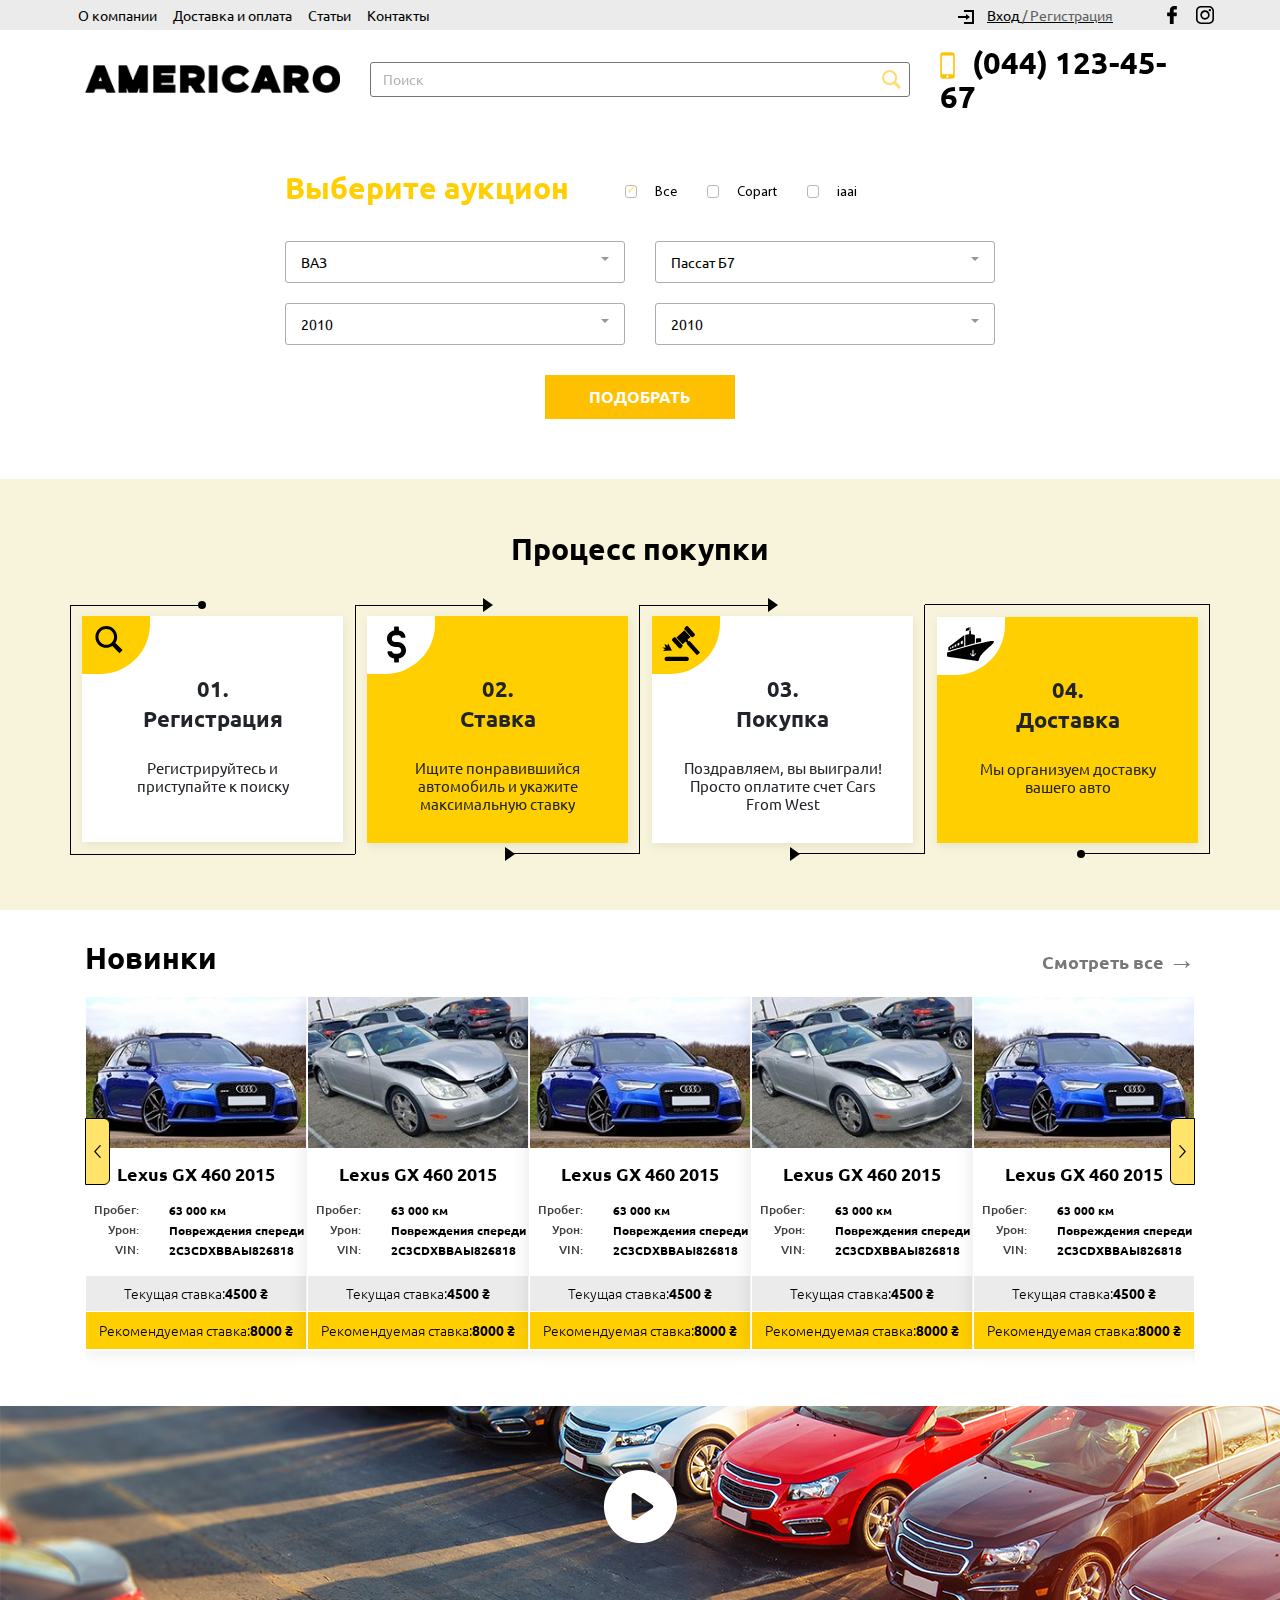
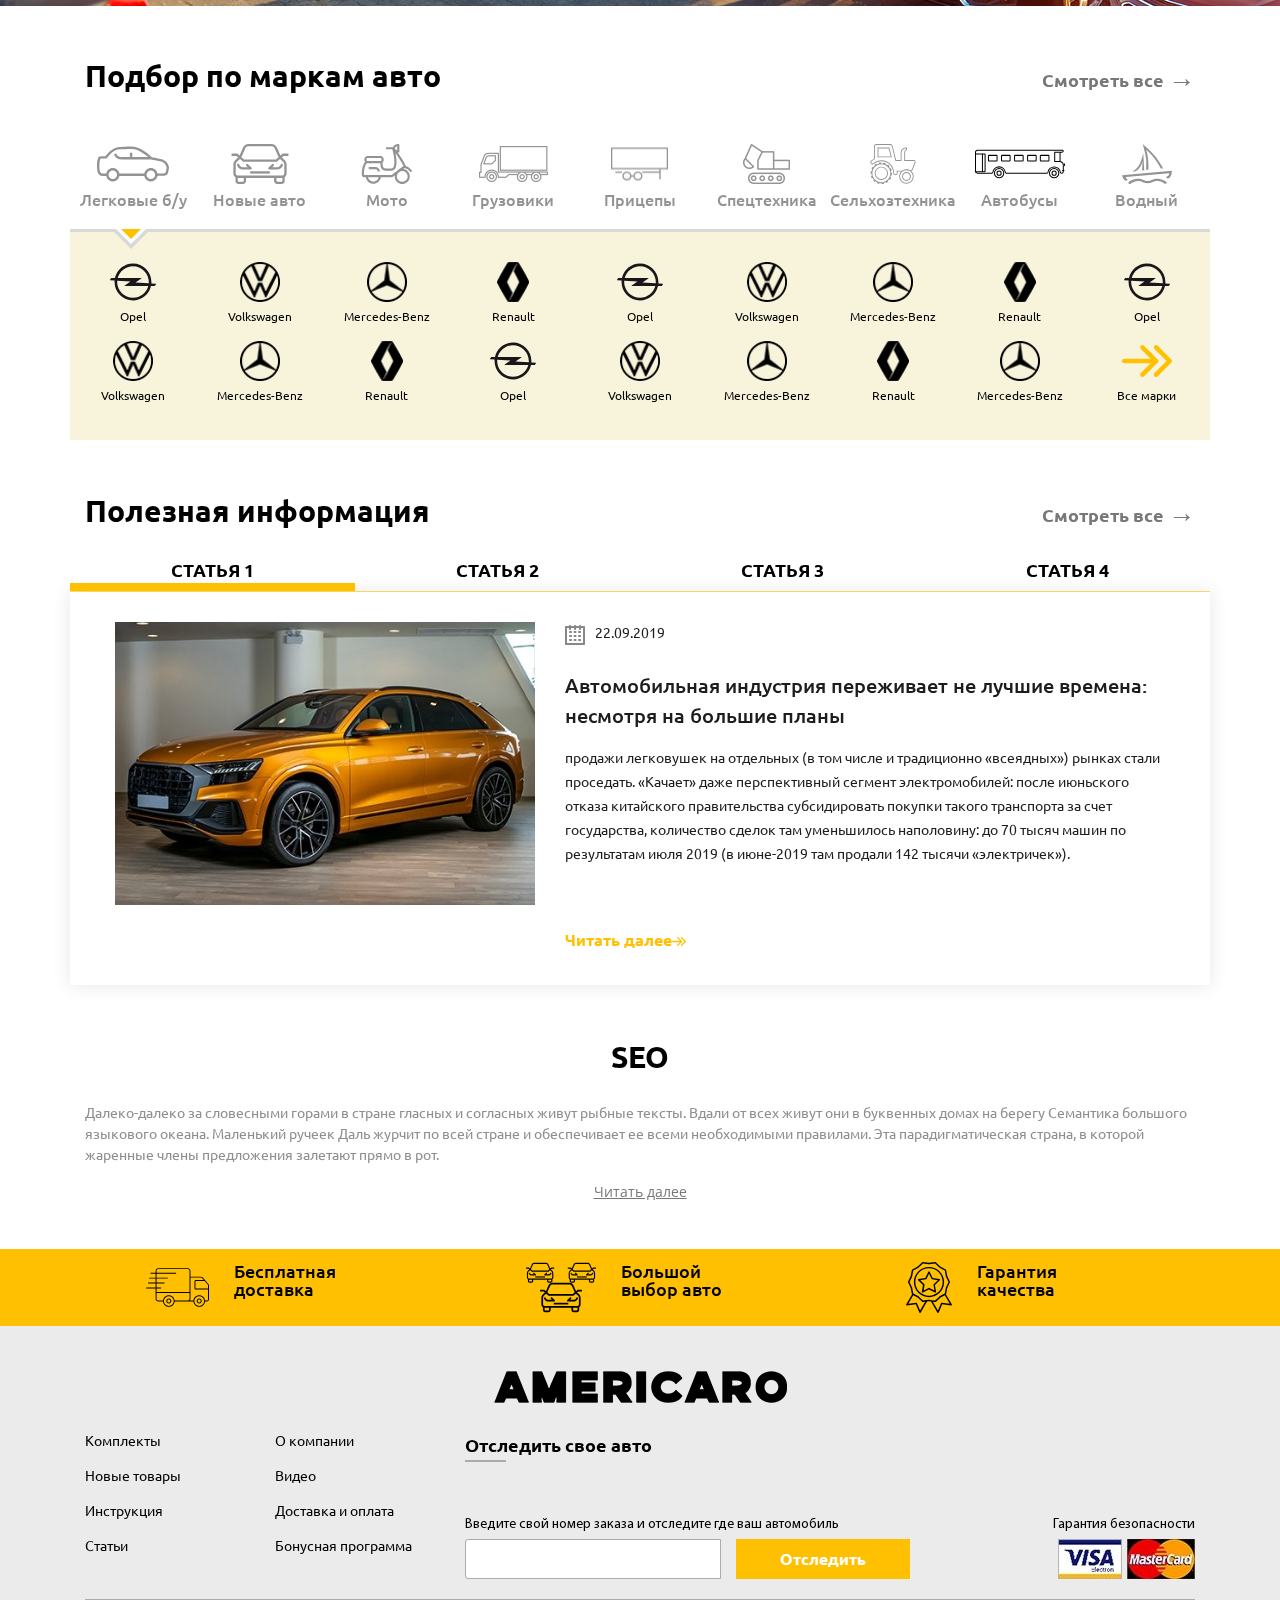
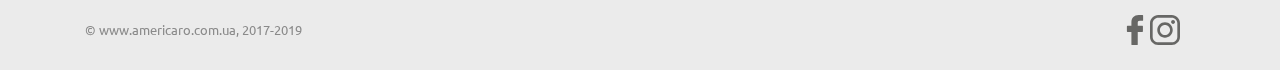
==== src/index.html @ e2faa333 "add page product and editing home" ====
<!DOCTYPE html>
<html lang="ru">
<head>
    <meta charset="UTF-8">
    <meta name="viewport" content="width=device-width,initial-scale=1"/>
    <title>Americaro</title>
    <link rel="stylesheet" href="style/css/reset.css">
    <link href="style/css/bootstrap.min.css" rel="stylesheet">
    <link href="https://fonts.googleapis.com/css?family=Ubuntu&display=swap" rel="stylesheet">
    <link href="https://fonts.googleapis.com/css?family=Open+Sans:600&display=swap" rel="stylesheet">
    <link rel="stylesheet" href="style/css/style.css">
</head>
<body>
<header class="header">
    <div class="header__background">
        <div class="container ">
            <div class="row header__heading">
                <nav class="p-0 navbar navbar-expand-lg navbar-light bg-ligh col-7 col-lg-6   ">
                    <button class="navbar-toggler" type="button" data-toggle="collapse"
                            data-target="#navbarSupportedContent"
                            aria-controls="navbarSupportedContent" aria-expanded="false" aria-label="Toggle navigation">
                        <span class="navbar-toggler-icon"></span>
                    </button>
                    <div class="collapse navbar-collapse header__collapse" id="navbarSupportedContent">
                        <ul class="header__menu  navbar-nav mr-auto">
                            <li class="header__item nav-item ">
                                <a href="#" class="header__link nav-link">О компании</a>
                            </li>
                            <li class="header__item nav-item">
                                <a href="#" class="header__link nav-link">Доставка и оплата</a>
                            </li>
                            <li class="header__item nav-item">
                                <a href="#" class="header__link nav-link">Статьи</a>
                            </li>
                            <li class="header__item nav-item">
                                <a href="#" class="header__link nav-link">Контакты</a>
                            </li>
                        </ul>
                    </div>
                </nav>
                <div class="row">
                    <a href="#" class="header__authorization"><img src="img/home/authorization.svg" alt="authorization"
                                                                   class="header__authorization--image"><span
                            class="header__authorization--entrance">Вход</span>
                        <span class="header__authorization--registry">/ Регистрация</span>
                    </a>
                    <div class="header__social content-row">
                        <a href="#"><img src="img/home/facebook_logo.svg" alt="facebook" class="header__icon"></a>
                        <a href="#"><img src="img/home/instagram_logo.svg" alt="instagram" class="header__icon"></a>
                    </div>
                </div>
            </div>
        </div>
    </div>
    <div class="container">
        <div class="row header__content">
            <a href="#" class=" col-4 col-lg-3"><img src="img/home/logo.png" alt="logo" class="image"></a>
            <form class="form-inline my-2 my-lg-0 col-6 col-md-3  col-lg-6 ">
                <input class="form-control mr-sm-2 header__input col-12 " type="search" placeholder="Поиск"
                       aria-label="Search">
                <!--<button class="btn btn-outline-success my-2 my-sm-0" type="submit">Search</button>-->
            </form>
            <a href="tel:0441234567" class="header__phone col-2 col-md-5  col-lg-3">
                <img src="img/home/phone.png" alt="phone" class="header__phone--image">
                <span class="header__phone--text">(044) 123-45-67</span>
            </a>
        </div>
    </div>
</header>
<section class="auction">
    <div class="container">
        <div class="col-12 col-xs-8 col-md-8 col-lg-8 offset-2 auction__wrap">
            <div class="row auction__heading">
                <h2 class="title auction__title col-12 col-lg-6">Выберите аукцион</h2>
                <div class="row">
                    <div class="form-check auction__form">
                        <input class="form-check-input auction__check" type="checkbox" value="" id="all" checked>
                        <label class="form-check-label auction__label" for="all">
                            Все
                        </label>
                    </div>
                    <div class="form-check auction__form">
                        <input class="form-check-input auction__check" type="checkbox" value="" id="Copart">
                        <label class="form-check-label auction__label" for="Copart">
                            Copart
                        </label>
                    </div>
                    <div class="form-check auction__form">
                        <input class="form-check-input auction__check" type="checkbox" value="" id="iaai">
                        <label class="form-check-label auction__label" for="iaai">
                            iaai
                        </label>
                    </div>
                </div>
            </div>
        </div>
        <div class="col-12 col-xs-8 col-md-8 col-lg-8 offset-2 auction__wrap">
            <div class="row ">
                <div class="dropdown col-12 col-lg-6 auction__list">
                    <button class="btn  dropdown-toggle auction__button col-12" type="button" id="auction-mark"
                            data-toggle="dropdown" aria-haspopup="true" aria-expanded="false">
                        ВАЗ
                    </button>
                    <div class="auction__menu dropdown-menu " aria-labelledby="auction-mark">
                        <a class="dropdown-item auction__link" href="#">ВАЗ</a>
                        <a class="dropdown-item auction__link" href="#">Volkswagen</a>
                        <a class="dropdown-item auction__link" href="#">Mercedes-Benz</a>
                        <a class="dropdown-item auction__link" href="#">Opel</a>
                        <a class="dropdown-item auction__link" href="#">Renault</a>
                        <a class="dropdown-item auction__link" href="#">BMW</a>
                        <a class="dropdown-item auction__link" href="#">Ford</a>
                        <a class="dropdown-item auction__link" href="#">Audi</a>
                        <a class="dropdown-item auction__link" href="#">Skoda</a>
                        <a class="dropdown-item auction__link" href="#">Nissan</a>
                        <a class="dropdown-item auction__link" href="#">Honda</a>
                        <a class="dropdown-item auction__link" href="#">Hyundai</a>
                        <a class="dropdown-item auction__link" href="#">Mitsubishi</a>
                        <a class="dropdown-item auction__link" href="#">Chevrolet</a>
                        <a class="dropdown-item auction__link" href="#">Peugeot</a>
                    </div>
                </div>
                <div class="dropdown col-12 col-lg-6 auction__list">
                    <button class="btn  dropdown-toggle auction__button col-12" type="button" id="auction-model"
                            data-toggle="dropdown" aria-haspopup="true" aria-expanded="false">
                        Пассат Б7
                    </button>
                    <div class="dropdown-menu auction__menu" aria-labelledby="auction-model">
                        <a class="dropdown-item auction__link" href="#">Пассат Б7</a>
                        <a class="dropdown-item auction__link" href="#">Пассат Б5</a>
                        <a class="dropdown-item auction__link" href="#">Пассат Б6</a>
                        <a class="dropdown-item auction__link" href="#">Кадди пассажирский</a>
                        <a class="dropdown-item auction__link" href="#">Джетта</a>
                        <a class="dropdown-item auction__link" href="#">Гольф 4</a>
                        <a class="dropdown-item auction__link" href="#">Туарег T5 (Транспортер) пассажирский</a>
                        <a class="dropdown-item auction__link" href="#"> Туран Т4 (Транспортер) пассажирский</a>
                        <a class="dropdown-item auction__link" href="#">Тигуан</a>
                        <a class="dropdown-item auction__link" href="#">Гольф 6</a>
                        <a class="dropdown-item auction__link" href="#">Пассат Б8</a>
                        <a class="dropdown-item auction__link" href="#"> Пассат Б3</a>
                    </div>
                </div>
            </div>
        </div>
        <div class="col-12 col-xs-8 col-md-8 col-lg-8 offset-2 auction__wrap auction__inner">
            <div class="row ">
                <div class="dropdown col-12 col-lg-6 auction__list">
                    <button class="btn  dropdown-toggle auction__button col-12" type="button" id="auction-data"
                            data-toggle="dropdown" aria-haspopup="true" aria-expanded="false">
                        2010
                    </button>
                    <div class="dropdown-menu auction__menu" aria-labelledby="auction-data">
                        <a class="dropdown-item auction__link" href="#">2019</a>
                        <a class="dropdown-item auction__link" href="#">2018</a>
                        <a class="dropdown-item auction__link" href="#">2017</a>
                        <a class="dropdown-item auction__link" href="#">2016</a>
                        <a class="dropdown-item auction__link" href="#">2015</a>
                        <a class="dropdown-item auction__link" href="#">2014</a>
                        <a class="dropdown-item auction__link" href="#">2013</a>
                        <a class="dropdown-item auction__link" href="#">2012</a>
                        <a class="dropdown-item auction__link" href="#">2011</a>
                        <a class="dropdown-item auction__link" href="#">2010</a>
                        <a class="dropdown-item auction__link" href="#">2009</a>
                        <a class="dropdown-item auction__link" href="#">2008</a>
                        <a class="dropdown-item auction__link" href="#">2007</a>
                        <a class="dropdown-item auction__link" href="#">2006</a>
                        <a class="dropdown-item auction__link" href="#">2005</a>

                    </div>
                </div>
                <div class="dropdown col-12 col-lg-6 auction__list">
                    <button class="btn  dropdown-toggle auction__button col-12" type="button" id="auction-year"
                            data-toggle="dropdown" aria-haspopup="true" aria-expanded="false">
                        2010
                    </button>
                    <div class="dropdown-menu auction__menu" aria-labelledby="auction-year">
                        <a class="dropdown-item auction__link" href="#">2019</a>
                        <a class="dropdown-item auction__link" href="#">2018</a>
                        <a class="dropdown-item auction__link" href="#">2017</a>
                        <a class="dropdown-item auction__link" href="#">2016</a>
                        <a class="dropdown-item auction__link" href="#">2015</a>
                        <a class="dropdown-item auction__link" href="#">2014</a>
                        <a class="dropdown-item auction__link" href="#">2013</a>
                        <a class="dropdown-item auction__link" href="#">2012</a>
                        <a class="dropdown-item auction__link" href="#">2011</a>
                        <a class="dropdown-item auction__link" href="#">2010</a>
                        <a class="dropdown-item auction__link" href="#">2009</a>
                        <a class="dropdown-item auction__link" href="#">2008</a>
                        <a class="dropdown-item auction__link" href="#">2007</a>
                        <a class="dropdown-item auction__link" href="#">2006</a>
                        <a class="dropdown-item auction__link" href="#">2005</a>
                    </div>
                </div>
            </div>
        </div>
        <div class="row  justify-content-center">
            <button class="btn button col-5 col-md-4 col-lg-2">ПОДОБРАТЬ</button>
        </div>
    </div>
</section>
<section class="purchase">
    <div class="container">
        <div class="row justify-content-center">
            <h2 class="title purchase__title">Процесс покупки</h2>
        </div>
        <div class="row justify-content-between">
            <div class="purchase__element purchase__element--one">
                <div class=" purchase__item purchase__item--white purchase__line">
                    <div class="purchase__picture purchase__picture--yellow">
                        <img src="img/home/registration.svg" alt="registration">
                    </div>
                    <div class="purchase__info">
                        <span class="purchase__name">01.
                            Регистрация</span>
                        <span class="purchase__text">Регистрируйтесь и приступайте к поиску</span>
                    </div>
                </div>
            </div>
            <div class="purchase__element purchase__element--two ">
                <div class=" purchase__item purchase__item--yellow purchase__element--center">
                    <div class="purchase__picture purchase__picture--white purchase__picture--inner">
                        <img src="img/home/rate.svg" alt="rate">
                    </div>
                    <div class="purchase__info">
                        <span class="purchase__name">02.
                            Ставка</span>
                        <span class="purchase__text">Ищите понравившийся автомобиль и укажите максимальную ставку</span>
                    </div>
                </div>
            </div>
            <div class="purchase__element purchase__element--three">
                <div class=" purchase__item purchase__item--white purchase__element--center">
                    <div class="purchase__picture purchase__picture--yellow">
                        <img src="img/home/purchase.svg" alt="purchase">
                    </div>
                    <div class="purchase__info">
                        <span class="purchase__name">03.
                            Покупка</span>
                        <span class="purchase__text">Поздравляем, вы выиграли! Просто оплатите счет  Cars From West</span>
                    </div>
                </div>
            </div>
            <div class="purchase__element purchase__element--fo">
                <div class=" purchase__item purchase__item--yellow">
                    <div class="purchase__picture purchase__picture--white">
                        <img src="img/home/delivery.svg" alt="delivery">
                    </div>
                    <div class="purchase__info">
                        <span class="purchase__name">04.
                            Доставка</span>
                        <span class="purchase__text">Мы организуем доставку вашего авто</span>
                    </div>
                </div>
            </div>


        </div>
    </div>
</section>
<section class="new">
    <div class="container">
        <div class="row justify-content-between new__heading">
            <h2 class="title col-6 col-md-3 col-lg-2">Новинки</h2>
            <a href="#" class="all-link col-6 col-md-3 col-lg-3">Смотреть все <span
                    class="all-link__arrow">&#8594;</span></a>
        </div>
        <div id="carousel-example" class="carousel slide new__slider" data-ride="carousel">
            <div class="carousel-inner row w-100 mx-auto new__slider" role="listbox">
                <div class="carousel-item new__element active">
                    <img src="img/home/Cars/car1.jpg" alt="Lexus" class="image new__image">
                    <span class="new__name">Lexus GX 460 2015</span>
                    <div class="row ">
                        <ul class="new__list col-4">
                            <li>Пробег:</li>
                            <li>Урон:</li>
                            <li>VIN:</li>
                        </ul>
                        <ul class="new__values col-8">
                            <li>63 000 км</li>
                            <li>Повреждения спереди</li>
                            <li>2C3CDXBВАЫ826818</li>
                        </ul>
                    </div>
                    <p class=" new__rate new__rate--current">Текущая ставка:<span
                            class="new__rate--price">4500 ₴</span>
                    </p>
                    <button class="btn new__rate new__rate--recommended">Рекомендуемая ставка:<span
                            class="new__rate--price">8000 ₴</span></button>

                    <a href="#" class="new__more">Подробнее &#62;</a>
                </div>
                <div class="carousel-item new__element">
                    <img src="img/home/Cars/car2.jpg" alt="Lexus" class="image new__image">
                    <span class="new__name">Lexus GX 460 2015</span>
                    <div class="row ">
                        <ul class="new__list col-4">
                            <li>Пробег:</li>
                            <li>Урон:</li>
                            <li>VIN:</li>
                        </ul>
                        <ul class="new__values col-8">
                            <li>63 000 км</li>
                            <li>Повреждения спереди</li>
                            <li>2C3CDXBВАЫ826818</li>
                        </ul>
                    </div>
                    <p class=" new__rate new__rate--current">Текущая ставка:<span
                            class="new__rate--price">4500 ₴</span>
                    </p>
                    <button class="btn new__rate new__rate--recommended">Рекомендуемая ставка:<span
                            class="new__rate--price">8000 ₴</span></button>
                    <a href="#" class="new__more">Подробнее &#62;</a>
                </div>
                <div class="carousel-item new__element">
                    <img src="img/home/Cars/car1.jpg" alt="Lexus" class="image new__image">
                    <span class="new__name">Lexus GX 460 2015</span>
                    <div class="row ">
                        <ul class="new__list col-4">
                            <li>Пробег:</li>
                            <li>Урон:</li>
                            <li>VIN:</li>
                        </ul>
                        <ul class="new__values col-8">
                            <li>63 000 км</li>
                            <li>Повреждения спереди</li>
                            <li>2C3CDXBВАЫ826818</li>
                        </ul>
                    </div>
                    <p class=" new__rate new__rate--current">Текущая ставка:<span
                            class="new__rate--price">4500 ₴</span>
                    </p>
                    <button class="btn new__rate new__rate--recommended">Рекомендуемая ставка:<span
                            class="new__rate--price">8000 ₴</span></button>
                    <a href="#" class="new__more">Подробнее &#62;</a>
                </div>
                <div class="carousel-item new__element">
                    <img src="img/home/Cars/car2.jpg" alt="Lexus" class="image new__image">
                    <span class="new__name">Lexus GX 460 2015</span>
                    <div class="row ">
                        <ul class="new__list col-4">
                            <li>Пробег:</li>
                            <li>Урон:</li>
                            <li>VIN:</li>
                        </ul>
                        <ul class="new__values col-8">
                            <li>63 000 км</li>
                            <li>Повреждения спереди</li>
                            <li>2C3CDXBВАЫ826818</li>
                        </ul>
                    </div>
                    <p class=" new__rate new__rate--current">Текущая ставка:<span
                            class="new__rate--price">4500 ₴</span>
                    </p>
                    <button class="btn new__rate new__rate--recommended">Рекомендуемая ставка:<span
                            class="new__rate--price">8000 ₴</span></button>
                    <a href="#" class="new__more">Подробнее &#62;</a>
                </div>
                <div class="carousel-item new__element">
                    <img src="img/home/Cars/car1.jpg" alt="Lexus" class="image new__image">
                    <span class="new__name">Lexus GX 460 2015</span>
                    <div class="row ">
                        <ul class="new__list col-4">
                            <li>Пробег:</li>
                            <li>Урон:</li>
                            <li>VIN:</li>
                        </ul>
                        <ul class="new__values col-8">
                            <li>63 000 км</li>
                            <li>Повреждения спереди</li>
                            <li>2C3CDXBВАЫ826818</li>
                        </ul>
                    </div>
                    <p class=" new__rate new__rate--current">Текущая ставка:<span
                            class="new__rate--price">4500 ₴</span>
                    </p>
                    <button class="btn new__rate new__rate--recommended">Рекомендуемая ставка:<span
                            class="new__rate--price">8000 ₴</span></button>
                    <a href="#" class="new__more">Подробнее &#62;</a>
                </div>
                <div class="carousel-item new__element">
                    <img src="img/home/Cars/car2.jpg" alt="Lexus" class="image new__image">
                    <span class="new__name">Lexus GX 460 2015</span>
                    <div class="row ">
                        <ul class="new__list col-4">
                            <li>Пробег:</li>
                            <li>Урон:</li>
                            <li>VIN:</li>
                        </ul>
                        <ul class="new__values col-8">
                            <li>63 000 км</li>
                            <li>Повреждения спереди</li>
                            <li>2C3CDXBВАЫ826818</li>
                        </ul>
                    </div>
                    <p class=" new__rate new__rate--current">Текущая ставка:<span
                            class="new__rate--price">4500 ₴</span>
                    </p>
                    <button class="btn new__rate new__rate--recommended">Рекомендуемая ставка:<span
                            class="new__rate--price">8000 ₴</span></button>
                    <a href="#" class="new__more">Подробнее &#62;</a>
                </div>
                <div class="carousel-item new__element">
                    <img src="img/home/Cars/car1.jpg" alt="Lexus" class="image new__image">
                    <span class="new__name">Lexus GX 460 2015</span>
                    <div class="row ">
                        <ul class="new__list col-4">
                            <li>Пробег:</li>
                            <li>Урон:</li>
                            <li>VIN:</li>
                        </ul>
                        <ul class="new__values col-8">
                            <li>63 000 км</li>
                            <li>Повреждения спереди</li>
                            <li>2C3CDXBВАЫ826818</li>
                        </ul>
                    </div>
                    <p class=" new__rate new__rate--current">Текущая ставка:<span
                            class="new__rate--price">4500 ₴</span>
                    </p>
                    <button class="btn new__rate new__rate--recommended">Рекомендуемая ставка:<span
                            class="new__rate--price">8000 ₴</span></button>
                    <a href="#" class="new__more">Подробнее &#62;</a>
                </div>
                <div class="carousel-item new__element">
                    <img src="img/home/Cars/car2.jpg" alt="Lexus" class="image new__image">
                    <span class="new__name">Lexus GX 460 2015</span>
                    <div class="row ">
                        <ul class="new__list col-4">
                            <li>Пробег:</li>
                            <li>Урон:</li>
                            <li>VIN:</li>
                        </ul>
                        <ul class="new__values col-8">
                            <li>63 000 км</li>
                            <li>Повреждения спереди</li>
                            <li>2C3CDXBВАЫ826818</li>
                        </ul>
                    </div>
                    <p class=" new__rate new__rate--current">Текущая ставка:<span
                            class="new__rate--price">4500 ₴</span>
                    </p>
                    <button class="btn new__rate new__rate--recommended">Рекомендуемая ставка:<span
                            class="new__rate--price">8000 ₴</span></button>
                    <a href="#" class="new__more">Подробнее &#62;</a>
                </div>
                <div class="carousel-item new__element">
                    <img src="img/home/Cars/car1.jpg" alt="Lexus" class="image new__image">
                    <span class="new__name">Lexus GX 460 2015</span>
                    <div class="row ">
                        <ul class="new__list col-4">
                            <li>Пробег:</li>
                            <li>Урон:</li>
                            <li>VIN:</li>
                        </ul>
                        <ul class="new__values col-8">
                            <li>63 000 км</li>
                            <li>Повреждения спереди</li>
                            <li>2C3CDXBВАЫ826818</li>
                        </ul>
                    </div>
                    <p class=" new__rate new__rate--current">Текущая ставка:<span
                            class="new__rate--price">4500 ₴</span>
                    </p>
                    <button class="btn new__rate new__rate--recommended">Рекомендуемая ставка:<span
                            class="new__rate--price">8000 ₴</span></button>
                    <a href="#" class="new__more">Подробнее &#62;</a>
                </div>
                <div class="carousel-item new__element">
                    <img src="img/home/Cars/car2.jpg" alt="Lexus" class="image new__image">
                    <span class="new__name">Lexus GX 460 2015</span>
                    <div class="row ">
                        <ul class="new__list col-4">
                            <li>Пробег:</li>
                            <li>Урон:</li>
                            <li>VIN:</li>
                        </ul>
                        <ul class="new__values col-8">
                            <li>63 000 км</li>
                            <li>Повреждения спереди</li>
                            <li>2C3CDXBВАЫ826818</li>
                        </ul>
                    </div>
                    <p class=" new__rate new__rate--current">Текущая ставка:<span
                            class="new__rate--price">4500 ₴</span>
                    </p>
                    <button class="btn new__rate new__rate--recommended">Рекомендуемая ставка:<span
                            class="new__rate--price">8000 ₴</span></button>
                    <a href="#" class="new__more">Подробнее &#62;</a>
                </div>

            </div>
            <a class="carousel-control-prev new__prev" href="#carousel-example" role="button" data-slide="prev">
                <span class="carousel-control-prev-icon new__prev--icon" aria-hidden="true"></span>
                <span class="sr-only">Previous</span>
            </a>
            <a class="carousel-control-next new__next" href="#carousel-example" role="button" data-slide="next">
                <span class="carousel-control-next-icon new__next--icon" aria-hidden="true"></span>
                <span class="sr-only">Next</span>
            </a>
        </div>

    </div>
</section>
<section class="video">
    <div class="container-fluid">
        <div class="video__image row align-items-center justify-content-center">
            <a href="#" class=" video__play">
                <img src="img/home/play.png" alt="play">
            </a>
        </div>
        <div class="video__modal video__modal--hide">
            <div class="video__element">
                <button class="video__close">x</button>
                <div class="video__item">

                </div>
            </div>
        </div>
    </div>
</section>
<section class="brands">
    <div class="container">
        <div class="row justify-content-between brands__heading">
            <h2 class="title col-6 col-md-6 col-lg-5">Подбор по маркам авто</h2>
            <a href="#" class="all-link col-6 col-md-3 col-lg-3">Смотреть все <span
                    class="all-link__arrow">&#8594;</span></a>
        </div>
        <div class="row">
            <div class="col-12">
                <select class="select-tabs form-control brands__select">
                    <option value="0">Легковые б/у</option>
                    <option value="1"> Новые авто</option>
                    <option value="2"> Мото</option>
                    <option value="3">Грузовики</option>
                    <option value="4"> Прицепы</option>
                    <option value="5">Спецтехника</option>
                    <option value="6">Сельхозтехника</option>
                    <option value="7">Автобусы</option>
                    <option value="8">Водный</option>
                </select>
                <ul class="nav nav-tabs  brands__list row flex-wrap justify-content-around">
                    <li class="brands__item brands__item--active">
                        <a data-toggle="tab" href="#PassengerCar" class="brands__item--link brands__active">
                            <img src="img/home/passengerCar.svg" alt="Passenger Car" class="brands__icon svg">
                            Легковые б/у
                        </a>
                    </li>
                    <li class="brands__item">
                        <a data-toggle="tab" href="#NewCar" class="brands__item--link">
                            <img src="img/home/new-car.svg" alt="New Car" class="brands__icon svg">
                            Новые авто
                        </a></li>
                    <li class="brands__item">
                        <a data-toggle="tab" href="#Moto" class="brands__item--link">
                            <img src="img/home/moto.svg" alt="Moto" class="brands__icon svg">
                            Мото
                        </a></li>
                    <li class="brands__item">
                        <a data-toggle="tab" href="#Trucks" class="brands__item--link">
                            <img src="img/home/trucks.svg" alt="Trucks" class="brands__icon svg">
                            Грузовики
                        </a></li>

                    <li class="brands__item">
                        <a data-toggle="tab" href="#Trailers" class="brands__item--link">
                            <img src="img/home/trailers.svg" alt="Trailers" class="brands__icon  svg">
                            Прицепы
                        </a></li>
                    <li class="brands__item">
                        <a data-toggle="tab" href="#SpecialMachinery" class="brands__item--link">
                            <img src="img/home/special-machinery.svg" alt="Special machinery" class="brands__icon  svg">
                            Спецтехника
                        </a></li>

                    <li class="brands__item">
                        <a data-toggle="tab" href="#AgriculturalMachinery" class="brands__item--link">
                            <img src="img/home/agricultural-machinery.svg" alt="Agricultural machinery"
                                 class="brands__icon svg">
                            Сельхозтехника
                        </a></li>
                    <li class="brands__item">
                        <a data-toggle="tab" href="#Bus" class="brands__item--link">
                            <img src="img/home/bus.svg" alt="Bus" class="brands__icon ">
                            Автобусы
                        </a></li>

                    <li class="brands__item">
                        <a data-toggle="tab" href="#WaterCar" class="brands__item--link">
                            <img src="img/home/water-car.svg" alt="Water Car" class="brands__icon svg">
                            Водный
                        </a></li>
                </ul>
                <div class="tab-content clearfix">
                    <div id="PassengerCar" class="tab-pane active">
                        <ul class=" row brands__dropdown row flex-wrap justify-content-around">
                            <li class="brands__element">
                                <a href="#" class="brands__element--link">
                                    <img src="img/home/Brands/opel.svg" alt="Opel" class="brands__logo">
                                    Opel
                                </a>
                            </li>
                            <li class="brands__element">
                                <a href="#" class="brands__element--link">
                                    <img src="img/home/Brands/volkswagen.png" alt="Volkswagen" class="brands__logo">
                                    Volkswagen
                                </a>
                            </li>
                            <li class="brands__element">
                                <a href="#" class="brands__element--link">
                                    <img src="img/home/Brands/mercedes_benz.png" alt="Mercedes-Benz"
                                         class="brands__logo">
                                    Mercedes-Benz
                                </a>
                            </li>
                            <li class="brands__element">
                                <a href="#" class="brands__element--link">
                                    <img src="img/home/Brands/renault.png" alt="Renault" class="brands__logo">
                                    Renault
                                </a>
                            </li>
                            <li class="brands__element">
                                <a href="#" class="brands__element--link">
                                    <img src="img/home/Brands/opel.svg" alt="Opel" class="brands__logo">
                                    Opel
                                </a>
                            </li>
                            <li class="brands__element">
                                <a href="#" class="brands__element--link">
                                    <img src="img/home/Brands/volkswagen.png" alt="Volkswagen" class="brands__logo">
                                    Volkswagen
                                </a>
                            </li>
                            <li class="brands__element">
                                <a href="#" class="brands__element--link">
                                    <img src="img/home/Brands/mercedes_benz.png" alt="Mercedes-Benz"
                                         class="brands__logo">
                                    Mercedes-Benz
                                </a>
                            </li>
                            <li class="brands__element">
                                <a href="#" class="brands__element--link">
                                    <img src="img/home/Brands/renault.png" alt="Renault" class="brands__logo">
                                    Renault
                                </a>
                            </li>
                            <li class="brands__element">
                                <a href="#" class="brands__element--link">
                                    <img src="img/home/Brands/opel.svg" alt="Opel" class="brands__logo">
                                    Opel
                                </a>
                            </li>
                            <li class="brands__element">
                                <a href="#" class="brands__element--link">
                                    <img src="img/home/Brands/volkswagen.png" alt="Volkswagen" class="brands__logo">
                                    Volkswagen
                                </a>
                            </li>
                            <li class="brands__element">
                                <a href="#" class="brands__element--link">
                                    <img src="img/home/Brands/mercedes_benz.png" alt="Mercedes-Benz"
                                         class="brands__logo">
                                    Mercedes-Benz
                                </a>
                            </li>
                            <li class="brands__element">
                                <a href="#" class="brands__element--link">
                                    <img src="img/home/Brands/renault.png" alt="Renault" class="brands__logo">
                                    Renault
                                </a>
                            </li>
                            <li class="brands__element">
                                <a href="#" class="brands__element--link">
                                    <img src="img/home/Brands/opel.svg" alt="Opel" class="brands__logo">
                                    Opel
                                </a>
                            </li>
                            <li class="brands__element">
                                <a href="#" class="brands__element--link">
                                    <img src="img/home/Brands/volkswagen.png" alt="Volkswagen" class="brands__logo">
                                    Volkswagen
                                </a>
                            </li>
                            <li class="brands__element">
                                <a href="#" class="brands__element--link">
                                    <img src="img/home/Brands/mercedes_benz.png" alt="Mercedes-Benz"
                                         class="brands__logo">
                                    Mercedes-Benz
                                </a>
                            </li>
                            <li class="brands__element">
                                <a href="#" class="brands__element--link">
                                    <img src="img/home/Brands/renault.png" alt="Renault" class="brands__logo">
                                    Renault
                                </a>
                            </li>
                            <li class="brands__element">
                                <a href="#" class="brands__element--link">
                                    <img src="img/home/Brands/mercedes_benz.png" alt="Mercedes-Benz"
                                         class="brands__logo">
                                    Mercedes-Benz
                                </a>
                            </li>
                            <li class="brands__element">
                                <a href="#" class="brands__element--link">
                                    <img src="img/home/all-brands.svg" alt="All Brands" class="brands__logo">Все марки
                                </a>
                            </li>
                        </ul>
                    </div>
                    <div id="NewCar" class="tab-pane ">
                        <ul class="row brands__dropdown flex-wrap justify-content-around">
                            <li class="brands__element">
                                <a href="#" class="brands__element--link">
                                    <img src="img/home/Brands/opel.svg" alt="Opel" class="brands__logo">
                                    Opel
                                </a>
                            </li>
                            <li class="brands__element">
                                <a href="#" class="brands__element--link">
                                    <img src="img/home/Brands/volkswagen.png" alt="Volkswagen" class="brands__logo">
                                    Volkswagen
                                </a>
                            </li>
                            <li class="brands__element">
                                <a href="#" class="brands__element--link">
                                    <img src="img/home/Brands/mercedes_benz.png" alt="Mercedes-Benz"
                                         class="brands__logo">
                                    Mercedes-Benz
                                </a>
                            </li>
                            <li class="brands__element">
                                <a href="#" class="brands__element--link">
                                    <img src="img/home/Brands/renault.png" alt="Renault" class="brands__logo">
                                    Renault
                                </a>
                            </li>
                            <li class="brands__element">
                                <a href="#" class="brands__element--link">
                                    <img src="img/home/Brands/opel.svg" alt="Opel" class="brands__logo">
                                    Opel
                                </a>
                            </li>
                            <li class="brands__element">
                                <a href="#" class="brands__element--link">
                                    <img src="img/home/Brands/volkswagen.png" alt="Volkswagen" class="brands__logo">
                                    Volkswagen
                                </a>
                            </li>
                            <li class="brands__element">
                                <a href="#" class="brands__element--link">
                                    <img src="img/home/Brands/mercedes_benz.png" alt="Mercedes-Benz"
                                         class="brands__logo">
                                    Mercedes-Benz
                                </a>
                            </li>
                            <li class="brands__element">
                                <a href="#" class="brands__element--link">
                                    <img src="img/home/Brands/renault.png" alt="Renault" class="brands__logo">
                                    Renault
                                </a>
                            </li>
                            <li class="brands__element">
                                <a href="#" class="brands__element--link">
                                    <img src="img/home/Brands/opel.svg" alt="Opel" class="brands__logo">
                                    Opel
                                </a>
                            </li>
                            <li class="brands__element">
                                <a href="#" class="brands__element--link">
                                    <img src="img/home/Brands/volkswagen.png" alt="Volkswagen" class="brands__logo">
                                    Volkswagen
                                </a>
                            </li>
                            <li class="brands__element">
                                <a href="#" class="brands__element--link">
                                    <img src="img/home/Brands/mercedes_benz.png" alt="Mercedes-Benz"
                                         class="brands__logo">
                                    Mercedes-Benz
                                </a>
                            </li>
                            <li class="brands__element">
                                <a href="#" class="brands__element--link">
                                    <img src="img/home/Brands/renault.png" alt="Renault" class="brands__logo">
                                    Renault
                                </a>
                            </li>
                            <li class="brands__element">
                                <a href="#" class="brands__element--link">
                                    <img src="img/home/Brands/opel.svg" alt="Opel" class="brands__logo">
                                    Opel
                                </a>
                            </li>
                            <li class="brands__element">
                                <a href="#" class="brands__element--link">
                                    <img src="img/home/Brands/volkswagen.png" alt="Volkswagen" class="brands__logo">
                                    Volkswagen
                                </a>
                            </li>
                            <li class="brands__element">
                                <a href="#" class="brands__element--link">
                                    <img src="img/home/Brands/mercedes_benz.png" alt="Mercedes-Benz"
                                         class="brands__logo">
                                    Mercedes-Benz
                                </a>
                            </li>
                            <li class="brands__element">
                                <a href="#" class="brands__element--link">
                                    <img src="img/home/Brands/renault.png" alt="Renault" class="brands__logo">
                                    Renault
                                </a>
                            </li>
                            <li class="brands__element">
                                <a href="#" class="brands__element--link">
                                    <img src="img/home/Brands/mercedes_benz.png" alt="Mercedes-Benz"
                                         class="brands__logo">
                                    Mercedes-Benz
                                </a>
                            </li>
                            <li class="brands__element">
                                <a href="#" class="brands__element--link">
                                    <img src="img/home/all-brands.svg" alt="All Brands" class="brands__logo">Все марки
                                </a>
                            </li>
                        </ul>
                    </div>
                    <div id="Moto" class="tab-pane ">
                        <ul class="row brands__dropdown flex-wrap justify-content-around">
                            <li class="brands__element">
                                <a href="#" class="brands__element--link">
                                    <img src="img/home/Brands/opel.svg" alt="Opel" class="brands__logo">
                                    Jawa
                                </a>
                            </li>
                            <li class="brands__element">
                                <a href="#" class="brands__element--link">
                                    <img src="img/home/Brands/volkswagen.png" alt="Volkswagen" class="brands__logo">
                                    BWM
                                </a>
                            </li>
                            <li class="brands__element">
                                <a href="#" class="brands__element--link">
                                    <img src="img/home/Brands/mercedes_benz.png" alt="Mercedes-Benz"
                                         class="brands__logo">
                                    Mercedes-Benz
                                </a>
                            </li>
                            <li class="brands__element">
                                <a href="#" class="brands__element--link">
                                    <img src="img/home/Brands/renault.png" alt="Renault" class="brands__logo">
                                    Renault
                                </a>
                            </li>
                            <li class="brands__element">
                                <a href="#" class="brands__element--link">
                                    <img src="img/home/Brands/opel.svg" alt="Opel" class="brands__logo">
                                    Opel
                                </a>
                            </li>
                            <li class="brands__element">
                                <a href="#" class="brands__element--link">
                                    <img src="img/home/Brands/volkswagen.png" alt="Volkswagen" class="brands__logo">
                                    Volkswagen
                                </a>
                            </li>
                            <li class="brands__element">
                                <a href="#" class="brands__element--link">
                                    <img src="img/home/Brands/mercedes_benz.png" alt="Mercedes-Benz"
                                         class="brands__logo">
                                    Mercedes-Benz
                                </a>
                            </li>
                            <li class="brands__element">
                                <a href="#" class="brands__element--link">
                                    <img src="img/home/Brands/renault.png" alt="Renault" class="brands__logo">
                                    Renault
                                </a>
                            </li>
                            <li class="brands__element">
                                <a href="#" class="brands__element--link">
                                    <img src="img/home/Brands/opel.svg" alt="Opel" class="brands__logo">
                                    Opel
                                </a>
                            </li>
                            <li class="brands__element">
                                <a href="#" class="brands__element--link">
                                    <img src="img/home/Brands/volkswagen.png" alt="Volkswagen" class="brands__logo">
                                    Volkswagen
                                </a>
                            </li>
                            <li class="brands__element">
                                <a href="#" class="brands__element--link">
                                    <img src="img/home/Brands/mercedes_benz.png" alt="Mercedes-Benz"
                                         class="brands__logo">
                                    Mercedes-Benz
                                </a>
                            </li>
                            <li class="brands__element">
                                <a href="#" class="brands__element--link">
                                    <img src="img/home/Brands/renault.png" alt="Renault" class="brands__logo">
                                    Renault
                                </a>
                            </li>
                            <li class="brands__element">
                                <a href="#" class="brands__element--link">
                                    <img src="img/home/Brands/opel.svg" alt="Opel" class="brands__logo">
                                    Opel
                                </a>
                            </li>
                            <li class="brands__element">
                                <a href="#" class="brands__element--link">
                                    <img src="img/home/Brands/volkswagen.png" alt="Volkswagen" class="brands__logo">
                                    Volkswagen
                                </a>
                            </li>
                            <li class="brands__element">
                                <a href="#" class="brands__element--link">
                                    <img src="img/home/Brands/mercedes_benz.png" alt="Mercedes-Benz"
                                         class="brands__logo">
                                    Mercedes-Benz
                                </a>
                            </li>
                            <li class="brands__element">
                                <a href="#" class="brands__element--link">
                                    <img src="img/home/Brands/renault.png" alt="Renault" class="brands__logo">
                                    Renault
                                </a>
                            </li>
                            <li class="brands__element">
                                <a href="#" class="brands__element--link">
                                    <img src="img/home/Brands/mercedes_benz.png" alt="Mercedes-Benz"
                                         class="brands__logo">
                                    Mercedes-Benz
                                </a>
                            </li>
                            <li class="brands__element">
                                <a href="#" class="brands__element--link">
                                    <img src="img/home/all-brands.svg" alt="All Brands" class="brands__logo">Все марки
                                </a>
                            </li>
                        </ul>
                    </div>
                    <div id="Trucks" class="tab-pane ">
                        <ul class="row brands__dropdown flex-wrap justify-content-around">
                            <li class="brands__element">
                                <a href="#" class="brands__element--link">
                                    <img src="img/home/Brands/opel.svg" alt="Opel" class="brands__logo">
                                    Opel
                                </a>
                            </li>
                            <li class="brands__element">
                                <a href="#" class="brands__element--link">
                                    <img src="img/home/Brands/volkswagen.png" alt="Volkswagen" class="brands__logo">
                                    Volkswagen
                                </a>
                            </li>
                            <li class="brands__element">
                                <a href="#" class="brands__element--link">
                                    <img src="img/home/Brands/mercedes_benz.png" alt="Mercedes-Benz"
                                         class="brands__logo">
                                    Mercedes-Benz
                                </a>
                            </li>
                            <li class="brands__element">
                                <a href="#" class="brands__element--link">
                                    <img src="img/home/Brands/renault.png" alt="Renault" class="brands__logo">
                                    Renault
                                </a>
                            </li>
                            <li class="brands__element">
                                <a href="#" class="brands__element--link">
                                    <img src="img/home/Brands/opel.svg" alt="Opel" class="brands__logo">
                                    Opel
                                </a>
                            </li>
                            <li class="brands__element">
                                <a href="#" class="brands__element--link">
                                    <img src="img/home/Brands/volkswagen.png" alt="Volkswagen" class="brands__logo">
                                    Volkswagen
                                </a>
                            </li>
                            <li class="brands__element">
                                <a href="#" class="brands__element--link">
                                    <img src="img/home/Brands/mercedes_benz.png" alt="Mercedes-Benz"
                                         class="brands__logo">
                                    Mercedes-Benz
                                </a>
                            </li>
                            <li class="brands__element">
                                <a href="#" class="brands__element--link">
                                    <img src="img/home/Brands/renault.png" alt="Renault" class="brands__logo">
                                    Renault
                                </a>
                            </li>
                            <li class="brands__element">
                                <a href="#" class="brands__element--link">
                                    <img src="img/home/Brands/opel.svg" alt="Opel" class="brands__logo">
                                    Opel
                                </a>
                            </li>
                            <li class="brands__element">
                                <a href="#" class="brands__element--link">
                                    <img src="img/home/Brands/volkswagen.png" alt="Volkswagen" class="brands__logo">
                                    Volkswagen
                                </a>
                            </li>
                            <li class="brands__element">
                                <a href="#" class="brands__element--link">
                                    <img src="img/home/Brands/mercedes_benz.png" alt="Mercedes-Benz"
                                         class="brands__logo">
                                    Mercedes-Benz
                                </a>
                            </li>
                            <li class="brands__element">
                                <a href="#" class="brands__element--link">
                                    <img src="img/home/Brands/renault.png" alt="Renault" class="brands__logo">
                                    Renault
                                </a>
                            </li>
                            <li class="brands__element">
                                <a href="#" class="brands__element--link">
                                    <img src="img/home/Brands/opel.svg" alt="Opel" class="brands__logo">
                                    Opel
                                </a>
                            </li>
                            <li class="brands__element">
                                <a href="#" class="brands__element--link">
                                    <img src="img/home/Brands/volkswagen.png" alt="Volkswagen" class="brands__logo">
                                    Volkswagen
                                </a>
                            </li>
                            <li class="brands__element">
                                <a href="#" class="brands__element--link">
                                    <img src="img/home/Brands/mercedes_benz.png" alt="Mercedes-Benz"
                                         class="brands__logo">
                                    Mercedes-Benz
                                </a>
                            </li>
                            <li class="brands__element">
                                <a href="#" class="brands__element--link">
                                    <img src="img/home/Brands/renault.png" alt="Renault" class="brands__logo">
                                    Renault
                                </a>
                            </li>
                            <li class="brands__element">
                                <a href="#" class="brands__element--link">
                                    <img src="img/home/Brands/mercedes_benz.png" alt="Mercedes-Benz"
                                         class="brands__logo">
                                    Mercedes-Benz
                                </a>
                            </li>
                            <li class="brands__element">
                                <a href="#" class="brands__element--link">
                                    <img src="img/home/all-brands.svg" alt="All Brands" class="brands__logo">Все марки
                                </a>
                            </li>
                        </ul>
                    </div>
                    <div id="Trailers" class="tab-pane ">
                        <ul class="row brands__dropdown flex-wrap justify-content-around">
                            <li class="brands__element">
                                <a href="#" class="brands__element--link">
                                    <img src="img/home/Brands/opel.svg" alt="Opel" class="brands__logo">
                                    Opel
                                </a>
                            </li>
                            <li class="brands__element">
                                <a href="#" class="brands__element--link">
                                    <img src="img/home/Brands/volkswagen.png" alt="Volkswagen" class="brands__logo">
                                    Volkswagen
                                </a>
                            </li>
                            <li class="brands__element">
                                <a href="#" class="brands__element--link">
                                    <img src="img/home/Brands/mercedes_benz.png" alt="Mercedes-Benz"
                                         class="brands__logo">
                                    Mercedes-Benz
                                </a>
                            </li>
                            <li class="brands__element">
                                <a href="#" class="brands__element--link">
                                    <img src="img/home/Brands/renault.png" alt="Renault" class="brands__logo">
                                    Renault
                                </a>
                            </li>
                            <li class="brands__element">
                                <a href="#" class="brands__element--link">
                                    <img src="img/home/Brands/opel.svg" alt="Opel" class="brands__logo">
                                    Opel
                                </a>
                            </li>
                            <li class="brands__element">
                                <a href="#" class="brands__element--link">
                                    <img src="img/home/Brands/volkswagen.png" alt="Volkswagen" class="brands__logo">
                                    Volkswagen
                                </a>
                            </li>
                            <li class="brands__element">
                                <a href="#" class="brands__element--link">
                                    <img src="img/home/Brands/mercedes_benz.png" alt="Mercedes-Benz"
                                         class="brands__logo">
                                    Mercedes-Benz
                                </a>
                            </li>
                            <li class="brands__element">
                                <a href="#" class="brands__element--link">
                                    <img src="img/home/Brands/renault.png" alt="Renault" class="brands__logo">
                                    Renault
                                </a>
                            </li>
                            <li class="brands__element">
                                <a href="#" class="brands__element--link">
                                    <img src="img/home/Brands/opel.svg" alt="Opel" class="brands__logo">
                                    Opel
                                </a>
                            </li>
                            <li class="brands__element">
                                <a href="#" class="brands__element--link">
                                    <img src="img/home/Brands/volkswagen.png" alt="Volkswagen" class="brands__logo">
                                    Volkswagen
                                </a>
                            </li>
                            <li class="brands__element">
                                <a href="#" class="brands__element--link">
                                    <img src="img/home/Brands/mercedes_benz.png" alt="Mercedes-Benz"
                                         class="brands__logo">
                                    Mercedes-Benz
                                </a>
                            </li>
                            <li class="brands__element">
                                <a href="#" class="brands__element--link">
                                    <img src="img/home/Brands/renault.png" alt="Renault" class="brands__logo">
                                    Renault
                                </a>
                            </li>
                            <li class="brands__element">
                                <a href="#" class="brands__element--link">
                                    <img src="img/home/Brands/opel.svg" alt="Opel" class="brands__logo">
                                    Opel
                                </a>
                            </li>
                            <li class="brands__element">
                                <a href="#" class="brands__element--link">
                                    <img src="img/home/Brands/volkswagen.png" alt="Volkswagen" class="brands__logo">
                                    Volkswagen
                                </a>
                            </li>
                            <li class="brands__element">
                                <a href="#" class="brands__element--link">
                                    <img src="img/home/Brands/mercedes_benz.png" alt="Mercedes-Benz"
                                         class="brands__logo">
                                    Mercedes-Benz
                                </a>
                            </li>
                            <li class="brands__element">
                                <a href="#" class="brands__element--link">
                                    <img src="img/home/Brands/renault.png" alt="Renault" class="brands__logo">
                                    Renault
                                </a>
                            </li>
                            <li class="brands__element">
                                <a href="#" class="brands__element--link">
                                    <img src="img/home/Brands/mercedes_benz.png" alt="Mercedes-Benz"
                                         class="brands__logo">
                                    Mercedes-Benz
                                </a>
                            </li>
                            <li class="brands__element">
                                <a href="#" class="brands__element--link">
                                    <img src="img/home/all-brands.svg" alt="All Brands" class="brands__logo">Все марки
                                </a>
                            </li>
                        </ul>
                    </div>
                    <div id="SpecialMachinery" class="tab-pane ">
                        <ul class="row brands__dropdown flex-wrap justify-content-around">
                            <li class="brands__element">
                                <a href="#" class="brands__element--link">
                                    <img src="img/home/Brands/opel.svg" alt="Opel" class="brands__logo">
                                    Opel
                                </a>
                            </li>
                            <li class="brands__element">
                                <a href="#" class="brands__element--link">
                                    <img src="img/home/Brands/volkswagen.png" alt="Volkswagen" class="brands__logo">
                                    Volkswagen
                                </a>
                            </li>
                            <li class="brands__element">
                                <a href="#" class="brands__element--link">
                                    <img src="img/home/Brands/mercedes_benz.png" alt="Mercedes-Benz"
                                         class="brands__logo">
                                    Mercedes-Benz
                                </a>
                            </li>
                            <li class="brands__element">
                                <a href="#" class="brands__element--link">
                                    <img src="img/home/Brands/renault.png" alt="Renault" class="brands__logo">
                                    Renault
                                </a>
                            </li>
                            <li class="brands__element">
                                <a href="#" class="brands__element--link">
                                    <img src="img/home/Brands/opel.svg" alt="Opel" class="brands__logo">
                                    Opel
                                </a>
                            </li>
                            <li class="brands__element">
                                <a href="#" class="brands__element--link">
                                    <img src="img/home/Brands/volkswagen.png" alt="Volkswagen" class="brands__logo">
                                    Volkswagen
                                </a>
                            </li>
                            <li class="brands__element">
                                <a href="#" class="brands__element--link">
                                    <img src="img/home/Brands/mercedes_benz.png" alt="Mercedes-Benz"
                                         class="brands__logo">
                                    Mercedes-Benz
                                </a>
                            </li>
                            <li class="brands__element">
                                <a href="#" class="brands__element--link">
                                    <img src="img/home/Brands/renault.png" alt="Renault" class="brands__logo">
                                    Renault
                                </a>
                            </li>
                            <li class="brands__element">
                                <a href="#" class="brands__element--link">
                                    <img src="img/home/Brands/opel.svg" alt="Opel" class="brands__logo">
                                    Opel
                                </a>
                            </li>
                            <li class="brands__element">
                                <a href="#" class="brands__element--link">
                                    <img src="img/home/Brands/volkswagen.png" alt="Volkswagen" class="brands__logo">
                                    Volkswagen
                                </a>
                            </li>
                            <li class="brands__element">
                                <a href="#" class="brands__element--link">
                                    <img src="img/home/Brands/mercedes_benz.png" alt="Mercedes-Benz"
                                         class="brands__logo">
                                    Mercedes-Benz
                                </a>
                            </li>
                            <li class="brands__element">
                                <a href="#" class="brands__element--link">
                                    <img src="img/home/Brands/renault.png" alt="Renault" class="brands__logo">
                                    Renault
                                </a>
                            </li>
                            <li class="brands__element">
                                <a href="#" class="brands__element--link">
                                    <img src="img/home/Brands/opel.svg" alt="Opel" class="brands__logo">
                                    Opel
                                </a>
                            </li>
                            <li class="brands__element">
                                <a href="#" class="brands__element--link">
                                    <img src="img/home/Brands/volkswagen.png" alt="Volkswagen" class="brands__logo">
                                    Volkswagen
                                </a>
                            </li>
                            <li class="brands__element">
                                <a href="#" class="brands__element--link">
                                    <img src="img/home/Brands/mercedes_benz.png" alt="Mercedes-Benz"
                                         class="brands__logo">
                                    Mercedes-Benz
                                </a>
                            </li>
                            <li class="brands__element">
                                <a href="#" class="brands__element--link">
                                    <img src="img/home/Brands/renault.png" alt="Renault" class="brands__logo">
                                    Renault
                                </a>
                            </li>
                            <li class="brands__element">
                                <a href="#" class="brands__element--link">
                                    <img src="img/home/Brands/mercedes_benz.png" alt="Mercedes-Benz"
                                         class="brands__logo">
                                    Mercedes-Benz
                                </a>
                            </li>
                            <li class="brands__element">
                                <a href="#" class="brands__element--link">
                                    <img src="img/home/all-brands.svg" alt="All Brands" class="brands__logo">Все марки
                                </a>
                            </li>
                        </ul>
                    </div>
                    <div id="AgriculturalMachinery" class="tab-pane ">
                        <ul class="row brands__dropdown flex-wrap justify-content-around">
                            <li class="brands__element">
                                <a href="#" class="brands__element--link">
                                    <img src="img/home/Brands/opel.svg" alt="Opel" class="brands__logo">
                                    Opel
                                </a>
                            </li>
                            <li class="brands__element">
                                <a href="#" class="brands__element--link">
                                    <img src="img/home/Brands/volkswagen.png" alt="Volkswagen" class="brands__logo">
                                    Volkswagen
                                </a>
                            </li>
                            <li class="brands__element">
                                <a href="#" class="brands__element--link">
                                    <img src="img/home/Brands/mercedes_benz.png" alt="Mercedes-Benz"
                                         class="brands__logo">
                                    Mercedes-Benz
                                </a>
                            </li>
                            <li class="brands__element">
                                <a href="#" class="brands__element--link">
                                    <img src="img/home/Brands/renault.png" alt="Renault" class="brands__logo">
                                    Renault
                                </a>
                            </li>
                            <li class="brands__element">
                                <a href="#" class="brands__element--link">
                                    <img src="img/home/Brands/opel.svg" alt="Opel" class="brands__logo">
                                    Opel
                                </a>
                            </li>
                            <li class="brands__element">
                                <a href="#" class="brands__element--link">
                                    <img src="img/home/Brands/volkswagen.png" alt="Volkswagen" class="brands__logo">
                                    Volkswagen
                                </a>
                            </li>
                            <li class="brands__element">
                                <a href="#" class="brands__element--link">
                                    <img src="img/home/Brands/mercedes_benz.png" alt="Mercedes-Benz"
                                         class="brands__logo">
                                    Mercedes-Benz
                                </a>
                            </li>
                            <li class="brands__element">
                                <a href="#" class="brands__element--link">
                                    <img src="img/home/Brands/renault.png" alt="Renault" class="brands__logo">
                                    Renault
                                </a>
                            </li>
                            <li class="brands__element">
                                <a href="#" class="brands__element--link">
                                    <img src="img/home/Brands/opel.svg" alt="Opel" class="brands__logo">
                                    Opel
                                </a>
                            </li>
                            <li class="brands__element">
                                <a href="#" class="brands__element--link">
                                    <img src="img/home/Brands/volkswagen.png" alt="Volkswagen" class="brands__logo">
                                    Volkswagen
                                </a>
                            </li>
                            <li class="brands__element">
                                <a href="#" class="brands__element--link">
                                    <img src="img/home/Brands/mercedes_benz.png" alt="Mercedes-Benz"
                                         class="brands__logo">
                                    Mercedes-Benz
                                </a>
                            </li>
                            <li class="brands__element">
                                <a href="#" class="brands__element--link">
                                    <img src="img/home/Brands/renault.png" alt="Renault" class="brands__logo">
                                    Renault
                                </a>
                            </li>
                            <li class="brands__element">
                                <a href="#" class="brands__element--link">
                                    <img src="img/home/Brands/opel.svg" alt="Opel" class="brands__logo">
                                    Opel
                                </a>
                            </li>
                            <li class="brands__element">
                                <a href="#" class="brands__element--link">
                                    <img src="img/home/Brands/volkswagen.png" alt="Volkswagen" class="brands__logo">
                                    Volkswagen
                                </a>
                            </li>
                            <li class="brands__element">
                                <a href="#" class="brands__element--link">
                                    <img src="img/home/Brands/mercedes_benz.png" alt="Mercedes-Benz"
                                         class="brands__logo">
                                    Mercedes-Benz
                                </a>
                            </li>
                            <li class="brands__element">
                                <a href="#" class="brands__element--link">
                                    <img src="img/home/Brands/renault.png" alt="Renault" class="brands__logo">
                                    Renault
                                </a>
                            </li>
                            <li class="brands__element">
                                <a href="#" class="brands__element--link">
                                    <img src="img/home/Brands/mercedes_benz.png" alt="Mercedes-Benz"
                                         class="brands__logo">
                                    Mercedes-Benz
                                </a>
                            </li>
                            <li class="brands__element">
                                <a href="#" class="brands__element--link">
                                    <img src="img/home/all-brands.svg" alt="All Brands" class="brands__logo">Все марки
                                </a>
                            </li>
                        </ul>
                    </div>
                    <div id="Bus" class="tab-pane ">
                        <ul class="row brands__dropdown flex-wrap justify-content-around">
                            <li class="brands__element">
                                <a href="#" class="brands__element--link">
                                    <img src="img/home/Brands/opel.svg" alt="Opel" class="brands__logo">
                                    Opel
                                </a>
                            </li>
                            <li class="brands__element">
                                <a href="#" class="brands__element--link">
                                    <img src="img/home/Brands/volkswagen.png" alt="Volkswagen" class="brands__logo">
                                    Volkswagen
                                </a>
                            </li>
                            <li class="brands__element">
                                <a href="#" class="brands__element--link">
                                    <img src="img/home/Brands/mercedes_benz.png" alt="Mercedes-Benz"
                                         class="brands__logo">
                                    Mercedes-Benz
                                </a>
                            </li>
                            <li class="brands__element">
                                <a href="#" class="brands__element--link">
                                    <img src="img/home/Brands/renault.png" alt="Renault" class="brands__logo">
                                    Renault
                                </a>
                            </li>
                            <li class="brands__element">
                                <a href="#" class="brands__element--link">
                                    <img src="img/home/Brands/opel.svg" alt="Opel" class="brands__logo">
                                    Opel
                                </a>
                            </li>
                            <li class="brands__element">
                                <a href="#" class="brands__element--link">
                                    <img src="img/home/Brands/volkswagen.png" alt="Volkswagen" class="brands__logo">
                                    Volkswagen
                                </a>
                            </li>
                            <li class="brands__element">
                                <a href="#" class="brands__element--link">
                                    <img src="img/home/Brands/mercedes_benz.png" alt="Mercedes-Benz"
                                         class="brands__logo">
                                    Mercedes-Benz
                                </a>
                            </li>
                            <li class="brands__element">
                                <a href="#" class="brands__element--link">
                                    <img src="img/home/Brands/renault.png" alt="Renault" class="brands__logo">
                                    Renault
                                </a>
                            </li>
                            <li class="brands__element">
                                <a href="#" class="brands__element--link">
                                    <img src="img/home/Brands/opel.svg" alt="Opel" class="brands__logo">
                                    Opel
                                </a>
                            </li>
                            <li class="brands__element">
                                <a href="#" class="brands__element--link">
                                    <img src="img/home/Brands/volkswagen.png" alt="Volkswagen" class="brands__logo">
                                    Volkswagen
                                </a>
                            </li>
                            <li class="brands__element">
                                <a href="#" class="brands__element--link">
                                    <img src="img/home/Brands/mercedes_benz.png" alt="Mercedes-Benz"
                                         class="brands__logo">
                                    Mercedes-Benz
                                </a>
                            </li>
                            <li class="brands__element">
                                <a href="#" class="brands__element--link">
                                    <img src="img/home/Brands/renault.png" alt="Renault" class="brands__logo">
                                    Renault
                                </a>
                            </li>
                            <li class="brands__element">
                                <a href="#" class="brands__element--link">
                                    <img src="img/home/Brands/opel.svg" alt="Opel" class="brands__logo">
                                    Opel
                                </a>
                            </li>
                            <li class="brands__element">
                                <a href="#" class="brands__element--link">
                                    <img src="img/home/Brands/volkswagen.png" alt="Volkswagen" class="brands__logo">
                                    Volkswagen
                                </a>
                            </li>
                            <li class="brands__element">
                                <a href="#" class="brands__element--link">
                                    <img src="img/home/Brands/mercedes_benz.png" alt="Mercedes-Benz"
                                         class="brands__logo">
                                    Mercedes-Benz
                                </a>
                            </li>
                            <li class="brands__element">
                                <a href="#" class="brands__element--link">
                                    <img src="img/home/Brands/renault.png" alt="Renault" class="brands__logo">
                                    Renault
                                </a>
                            </li>
                            <li class="brands__element">
                                <a href="#" class="brands__element--link">
                                    <img src="img/home/Brands/mercedes_benz.png" alt="Mercedes-Benz"
                                         class="brands__logo">
                                    Mercedes-Benz
                                </a>
                            </li>
                            <li class="brands__element">
                                <a href="#" class="brands__element--link">
                                    <img src="img/home/all-brands.svg" alt="All Brands" class="brands__logo">Все марки
                                </a>
                            </li>
                        </ul>
                    </div>
                    <div id="WaterCar" class="tab-pane ">
                        <ul class="row brands__dropdown flex-wrap justify-content-around">
                            <li class="brands__element">
                                <a href="#" class="brands__element--link">
                                    <img src="img/home/Brands/opel.svg" alt="Opel" class="brands__logo">
                                    Opel
                                </a>
                            </li>
                            <li class="brands__element">
                                <a href="#" class="brands__element--link">
                                    <img src="img/home/Brands/volkswagen.png" alt="Volkswagen" class="brands__logo">
                                    Volkswagen
                                </a>
                            </li>
                            <li class="brands__element">
                                <a href="#" class="brands__element--link">
                                    <img src="img/home/Brands/mercedes_benz.png" alt="Mercedes-Benz"
                                         class="brands__logo">
                                    Mercedes-Benz
                                </a>
                            </li>
                            <li class="brands__element">
                                <a href="#" class="brands__element--link">
                                    <img src="img/home/Brands/renault.png" alt="Renault" class="brands__logo">
                                    Renault
                                </a>
                            </li>
                            <li class="brands__element">
                                <a href="#" class="brands__element--link">
                                    <img src="img/home/Brands/opel.svg" alt="Opel" class="brands__logo">
                                    Opel
                                </a>
                            </li>
                            <li class="brands__element">
                                <a href="#" class="brands__element--link">
                                    <img src="img/home/Brands/volkswagen.png" alt="Volkswagen" class="brands__logo">
                                    Volkswagen
                                </a>
                            </li>
                            <li class="brands__element">
                                <a href="#" class="brands__element--link">
                                    <img src="img/home/Brands/mercedes_benz.png" alt="Mercedes-Benz"
                                         class="brands__logo">
                                    Mercedes-Benz
                                </a>
                            </li>
                            <li class="brands__element">
                                <a href="#" class="brands__element--link">
                                    <img src="img/home/Brands/renault.png" alt="Renault" class="brands__logo">
                                    Renault
                                </a>
                            </li>
                            <li class="brands__element">
                                <a href="#" class="brands__element--link">
                                    <img src="img/home/Brands/opel.svg" alt="Opel" class="brands__logo">
                                    Opel
                                </a>
                            </li>
                            <li class="brands__element">
                                <a href="#" class="brands__element--link">
                                    <img src="img/home/Brands/volkswagen.png" alt="Volkswagen" class="brands__logo">
                                    Volkswagen
                                </a>
                            </li>
                            <li class="brands__element">
                                <a href="#" class="brands__element--link">
                                    <img src="img/home/Brands/mercedes_benz.png" alt="Mercedes-Benz"
                                         class="brands__logo">
                                    Mercedes-Benz
                                </a>
                            </li>
                            <li class="brands__element">
                                <a href="#" class="brands__element--link">
                                    <img src="img/home/Brands/renault.png" alt="Renault" class="brands__logo">
                                    Renault
                                </a>
                            </li>
                            <li class="brands__element">
                                <a href="#" class="brands__element--link">
                                    <img src="img/home/Brands/opel.svg" alt="Opel" class="brands__logo">
                                    Opel
                                </a>
                            </li>
                            <li class="brands__element">
                                <a href="#" class="brands__element--link">
                                    <img src="img/home/Brands/volkswagen.png" alt="Volkswagen" class="brands__logo">
                                    Volkswagen
                                </a>
                            </li>
                            <li class="brands__element">
                                <a href="#" class="brands__element--link">
                                    <img src="img/home/Brands/mercedes_benz.png" alt="Mercedes-Benz"
                                         class="brands__logo">
                                    Mercedes-Benz
                                </a>
                            </li>
                            <li class="brands__element">
                                <a href="#" class="brands__element--link">
                                    <img src="img/home/Brands/renault.png" alt="Renault" class="brands__logo">
                                    Renault
                                </a>
                            </li>
                            <li class="brands__element">
                                <a href="#" class="brands__element--link">
                                    <img src="img/home/Brands/mercedes_benz.png" alt="Mercedes-Benz"
                                         class="brands__logo">
                                    Mercedes-Benz
                                </a>
                            </li>
                            <li class="brands__element">
                                <a href="#" class="brands__element--link">
                                    <img src="img/home/all-brands.svg" alt="All Brands" class="brands__logo">Все марки
                                </a>
                            </li>
                        </ul>
                    </div>
                </div>
            </div>
        </div>
    </div>

</section>
<section class="info">
    <div class="container">
        <div class="row justify-content-between info__heading">
            <h2 class="title col-6 col-md-6 col-lg-5">Полезная информация</h2>
            <a href="#" class="all-link col-6 col-md-3 col-lg-3">Смотреть все <span
                    class="all-link__arrow">&#8594;</span></a>
        </div>
        <div class="row">
            <div class="col-12">
                <ul class="nav nav-tabs row  info__nav">
                    <li class="info__item col-3"><a data-toggle="tab" href="#article1" class="active info__tabs">Статья
                        1</a></li>
                    <li class="info__item col-3"><a data-toggle="tab" href="#article2" class="info__tabs">Статья 2</a>
                    </li>
                    <li class="info__item col-3"><a data-toggle="tab" href="#article3" class="info__tabs">Статья 3</a>
                    </li>
                    <li class="info__item col-3"><a data-toggle="tab" href="#article4" class="info__tabs">Статья 4</a>
                    </li>
                </ul>
                <div class="tab-content clearfix">
                    <div class="tab-pane active" id="article1">
                        <div class="row info__element">
                            <div class="col-12 col-lg-5 info__inner">
                                <img src="img/home/car.jpg" alt="Car" class="image">
                            </div>

                            <div class="col-12 col-lg-7">
                                <span class="info__data"><img src="img/home/calendar.svg" alt="Calendar"
                                                              class="info__calendar">22.09.2019</span>
                                <span class="info__name">Автомобильная индустрия переживает не лучшие времена: несмотря на большие планы</span>
                                <p class="info__text">продажи легковушек на отдельных (в том числе и традиционно
                                    «всеядных») рынках стали проседать. «Качает» даже перспективный сегмент
                                    электромобилей: после июньского отказа китайского правительства субсидировать
                                    покупки такого транспорта за счет государства, количество сделок там уменьшилось
                                    наполовину: до 70 тысяч машин по результатам июля 2019 (в июне-2019 там продали 142
                                    тысячи «электричек»).</p>
                                <a href="#" class="info__link">Читать далее<img src="img/home/all-brands.svg"
                                                                                alt="All Brands"
                                                                                class="info__arrow"></a>
                            </div>
                        </div>
                    </div>
                    <div class="tab-pane" id="article2">
                        <div class="row info__element">
                            <div class="col-12 col-lg-7 info__inner">
                                <span class="info__data"><img src="img/home/calendar.svg" alt="Calendar"
                                                              class="info__calendar">22.09.2019</span>
                                <span class="info__name">Автомобильная индустрия переживает не лучшие времена: несмотря на большие планы</span>
                                <p class="info__text">продажи легковушек на отдельных (в том числе и традиционно
                                    «всеядных») рынках стали проседать. «Качает» даже перспективный сегмент
                                    электромобилей: после июньского отказа китайского правительства субсидировать
                                    покупки такого транспорта за счет государства, количество сделок там уменьшилось
                                    наполовину: до 70 тысяч машин по результатам июля 2019 (в июне-2019 там продали 142
                                    тысячи «электричек»).</p>
                                <a href="#" class="info__link">Читать далее<img src="img/home/all-brands.svg"
                                                                                alt="All Brands"
                                                                                class="info__arrow"></a>
                            </div>
                            <div class="col-12 col-lg-5">
                                <img src="img/home/car.jpg" alt="Car" class=" image">
                            </div>
                        </div>
                    </div>
                    <div class="tab-pane" id="article3">
                        <div class="row info__element">
                            <div class="col-12 col-lg-5 info__inner">
                                <img src="img/home/car.jpg" alt="Car" class="  image">
                            </div>
                            <div class="col-12 col-lg-7">
                                <span class="info__data"><img src="img/home/calendar.svg" alt="Calendar"
                                                              class="info__calendar">22.09.2019</span>
                                <span class="info__name">Автомобильная индустрия переживает не лучшие времена: несмотря на большие планы</span>
                                <p class="info__text">продажи легковушек на отдельных (в том числе и традиционно
                                    «всеядных») рынках стали проседать. «Качает» даже перспективный сегмент
                                    электромобилей: после июньского отказа китайского правительства субсидировать
                                    покупки такого транспорта за счет государства, количество сделок там уменьшилось
                                    наполовину: до 70 тысяч машин по результатам июля 2019 (в июне-2019 там продали 142
                                    тысячи «электричек»).</p>
                                <a href="#" class="info__link">Читать далее<img src="img/home/all-brands.svg"
                                                                                alt="All Brands"
                                                                                class="info__arrow"></a>
                            </div>
                        </div>
                    </div>
                    <div class="tab-pane" id="article4">
                        <div class="row info__element">
                            <div class=" col-12 col-lg-7 info__inner">
                                <span class="info__data"><img src="img/home/calendar.svg" alt="Calendar"
                                                              class="info__calendar">22.09.2019</span>
                                <span class="info__name">Автомобильная индустрия переживает не лучшие времена: несмотря на большие планы</span>
                                <p class="info__text">продажи легковушек на отдельных (в том числе и традиционно
                                    «всеядных») рынках стали проседать. «Качает» даже перспективный сегмент
                                    электромобилей: после июньского отказа китайского правительства субсидировать
                                    покупки такого транспорта за счет государства, количество сделок там уменьшилось
                                    наполовину: до 70 тысяч машин по результатам июля 2019 (в июне-2019 там продали 142
                                    тысячи «электричек»).</p>
                                <a href="#" class="info__link">Читать далее<img src="img/home/all-brands.svg"
                                                                                alt="All Brands"
                                                                                class="info__arrow"></a>
                            </div>
                            <div class="col-12 col-lg-5 ">
                                <img src="img/home/car.jpg" alt="Car" class="  image">
                            </div>
                        </div>
                    </div>
                </div>
            </div>
        </div>
    </div>
</section>
<section class="seo">
    <div class="container">
        <div class="row justify-content-center">
            <h2 class="title seo__title">SEO</h2>
        </div>
        <div class="row">
            <p class="seo__text col-12">Далеко-далеко за словесными горами в стране гласных и согласных живут рыбные
                тексты.
                Вдали от всех живут они в буквенных домах на берегу Семантика большого языкового океана. Маленький
                ручеек Даль журчит по всей стране и обеспечивает ее всеми необходимыми правилами. Эта парадигматическая
                страна, в которой жаренные члены предложения залетают прямо в рот.</p>
        </div>
        <div class="row justify-content-center">
            <a href="#" class="seo__link">Читать далее</a>
        </div>
    </div>
</section>
<section class="advantages">
    <div class="container">
        <div class="row justify-content-around">
            <div class="advantages__element row">
                <img src="img/home/delivery-car.svg" alt="Delivery" class="advantages__image">
                <h3 class="advantages__name">Беcплатная доставка</h3>
            </div>
            <div class="advantages__element row">
                <img src="img/home/choice-car.svg" alt="Choice Car" class="advantages__image">
                <h3 class="advantages__name">Большой выбор авто</h3>
            </div>
            <div class="advantages__element row">
                <img src="img/home/guarantee.svg" alt="Guarantee" class="advantages__image">
                <h3 class="advantages__name">Гарантия качества</h3>
            </div>
        </div>
    </div>
</section>
<footer class="footer">
    <div class="container">
        <div class="row justify-content-center footer__logo">
            <a href="#"><img src="img/home/logo.png" alt="Logo"></a>
        </div>

        <div class="row align-items-end justify-content-between footer__inner">
            <div class="col-12 col-md-6 col-lg-2">
                <ul class="footer__list">
                    <li class="footer__item">
                        <a href="#" class="footer__link">Комплекты</a>
                    </li>
                    <li class="footer__item">
                        <a href="#" class="footer__link">Новые товары</a>
                    </li>
                    <li class="footer__item">
                        <a href="#" class="footer__link">Инструкция</a>
                    </li>
                    <li class="footer__item">
                        <a href="#" class="footer__link">Статьи</a>
                    </li>
                </ul>
            </div>
            <div class="col-12 col-md-6 col-lg-2">
                <ul class="footer__list">
                    <li class="footer__item">
                        <a href="#" class="footer__link">О компании</a>
                    </li>
                    <li class="footer__item">
                        <a href="#" class="footer__link"> Видео</a>
                    </li>
                    <li class="footer__item">
                        <a href="#" class="footer__link">Доставка и оплата</a>
                    </li>
                    <li class="footer__item">
                        <a href="#" class="footer__link"> Бонусная программа</a>
                    </li>
                </ul>
            </div>
            <div class="col-12 col-md-8 col-lg-5">
                <span class="footer__name">Отследить свое авто</span>
                <span class="footer__text">Введите свой номер заказа и отследите где ваш автомобиль</span>
                <div class="input-group">
                    <input type="number" class="form-control footer__input" aria-describedby="button-addon4">
                    <div id="button-addon4">
                        <button class="btn  button footer__button" type="button">Отследить</button>
                    </div>
                </div>
            </div>
            <div class="col-12 col-md-4 col-lg-3 footer__guarantee">
                <span class="footer__text">Гарантия безопасности</span>
                <div class="row footer__card">
                    <a href="#" class="footer__visa"><img src="img/home/visa.jpg" alt="visa"></a>
                    <a href="#"><img src="img/home/mastercard.jpg" alt="mastercard"></a>
                </div>
            </div>
        </div>
        <div class="footer__line col-12"></div>
        <div class="row justify-content-between col-12">
            <a href="#" class="footer__address">© www.americaro.com.ua, 2017-2019</a>
            <div class="row">
                <a href="#"><img src="img/home/facebook_logo.svg" alt="Facebook" class="footer__facebook svg"></a>
                <a href="#"><img src="img/home/instagram_logo.svg" alt="Instagram" class="footer__instagram svg"></a>
            </div>
        </div>
    </div>
</footer>
<script src="https://cdnjs.cloudflare.com/ajax/libs/jquery/3.3.1/jquery.js"></script>
<script src="https://cdnjs.cloudflare.com/ajax/libs/popper.js/1.14.7/umd/popper.min.js"
        integrity="sha384-UO2eT0CpHqdSJQ6hJty5KVphtPhzWj9WO1clHTMGa3JDZwrnQq4sF86dIHNDz0W1"
        crossorigin="anonymous"></script>
<script src="js/bootstrap.min.js"></script>
<script src="js/main.js"></script>
</body>
</html>
---- src/style/css/style.css ----
.title{font-family:'Ubuntu', sans-serif;font-size:30px;line-height:30px;font-weight:bold;color:#000000}.button{background-color:#ffc001;font-family:'Ubuntu', sans-serif;font-size:16px;line-height:30px;font-weight:700;color:#ffffff;border-radius:0}.all-link{font-size:18px;line-height:30px;font-weight:700;color:#787878;text-align:right}.all-link__arrow{font-size:27px;font-weight:900}.all-link:hover{text-decoration:none;color:#ffc001}.image{max-width:100%;display:block;margin:0 auto}.header{font-family:'Ubuntu', sans-serif;position:relative}.header__background{background:#ebebeb;margin-bottom:15px;padding:0 10px}.header__heading{-webkit-box-pack:justify;-ms-flex-pack:justify;justify-content:space-between;-webkit-box-align:center;-ms-flex-align:center;align-items:center}.header__menu{padding:0;list-style-type:none;margin:0}.header__link{text-decoration:none;font-size:14px;line-height:30px;font-weight:400;color:#000000;padding:0}.header__icon{width:18px;height:18px;margin-right:11px}.header__authorization{font-size:14px;line-height:30px;font-weight:400;text-decoration:underline;-webkit-text-decoration-color:#000000;text-decoration-color:#000000;margin-right:50px}.header__authorization:hover{text-decoration:none}.header__authorization--entrance{color:#000000}.header__authorization--registry{color:#5f5f5f}.header__authorization--image{width:16px;height:14px;margin-right:13px}.header__social{-webkit-box-align:center;-ms-flex-align:center;align-items:center}.header__phone{font-family:'Ubuntu', sans-serif;font-size:30.6px;line-height:34px;font-weight:700;color:#000000;text-decoration:none}.header__phone--image{margin-right:10px}.header__phone:hover{text-decoration:none;color:#ffcf01}.header__phone--text{font-family:'Ubuntu', sans-serif}.header__content{-webkit-box-pack:justify;-ms-flex-pack:justify;justify-content:space-between;-webkit-box-align:center;-ms-flex-align:center;align-items:center}.header__input{opacity:0.54;border:1px solid #000000;border-radius:3px;font-size:14px;line-height:30px;font-weight:400;color:#000000;background:url("../../img/home/magnifier.svg") no-repeat;background-position:right}.header__menu .header__item .header__link{color:#000000}.auction{padding:60px 0;font-family:'Ubuntu', sans-serif}.auction__heading{-webkit-box-align:center;-ms-flex-align:center;align-items:center;margin-bottom:30px}.auction__title{color:#ffcf01}.auction__button{background-color:#ffffff;border:1px solid #acacac;border-radius:3px;font-size:14px;line-height:30px;font-weight:400;color:#000000;text-align:left;padding:5px 15px}.auction__button:after{margin:0;position:absolute;right:15px;top:15px;color:#969696}.auction__list{margin-bottom:20px}.auction__menu{width:95%;overflow-y:scroll;height:250px;left:-1px!important}.auction__menu::-webkit-scrollbar{width:12px;background-color:#e1e1e1}.auction__menu::-webkit-scrollbar-thumb{background-color:#b7b7b7;border-radius:4px;height:31px}.auction__label{font-family:'Myriad Pro Regular';font-size:14.2px;line-height:30px;font-weight:400;color:#000000;padding:0 0 0 30px;margin:0 30px 0 0;position:relative;cursor:pointer}.auction__label:before{content:"";border-radius:3px;opacity:0.5;border:1px solid #707070;background:#ffffff;width:12px;height:13px;position:absolute;top:7px;left:0}.auction__check[type=checkbox]{display:none}.auction__link{font-family:'Ubuntu', sans-serif;font-size:14px;line-height:30px;font-weight:400;color:#000000}.auction__form{padding:0}.auction__inner{margin-bottom:10px}.auction__check[type=checkbox]:checked+.auction__label:before{content:"\2713";display:-webkit-box;display:-ms-flexbox;display:flex;-webkit-box-align:center;-ms-flex-align:center;align-items:center;color:#ffcf01}.purchase{background:#f8f4db;padding:55px 0;font-family:'Ubuntu', sans-serif}.purchase__title{margin-bottom:40px}.purchase__element{padding:12px;width:25%;z-index:99;position:relative}.purchase__element--one{border-bottom:1px solid #000000}.purchase__element--one:after{content:"";position:absolute;top:1px;left:0;border:1px solid #000000;width:100%;height:100%;z-index:-1;clip:rect(auto, 128px, 249px, auto)}.purchase__element--one:before{content:"";width:8px;height:8px;background-color:#000000;border-radius:50%;position:absolute;top:-3px;left:45%}.purchase__element--two:after{content:"";position:absolute;top:1px;left:0;border:1px solid #000000;width:100%;height:100%;z-index:-1;clip:rect(auto, 128px, 249px, auto)}.purchase__element--two:before{content:"";position:absolute;bottom:1px;right:0;border:1px solid #000000;width:100%;height:100%;z-index:-1;clip:rect(auto, 128px, 249px, auto);-webkit-transform:rotate(180deg);-ms-transform:rotate(180deg);transform:rotate(180deg)}.purchase__element--three:after{content:"";position:absolute;top:1px;left:0;border:1px solid #000000;width:100%;height:100%;z-index:-1;clip:rect(auto, 128px, 1px, auto)}.purchase__element--three:before{content:"";position:absolute;bottom:1px;right:0;border:1px solid #000000;width:100%;height:100%;z-index:-1;clip:rect(auto, 128px, 249px, auto);-webkit-transform:rotate(180deg);-ms-transform:rotate(180deg);transform:rotate(180deg)}.purchase__element--fo{border-top:1px solid #000000}.purchase__element--fo:after{content:"";width:8px;height:8px;background-color:#000000;border-radius:50%;position:absolute;bottom:-3px;right:44%}.purchase__element--fo:before{content:"";position:absolute;bottom:1px;right:0;border:1px solid #000000;width:100%;height:100%;z-index:-1;clip:rect(auto, 128px, 267px, auto);-webkit-transform:rotate(180deg);-ms-transform:rotate(180deg);transform:rotate(180deg)}.purchase__element--center:after{content:"";position:absolute;top:-6px;left:45%;width:0;height:0;border-top:7px solid transparent;border-left:10px solid #000000;border-bottom:7px solid transparent}.purchase__element--center:before{content:"";position:absolute;bottom:-6px;right:44%;width:0;height:0;border-top:7px solid transparent;border-left:10px solid #000000;border-bottom:7px solid transparent}.purchase__item{-webkit-box-shadow:1px 3px 10px 0 rgba(0, 0, 0, 0.07);box-shadow:1px 3px 10px 0 rgba(0, 0, 0, 0.07);padding:0;width:100%;z-index:99;height:100%}.purchase__item--white{background-color:#ffffff}.purchase__item--yellow{background-color:#ffcf01}.purchase__name{font-size:22px;line-height:30px;font-weight:700;display:block;margin-bottom:25px;text-align:center;white-space:pre-line;font-family:'Ubuntu', sans-serif}.purchase__text{font-size:15px;line-height:1.2;font-weight:400;text-align:center;display:block}.purchase__info{padding:0 10% 30px}.purchase__picture{border-radius:0px 0px 50px 0px;width:68px;height:58px;padding-top:10px;padding-left:10px}.purchase__picture--inner{padding-left:20px}.purchase__picture--white{background-color:#ffffff}.purchase__picture--yellow{background-color:#ffcf01}.new{padding:33px 0 0;font-family:'Ubuntu', sans-serif}.new__heading{margin-bottom:15px}.new__slider{min-height:410px}.new__element{background-color:#ffffff;-webkit-box-shadow:0 0 17px 1px rgba(0, 0, 0, 0.09);box-shadow:0 0 17px 1px rgba(0, 0, 0, 0.09);width:20%;border:1px solid transparent;text-align:center;height:calc(100% - 14%)}.new__element:hover{border-color:#ffe36a}.new__name{font-size:18px;line-height:1.2;font-weight:bold;color:#000000;display:block;margin-bottom:15px}.new__list{font-size:12px;line-height:20px;font-weight:500;color:#414141;list-style-type:none;text-align:right}.new__values{font-size:12px;line-height:20px;font-weight:bold;color:#000000;list-style-type:none;text-align:left}.new__rate{font-size:14px;line-height:1.2;font-weight:300;color:#000000;width:100%;border-radius:0;padding:9px 0;margin:0 0 1px}.new__rate--price{font-weight:bold}.new__rate--current{background-color:#ebebeb}.new__rate--recommended{background-color:#ffcf01}.new__more{display:none;font-family:'Open Sans', sans-serif;margin:20px 0 10px;font-size:12px;text-decoration:underline;color:#4e4e4e}.new__more:hover{color:#ffcf01}.new__image{margin-bottom:15px}.new__prev{width:25px;height:67px;border:1px solid #000000;background-color:#ffe36a;border-radius:0 6px 6px 0;top:122px;opacity:1}.new__prev--icon{background:url("../../img/home/arrow-slider.svg") no-repeat;-webkit-transform:rotate(180deg);-ms-transform:rotate(180deg);transform:rotate(180deg);width:7px;height:13px}.new__next{opacity:1;width:25px;height:67px;border:1px solid #000000;background-color:#ffe36a;border-radius:6px 0 0 6px;top:122px}.new__next--icon{background:url("../../img/home/arrow-slider.svg") no-repeat;width:7px;height:13px}@media (min-width:991px) and (max-width:2560px){#carousel-example .carousel-inner .active.new__element.carousel-item+.carousel-item+.carousel-item+.carousel-item+.carousel-item+.carousel-item{position:absolute;top:0;right:-20%;z-index:-1;display:block;visibility:visible;height:auto}}@media (min-width:768px) and (max-width:991px){#carousel-example .carousel-inner .active.new__element.carousel-item+.carousel-item+.carousel-item+.carousel-item{position:absolute;top:0;right:-33.3333%;z-index:-1;display:block;visibility:visible;height:auto}}@media (min-width:576px) and (max-width:768px){#carousel-example .carousel-inner .active.new__element.carousel-item+.carousel-item+.carousel-item{position:absolute;top:0;right:-50%;z-index:-1;display:block;visibility:visible;height:auto}}@media (min-width:576px){#carousel-example .carousel-item{margin-right:0}#carousel-example .carousel-inner .active+.carousel-item{display:block}#carousel-example .carousel-inner .carousel-item.active:not(.carousel-item-right):not(.carousel-item-left),#carousel-example .carousel-inner .carousel-item.active:not(.carousel-item-right):not(.carousel-item-left)+.carousel-item{-webkit-transition:none;-o-transition:none;transition:none}#carousel-example .carousel-inner .carousel-item-next{position:relative;-webkit-transform:translate3d(0, 0, 0);transform:translate3d(0, 0, 0)}#carousel-example .active.carousel-item-left+.carousel-item-next.carousel-item-left,#carousel-example .carousel-item-next.carousel-item-left+.carousel-item,#carousel-example .carousel-item-next.carousel-item-left+.carousel-item+.carousel-item{position:relative;-webkit-transform:translate3d(-100%, 0, 0);transform:translate3d(-100%, 0, 0);visibility:visible}#carousel-example .carousel-inner .carousel-item-prev.carousel-item-right{position:absolute;top:0;left:0;z-index:-1;display:block;visibility:visible}#carousel-example .active.carousel-item-right+.carousel-item-prev.carousel-item-right,#carousel-example .carousel-item-prev.carousel-item-right+.carousel-item,#carousel-example .carousel-item-prev.carousel-item-right+.carousel-item+.carousel-item{position:relative;-webkit-transform:translate3d(100%, 0, 0);transform:translate3d(100%, 0, 0);visibility:visible;display:block}}@media (min-width:768px){#carousel-example .carousel-inner .active+.carousel-item+.carousel-item{display:block}#carousel-example .carousel-inner .carousel-item.active:not(.carousel-item-right):not(.carousel-item-left)+.carousel-item+.carousel-item{-webkit-transition:none;-o-transition:none;transition:none}#carousel-example .carousel-inner .carousel-item-next{position:relative;-webkit-transform:translate3d(0, 0, 0);transform:translate3d(0, 0, 0)}#carousel-example .carousel-item-next.carousel-item-left+.carousel-item+.carousel-item+.carousel-item{position:relative;-webkit-transform:translate3d(-100%, 0, 0);transform:translate3d(-100%, 0, 0);visibility:visible}#carousel-example .carousel-item-prev.carousel-item-right+.carousel-item+.carousel-item+.carousel-item{position:relative;-webkit-transform:translate3d(100%, 0, 0);transform:translate3d(100%, 0, 0);visibility:visible;display:block}}@media (min-width:991px){#carousel-example .carousel-inner .active+.carousel-item+.carousel-item+.carousel-item{display:block}#carousel-example .carousel-inner .carousel-item.active:not(.carousel-item-right):not(.carousel-item-left)+.carousel-item+.carousel-item+.carousel-item{-webkit-transition:none;-o-transition:none;transition:none}#carousel-example .carousel-inner .active.carousel-item+.carousel-item+.carousel-item+.carousel-item+.carousel-item+.carousel-item{position:absolute;top:0;right:-25%;z-index:-1;display:block;visibility:visible}#carousel-example .carousel-item-next.carousel-item-left+.carousel-item+.carousel-item+.carousel-item+.carousel-item{position:relative;-webkit-transform:translate3d(-100%, 0, 0);transform:translate3d(-100%, 0, 0);visibility:visible}#carousel-example .carousel-item-prev.carousel-item-right+.carousel-item+.carousel-item+.carousel-item+.carousel-item{position:relative;-webkit-transform:translate3d(100%, 0, 0);transform:translate3d(100%, 0, 0);visibility:visible;display:block}}@media (min-width:1200px){#carousel-example .carousel-inner .active+.carousel-item+.carousel-item+.carousel-item+.carousel-item{display:block}#carousel-example .carousel-inner .carousel-item.active:not(.carousel-item-right):not(.carousel-item-left)+.carousel-item+.carousel-item+.carousel-item+.carousel-item{-webkit-transition:none;-o-transition:none;transition:none}#carousel-example .carousel-inner .active.carousel-item+.carousel-item+.carousel-item+.carousel-item+.carousel-item+.carousel-item{position:absolute;top:0;right:-20%;z-index:-1;display:block;visibility:visible}#carousel-example .carousel-item-next.carousel-item-left+.carousel-item+.carousel-item+.carousel-item+.carousel-item+.carousel-item{position:relative;-webkit-transform:translate3d(-100%, 0, 0);transform:translate3d(-100%, 0, 0);visibility:visible}#carousel-example .carousel-item-prev.carousel-item-right+.carousel-item+.carousel-item+.carousel-item+.carousel-item+.carousel-item{position:relative;-webkit-transform:translate3d(100%, 0, 0);transform:translate3d(100%, 0, 0);visibility:visible;display:block}}.new__element:hover .new__more{display:block}.video{padding:0 0 15px}.video__image{background:url("../../img/home/video-bg.png") no-repeat;background-size:cover;height:200px}.video__modal{position:fixed;z-index:100000;left:0;top:0;width:100%;height:100%;overflow:auto;background-color:#000;background-color:rgba(0, 0, 0, 0.8);padding-top:60px}.video__modal--hide{display:none}.video__element{width:60%;height:50%;background-color:hsla(0, 0%, 100%, 0.15);margin:5% auto;padding:40px;border-radius:5px;position:relative}.video__close{width:24px;height:24px;position:absolute;display:block;right:12px;top:12px;cursor:pointer;border:none;outline:0}.video__item{position:relative;width:100%;height:calc(100% - 40px);padding-top:40px;overflow:hidden}.video__item--wrap{position:absolute;top:0;left:0;width:100%;height:100%}.brands{font-family:'Ubuntu', sans-serif;padding:40px 0}.brands__select{display:none;margin-bottom:15px}.brands__heading{margin-bottom:45px}.brands__list{padding:0;list-style-type:none;border:none;margin-bottom:15px}.brands__item{font-size:16px;line-height:30px;font-weight:500;width:125px}.brands__item--link{color:#939393;text-decoration:none;display:-webkit-box;display:-ms-flexbox;display:flex;-webkit-box-orient:vertical;-webkit-box-direction:normal;-ms-flex-direction:column;flex-direction:column;-webkit-box-align:center;-ms-flex-align:center;align-items:center}.brands__item--link:hover{color:#ffc001;text-decoration:none}.brands__item--active{position:relative}.brands__item--active:after{content:"";position:absolute;bottom:-25px;left:50px;width:0;height:0;border-left:10px solid transparent;border-right:10px solid transparent;border-top:10px solid #ffc001;z-index:99}.brands__item--active:before{content:"";position:absolute;bottom:-30px;left:45px;width:0;height:0;border-left:15px solid transparent;border-right:15px solid transparent;border-top:15px solid #ffffff;z-index:9}.brands__active{position:relative}.brands__active:after{content:"";position:absolute;bottom:-35px;left:40px;width:0;height:0;border-left:20px solid transparent;border-right:20px solid transparent;border-top:20px solid #d9d9d9}.brands__icon{max-width:90px;height:40px}.brands__icon path{fill:#939393}.brands__icon:hover path{fill:#000000}.brands__dropdown{background-color:#f8f4db;border-top:3px solid #d9d9d9;padding:30px 0 20px}.brands__element{font-size:12px;line-height:29px;font-weight:400;width:125px;margin-bottom:10px}.brands__element--link{color:#000000;text-decoration:none;display:-webkit-box;display:-ms-flexbox;display:flex;-webkit-box-orient:vertical;-webkit-box-direction:normal;-ms-flex-direction:column;flex-direction:column;-webkit-box-align:center;-ms-flex-align:center;align-items:center}.brands__element--link:hover{color:#ffc001;text-decoration:none}.brands__logo{max-width:50px;height:40px}.info{font-family:'Ubuntu', sans-serif;margin-bottom:57px}.info__heading{margin-bottom:22px}.info__element{background-color:#ffffff;-webkit-box-shadow:0 0 17px 1px rgba(0, 0, 0, 0.09);box-shadow:0 0 17px 1px rgba(0, 0, 0, 0.09);padding:30px}.info__calendar{margin-right:10px}.info__data{font-size:14px;line-height:21px;font-weight:400;color:#1d1d1d;display:block;margin-bottom:25px}.info__name{font-size:20px;line-height:30px;font-weight:500;color:#1d1d1d;display:block;margin-bottom:15px}.info__text{font-size:14px;line-height:24px;font-weight:400;color:#1d1d1d;margin-bottom:60px}.info__link{font-size:16px;line-height:30px;font-weight:700;color:#ffc001}.info__link:hover{text-decoration:none;color:#000000}.info__arrow{width:14px;height:9px}.info__tabs{font-size:18px;line-height:27px;font-weight:900;text-transform:uppercase;color:#000000;display:block}.info__tabs:hover{text-decoration:none;color:#ffc001}.info__nav{border-color:#ffe36a;text-align:center}.info__item{padding:0}.info__nav .active{border-bottom:8px solid #ffc001}.seo{font-family:'Ubuntu', sans-serif;margin-bottom:43px}.seo__title{margin-bottom:30px}.seo__text{font-size:14.1px;line-height:21px;font-weight:400;color:#908e8e;margin-bottom:12px}.seo__link{font-family:'Open Sans', sans-serif;font-size:14px;line-height:29px;font-weight:400;color:#787878;text-decoration:underline}.seo__link:hover{text-decoration:none;color:#ffc001}.advantages{background-color:#ffc001;padding:13px 0;font-family:'Ubuntu', sans-serif}.advantages__name{font-size:18px;line-height:18px;font-weight:500;color:#000000;width:50%}.advantages__element{width:20%}.advantages__image{margin-right:25px}.footer{background:#ebebeb;padding:45px 0 25px;font-family:'Ubuntu', sans-serif}.footer__logo{margin-bottom:20px}.footer__link{font-size:14px;line-height:35px;font-weight:400;color:#000000}.footer__link:hover{text-decoration:none;color:#ffc001}.footer__name{font-size:18px;line-height:29px;font-weight:700;color:#000000;position:relative;margin-bottom:50px;display:block}.footer__name:after{content:"";position:absolute;top:30px;left:0;width:41px;height:1px;border:1px solid #acacac}.footer__text{font-family:"Myriad Pro Regular";font-size:14px;line-height:29px;font-weight:400;color:#000000}.footer__input{background-color:#ffffff;border:1px solid #acacac;border-radius:3px;height:40px;margin-right:15px}.footer__button{padding:4px 43px}.footer__guarantee{text-align:right}.footer__visa{margin-right:5px}.footer__card{margin:0;-webkit-box-pack:end;-ms-flex-pack:end;justify-content:flex-end}.footer__line{border-bottom:1px solid #acacac;margin-bottom:15px}.footer__inner{margin-bottom:20px}.footer__address{font-size:13px;line-height:30px;font-weight:400;color:#8a8a8a}.footer__address:hover{text-decoration:none;color:#ffc001}.footer__facebook{width:30px;height:30px;fill:#676765}.footer__instagram{width:30px;height:30px;fill:#676765}.footer__input::-webkit-inner-spin-button,.footer__input::-webkit-outer-spin-button{-webkit-appearance:none;margin:0}.profile{background:#f4f4f4;padding:40px 0}.profile__innerIcon{margin-right:5px}.profile__label{font-size:17.5px;line-height:37px}.profile__remove{font-family:'Myriad Pro Regular';font-size:17.1px;line-height:36px;font-weight:400;color:#000000;text-align:right}.profile__remove:hover{color:#f0b500;text-decoration:none}.profile__mark{font-family:'Myriad Pro Regular';font-size:17.5px;line-height:37px;font-weight:400;text-decoration:none;color:#000000;width:55%}.profile__mark--button{padding:0;border:none;text-decoration:underline}.profile__mark--button:hover{color:#f0b500;text-decoration:underline}.profile__item{background:#ffffff;border:1px solid #e1e1e1;padding:30px 0;margin-bottom:10px}.profile__picture{font-family:'Ubuntu', sans-serif;font-size:13px;font-weight:300;text-decoration:underline;color:#4e4e4e;display:block}.profile__picture--image path{fill:#7e7e7e}.profile__picture:hover{color:#f0b500}.profile__image{margin-bottom:25px}.profile__title{font-family:'Ubuntu', sans-serif;font-size:18px;line-height:1.2;font-weight:700;color:#000000}.profile__priceDolar{font-family:'Ubuntu', sans-serif;font-size:24px;line-height:1.2;font-weight:700;color:#000000}.profile__circle{color:#b7b7b7;margin:0 10px}.profile__priceUan{font-family:'Ubuntu', sans-serif;font-size:18px;line-height:1.2;font-weight:300;color:#4e4e4e}.profile__data{font-family:'Ubuntu', sans-serif;font-size:13px;font-weight:300;color:#4e4e4e}.profile__data--image path{fill:#7e7e7e}.profile__delete{border:1px solid #e1e1e1;border-radius:3px;font-family:'Ubuntu', sans-serif;font-size:12px;font-weight:300;color:#4e4e4e;padding:5px}.profile__delete:hover{border-color:#ffcf01;text-decoration:none;color:#4e4e4e}.profile__delete--image path{fill:#7e7e7e}.profile__name{font-family:'Ubuntu', sans-serif;font-size:24px;line-height:1.2;font-weight:700;color:#000000}.profile__text{font-family:'Ubuntu', sans-serif;font-size:18px;line-height:24px;font-weight:300;color:#7e7e7e;display:block}.profile__text--bold{font-weight:bold}.profile__show{text-decoration:underline}.profile__number{font-family:'Ubuntu', sans-serif;font-size:20px;line-height:19px;font-weight:500;color:#000000}.profile__button{padding:8px;border:none;text-align:center;width:100%}.profile__button:hover{color:#000000}.profile__button--icon path{fill:#ffffff}.profile__list{padding:0 5px;font-family:'Ubuntu', sans-serif;font-size:18px;font-weight:400;color:#4e4e4e;margin:0}.profile__icon{max-width:20px;max-height:28px}.profile__icon path{fill:#f0b500}.profile__element{margin-bottom:5px;width:50%}.profile__wrap{margin-bottom:20px}.profile__info{border-left:1px solid #e1e1e1}.profile__form{padding:0}.profile__delete:hover .profile__delete--image path{fill:#f0b500}.profile__picture:hover .profile__picture--image path{fill:#f0b500}.profile__remove:hover .profile__remove--icon path{fill:#f0b500}.profile__mark--button:hover .profile__mark--icon path{fill:#f0b500}.profile__button:hover .profile__button--icon path{fill:#000000}.catalog{border-top:4px solid #f4f4f4;border-bottom:4px solid #f4f4f4;padding:20px 0}.catalog__heading{margin-bottom:35px}.catalog__title{color:#4e4e4e;font-size:24px;margin:0}.catalog__time{font-family:'Ubuntu', sans-serif;font-size:18px;line-height:30px;font-weight:400;color:#4e4e4e}.catalog__time--quantity{font-family:'Ubuntu', sans-serif;font-size:20px;line-height:30px;font-weight:700;color:#f0b500}.catalog__item{margin-bottom:40px}.catalog__item:after{content:"";position:absolute;width:92%;left:4%;bottom:-10px;border-bottom:1px solid #ebebeb}.catalog__text{font-family:'Ubuntu', sans-serif;font-size:13px;line-height:1.2;font-weight:300;color:#000000;margin:0}.catalog__more{font-family:'Ubuntu', sans-serif;font-size:33px;line-height:28px;font-weight:300;color:#f0b500}.catalog__more:hover{text-decoration:none;color:#000000}.catalog__icon{width:21px;height:20px}.catalog__icon path{fill:#7e7e7e}.catalog__subtitle{margin:0}.catalog__inner{padding:7px 15px}.catalog__info{display:-webkit-box;display:-ms-flexbox;display:flex;-webkit-box-orient:vertical;-webkit-box-direction:normal;-ms-flex-direction:column;flex-direction:column;-webkit-box-pack:justify;-ms-flex-pack:justify;justify-content:space-between}.catalog__link{font-family:'Ubuntu', sans-serif;font-size:16px;line-height:23px;font-weight:400;color:#000000;border:none;margin:0 1px;padding:0 7px}.catalog__link:hover{text-decoration:none;color:#ffc001}.catalog__link--active{font-weight:700;border:1px solid #ffcf01;border-radius:3px}.catalog__link--button{font-size:13.9px;font-weight:400;text-decoration:underline}.catalog__link--pre{position:relative}.catalog__link--pre:before{content:"\003C";position:absolute;top:0;left:-5px}.catalog__link--next{position:relative}.catalog__link--next:before{content:"\003E";position:absolute;top:0;right:-5px}.catalog__page{margin-right:23%}.catalog__model{font-family:'Ubuntu', sans-serif;font-size:20px;line-height:30px;font-weight:500;color:#4e4e4e;margin-bottom:35px;display:block}.catalog__box--item{background-color:#ffffff;border:2px solid #ebebeb;border-radius:2px;width:184px;text-align:center;margin-bottom:10px}.catalog__box--link{font-family:'Ubuntu', sans-serif;font-size:14px;line-height:30px;font-weight:400;color:#4e4e4e}.catalog__box--link:hover{text-decoration:none;color:#ffc001}.catalog__hide{position:relative}.catalog__hide:after{content:"\003E";position:absolute;top:-3px;right:-5px;-webkit-transform:rotate(-90deg);-ms-transform:rotate(-90deg);transform:rotate(-90deg)}.product{padding:35px 0}.product__item{width:716px;max-height:407px}.product__slider{position:relative;margin-bottom:20px}.product__image{width:100%}.product__example{width:11%;cursor:pointer}.product__inner{margin-bottom:10px}.product__heading{margin-bottom:20px}.product__navigation{margin-right:20px}.product__navigation--link{font-family:'Ubuntu', sans-serif;font-size:12px;line-height:1.2;font-weight:300;color:#4e4e4e}.product__navigation--marker{position:relative}.product__navigation--marker:after{content:"";position:absolute;top:12px;right:-11px;width:4px;height:4px;background-color:#ffcf01;border-radius:50%}.product__current-rate{font-family:'Ubuntu', sans-serif;font-size:18px;line-height:1.2;font-weight:300;color:#4e4e4e}.product__current-rate--bold{font-family:'Ubuntu', sans-serif;font-size:24px;line-height:1.2;font-weight:700;color:#000000}.product__table{border:1px solid #e1e1e1;border-radius:3px;margin-bottom:20px}.product__table--heading{background-color:#ffcf01;font-family:'Ubuntu', sans-serif;font-size:18px;font-weight:bold;color:#000000}.product__table--name{font-family:'Ubuntu', sans-serif;font-size:16px;line-height:20px;font-weight:400;color:#7e7e7e;width:50%}.product__table--value{font-family:'Ubuntu', sans-serif;font-size:16px;line-height:20px;font-weight:400;color:#000000;width:50%}.product__table--red{color:#fd3f3f}.product__table--total{background-color:#e1e1e1;border-radius:0px 0px 3px 3px;color:#000000}.product__table--total td{color:#000000}.product__input{border:1px solid #e1e1e1;border-radius:3px;width:100%;text-align:center}.product__payment{width:65%}.product__payment--value{width:35%}.product__button{font-family:'Ubuntu', sans-serif;font-size:16.1px;line-height:20px;font-weight:400;color:#000000;padding:5px 5px;border:1px solid #e1e1e1;border-radius:3px;background:transparent}.product__title{font-family:'Ubuntu', sans-serif;font-size:16px;line-height:21px;font-weight:700;color:#000000}.product__subtitle{font-family:'Ubuntu', sans-serif;font-size:14px;line-height:21px;font-weight:500;color:#000000}.product__text{font-family:'Ubuntu', sans-serif;font-size:14px;line-height:21px;font-weight:300;color:#000000}.product__wrap{background-color:#f8f4db;padding:20px}.product__table .product__calculator--input{padding:0}.product__table thead th{border-bottom:none}.product__border tbody td{border:none}.product__border tbody tr{border-bottom:1px solid #e1e1e1}.product__table td,.product__table th{padding:9px 20px}.product__slider #thumbcarousel .carousel-inner .product__flex{display:-webkit-box;display:-ms-flexbox;display:flex;-webkit-box-orient:horizontal;-webkit-box-direction:normal;-ms-flex-direction:row;flex-direction:row;width:100%}.product__input::-webkit-inner-spin-button,.product__input::-webkit-outer-spin-button{-webkit-appearance:none;margin:0}@font-face{font-family:'Myriad Pro Regular';src:url('../../fonts/MyriadPro-Regular.eot');src:url('../../fonts/MyriadPro-Regular.eot?#iefix') format('embedded-opentype'), url('../../fonts/MyriadPro-Regular.woff') format('woff'), url('../../fonts/MyriadPro-Regular.ttf') format('truetype');font-weight:normal;font-style:normal}body{overflow-x:hidden}@media screen and (max-width:1200px){.header__phone{font-size:24.6px}.auction__link{font-size:13px}.new__element{width:25%}.purchase__element--center:after{left:51%}.purchase__element--center:before{right:52%}.purchase__element--one:before{left:51%}.purchase__element--fo:after{right:51%}.purchase__element--one:after{clip:rect(auto, 128px, 267px, auto)}.purchase__element--two:after{clip:rect(auto, 128px, 267px, auto)}.purchase__element--two:before{clip:rect(auto, 128px, 266px, auto)}.purchase__element--three:before{clip:rect(auto, 128px, 266px, auto)}.profile__element{width:100%}.catalog__box--item{width:155px}.brands__item{font-size:14px;width:106px}}@media screen and (max-width:992px){.auction__heading{-webkit-box-orient:vertical;-webkit-box-direction:normal;-ms-flex-direction:column;flex-direction:column;-webkit-box-align:center;-ms-flex-align:center;align-items:center}.title{text-align:center}.auction__title{margin-bottom:30px}.new__element{width:33%}.advantages__element{width:35%}.footer__name{margin-bottom:15px}.header__heading{-webkit-box-align:start;-ms-flex-align:start;align-items:start}.info__inner{margin-bottom:20px}.purchase__element{width:50%}.purchase__element--one:before{display:none}.purchase__element--one:after{display:none}.purchase__element--center:after{display:none}.purchase__element--center:before{display:none}.purchase__element--one:before{display:none}.purchase__element--fo:after{display:none}.purchase__element--two:after{display:none}.purchase__element--two:before{display:none}.purchase__element--three:before{display:none}.purchase__element--fo:before{display:none}.purchase__element--three:after{display:none}.purchase__element--one{border:none}.purchase__element--fo{border:none}.profile__button{width:50%}.profile__wrapper{margin-bottom:10px}.profile__mark{width:30%}.catalog__page{margin-right:13%}.catalog__box--item{margin:0 auto 10px}.brands__select{display:block}.brands__list{display:none}}@media screen and (max-width:768px){.header__authorization--entrance,.header__authorization--registry{display:none}.header__authorization{margin-right:11px}.header__phone--text{display:none}.auction__wrap{margin:0}.new__element{width:50%}.advantages__element{width:70%;margin-bottom:20px;-webkit-box-align:center;-ms-flex-align:center;align-items:center;-ms-flex-pack:distribute;justify-content:space-around}.footer__list{text-align:center}.footer__guarantee{text-align:center}.footer__card{-webkit-box-pack:center;-ms-flex-pack:center;justify-content:center}.input-group{margin-bottom:10px}.info__element{padding:20px}.new__slider{min-height:423px}.profile__remove{text-align:center;width:100%}.profile__form{text-align:center;width:100%}.profile__mark{text-align:center;width:100%}.catalog__box{padding:0 15px}}@media screen and (max-width:576px){.auction__link{font-size:12px}.title{font-size:22px}.new__element{width:100%}.footer__button{padding:4px 10px}.all-link{font-size:15px}.all-link__arrow{font-size:20px}.info__tabs{font-size:14px}.new__slider{min-height:460px}.purchase__element{width:85%;margin:0 auto}.advantages__name{text-align:center}.brands__dropdown{width:100%;margin:0 auto}.brands__list{width:100%;margin:0 auto}.profile__button{width:95%}.catalog__link--visible{display:none}.pagination{-ms-flex-pack:distribute;justify-content:space-around}.catalog__page{margin-right:0}.product__heading{padding:0 10px}.product__wrapper{padding:0 10px}}
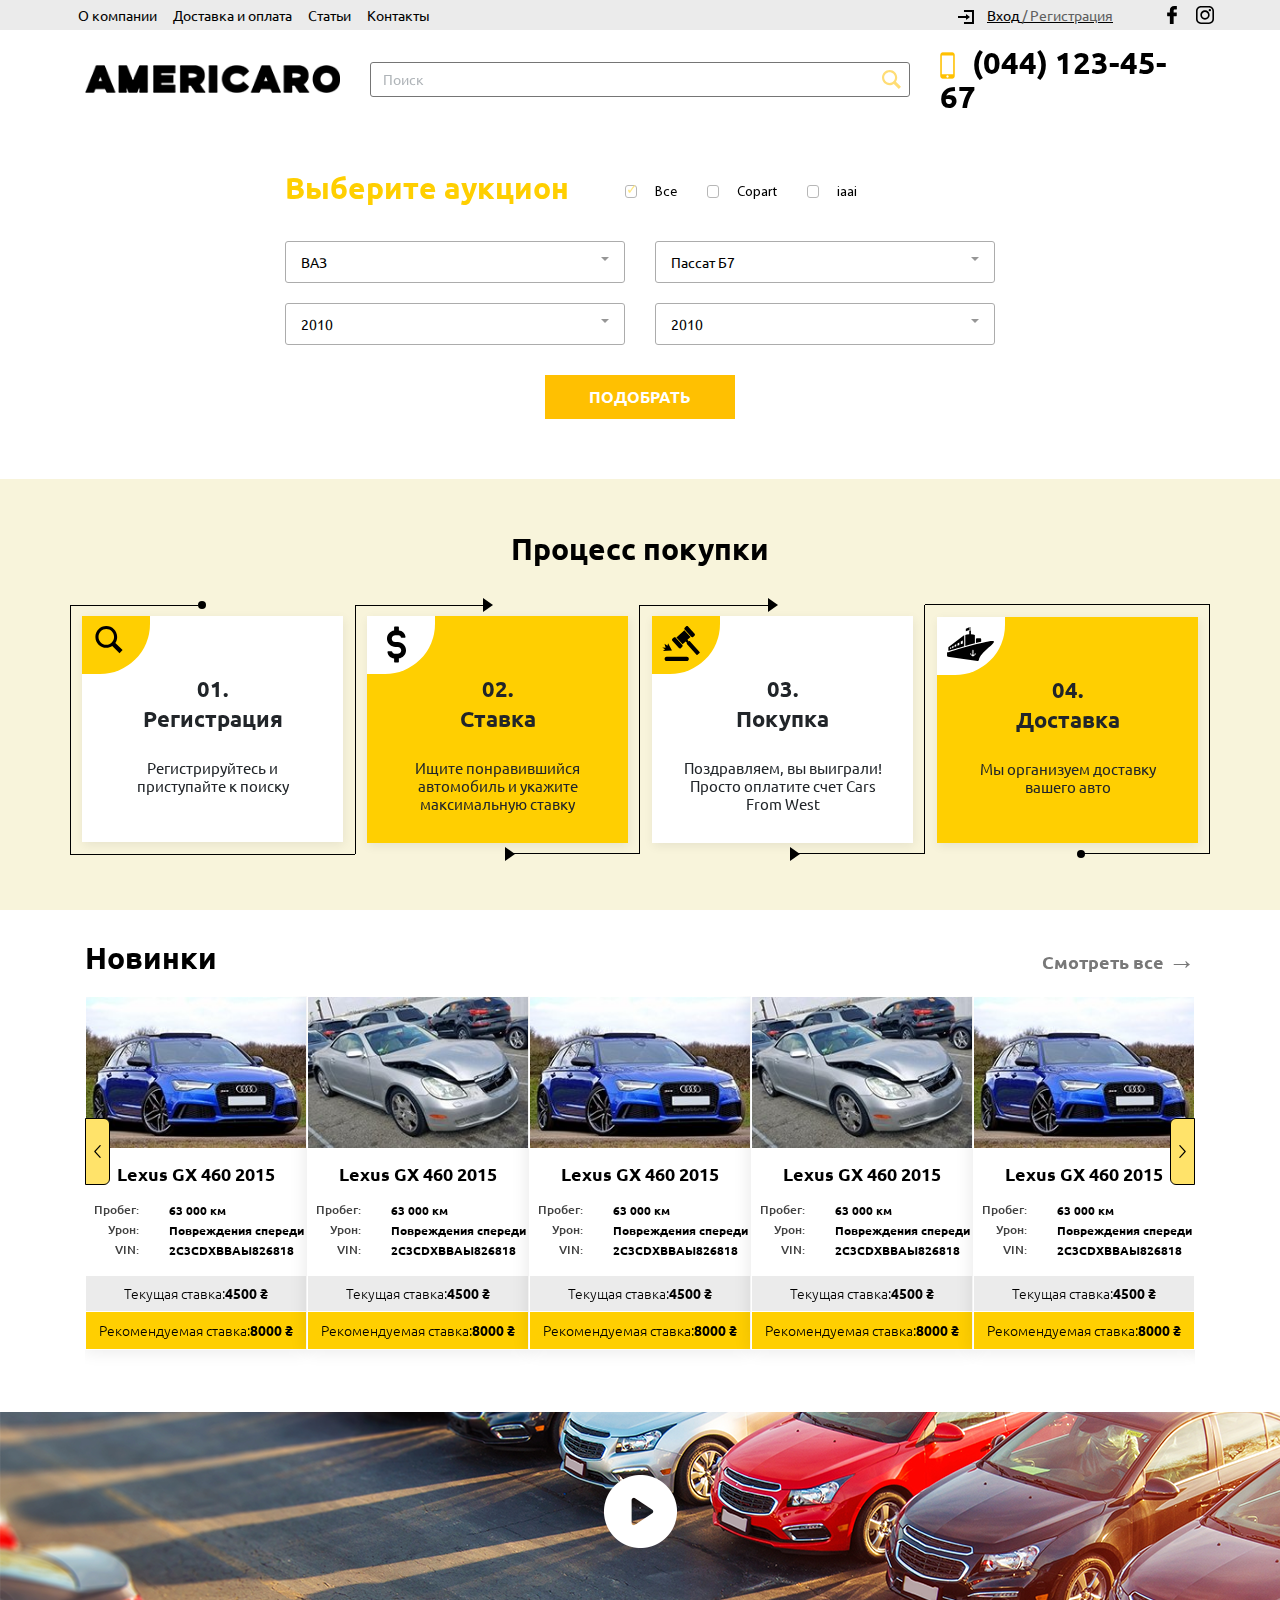
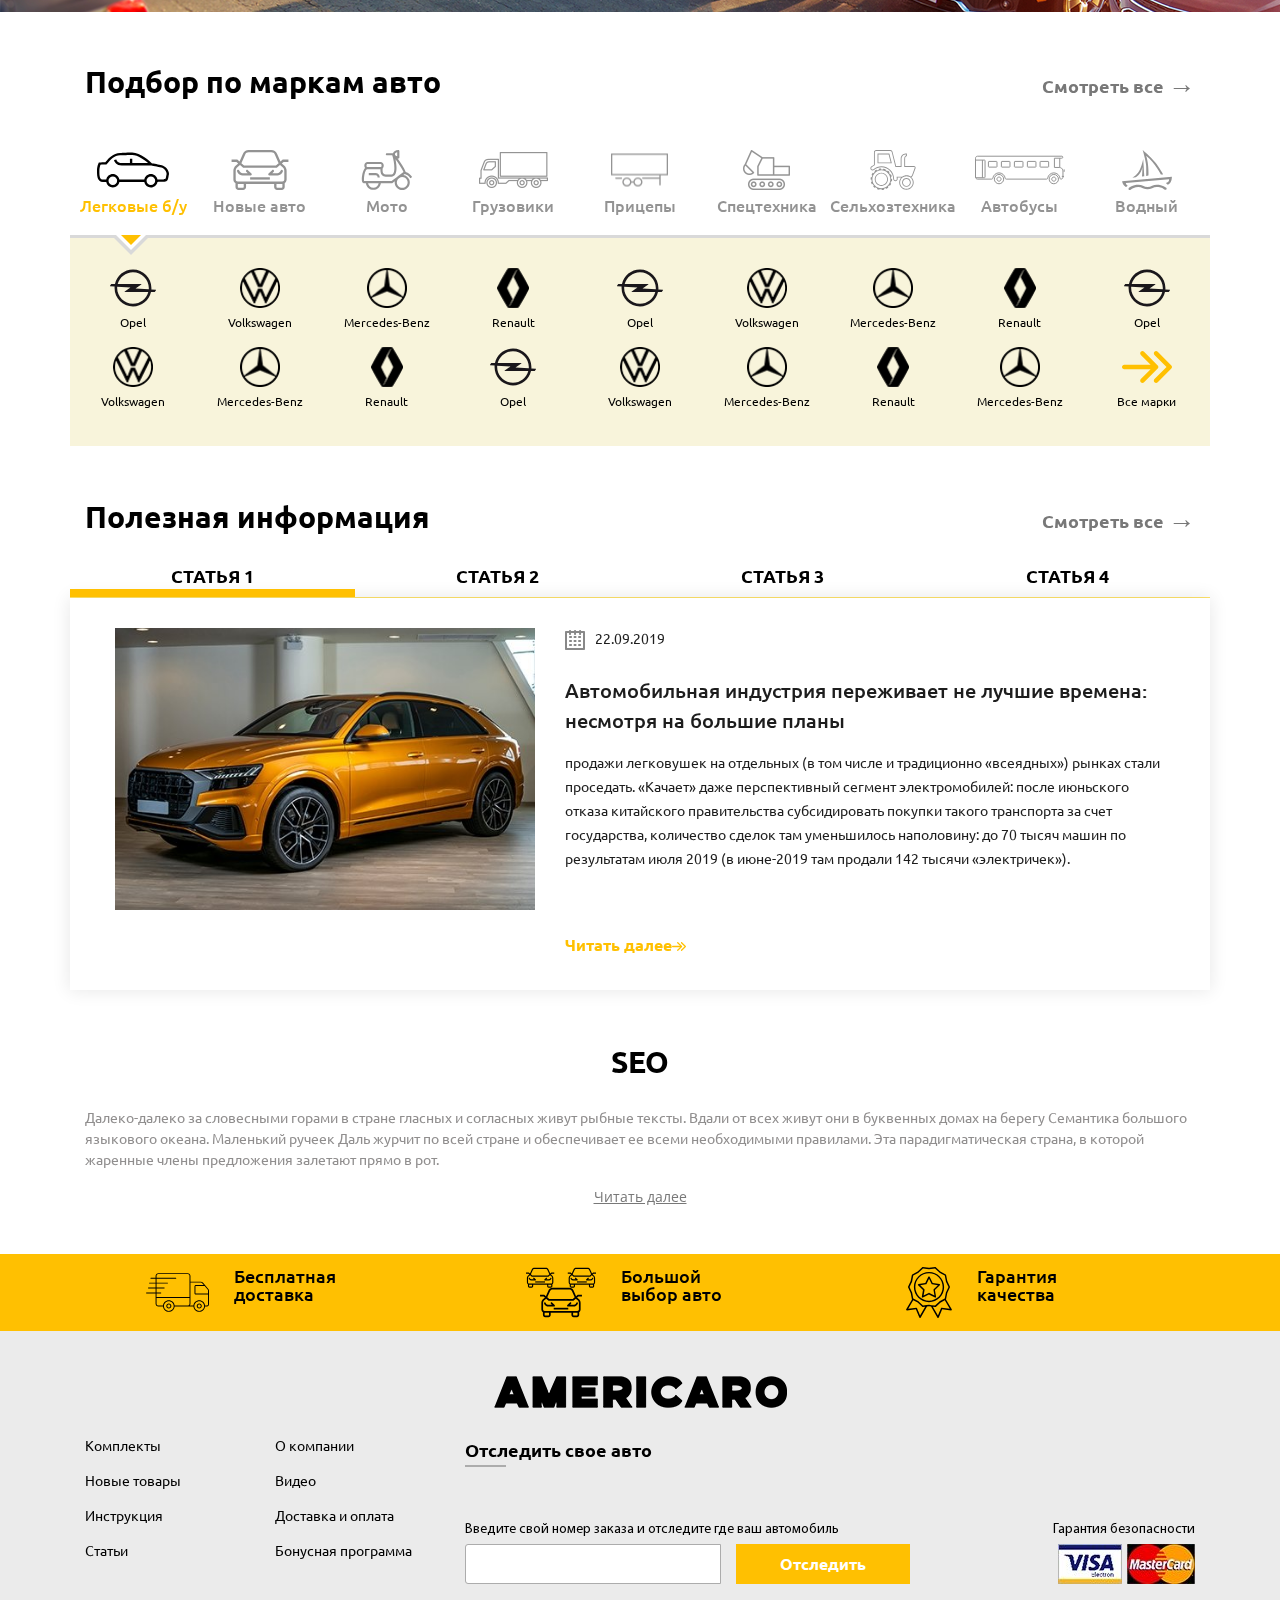
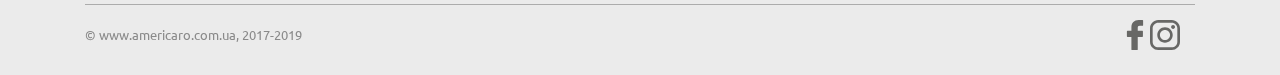
==== commit b78e4ff6: "add pages  and editing home" ====
--- a/src/index.html
+++ b/src/index.html
@@ -9,6 +9,7 @@
     <link href="https://fonts.googleapis.com/css?family=Ubuntu&display=swap" rel="stylesheet">
     <link href="https://fonts.googleapis.com/css?family=Open+Sans:600&display=swap" rel="stylesheet">
     <link rel="stylesheet" href="style/css/style.css">
+    <link rel="icon" href="img/home/favicon.png">
 </head>
 <body>
 <header class="header">
@@ -263,7 +264,7 @@
             <a href="#" class="all-link col-6 col-md-3 col-lg-3">Смотреть все <span
                     class="all-link__arrow">&#8594;</span></a>
         </div>
-        <div id="carousel-example" class="carousel slide new__slider" data-ride="carousel">
+        <div id="carousel-example" class="carousel slide " data-ride="carousel">
             <div class="carousel-inner row w-100 mx-auto new__slider" role="listbox">
                 <div class="carousel-item new__element active">
                     <img src="img/home/Cars/car1.jpg" alt="Lexus" class="image new__image">
@@ -546,12 +547,12 @@
                     </li>
                     <li class="brands__item">
                         <a data-toggle="tab" href="#NewCar" class="brands__item--link">
-                            <img src="img/home/new-car.svg" alt="New Car" class="brands__icon svg">
+                            <img src="img/home/new-car.svg" alt="New Car" class="brands__icon svg brands__icon--color">
                             Новые авто
                         </a></li>
                     <li class="brands__item">
                         <a data-toggle="tab" href="#Moto" class="brands__item--link">
-                            <img src="img/home/moto.svg" alt="Moto" class="brands__icon svg">
+                            <img src="img/home/moto.svg" alt="Moto" class="brands__icon svg brands__icon--color">
                             Мото
                         </a></li>
                     <li class="brands__item">
@@ -574,18 +575,18 @@
                     <li class="brands__item">
                         <a data-toggle="tab" href="#AgriculturalMachinery" class="brands__item--link">
                             <img src="img/home/agricultural-machinery.svg" alt="Agricultural machinery"
-                                 class="brands__icon svg">
+                                 class="brands__icon svg brands__icon--color">
                             Сельхозтехника
                         </a></li>
                     <li class="brands__item">
                         <a data-toggle="tab" href="#Bus" class="brands__item--link">
-                            <img src="img/home/bus.svg" alt="Bus" class="brands__icon ">
+                            <img src="img/home/bus.svg" alt="Bus" class="brands__icon svg brands__icon--bus">
                             Автобусы
                         </a></li>
 
                     <li class="brands__item">
                         <a data-toggle="tab" href="#WaterCar" class="brands__item--link">
-                            <img src="img/home/water-car.svg" alt="Water Car" class="brands__icon svg">
+                            <img src="img/home/water-car.svg" alt="Water Car" class="brands__icon svg brands__icon--color">
                             Водный
                         </a></li>
                 </ul>
--- a/src/style/css/style.css
+++ b/src/style/css/style.css
@@ -1 +1 @@
-.title{font-family:'Ubuntu', sans-serif;font-size:30px;line-height:30px;font-weight:bold;color:#000000}.button{background-color:#ffc001;font-family:'Ubuntu', sans-serif;font-size:16px;line-height:30px;font-weight:700;color:#ffffff;border-radius:0}.all-link{font-size:18px;line-height:30px;font-weight:700;color:#787878;text-align:right}.all-link__arrow{font-size:27px;font-weight:900}.all-link:hover{text-decoration:none;color:#ffc001}.image{max-width:100%;display:block;margin:0 auto}.header{font-family:'Ubuntu', sans-serif;position:relative}.header__background{background:#ebebeb;margin-bottom:15px;padding:0 10px}.header__heading{-webkit-box-pack:justify;-ms-flex-pack:justify;justify-content:space-between;-webkit-box-align:center;-ms-flex-align:center;align-items:center}.header__menu{padding:0;list-style-type:none;margin:0}.header__link{text-decoration:none;font-size:14px;line-height:30px;font-weight:400;color:#000000;padding:0}.header__icon{width:18px;height:18px;margin-right:11px}.header__authorization{font-size:14px;line-height:30px;font-weight:400;text-decoration:underline;-webkit-text-decoration-color:#000000;text-decoration-color:#000000;margin-right:50px}.header__authorization:hover{text-decoration:none}.header__authorization--entrance{color:#000000}.header__authorization--registry{color:#5f5f5f}.header__authorization--image{width:16px;height:14px;margin-right:13px}.header__social{-webkit-box-align:center;-ms-flex-align:center;align-items:center}.header__phone{font-family:'Ubuntu', sans-serif;font-size:30.6px;line-height:34px;font-weight:700;color:#000000;text-decoration:none}.header__phone--image{margin-right:10px}.header__phone:hover{text-decoration:none;color:#ffcf01}.header__phone--text{font-family:'Ubuntu', sans-serif}.header__content{-webkit-box-pack:justify;-ms-flex-pack:justify;justify-content:space-between;-webkit-box-align:center;-ms-flex-align:center;align-items:center}.header__input{opacity:0.54;border:1px solid #000000;border-radius:3px;font-size:14px;line-height:30px;font-weight:400;color:#000000;background:url("../../img/home/magnifier.svg") no-repeat;background-position:right}.header__menu .header__item .header__link{color:#000000}.auction{padding:60px 0;font-family:'Ubuntu', sans-serif}.auction__heading{-webkit-box-align:center;-ms-flex-align:center;align-items:center;margin-bottom:30px}.auction__title{color:#ffcf01}.auction__button{background-color:#ffffff;border:1px solid #acacac;border-radius:3px;font-size:14px;line-height:30px;font-weight:400;color:#000000;text-align:left;padding:5px 15px}.auction__button:after{margin:0;position:absolute;right:15px;top:15px;color:#969696}.auction__list{margin-bottom:20px}.auction__menu{width:95%;overflow-y:scroll;height:250px;left:-1px!important}.auction__menu::-webkit-scrollbar{width:12px;background-color:#e1e1e1}.auction__menu::-webkit-scrollbar-thumb{background-color:#b7b7b7;border-radius:4px;height:31px}.auction__label{font-family:'Myriad Pro Regular';font-size:14.2px;line-height:30px;font-weight:400;color:#000000;padding:0 0 0 30px;margin:0 30px 0 0;position:relative;cursor:pointer}.auction__label:before{content:"";border-radius:3px;opacity:0.5;border:1px solid #707070;background:#ffffff;width:12px;height:13px;position:absolute;top:7px;left:0}.auction__check[type=checkbox]{display:none}.auction__link{font-family:'Ubuntu', sans-serif;font-size:14px;line-height:30px;font-weight:400;color:#000000}.auction__form{padding:0}.auction__inner{margin-bottom:10px}.auction__check[type=checkbox]:checked+.auction__label:before{content:"\2713";display:-webkit-box;display:-ms-flexbox;display:flex;-webkit-box-align:center;-ms-flex-align:center;align-items:center;color:#ffcf01}.purchase{background:#f8f4db;padding:55px 0;font-family:'Ubuntu', sans-serif}.purchase__title{margin-bottom:40px}.purchase__element{padding:12px;width:25%;z-index:99;position:relative}.purchase__element--one{border-bottom:1px solid #000000}.purchase__element--one:after{content:"";position:absolute;top:1px;left:0;border:1px solid #000000;width:100%;height:100%;z-index:-1;clip:rect(auto, 128px, 249px, auto)}.purchase__element--one:before{content:"";width:8px;height:8px;background-color:#000000;border-radius:50%;position:absolute;top:-3px;left:45%}.purchase__element--two:after{content:"";position:absolute;top:1px;left:0;border:1px solid #000000;width:100%;height:100%;z-index:-1;clip:rect(auto, 128px, 249px, auto)}.purchase__element--two:before{content:"";position:absolute;bottom:1px;right:0;border:1px solid #000000;width:100%;height:100%;z-index:-1;clip:rect(auto, 128px, 249px, auto);-webkit-transform:rotate(180deg);-ms-transform:rotate(180deg);transform:rotate(180deg)}.purchase__element--three:after{content:"";position:absolute;top:1px;left:0;border:1px solid #000000;width:100%;height:100%;z-index:-1;clip:rect(auto, 128px, 1px, auto)}.purchase__element--three:before{content:"";position:absolute;bottom:1px;right:0;border:1px solid #000000;width:100%;height:100%;z-index:-1;clip:rect(auto, 128px, 249px, auto);-webkit-transform:rotate(180deg);-ms-transform:rotate(180deg);transform:rotate(180deg)}.purchase__element--fo{border-top:1px solid #000000}.purchase__element--fo:after{content:"";width:8px;height:8px;background-color:#000000;border-radius:50%;position:absolute;bottom:-3px;right:44%}.purchase__element--fo:before{content:"";position:absolute;bottom:1px;right:0;border:1px solid #000000;width:100%;height:100%;z-index:-1;clip:rect(auto, 128px, 267px, auto);-webkit-transform:rotate(180deg);-ms-transform:rotate(180deg);transform:rotate(180deg)}.purchase__element--center:after{content:"";position:absolute;top:-6px;left:45%;width:0;height:0;border-top:7px solid transparent;border-left:10px solid #000000;border-bottom:7px solid transparent}.purchase__element--center:before{content:"";position:absolute;bottom:-6px;right:44%;width:0;height:0;border-top:7px solid transparent;border-left:10px solid #000000;border-bottom:7px solid transparent}.purchase__item{-webkit-box-shadow:1px 3px 10px 0 rgba(0, 0, 0, 0.07);box-shadow:1px 3px 10px 0 rgba(0, 0, 0, 0.07);padding:0;width:100%;z-index:99;height:100%}.purchase__item--white{background-color:#ffffff}.purchase__item--yellow{background-color:#ffcf01}.purchase__name{font-size:22px;line-height:30px;font-weight:700;display:block;margin-bottom:25px;text-align:center;white-space:pre-line;font-family:'Ubuntu', sans-serif}.purchase__text{font-size:15px;line-height:1.2;font-weight:400;text-align:center;display:block}.purchase__info{padding:0 10% 30px}.purchase__picture{border-radius:0px 0px 50px 0px;width:68px;height:58px;padding-top:10px;padding-left:10px}.purchase__picture--inner{padding-left:20px}.purchase__picture--white{background-color:#ffffff}.purchase__picture--yellow{background-color:#ffcf01}.new{padding:33px 0 0;font-family:'Ubuntu', sans-serif}.new__heading{margin-bottom:15px}.new__slider{min-height:410px}.new__element{background-color:#ffffff;-webkit-box-shadow:0 0 17px 1px rgba(0, 0, 0, 0.09);box-shadow:0 0 17px 1px rgba(0, 0, 0, 0.09);width:20%;border:1px solid transparent;text-align:center;height:calc(100% - 14%)}.new__element:hover{border-color:#ffe36a}.new__name{font-size:18px;line-height:1.2;font-weight:bold;color:#000000;display:block;margin-bottom:15px}.new__list{font-size:12px;line-height:20px;font-weight:500;color:#414141;list-style-type:none;text-align:right}.new__values{font-size:12px;line-height:20px;font-weight:bold;color:#000000;list-style-type:none;text-align:left}.new__rate{font-size:14px;line-height:1.2;font-weight:300;color:#000000;width:100%;border-radius:0;padding:9px 0;margin:0 0 1px}.new__rate--price{font-weight:bold}.new__rate--current{background-color:#ebebeb}.new__rate--recommended{background-color:#ffcf01}.new__more{display:none;font-family:'Open Sans', sans-serif;margin:20px 0 10px;font-size:12px;text-decoration:underline;color:#4e4e4e}.new__more:hover{color:#ffcf01}.new__image{margin-bottom:15px}.new__prev{width:25px;height:67px;border:1px solid #000000;background-color:#ffe36a;border-radius:0 6px 6px 0;top:122px;opacity:1}.new__prev--icon{background:url("../../img/home/arrow-slider.svg") no-repeat;-webkit-transform:rotate(180deg);-ms-transform:rotate(180deg);transform:rotate(180deg);width:7px;height:13px}.new__next{opacity:1;width:25px;height:67px;border:1px solid #000000;background-color:#ffe36a;border-radius:6px 0 0 6px;top:122px}.new__next--icon{background:url("../../img/home/arrow-slider.svg") no-repeat;width:7px;height:13px}@media (min-width:991px) and (max-width:2560px){#carousel-example .carousel-inner .active.new__element.carousel-item+.carousel-item+.carousel-item+.carousel-item+.carousel-item+.carousel-item{position:absolute;top:0;right:-20%;z-index:-1;display:block;visibility:visible;height:auto}}@media (min-width:768px) and (max-width:991px){#carousel-example .carousel-inner .active.new__element.carousel-item+.carousel-item+.carousel-item+.carousel-item{position:absolute;top:0;right:-33.3333%;z-index:-1;display:block;visibility:visible;height:auto}}@media (min-width:576px) and (max-width:768px){#carousel-example .carousel-inner .active.new__element.carousel-item+.carousel-item+.carousel-item{position:absolute;top:0;right:-50%;z-index:-1;display:block;visibility:visible;height:auto}}@media (min-width:576px){#carousel-example .carousel-item{margin-right:0}#carousel-example .carousel-inner .active+.carousel-item{display:block}#carousel-example .carousel-inner .carousel-item.active:not(.carousel-item-right):not(.carousel-item-left),#carousel-example .carousel-inner .carousel-item.active:not(.carousel-item-right):not(.carousel-item-left)+.carousel-item{-webkit-transition:none;-o-transition:none;transition:none}#carousel-example .carousel-inner .carousel-item-next{position:relative;-webkit-transform:translate3d(0, 0, 0);transform:translate3d(0, 0, 0)}#carousel-example .active.carousel-item-left+.carousel-item-next.carousel-item-left,#carousel-example .carousel-item-next.carousel-item-left+.carousel-item,#carousel-example .carousel-item-next.carousel-item-left+.carousel-item+.carousel-item{position:relative;-webkit-transform:translate3d(-100%, 0, 0);transform:translate3d(-100%, 0, 0);visibility:visible}#carousel-example .carousel-inner .carousel-item-prev.carousel-item-right{position:absolute;top:0;left:0;z-index:-1;display:block;visibility:visible}#carousel-example .active.carousel-item-right+.carousel-item-prev.carousel-item-right,#carousel-example .carousel-item-prev.carousel-item-right+.carousel-item,#carousel-example .carousel-item-prev.carousel-item-right+.carousel-item+.carousel-item{position:relative;-webkit-transform:translate3d(100%, 0, 0);transform:translate3d(100%, 0, 0);visibility:visible;display:block}}@media (min-width:768px){#carousel-example .carousel-inner .active+.carousel-item+.carousel-item{display:block}#carousel-example .carousel-inner .carousel-item.active:not(.carousel-item-right):not(.carousel-item-left)+.carousel-item+.carousel-item{-webkit-transition:none;-o-transition:none;transition:none}#carousel-example .carousel-inner .carousel-item-next{position:relative;-webkit-transform:translate3d(0, 0, 0);transform:translate3d(0, 0, 0)}#carousel-example .carousel-item-next.carousel-item-left+.carousel-item+.carousel-item+.carousel-item{position:relative;-webkit-transform:translate3d(-100%, 0, 0);transform:translate3d(-100%, 0, 0);visibility:visible}#carousel-example .carousel-item-prev.carousel-item-right+.carousel-item+.carousel-item+.carousel-item{position:relative;-webkit-transform:translate3d(100%, 0, 0);transform:translate3d(100%, 0, 0);visibility:visible;display:block}}@media (min-width:991px){#carousel-example .carousel-inner .active+.carousel-item+.carousel-item+.carousel-item{display:block}#carousel-example .carousel-inner .carousel-item.active:not(.carousel-item-right):not(.carousel-item-left)+.carousel-item+.carousel-item+.carousel-item{-webkit-transition:none;-o-transition:none;transition:none}#carousel-example .carousel-inner .active.carousel-item+.carousel-item+.carousel-item+.carousel-item+.carousel-item+.carousel-item{position:absolute;top:0;right:-25%;z-index:-1;display:block;visibility:visible}#carousel-example .carousel-item-next.carousel-item-left+.carousel-item+.carousel-item+.carousel-item+.carousel-item{position:relative;-webkit-transform:translate3d(-100%, 0, 0);transform:translate3d(-100%, 0, 0);visibility:visible}#carousel-example .carousel-item-prev.carousel-item-right+.carousel-item+.carousel-item+.carousel-item+.carousel-item{position:relative;-webkit-transform:translate3d(100%, 0, 0);transform:translate3d(100%, 0, 0);visibility:visible;display:block}}@media (min-width:1200px){#carousel-example .carousel-inner .active+.carousel-item+.carousel-item+.carousel-item+.carousel-item{display:block}#carousel-example .carousel-inner .carousel-item.active:not(.carousel-item-right):not(.carousel-item-left)+.carousel-item+.carousel-item+.carousel-item+.carousel-item{-webkit-transition:none;-o-transition:none;transition:none}#carousel-example .carousel-inner .active.carousel-item+.carousel-item+.carousel-item+.carousel-item+.carousel-item+.carousel-item{position:absolute;top:0;right:-20%;z-index:-1;display:block;visibility:visible}#carousel-example .carousel-item-next.carousel-item-left+.carousel-item+.carousel-item+.carousel-item+.carousel-item+.carousel-item{position:relative;-webkit-transform:translate3d(-100%, 0, 0);transform:translate3d(-100%, 0, 0);visibility:visible}#carousel-example .carousel-item-prev.carousel-item-right+.carousel-item+.carousel-item+.carousel-item+.carousel-item+.carousel-item{position:relative;-webkit-transform:translate3d(100%, 0, 0);transform:translate3d(100%, 0, 0);visibility:visible;display:block}}.new__element:hover .new__more{display:block}.video{padding:0 0 15px}.video__image{background:url("../../img/home/video-bg.png") no-repeat;background-size:cover;height:200px}.video__modal{position:fixed;z-index:100000;left:0;top:0;width:100%;height:100%;overflow:auto;background-color:#000;background-color:rgba(0, 0, 0, 0.8);padding-top:60px}.video__modal--hide{display:none}.video__element{width:60%;height:50%;background-color:hsla(0, 0%, 100%, 0.15);margin:5% auto;padding:40px;border-radius:5px;position:relative}.video__close{width:24px;height:24px;position:absolute;display:block;right:12px;top:12px;cursor:pointer;border:none;outline:0}.video__item{position:relative;width:100%;height:calc(100% - 40px);padding-top:40px;overflow:hidden}.video__item--wrap{position:absolute;top:0;left:0;width:100%;height:100%}.brands{font-family:'Ubuntu', sans-serif;padding:40px 0}.brands__select{display:none;margin-bottom:15px}.brands__heading{margin-bottom:45px}.brands__list{padding:0;list-style-type:none;border:none;margin-bottom:15px}.brands__item{font-size:16px;line-height:30px;font-weight:500;width:125px}.brands__item--link{color:#939393;text-decoration:none;display:-webkit-box;display:-ms-flexbox;display:flex;-webkit-box-orient:vertical;-webkit-box-direction:normal;-ms-flex-direction:column;flex-direction:column;-webkit-box-align:center;-ms-flex-align:center;align-items:center}.brands__item--link:hover{color:#ffc001;text-decoration:none}.brands__item--active{position:relative}.brands__item--active:after{content:"";position:absolute;bottom:-25px;left:50px;width:0;height:0;border-left:10px solid transparent;border-right:10px solid transparent;border-top:10px solid #ffc001;z-index:99}.brands__item--active:before{content:"";position:absolute;bottom:-30px;left:45px;width:0;height:0;border-left:15px solid transparent;border-right:15px solid transparent;border-top:15px solid #ffffff;z-index:9}.brands__active{position:relative}.brands__active:after{content:"";position:absolute;bottom:-35px;left:40px;width:0;height:0;border-left:20px solid transparent;border-right:20px solid transparent;border-top:20px solid #d9d9d9}.brands__icon{max-width:90px;height:40px}.brands__icon path{fill:#939393}.brands__icon:hover path{fill:#000000}.brands__dropdown{background-color:#f8f4db;border-top:3px solid #d9d9d9;padding:30px 0 20px}.brands__element{font-size:12px;line-height:29px;font-weight:400;width:125px;margin-bottom:10px}.brands__element--link{color:#000000;text-decoration:none;display:-webkit-box;display:-ms-flexbox;display:flex;-webkit-box-orient:vertical;-webkit-box-direction:normal;-ms-flex-direction:column;flex-direction:column;-webkit-box-align:center;-ms-flex-align:center;align-items:center}.brands__element--link:hover{color:#ffc001;text-decoration:none}.brands__logo{max-width:50px;height:40px}.info{font-family:'Ubuntu', sans-serif;margin-bottom:57px}.info__heading{margin-bottom:22px}.info__element{background-color:#ffffff;-webkit-box-shadow:0 0 17px 1px rgba(0, 0, 0, 0.09);box-shadow:0 0 17px 1px rgba(0, 0, 0, 0.09);padding:30px}.info__calendar{margin-right:10px}.info__data{font-size:14px;line-height:21px;font-weight:400;color:#1d1d1d;display:block;margin-bottom:25px}.info__name{font-size:20px;line-height:30px;font-weight:500;color:#1d1d1d;display:block;margin-bottom:15px}.info__text{font-size:14px;line-height:24px;font-weight:400;color:#1d1d1d;margin-bottom:60px}.info__link{font-size:16px;line-height:30px;font-weight:700;color:#ffc001}.info__link:hover{text-decoration:none;color:#000000}.info__arrow{width:14px;height:9px}.info__tabs{font-size:18px;line-height:27px;font-weight:900;text-transform:uppercase;color:#000000;display:block}.info__tabs:hover{text-decoration:none;color:#ffc001}.info__nav{border-color:#ffe36a;text-align:center}.info__item{padding:0}.info__nav .active{border-bottom:8px solid #ffc001}.seo{font-family:'Ubuntu', sans-serif;margin-bottom:43px}.seo__title{margin-bottom:30px}.seo__text{font-size:14.1px;line-height:21px;font-weight:400;color:#908e8e;margin-bottom:12px}.seo__link{font-family:'Open Sans', sans-serif;font-size:14px;line-height:29px;font-weight:400;color:#787878;text-decoration:underline}.seo__link:hover{text-decoration:none;color:#ffc001}.advantages{background-color:#ffc001;padding:13px 0;font-family:'Ubuntu', sans-serif}.advantages__name{font-size:18px;line-height:18px;font-weight:500;color:#000000;width:50%}.advantages__element{width:20%}.advantages__image{margin-right:25px}.footer{background:#ebebeb;padding:45px 0 25px;font-family:'Ubuntu', sans-serif}.footer__logo{margin-bottom:20px}.footer__link{font-size:14px;line-height:35px;font-weight:400;color:#000000}.footer__link:hover{text-decoration:none;color:#ffc001}.footer__name{font-size:18px;line-height:29px;font-weight:700;color:#000000;position:relative;margin-bottom:50px;display:block}.footer__name:after{content:"";position:absolute;top:30px;left:0;width:41px;height:1px;border:1px solid #acacac}.footer__text{font-family:"Myriad Pro Regular";font-size:14px;line-height:29px;font-weight:400;color:#000000}.footer__input{background-color:#ffffff;border:1px solid #acacac;border-radius:3px;height:40px;margin-right:15px}.footer__button{padding:4px 43px}.footer__guarantee{text-align:right}.footer__visa{margin-right:5px}.footer__card{margin:0;-webkit-box-pack:end;-ms-flex-pack:end;justify-content:flex-end}.footer__line{border-bottom:1px solid #acacac;margin-bottom:15px}.footer__inner{margin-bottom:20px}.footer__address{font-size:13px;line-height:30px;font-weight:400;color:#8a8a8a}.footer__address:hover{text-decoration:none;color:#ffc001}.footer__facebook{width:30px;height:30px;fill:#676765}.footer__instagram{width:30px;height:30px;fill:#676765}.footer__input::-webkit-inner-spin-button,.footer__input::-webkit-outer-spin-button{-webkit-appearance:none;margin:0}.profile{background:#f4f4f4;padding:40px 0}.profile__innerIcon{margin-right:5px}.profile__label{font-size:17.5px;line-height:37px}.profile__remove{font-family:'Myriad Pro Regular';font-size:17.1px;line-height:36px;font-weight:400;color:#000000;text-align:right}.profile__remove:hover{color:#f0b500;text-decoration:none}.profile__mark{font-family:'Myriad Pro Regular';font-size:17.5px;line-height:37px;font-weight:400;text-decoration:none;color:#000000;width:55%}.profile__mark--button{padding:0;border:none;text-decoration:underline}.profile__mark--button:hover{color:#f0b500;text-decoration:underline}.profile__item{background:#ffffff;border:1px solid #e1e1e1;padding:30px 0;margin-bottom:10px}.profile__picture{font-family:'Ubuntu', sans-serif;font-size:13px;font-weight:300;text-decoration:underline;color:#4e4e4e;display:block}.profile__picture--image path{fill:#7e7e7e}.profile__picture:hover{color:#f0b500}.profile__image{margin-bottom:25px}.profile__title{font-family:'Ubuntu', sans-serif;font-size:18px;line-height:1.2;font-weight:700;color:#000000}.profile__priceDolar{font-family:'Ubuntu', sans-serif;font-size:24px;line-height:1.2;font-weight:700;color:#000000}.profile__circle{color:#b7b7b7;margin:0 10px}.profile__priceUan{font-family:'Ubuntu', sans-serif;font-size:18px;line-height:1.2;font-weight:300;color:#4e4e4e}.profile__data{font-family:'Ubuntu', sans-serif;font-size:13px;font-weight:300;color:#4e4e4e}.profile__data--image path{fill:#7e7e7e}.profile__delete{border:1px solid #e1e1e1;border-radius:3px;font-family:'Ubuntu', sans-serif;font-size:12px;font-weight:300;color:#4e4e4e;padding:5px}.profile__delete:hover{border-color:#ffcf01;text-decoration:none;color:#4e4e4e}.profile__delete--image path{fill:#7e7e7e}.profile__name{font-family:'Ubuntu', sans-serif;font-size:24px;line-height:1.2;font-weight:700;color:#000000}.profile__text{font-family:'Ubuntu', sans-serif;font-size:18px;line-height:24px;font-weight:300;color:#7e7e7e;display:block}.profile__text--bold{font-weight:bold}.profile__show{text-decoration:underline}.profile__number{font-family:'Ubuntu', sans-serif;font-size:20px;line-height:19px;font-weight:500;color:#000000}.profile__button{padding:8px;border:none;text-align:center;width:100%}.profile__button:hover{color:#000000}.profile__button--icon path{fill:#ffffff}.profile__list{padding:0 5px;font-family:'Ubuntu', sans-serif;font-size:18px;font-weight:400;color:#4e4e4e;margin:0}.profile__icon{max-width:20px;max-height:28px}.profile__icon path{fill:#f0b500}.profile__element{margin-bottom:5px;width:50%}.profile__wrap{margin-bottom:20px}.profile__info{border-left:1px solid #e1e1e1}.profile__form{padding:0}.profile__delete:hover .profile__delete--image path{fill:#f0b500}.profile__picture:hover .profile__picture--image path{fill:#f0b500}.profile__remove:hover .profile__remove--icon path{fill:#f0b500}.profile__mark--button:hover .profile__mark--icon path{fill:#f0b500}.profile__button:hover .profile__button--icon path{fill:#000000}.catalog{border-top:4px solid #f4f4f4;border-bottom:4px solid #f4f4f4;padding:20px 0}.catalog__heading{margin-bottom:35px}.catalog__title{color:#4e4e4e;font-size:24px;margin:0}.catalog__time{font-family:'Ubuntu', sans-serif;font-size:18px;line-height:30px;font-weight:400;color:#4e4e4e}.catalog__time--quantity{font-family:'Ubuntu', sans-serif;font-size:20px;line-height:30px;font-weight:700;color:#f0b500}.catalog__item{margin-bottom:40px}.catalog__item:after{content:"";position:absolute;width:92%;left:4%;bottom:-10px;border-bottom:1px solid #ebebeb}.catalog__text{font-family:'Ubuntu', sans-serif;font-size:13px;line-height:1.2;font-weight:300;color:#000000;margin:0}.catalog__more{font-family:'Ubuntu', sans-serif;font-size:33px;line-height:28px;font-weight:300;color:#f0b500}.catalog__more:hover{text-decoration:none;color:#000000}.catalog__icon{width:21px;height:20px}.catalog__icon path{fill:#7e7e7e}.catalog__subtitle{margin:0}.catalog__inner{padding:7px 15px}.catalog__info{display:-webkit-box;display:-ms-flexbox;display:flex;-webkit-box-orient:vertical;-webkit-box-direction:normal;-ms-flex-direction:column;flex-direction:column;-webkit-box-pack:justify;-ms-flex-pack:justify;justify-content:space-between}.catalog__link{font-family:'Ubuntu', sans-serif;font-size:16px;line-height:23px;font-weight:400;color:#000000;border:none;margin:0 1px;padding:0 7px}.catalog__link:hover{text-decoration:none;color:#ffc001}.catalog__link--active{font-weight:700;border:1px solid #ffcf01;border-radius:3px}.catalog__link--button{font-size:13.9px;font-weight:400;text-decoration:underline}.catalog__link--pre{position:relative}.catalog__link--pre:before{content:"\003C";position:absolute;top:0;left:-5px}.catalog__link--next{position:relative}.catalog__link--next:before{content:"\003E";position:absolute;top:0;right:-5px}.catalog__page{margin-right:23%}.catalog__model{font-family:'Ubuntu', sans-serif;font-size:20px;line-height:30px;font-weight:500;color:#4e4e4e;margin-bottom:35px;display:block}.catalog__box--item{background-color:#ffffff;border:2px solid #ebebeb;border-radius:2px;width:184px;text-align:center;margin-bottom:10px}.catalog__box--link{font-family:'Ubuntu', sans-serif;font-size:14px;line-height:30px;font-weight:400;color:#4e4e4e}.catalog__box--link:hover{text-decoration:none;color:#ffc001}.catalog__hide{position:relative}.catalog__hide:after{content:"\003E";position:absolute;top:-3px;right:-5px;-webkit-transform:rotate(-90deg);-ms-transform:rotate(-90deg);transform:rotate(-90deg)}.product{padding:35px 0}.product__item{width:716px;max-height:407px}.product__slider{position:relative;margin-bottom:20px}.product__image{width:100%}.product__example{width:11%;cursor:pointer}.product__inner{margin-bottom:10px}.product__heading{margin-bottom:20px}.product__navigation{margin-right:20px}.product__navigation--link{font-family:'Ubuntu', sans-serif;font-size:12px;line-height:1.2;font-weight:300;color:#4e4e4e}.product__navigation--marker{position:relative}.product__navigation--marker:after{content:"";position:absolute;top:12px;right:-11px;width:4px;height:4px;background-color:#ffcf01;border-radius:50%}.product__current-rate{font-family:'Ubuntu', sans-serif;font-size:18px;line-height:1.2;font-weight:300;color:#4e4e4e}.product__current-rate--bold{font-family:'Ubuntu', sans-serif;font-size:24px;line-height:1.2;font-weight:700;color:#000000}.product__table{border:1px solid #e1e1e1;border-radius:3px;margin-bottom:20px}.product__table--heading{background-color:#ffcf01;font-family:'Ubuntu', sans-serif;font-size:18px;font-weight:bold;color:#000000}.product__table--name{font-family:'Ubuntu', sans-serif;font-size:16px;line-height:20px;font-weight:400;color:#7e7e7e;width:50%}.product__table--value{font-family:'Ubuntu', sans-serif;font-size:16px;line-height:20px;font-weight:400;color:#000000;width:50%}.product__table--red{color:#fd3f3f}.product__table--total{background-color:#e1e1e1;border-radius:0px 0px 3px 3px;color:#000000}.product__table--total td{color:#000000}.product__input{border:1px solid #e1e1e1;border-radius:3px;width:100%;text-align:center}.product__payment{width:65%}.product__payment--value{width:35%}.product__button{font-family:'Ubuntu', sans-serif;font-size:16.1px;line-height:20px;font-weight:400;color:#000000;padding:5px 5px;border:1px solid #e1e1e1;border-radius:3px;background:transparent}.product__title{font-family:'Ubuntu', sans-serif;font-size:16px;line-height:21px;font-weight:700;color:#000000}.product__subtitle{font-family:'Ubuntu', sans-serif;font-size:14px;line-height:21px;font-weight:500;color:#000000}.product__text{font-family:'Ubuntu', sans-serif;font-size:14px;line-height:21px;font-weight:300;color:#000000}.product__wrap{background-color:#f8f4db;padding:20px}.product__table .product__calculator--input{padding:0}.product__table thead th{border-bottom:none}.product__border tbody td{border:none}.product__border tbody tr{border-bottom:1px solid #e1e1e1}.product__table td,.product__table th{padding:9px 20px}.product__slider #thumbcarousel .carousel-inner .product__flex{display:-webkit-box;display:-ms-flexbox;display:flex;-webkit-box-orient:horizontal;-webkit-box-direction:normal;-ms-flex-direction:row;flex-direction:row;width:100%}.product__input::-webkit-inner-spin-button,.product__input::-webkit-outer-spin-button{-webkit-appearance:none;margin:0}@font-face{font-family:'Myriad Pro Regular';src:url('../../fonts/MyriadPro-Regular.eot');src:url('../../fonts/MyriadPro-Regular.eot?#iefix') format('embedded-opentype'), url('../../fonts/MyriadPro-Regular.woff') format('woff'), url('../../fonts/MyriadPro-Regular.ttf') format('truetype');font-weight:normal;font-style:normal}body{overflow-x:hidden}@media screen and (max-width:1200px){.header__phone{font-size:24.6px}.auction__link{font-size:13px}.new__element{width:25%}.purchase__element--center:after{left:51%}.purchase__element--center:before{right:52%}.purchase__element--one:before{left:51%}.purchase__element--fo:after{right:51%}.purchase__element--one:after{clip:rect(auto, 128px, 267px, auto)}.purchase__element--two:after{clip:rect(auto, 128px, 267px, auto)}.purchase__element--two:before{clip:rect(auto, 128px, 266px, auto)}.purchase__element--three:before{clip:rect(auto, 128px, 266px, auto)}.profile__element{width:100%}.catalog__box--item{width:155px}.brands__item{font-size:14px;width:106px}}@media screen and (max-width:992px){.auction__heading{-webkit-box-orient:vertical;-webkit-box-direction:normal;-ms-flex-direction:column;flex-direction:column;-webkit-box-align:center;-ms-flex-align:center;align-items:center}.title{text-align:center}.auction__title{margin-bottom:30px}.new__element{width:33%}.advantages__element{width:35%}.footer__name{margin-bottom:15px}.header__heading{-webkit-box-align:start;-ms-flex-align:start;align-items:start}.info__inner{margin-bottom:20px}.purchase__element{width:50%}.purchase__element--one:before{display:none}.purchase__element--one:after{display:none}.purchase__element--center:after{display:none}.purchase__element--center:before{display:none}.purchase__element--one:before{display:none}.purchase__element--fo:after{display:none}.purchase__element--two:after{display:none}.purchase__element--two:before{display:none}.purchase__element--three:before{display:none}.purchase__element--fo:before{display:none}.purchase__element--three:after{display:none}.purchase__element--one{border:none}.purchase__element--fo{border:none}.profile__button{width:50%}.profile__wrapper{margin-bottom:10px}.profile__mark{width:30%}.catalog__page{margin-right:13%}.catalog__box--item{margin:0 auto 10px}.brands__select{display:block}.brands__list{display:none}}@media screen and (max-width:768px){.header__authorization--entrance,.header__authorization--registry{display:none}.header__authorization{margin-right:11px}.header__phone--text{display:none}.auction__wrap{margin:0}.new__element{width:50%}.advantages__element{width:70%;margin-bottom:20px;-webkit-box-align:center;-ms-flex-align:center;align-items:center;-ms-flex-pack:distribute;justify-content:space-around}.footer__list{text-align:center}.footer__guarantee{text-align:center}.footer__card{-webkit-box-pack:center;-ms-flex-pack:center;justify-content:center}.input-group{margin-bottom:10px}.info__element{padding:20px}.new__slider{min-height:423px}.profile__remove{text-align:center;width:100%}.profile__form{text-align:center;width:100%}.profile__mark{text-align:center;width:100%}.catalog__box{padding:0 15px}}@media screen and (max-width:576px){.auction__link{font-size:12px}.title{font-size:22px}.new__element{width:100%}.footer__button{padding:4px 10px}.all-link{font-size:15px}.all-link__arrow{font-size:20px}.info__tabs{font-size:14px}.new__slider{min-height:460px}.purchase__element{width:85%;margin:0 auto}.advantages__name{text-align:center}.brands__dropdown{width:100%;margin:0 auto}.brands__list{width:100%;margin:0 auto}.profile__button{width:95%}.catalog__link--visible{display:none}.pagination{-ms-flex-pack:distribute;justify-content:space-around}.catalog__page{margin-right:0}.product__heading{padding:0 10px}.product__wrapper{padding:0 10px}}+.title{font-family:'Ubuntu', sans-serif;font-size:30px;line-height:30px;font-weight:bold;color:#000000}.button{background-color:#ffc001;font-family:'Ubuntu', sans-serif;font-size:16px;line-height:30px;font-weight:700;color:#ffffff;border-radius:0}.all-link{font-size:18px;line-height:30px;font-weight:700;color:#787878;text-align:right}.all-link__arrow{font-size:27px;font-weight:900}.all-link:hover{text-decoration:none;color:#ffc001}.image{max-width:100%;display:block;margin:0 auto}.header{font-family:'Ubuntu', sans-serif;position:relative}.header__background{background:#ebebeb;margin-bottom:15px;padding:0 10px}.header__heading{-webkit-box-pack:justify;-ms-flex-pack:justify;justify-content:space-between;-webkit-box-align:center;-ms-flex-align:center;align-items:center}.header__menu{padding:0;list-style-type:none;margin:0}.header__link{text-decoration:none;font-size:14px;line-height:30px;font-weight:400;color:#000000;padding:0}.header__icon{width:18px;height:18px;margin-right:11px}.header__authorization{font-size:14px;line-height:30px;font-weight:400;text-decoration:underline;-webkit-text-decoration-color:#000000;text-decoration-color:#000000;margin-right:50px}.header__authorization:hover{text-decoration:none}.header__authorization--entrance{color:#000000}.header__authorization--registry{color:#5f5f5f}.header__authorization--image{width:16px;height:14px;margin-right:13px}.header__social{-webkit-box-align:center;-ms-flex-align:center;align-items:center}.header__phone{font-family:'Ubuntu', sans-serif;font-size:30.6px;line-height:34px;font-weight:700;color:#000000;text-decoration:none}.header__phone--image{margin-right:10px}.header__phone:hover{text-decoration:none;color:#ffcf01}.header__phone--text{font-family:'Ubuntu', sans-serif}.header__content{-webkit-box-pack:justify;-ms-flex-pack:justify;justify-content:space-between;-webkit-box-align:center;-ms-flex-align:center;align-items:center}.header__input{opacity:0.54;border:1px solid #000000;border-radius:3px;font-size:14px;line-height:30px;font-weight:400;color:#000000;background:url("../../img/home/magnifier.svg") no-repeat;background-position:right}.header__menu .header__item .header__link{color:#000000}.auction{padding:60px 0;font-family:'Ubuntu', sans-serif}.auction__heading{-webkit-box-align:center;-ms-flex-align:center;align-items:center;margin-bottom:30px}.auction__title{color:#ffcf01}.auction__button{background-color:#ffffff;border:1px solid #acacac;border-radius:3px;font-size:14px;line-height:30px;font-weight:400;color:#000000;text-align:left;padding:5px 15px}.auction__button:after{margin:0;position:absolute;right:15px;top:15px;color:#969696}.auction__list{margin-bottom:20px}.auction__menu{width:95%;overflow-y:scroll;height:250px;left:-1px!important}.auction__menu::-webkit-scrollbar{width:12px;background-color:#e1e1e1}.auction__menu::-webkit-scrollbar-thumb{background-color:#b7b7b7;border-radius:4px;height:31px}.auction__label{font-family:'Myriad Pro Regular';font-size:14.2px;line-height:30px;font-weight:400;color:#000000;padding:0 0 0 30px;margin:0 30px 0 0;position:relative;cursor:pointer}.auction__label:before{content:"";border-radius:3px;opacity:0.5;border:1px solid #707070;background:#ffffff;width:12px;height:13px;position:absolute;top:7px;left:0}.auction__check[type=checkbox]{display:none}.auction__link{font-family:'Ubuntu', sans-serif;font-size:14px;line-height:30px;font-weight:400;color:#000000}.auction__form{padding:0}.auction__inner{margin-bottom:10px}.auction__check[type=checkbox]:checked+.auction__label:before{content:"\2713";display:-webkit-box;display:-ms-flexbox;display:flex;-webkit-box-align:center;-ms-flex-align:center;align-items:center;color:#ffcf01}.purchase{background:#f8f4db;padding:55px 0;font-family:'Ubuntu', sans-serif}.purchase__title{margin-bottom:40px}.purchase__element{padding:12px;width:25%;z-index:99;position:relative}.purchase__element--one{border-bottom:1px solid #000000}.purchase__element--one:after{content:"";position:absolute;top:1px;left:0;border:1px solid #000000;width:100%;height:100%;z-index:-1;clip:rect(auto, 128px, 249px, auto)}.purchase__element--one:before{content:"";width:8px;height:8px;background-color:#000000;border-radius:50%;position:absolute;top:-3px;left:45%}.purchase__element--two:after{content:"";position:absolute;top:1px;left:0;border:1px solid #000000;width:100%;height:100%;z-index:-1;clip:rect(auto, 128px, 249px, auto)}.purchase__element--two:before{content:"";position:absolute;bottom:1px;right:0;border:1px solid #000000;width:100%;height:100%;z-index:-1;clip:rect(auto, 128px, 249px, auto);-webkit-transform:rotate(180deg);-ms-transform:rotate(180deg);transform:rotate(180deg)}.purchase__element--three:after{content:"";position:absolute;top:1px;left:0;border:1px solid #000000;width:100%;height:100%;z-index:-1;clip:rect(auto, 128px, 1px, auto)}.purchase__element--three:before{content:"";position:absolute;bottom:1px;right:0;border:1px solid #000000;width:100%;height:100%;z-index:-1;clip:rect(auto, 128px, 249px, auto);-webkit-transform:rotate(180deg);-ms-transform:rotate(180deg);transform:rotate(180deg)}.purchase__element--fo{border-top:1px solid #000000}.purchase__element--fo:after{content:"";width:8px;height:8px;background-color:#000000;border-radius:50%;position:absolute;bottom:-3px;right:44%}.purchase__element--fo:before{content:"";position:absolute;bottom:1px;right:0;border:1px solid #000000;width:100%;height:100%;z-index:-1;clip:rect(auto, 128px, 267px, auto);-webkit-transform:rotate(180deg);-ms-transform:rotate(180deg);transform:rotate(180deg)}.purchase__element--center:after{content:"";position:absolute;top:-6px;left:45%;width:0;height:0;border-top:7px solid transparent;border-left:10px solid #000000;border-bottom:7px solid transparent}.purchase__element--center:before{content:"";position:absolute;bottom:-6px;right:44%;width:0;height:0;border-top:7px solid transparent;border-left:10px solid #000000;border-bottom:7px solid transparent}.purchase__item{-webkit-box-shadow:1px 3px 10px 0 rgba(0, 0, 0, 0.07);box-shadow:1px 3px 10px 0 rgba(0, 0, 0, 0.07);padding:0;width:100%;z-index:99;height:100%}.purchase__item--white{background-color:#ffffff}.purchase__item--yellow{background-color:#ffcf01}.purchase__name{font-size:22px;line-height:30px;font-weight:700;display:block;margin-bottom:25px;text-align:center;white-space:pre-line;font-family:'Ubuntu', sans-serif}.purchase__text{font-size:15px;line-height:1.2;font-weight:400;text-align:center;display:block}.purchase__info{padding:0 10% 30px}.purchase__picture{border-radius:0px 0px 50px 0px;width:68px;height:58px;padding-top:10px;padding-left:10px}.purchase__picture--inner{padding-left:20px}.purchase__picture--white{background-color:#ffffff}.purchase__picture--yellow{background-color:#ffcf01}.new{padding:33px 0 12px;font-family:'Ubuntu', sans-serif}.new__heading{margin-bottom:15px}.new__slider{padding-bottom:50px}.new__element{background-color:#ffffff;-webkit-box-shadow:0 0 17px 1px rgba(0, 0, 0, 0.09);box-shadow:0 0 17px 1px rgba(0, 0, 0, 0.09);width:20%;border-top:1px solid transparent;border-left:1px solid transparent;border-right:1px solid transparent;text-align:center;height:calc(100% - 14%)}.new__element:hover{border-color:#ffe36a}.new__name{font-size:18px;line-height:1.2;font-weight:bold;color:#000000;display:block;margin-bottom:15px}.new__list{font-size:12px;line-height:20px;font-weight:500;color:#414141;list-style-type:none;text-align:right}.new__values{font-size:12px;line-height:20px;font-weight:bold;color:#000000;list-style-type:none;text-align:left}.new__rate{font-size:14px;line-height:1.2;font-weight:300;color:#000000;width:100%;border-radius:0;padding:9px 0;margin:0 0 1px}.new__rate--price{font-weight:bold}.new__rate--current{background-color:#ebebeb}.new__rate--recommended{background-color:#ffcf01}.new__more{position:absolute;bottom:-50px;left:0;height:50px;width:100%;background:white;-webkit-box-shadow:0 0 17px 1px rgba(0, 0, 0, 0.09);box-shadow:0 0 17px 1px rgba(0, 0, 0, 0.09);border-bottom:1px solid #ffe36a;border-left:1px solid #ffe36a;border-right:1px solid #ffe36a;display:none;font-family:'Open Sans', sans-serif;padding:20px 0 10px;font-size:12px;text-decoration:underline;color:#4e4e4e}.new__more:hover{color:#ffcf01}.new__image{margin-bottom:15px}.new__prev{width:25px;height:67px;border:1px solid #000000;background-color:#ffe36a;border-radius:0 6px 6px 0;top:122px;opacity:1}.new__prev--icon{background:url("../../img/home/arrow-slider.svg") no-repeat;-webkit-transform:rotate(180deg);-ms-transform:rotate(180deg);transform:rotate(180deg);width:7px;height:13px}.new__next{opacity:1;width:25px;height:67px;border:1px solid #000000;background-color:#ffe36a;border-radius:6px 0 0 6px;top:122px}.new__next--icon{background:url("../../img/home/arrow-slider.svg") no-repeat;width:7px;height:13px}@media (min-width:991px) and (max-width:2560px){#carousel-example .carousel-inner .active.new__element.carousel-item+.carousel-item+.carousel-item+.carousel-item+.carousel-item+.carousel-item{position:absolute;top:0;right:-20%;z-index:-1;display:block;visibility:visible;height:auto}}@media (min-width:768px) and (max-width:991px){#carousel-example .carousel-inner .active.new__element.carousel-item+.carousel-item+.carousel-item+.carousel-item{position:absolute;top:0;right:-33.3333%;z-index:-1;display:block;visibility:visible;height:auto}}@media (min-width:576px) and (max-width:768px){#carousel-example .carousel-inner .active.new__element.carousel-item+.carousel-item+.carousel-item{position:absolute;top:0;right:-50%;z-index:-1;display:block;visibility:visible;height:auto}}@media (min-width:576px){#carousel-example .carousel-item{margin-right:0}#carousel-example .carousel-inner .active+.carousel-item{display:block}#carousel-example .carousel-inner .carousel-item.active:not(.carousel-item-right):not(.carousel-item-left),#carousel-example .carousel-inner .carousel-item.active:not(.carousel-item-right):not(.carousel-item-left)+.carousel-item{-webkit-transition:none;-o-transition:none;transition:none}#carousel-example .carousel-inner .carousel-item-next{position:relative;-webkit-transform:translate3d(0, 0, 0);transform:translate3d(0, 0, 0)}#carousel-example .active.carousel-item-left+.carousel-item-next.carousel-item-left,#carousel-example .carousel-item-next.carousel-item-left+.carousel-item,#carousel-example .carousel-item-next.carousel-item-left+.carousel-item+.carousel-item{position:relative;-webkit-transform:translate3d(-100%, 0, 0);transform:translate3d(-100%, 0, 0);visibility:visible}#carousel-example .carousel-inner .carousel-item-prev.carousel-item-right{position:absolute;top:0;left:0;z-index:-1;display:block;visibility:visible}#carousel-example .active.carousel-item-right+.carousel-item-prev.carousel-item-right,#carousel-example .carousel-item-prev.carousel-item-right+.carousel-item,#carousel-example .carousel-item-prev.carousel-item-right+.carousel-item+.carousel-item{position:relative;-webkit-transform:translate3d(100%, 0, 0);transform:translate3d(100%, 0, 0);visibility:visible;display:block}}@media (min-width:768px){#carousel-example .carousel-inner .active+.carousel-item+.carousel-item{display:block}#carousel-example .carousel-inner .carousel-item.active:not(.carousel-item-right):not(.carousel-item-left)+.carousel-item+.carousel-item{-webkit-transition:none;-o-transition:none;transition:none}#carousel-example .carousel-inner .carousel-item-next{position:relative;-webkit-transform:translate3d(0, 0, 0);transform:translate3d(0, 0, 0)}#carousel-example .carousel-item-next.carousel-item-left+.carousel-item+.carousel-item+.carousel-item{position:relative;-webkit-transform:translate3d(-100%, 0, 0);transform:translate3d(-100%, 0, 0);visibility:visible}#carousel-example .carousel-item-prev.carousel-item-right+.carousel-item+.carousel-item+.carousel-item{position:relative;-webkit-transform:translate3d(100%, 0, 0);transform:translate3d(100%, 0, 0);visibility:visible;display:block}}@media (min-width:991px){#carousel-example .carousel-inner .active+.carousel-item+.carousel-item+.carousel-item{display:block}#carousel-example .carousel-inner .carousel-item.active:not(.carousel-item-right):not(.carousel-item-left)+.carousel-item+.carousel-item+.carousel-item{-webkit-transition:none;-o-transition:none;transition:none}#carousel-example .carousel-inner .active.carousel-item+.carousel-item+.carousel-item+.carousel-item+.carousel-item+.carousel-item{position:absolute;top:0;right:-25%;z-index:-1;display:block;visibility:visible}#carousel-example .carousel-item-next.carousel-item-left+.carousel-item+.carousel-item+.carousel-item+.carousel-item{position:relative;-webkit-transform:translate3d(-100%, 0, 0);transform:translate3d(-100%, 0, 0);visibility:visible}#carousel-example .carousel-item-prev.carousel-item-right+.carousel-item+.carousel-item+.carousel-item+.carousel-item{position:relative;-webkit-transform:translate3d(100%, 0, 0);transform:translate3d(100%, 0, 0);visibility:visible;display:block}}@media (min-width:1200px){#carousel-example .carousel-inner .active+.carousel-item+.carousel-item+.carousel-item+.carousel-item{display:block}#carousel-example .carousel-inner .carousel-item.active:not(.carousel-item-right):not(.carousel-item-left)+.carousel-item+.carousel-item+.carousel-item+.carousel-item{-webkit-transition:none;-o-transition:none;transition:none}#carousel-example .carousel-inner .active.carousel-item+.carousel-item+.carousel-item+.carousel-item+.carousel-item+.carousel-item{position:absolute;top:0;right:-20%;z-index:-1;display:block;visibility:visible}#carousel-example .carousel-item-next.carousel-item-left+.carousel-item+.carousel-item+.carousel-item+.carousel-item+.carousel-item{position:relative;-webkit-transform:translate3d(-100%, 0, 0);transform:translate3d(-100%, 0, 0);visibility:visible}#carousel-example .carousel-item-prev.carousel-item-right+.carousel-item+.carousel-item+.carousel-item+.carousel-item+.carousel-item{position:relative;-webkit-transform:translate3d(100%, 0, 0);transform:translate3d(100%, 0, 0);visibility:visible;display:block}}.new__element:hover .new__more{display:block}.video{padding:0 0 15px}.video__image{background:url("../../img/home/video-bg.png") no-repeat;background-size:cover;height:200px}.video__modal{position:fixed;z-index:100000;left:0;top:0;width:100%;height:100%;overflow:auto;background-color:#000;background-color:rgba(0, 0, 0, 0.8);padding-top:60px}.video__modal--hide{display:none}.video__element{width:60%;height:50%;background-color:hsla(0, 0%, 100%, 0.15);margin:5% auto;padding:40px;border-radius:5px;position:relative}.video__close{width:24px;height:24px;position:absolute;display:block;right:12px;top:12px;cursor:pointer;border:none;outline:0}.video__item{position:relative;width:100%;height:calc(100% - 40px);padding-top:40px;overflow:hidden}.video__item--wrap{position:absolute;top:0;left:0;width:100%;height:100%}.brands{font-family:'Ubuntu', sans-serif;padding:40px 0}.brands__select{display:none;margin-bottom:15px}.brands__heading{margin-bottom:45px}.brands__list{padding:0;list-style-type:none;border:none;margin-bottom:15px}.brands__item{font-size:16px;line-height:30px;font-weight:500;width:125px}.brands__item--link{color:#939393;text-decoration:none;display:-webkit-box;display:-ms-flexbox;display:flex;-webkit-box-orient:vertical;-webkit-box-direction:normal;-ms-flex-direction:column;flex-direction:column;-webkit-box-align:center;-ms-flex-align:center;align-items:center}.brands__item--link:hover{color:#ffc001;text-decoration:none}.brands__item--active{position:relative}.brands__item--active:after{content:"";position:absolute;bottom:-25px;left:50px;width:0;height:0;border-left:10px solid transparent;border-right:10px solid transparent;border-top:10px solid #ffc001;z-index:99}.brands__item--active:before{content:"";position:absolute;bottom:-30px;left:45px;width:0;height:0;border-left:15px solid transparent;border-right:15px solid transparent;border-top:15px solid #ffffff;z-index:9}.brands__active{position:relative;color:#ffc001}.brands__active:after{content:"";position:absolute;bottom:-35px;left:40px;width:0;height:0;border-left:20px solid transparent;border-right:20px solid transparent;border-top:20px solid #d9d9d9}.brands__icon{max-width:90px;height:40px}.brands__icon path{fill:#939393}.brands__icon:hover path{fill:#000000}.brands__icon--bus path{stroke:#939393;fill:none}.brands__icon--bus path{stroke:#939393;fill:none}.brands__icon--color path{stroke:none}.brands__dropdown{background-color:#f8f4db;border-top:3px solid #d9d9d9;padding:30px 0 20px}.brands__element{font-size:12px;line-height:29px;font-weight:400;width:125px;margin-bottom:10px}.brands__element--link{color:#000000;text-decoration:none;display:-webkit-box;display:-ms-flexbox;display:flex;-webkit-box-orient:vertical;-webkit-box-direction:normal;-ms-flex-direction:column;flex-direction:column;-webkit-box-align:center;-ms-flex-align:center;align-items:center}.brands__element--link:hover{color:#ffc001;text-decoration:none}.brands__logo{max-width:50px;height:40px}.brands__active .brands__icon path{fill:#000000}.brands__item:hover .brands__item--link .brands__icon--bus path{stroke:#000000;fill:none}.info{font-family:'Ubuntu', sans-serif;margin-bottom:57px}.info__heading{margin-bottom:22px}.info__element{background-color:#ffffff;-webkit-box-shadow:0 0 17px 1px rgba(0, 0, 0, 0.09);box-shadow:0 0 17px 1px rgba(0, 0, 0, 0.09);padding:30px}.info__calendar{margin-right:10px}.info__data{font-size:14px;line-height:21px;font-weight:400;color:#1d1d1d;display:block;margin-bottom:25px}.info__name{font-size:20px;line-height:30px;font-weight:500;color:#1d1d1d;display:block;margin-bottom:15px}.info__text{font-size:14px;line-height:24px;font-weight:400;color:#1d1d1d;margin-bottom:60px}.info__link{font-size:16px;line-height:30px;font-weight:700;color:#ffc001}.info__link:hover{text-decoration:none;color:#000000}.info__arrow{width:14px;height:9px}.info__tabs{font-size:18px;line-height:27px;font-weight:900;text-transform:uppercase;color:#000000;display:block}.info__tabs:hover{text-decoration:none;color:#ffc001}.info__nav{border-color:#ffe36a;text-align:center}.info__item{padding:0}.info__nav .active{border-bottom:8px solid #ffc001}.seo{font-family:'Ubuntu', sans-serif;margin-bottom:43px}.seo__title{margin-bottom:30px}.seo__text{font-size:14.1px;line-height:21px;font-weight:400;color:#908e8e;margin-bottom:12px}.seo__link{font-family:'Open Sans', sans-serif;font-size:14px;line-height:29px;font-weight:400;color:#787878;text-decoration:underline}.seo__link:hover{text-decoration:none;color:#ffc001}.advantages{background-color:#ffc001;padding:13px 0;font-family:'Ubuntu', sans-serif}.advantages__name{font-size:18px;line-height:18px;font-weight:500;color:#000000;width:50%}.advantages__element{width:20%}.advantages__image{margin-right:25px}.footer{background:#ebebeb;padding:45px 0 25px;font-family:'Ubuntu', sans-serif}.footer__logo{margin-bottom:20px}.footer__link{font-size:14px;line-height:35px;font-weight:400;color:#000000}.footer__link:hover{text-decoration:none;color:#ffc001}.footer__name{font-size:18px;line-height:29px;font-weight:700;color:#000000;position:relative;margin-bottom:50px;display:block}.footer__name:after{content:"";position:absolute;top:30px;left:0;width:41px;height:1px;border:1px solid #acacac}.footer__text{font-family:"Myriad Pro Regular";font-size:14px;line-height:29px;font-weight:400;color:#000000}.footer__input{background-color:#ffffff;border:1px solid #acacac;border-radius:3px;height:40px;margin-right:15px}.footer__button{padding:4px 43px}.footer__guarantee{text-align:right}.footer__visa{margin-right:5px}.footer__card{margin:0;-webkit-box-pack:end;-ms-flex-pack:end;justify-content:flex-end}.footer__line{border-bottom:1px solid #acacac;margin-bottom:15px}.footer__inner{margin-bottom:20px}.footer__address{font-size:13px;line-height:30px;font-weight:400;color:#8a8a8a}.footer__address:hover{text-decoration:none;color:#ffc001}.footer__facebook{width:30px;height:30px;fill:#676765}.footer__instagram{width:30px;height:30px;fill:#676765}.footer__input::-webkit-inner-spin-button,.footer__input::-webkit-outer-spin-button{-webkit-appearance:none;margin:0}.profile{background:#f4f4f4;padding:40px 0}.profile__innerIcon{margin-right:5px}.profile__label{font-size:17.5px;line-height:37px}.profile__label:before{top:12px}.profile__detail{height:20px}.profile__detail:before{top:0;left:10px}.profile__remove{font-family:'Myriad Pro Regular';font-size:17.1px;line-height:36px;font-weight:400;color:#000000;text-align:right}.profile__remove:hover{color:#f0b500;text-decoration:none}.profile__mark{font-family:'Myriad Pro Regular';font-size:17.5px;line-height:37px;font-weight:400;text-decoration:none;color:#000000;width:55%}.profile__mark--button{padding:0;border:none;text-decoration:underline}.profile__mark--button:hover{color:#f0b500;text-decoration:underline}.profile__item{background:#ffffff;border:1px solid #e1e1e1;padding:30px 0;margin-bottom:10px}.profile__picture{font-family:'Ubuntu', sans-serif;font-size:13px;font-weight:300;text-decoration:underline;color:#4e4e4e;display:block}.profile__picture--image path{fill:#7e7e7e}.profile__picture:hover{color:#f0b500}.profile__image{margin-bottom:25px}.profile__title{font-family:'Ubuntu', sans-serif;font-size:18px;line-height:1.2;font-weight:700;color:#000000}.profile__priceDolar{font-family:'Ubuntu', sans-serif;font-size:24px;line-height:1.2;font-weight:700;color:#000000}.profile__circle{color:#b7b7b7;margin:0 10px}.profile__priceUan{font-family:'Ubuntu', sans-serif;font-size:18px;line-height:1.2;font-weight:300;color:#4e4e4e}.profile__data{font-family:'Ubuntu', sans-serif;font-size:13px;font-weight:300;color:#4e4e4e}.profile__data--image path{fill:#7e7e7e}.profile__delete{border:1px solid #e1e1e1;border-radius:3px;font-family:'Ubuntu', sans-serif;font-size:12px;font-weight:300;color:#4e4e4e;padding:5px}.profile__delete:hover{border-color:#ffcf01;text-decoration:none;color:#4e4e4e}.profile__delete--image path{fill:#7e7e7e}.profile__name{font-family:'Ubuntu', sans-serif;font-size:24px;line-height:1.2;font-weight:700;color:#000000}.profile__text{font-family:'Ubuntu', sans-serif;font-size:18px;line-height:24px;font-weight:300;color:#7e7e7e;display:block}.profile__text--bold{font-weight:bold}.profile__show{text-decoration:underline}.profile__number{font-family:'Ubuntu', sans-serif;font-size:20px;line-height:19px;font-weight:500;color:#000000}.profile__button{padding:8px;border:none;text-align:center;width:100%}.profile__button:hover{color:#000000}.profile__button--icon path{fill:#ffffff}.profile__list{padding:0 5px;font-family:'Ubuntu', sans-serif;font-size:18px;font-weight:400;color:#4e4e4e;margin:0}.profile__icon{max-width:20px;max-height:28px}.profile__icon path{fill:#f0b500}.profile__element{margin-bottom:5px;width:50%}.profile__wrap{margin-bottom:20px}.profile__info{border-left:1px solid #e1e1e1}.profile__form{padding:0}.profile__delete:hover .profile__delete--image path{fill:#f0b500}.profile__picture:hover .profile__picture--image path{fill:#f0b500}.profile__remove:hover .profile__remove--icon path{fill:#f0b500}.profile__mark--button:hover .profile__mark--icon path{fill:#f0b500}.profile__button:hover .profile__button--icon path{fill:#000000}.catalog{border-top:4px solid #f4f4f4;border-bottom:4px solid #f4f4f4;padding:20px 0}.catalog__auction{padding-bottom:45px}.catalog__heading{margin-bottom:35px}.catalog__title{color:#4e4e4e;font-size:24px;margin:0}.catalog__time{font-family:'Ubuntu', sans-serif;font-size:18px;line-height:30px;font-weight:400;color:#4e4e4e}.catalog__time--quantity{font-family:'Ubuntu', sans-serif;font-size:20px;line-height:30px;font-weight:700;color:#f0b500}.catalog__item{margin-bottom:40px}.catalog__item:after{content:"";position:absolute;width:92%;left:4%;bottom:-10px;border-bottom:1px solid #ebebeb}.catalog__text{font-family:'Ubuntu', sans-serif;font-size:13px;line-height:1.2;font-weight:300;color:#000000;margin:0}.catalog__more{font-family:'Ubuntu', sans-serif;font-size:33px;line-height:28px;font-weight:300;color:#f0b500}.catalog__more:hover{text-decoration:none;color:#000000}.catalog__icon{width:21px;height:20px}.catalog__icon path{fill:#7e7e7e}.catalog__subtitle{margin:0}.catalog__inner{padding:7px 15px}.catalog__info{display:-webkit-box;display:-ms-flexbox;display:flex;-webkit-box-orient:vertical;-webkit-box-direction:normal;-ms-flex-direction:column;flex-direction:column;-webkit-box-pack:justify;-ms-flex-pack:justify;justify-content:space-between}.catalog__link{font-family:'Ubuntu', sans-serif;font-size:16px;line-height:23px;font-weight:400;color:#000000;border:none;margin:0 1px;padding:0 7px}.catalog__link:hover{text-decoration:none;color:#ffc001}.catalog__link--active{font-weight:700;border:1px solid #ffcf01;border-radius:3px}.catalog__link--button{font-size:13.9px;font-weight:400;text-decoration:underline}.catalog__link--pre{position:relative}.catalog__link--pre:before{content:"\003C";position:absolute;top:0;left:-5px}.catalog__link--next{position:relative}.catalog__link--next:before{content:"\003E";position:absolute;top:0;right:-5px}.catalog__page{margin-right:23%}.catalog__model{font-family:'Ubuntu', sans-serif;font-size:20px;line-height:30px;font-weight:500;color:#4e4e4e;margin-bottom:35px;display:block}.catalog__box--item{background-color:#ffffff;border:2px solid #ebebeb;border-radius:2px;width:184px;text-align:center;margin-bottom:10px}.catalog__box--link{font-family:'Ubuntu', sans-serif;font-size:14px;line-height:30px;font-weight:400;color:#4e4e4e}.catalog__box--link:hover{text-decoration:none;color:#ffc001}.catalog__hide{position:relative}.catalog__hide:after{content:"\003E";position:absolute;top:-3px;right:-5px;-webkit-transform:rotate(-90deg);-ms-transform:rotate(-90deg);transform:rotate(-90deg)}.product{padding:35px 0}.product__item{width:716px;max-height:407px}.product__slider{position:relative;margin-bottom:20px}.product__image{width:100%}.product__example{width:11%;cursor:pointer}.product__inner{margin-bottom:10px}.product__heading{margin-bottom:20px}.product__navigation{margin-right:20px}.product__navigation--link{font-family:'Ubuntu', sans-serif;font-size:12px;line-height:1.2;font-weight:300;color:#4e4e4e}.product__navigation--marker{position:relative}.product__navigation--marker:after{content:"";position:absolute;top:12px;right:-11px;width:4px;height:4px;background-color:#ffcf01;border-radius:50%}.product__current-rate{font-family:'Ubuntu', sans-serif;font-size:18px;line-height:1.2;font-weight:300;color:#4e4e4e}.product__current-rate--bold{font-family:'Ubuntu', sans-serif;font-size:24px;line-height:1.2;font-weight:700;color:#000000}.product__table{border:1px solid #e1e1e1;border-radius:3px;margin-bottom:20px}.product__table--heading{background-color:#ffcf01;font-family:'Ubuntu', sans-serif;font-size:18px;font-weight:bold;color:#000000}.product__table--name{font-family:'Ubuntu', sans-serif;font-size:16px;line-height:20px;font-weight:400;color:#7e7e7e;width:50%}.product__table--value{font-family:'Ubuntu', sans-serif;font-size:16px;line-height:20px;font-weight:400;color:#000000;width:50%}.product__table--red{color:#fd3f3f}.product__table--total{background-color:#e1e1e1;border-radius:0px 0px 3px 3px;color:#000000}.product__table--total td{color:#000000}.product__input{border:1px solid #e1e1e1;border-radius:3px;width:100%;text-align:center}.product__payment{width:65%}.product__payment--value{width:35%}.product__button{font-family:'Ubuntu', sans-serif;font-size:16.1px;line-height:20px;font-weight:400;color:#000000;padding:5px 5px;border:1px solid #e1e1e1;border-radius:3px;background:transparent}.product__title{font-family:'Ubuntu', sans-serif;font-size:16px;line-height:21px;font-weight:700;color:#000000}.product__subtitle{font-family:'Ubuntu', sans-serif;font-size:14px;line-height:21px;font-weight:500;color:#000000}.product__text{font-family:'Ubuntu', sans-serif;font-size:14px;line-height:21px;font-weight:300;color:#000000}.product__wrap{background-color:#f8f4db;padding:20px}.product__table .product__calculator--input{padding:0}.product__table thead th{border-bottom:none}.product__border tbody td{border:none}.product__border tbody tr{border-bottom:1px solid #e1e1e1}.product__table td,.product__table th{padding:9px 20px}.product__slider #thumbcarousel .carousel-inner .product__flex{display:-webkit-box;display:-ms-flexbox;display:flex;-webkit-box-orient:horizontal;-webkit-box-direction:normal;-ms-flex-direction:row;flex-direction:row;width:100%}.product__input::-webkit-inner-spin-button,.product__input::-webkit-outer-spin-button{-webkit-appearance:none;margin:0}@font-face{font-family:'Myriad Pro Regular';src:url('../../fonts/MyriadPro-Regular.eot');src:url('../../fonts/MyriadPro-Regular.eot?#iefix') format('embedded-opentype'), url('../../fonts/MyriadPro-Regular.woff') format('woff'), url('../../fonts/MyriadPro-Regular.ttf') format('truetype');font-weight:normal;font-style:normal}body{overflow-x:hidden}@media screen and (max-width:1200px){.header__phone{font-size:24.6px}.auction__link{font-size:13px}.new__element{width:25%}.purchase__element--center:after{left:51%}.purchase__element--center:before{right:52%}.purchase__element--one:before{left:51%}.purchase__element--fo:after{right:51%}.purchase__element--one:after{clip:rect(auto, 128px, 267px, auto)}.purchase__element--two:after{clip:rect(auto, 128px, 267px, auto)}.purchase__element--two:before{clip:rect(auto, 128px, 266px, auto)}.purchase__element--three:before{clip:rect(auto, 128px, 266px, auto)}.profile__element{width:100%}.catalog__box--item{width:155px}.brands__item{font-size:14px;width:106px}}@media screen and (max-width:992px){.auction__heading{-webkit-box-orient:vertical;-webkit-box-direction:normal;-ms-flex-direction:column;flex-direction:column;-webkit-box-align:center;-ms-flex-align:center;align-items:center}.title{text-align:center}.auction__title{margin-bottom:30px}.new__element{width:33%}.advantages__element{width:35%}.footer__name{margin-bottom:15px}.header__heading{-webkit-box-align:start;-ms-flex-align:start;align-items:start}.info__inner{margin-bottom:20px}.purchase__element{width:50%}.purchase__element--one:before{display:none}.purchase__element--one:after{display:none}.purchase__element--center:after{display:none}.purchase__element--center:before{display:none}.purchase__element--one:before{display:none}.purchase__element--fo:after{display:none}.purchase__element--two:after{display:none}.purchase__element--two:before{display:none}.purchase__element--three:before{display:none}.purchase__element--fo:before{display:none}.purchase__element--three:after{display:none}.purchase__element--one{border:none}.purchase__element--fo{border:none}.profile__button{width:50%}.profile__wrapper{margin-bottom:10px}.profile__mark{width:30%}.catalog__page{margin-right:13%}.catalog__box--item{margin:0 auto 10px}.brands__select{display:block}.brands__list{display:none}}@media screen and (max-width:768px){.header__authorization--entrance,.header__authorization--registry{display:none}.header__authorization{margin-right:11px}.header__phone--text{display:none}.auction__wrap{margin:0}.new__element{width:50%}.advantages__element{width:70%;margin-bottom:20px;-webkit-box-align:center;-ms-flex-align:center;align-items:center;-ms-flex-pack:distribute;justify-content:space-around}.footer__list{text-align:center}.footer__guarantee{text-align:center}.footer__card{-webkit-box-pack:center;-ms-flex-pack:center;justify-content:center}.input-group{margin-bottom:10px}.info__element{padding:20px}.profile__remove{text-align:center;width:100%}.profile__form{text-align:center;width:100%}.profile__mark{text-align:center;width:100%}.catalog__box{padding:0 15px}}@media screen and (max-width:576px){.auction__link{font-size:12px}.title{font-size:22px}.new__element{width:100%}.footer__button{padding:4px 10px}.all-link{font-size:15px}.all-link__arrow{font-size:20px}.info__tabs{font-size:14px}.purchase__element{width:85%;margin:0 auto}.advantages__name{text-align:center}.brands__dropdown{width:100%;margin:0 auto}.brands__list{width:100%;margin:0 auto}.profile__button{width:95%}.catalog__link--visible{display:none}.pagination{-ms-flex-pack:distribute;justify-content:space-around}.catalog__page{margin-right:0}.product__heading{padding:0 10px}.product__wrapper{padding:0 10px}}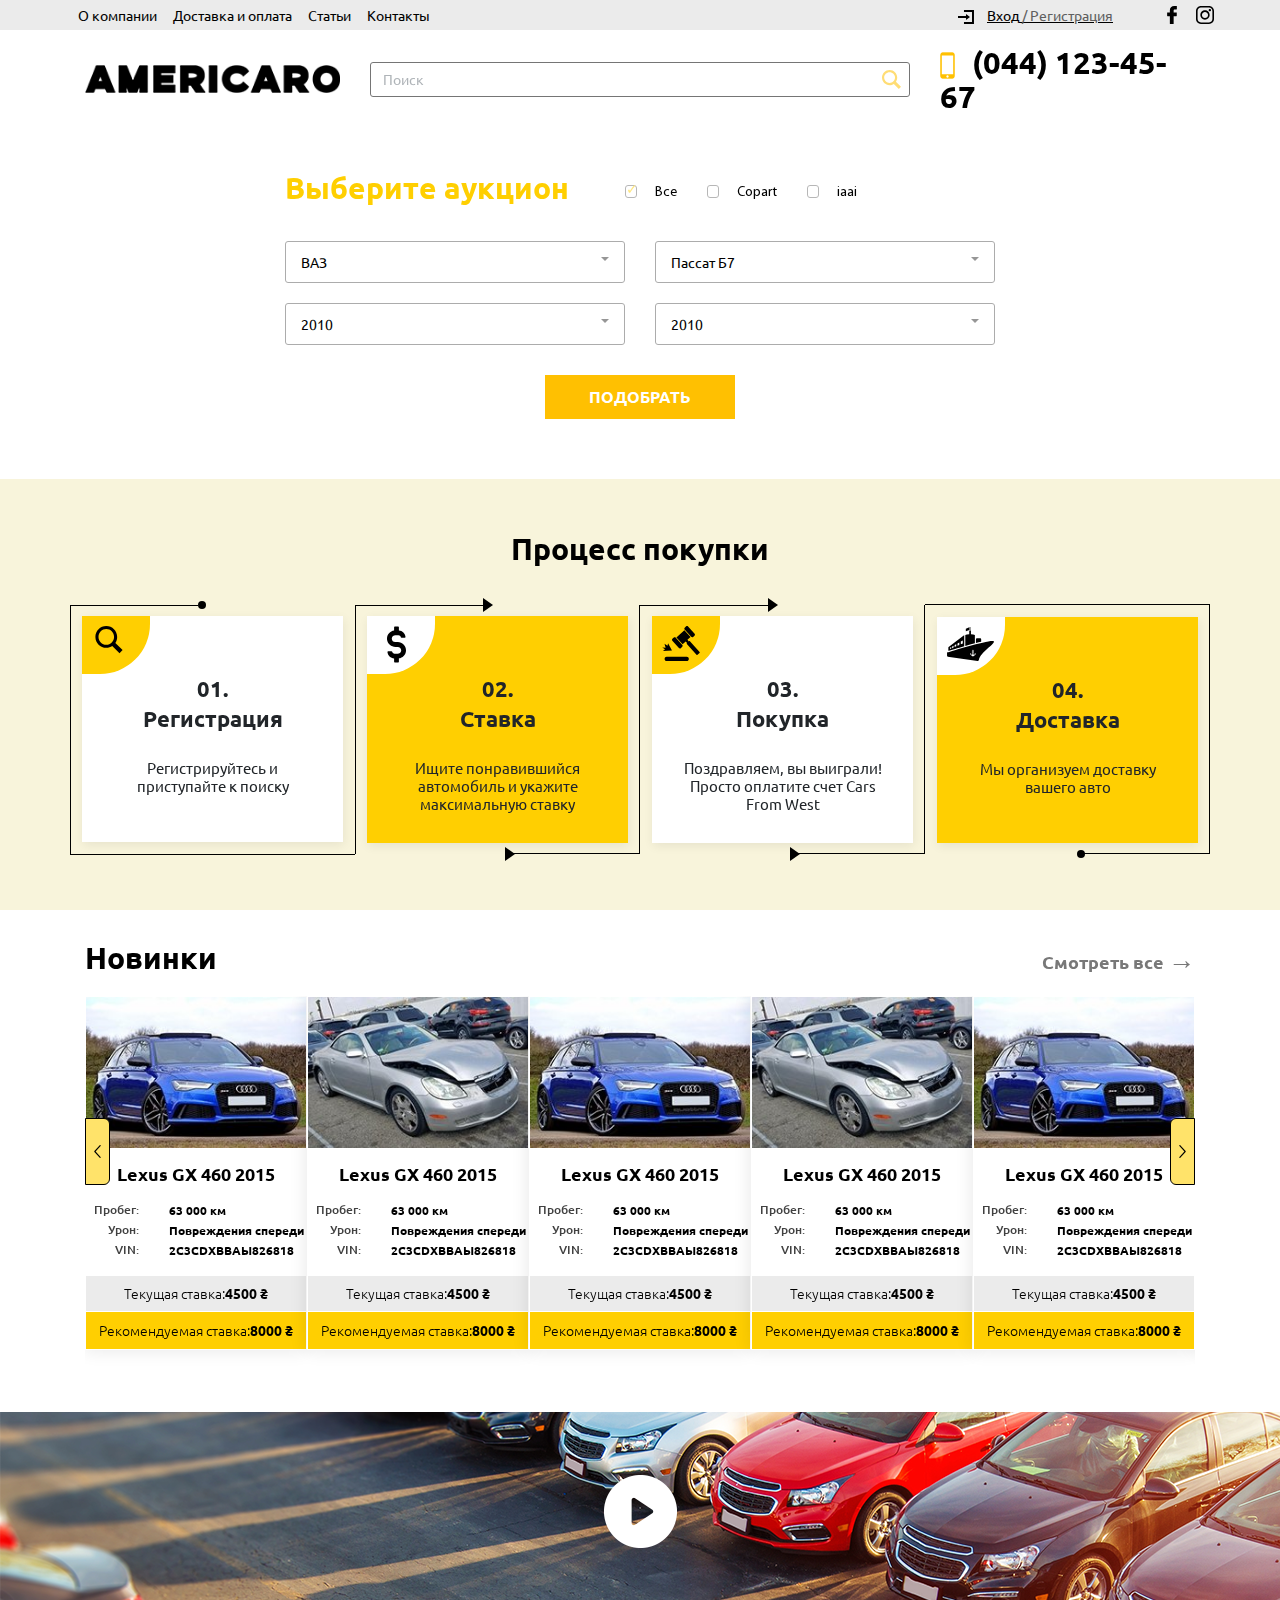
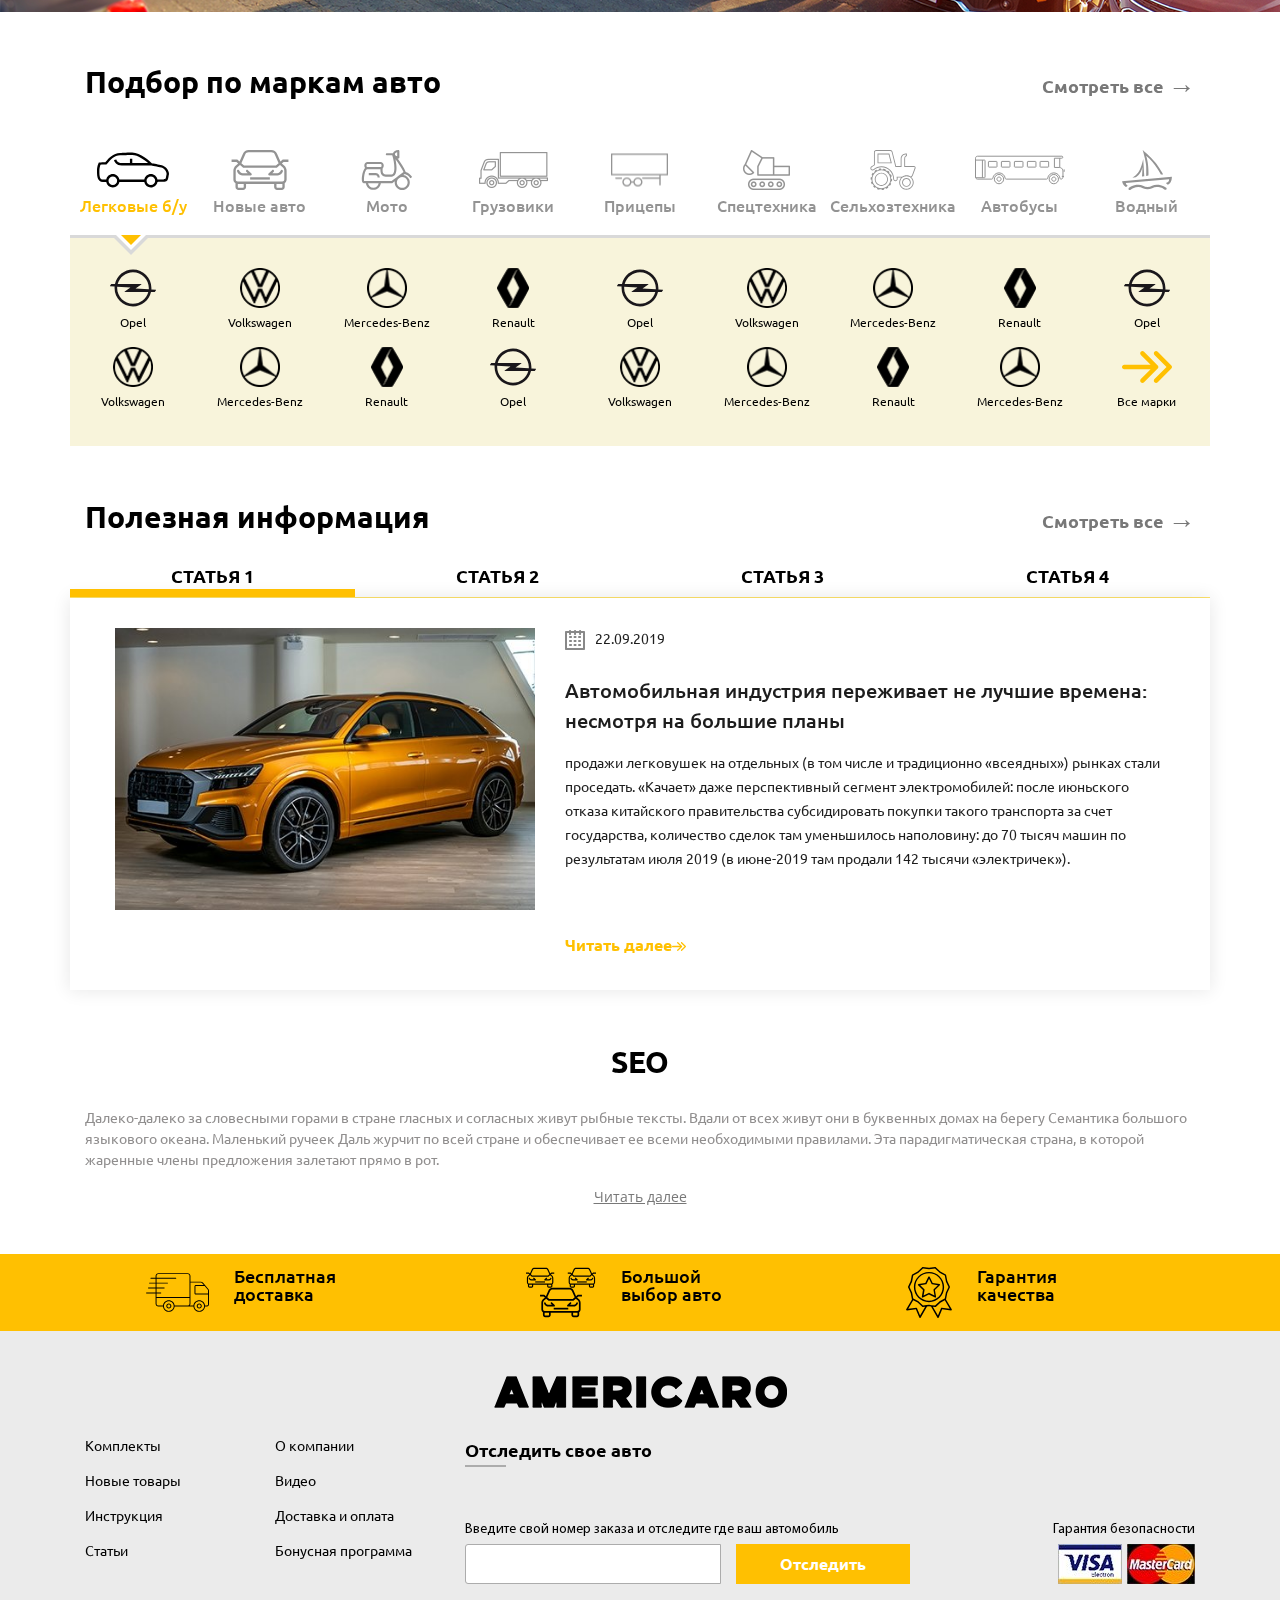
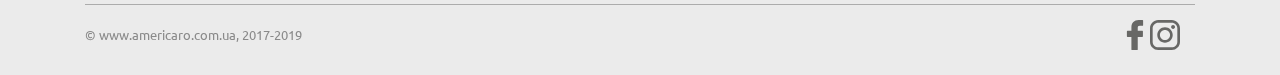
==== commit 2aa07baa: "editing  pages" ====
--- a/src/index.html
+++ b/src/index.html
@@ -557,18 +557,18 @@
                         </a></li>
                     <li class="brands__item">
                         <a data-toggle="tab" href="#Trucks" class="brands__item--link">
-                            <img src="img/home/trucks.svg" alt="Trucks" class="brands__icon svg">
+                            <img src="img/home/trucks.svg" alt="Trucks" class="brands__icon svg brands__icon--filter">
                             Грузовики
                         </a></li>
 
                     <li class="brands__item">
                         <a data-toggle="tab" href="#Trailers" class="brands__item--link">
-                            <img src="img/home/trailers.svg" alt="Trailers" class="brands__icon  svg">
+                            <img src="img/home/trailers.svg" alt="Trailers" class="brands__icon  svg brands__icon--filter">
                             Прицепы
                         </a></li>
                     <li class="brands__item">
                         <a data-toggle="tab" href="#SpecialMachinery" class="brands__item--link">
-                            <img src="img/home/special-machinery.svg" alt="Special machinery" class="brands__icon  svg">
+                            <img src="img/home/special-machinery.svg" alt="Special machinery" class="brands__icon  svg brands__icon--filter">
                             Спецтехника
                         </a></li>
 
--- a/src/style/css/style.css
+++ b/src/style/css/style.css
@@ -1 +1 @@
-.title{font-family:'Ubuntu', sans-serif;font-size:30px;line-height:30px;font-weight:bold;color:#000000}.button{background-color:#ffc001;font-family:'Ubuntu', sans-serif;font-size:16px;line-height:30px;font-weight:700;color:#ffffff;border-radius:0}.all-link{font-size:18px;line-height:30px;font-weight:700;color:#787878;text-align:right}.all-link__arrow{font-size:27px;font-weight:900}.all-link:hover{text-decoration:none;color:#ffc001}.image{max-width:100%;display:block;margin:0 auto}.header{font-family:'Ubuntu', sans-serif;position:relative}.header__background{background:#ebebeb;margin-bottom:15px;padding:0 10px}.header__heading{-webkit-box-pack:justify;-ms-flex-pack:justify;justify-content:space-between;-webkit-box-align:center;-ms-flex-align:center;align-items:center}.header__menu{padding:0;list-style-type:none;margin:0}.header__link{text-decoration:none;font-size:14px;line-height:30px;font-weight:400;color:#000000;padding:0}.header__icon{width:18px;height:18px;margin-right:11px}.header__authorization{font-size:14px;line-height:30px;font-weight:400;text-decoration:underline;-webkit-text-decoration-color:#000000;text-decoration-color:#000000;margin-right:50px}.header__authorization:hover{text-decoration:none}.header__authorization--entrance{color:#000000}.header__authorization--registry{color:#5f5f5f}.header__authorization--image{width:16px;height:14px;margin-right:13px}.header__social{-webkit-box-align:center;-ms-flex-align:center;align-items:center}.header__phone{font-family:'Ubuntu', sans-serif;font-size:30.6px;line-height:34px;font-weight:700;color:#000000;text-decoration:none}.header__phone--image{margin-right:10px}.header__phone:hover{text-decoration:none;color:#ffcf01}.header__phone--text{font-family:'Ubuntu', sans-serif}.header__content{-webkit-box-pack:justify;-ms-flex-pack:justify;justify-content:space-between;-webkit-box-align:center;-ms-flex-align:center;align-items:center}.header__input{opacity:0.54;border:1px solid #000000;border-radius:3px;font-size:14px;line-height:30px;font-weight:400;color:#000000;background:url("../../img/home/magnifier.svg") no-repeat;background-position:right}.header__menu .header__item .header__link{color:#000000}.auction{padding:60px 0;font-family:'Ubuntu', sans-serif}.auction__heading{-webkit-box-align:center;-ms-flex-align:center;align-items:center;margin-bottom:30px}.auction__title{color:#ffcf01}.auction__button{background-color:#ffffff;border:1px solid #acacac;border-radius:3px;font-size:14px;line-height:30px;font-weight:400;color:#000000;text-align:left;padding:5px 15px}.auction__button:after{margin:0;position:absolute;right:15px;top:15px;color:#969696}.auction__list{margin-bottom:20px}.auction__menu{width:95%;overflow-y:scroll;height:250px;left:-1px!important}.auction__menu::-webkit-scrollbar{width:12px;background-color:#e1e1e1}.auction__menu::-webkit-scrollbar-thumb{background-color:#b7b7b7;border-radius:4px;height:31px}.auction__label{font-family:'Myriad Pro Regular';font-size:14.2px;line-height:30px;font-weight:400;color:#000000;padding:0 0 0 30px;margin:0 30px 0 0;position:relative;cursor:pointer}.auction__label:before{content:"";border-radius:3px;opacity:0.5;border:1px solid #707070;background:#ffffff;width:12px;height:13px;position:absolute;top:7px;left:0}.auction__check[type=checkbox]{display:none}.auction__link{font-family:'Ubuntu', sans-serif;font-size:14px;line-height:30px;font-weight:400;color:#000000}.auction__form{padding:0}.auction__inner{margin-bottom:10px}.auction__check[type=checkbox]:checked+.auction__label:before{content:"\2713";display:-webkit-box;display:-ms-flexbox;display:flex;-webkit-box-align:center;-ms-flex-align:center;align-items:center;color:#ffcf01}.purchase{background:#f8f4db;padding:55px 0;font-family:'Ubuntu', sans-serif}.purchase__title{margin-bottom:40px}.purchase__element{padding:12px;width:25%;z-index:99;position:relative}.purchase__element--one{border-bottom:1px solid #000000}.purchase__element--one:after{content:"";position:absolute;top:1px;left:0;border:1px solid #000000;width:100%;height:100%;z-index:-1;clip:rect(auto, 128px, 249px, auto)}.purchase__element--one:before{content:"";width:8px;height:8px;background-color:#000000;border-radius:50%;position:absolute;top:-3px;left:45%}.purchase__element--two:after{content:"";position:absolute;top:1px;left:0;border:1px solid #000000;width:100%;height:100%;z-index:-1;clip:rect(auto, 128px, 249px, auto)}.purchase__element--two:before{content:"";position:absolute;bottom:1px;right:0;border:1px solid #000000;width:100%;height:100%;z-index:-1;clip:rect(auto, 128px, 249px, auto);-webkit-transform:rotate(180deg);-ms-transform:rotate(180deg);transform:rotate(180deg)}.purchase__element--three:after{content:"";position:absolute;top:1px;left:0;border:1px solid #000000;width:100%;height:100%;z-index:-1;clip:rect(auto, 128px, 1px, auto)}.purchase__element--three:before{content:"";position:absolute;bottom:1px;right:0;border:1px solid #000000;width:100%;height:100%;z-index:-1;clip:rect(auto, 128px, 249px, auto);-webkit-transform:rotate(180deg);-ms-transform:rotate(180deg);transform:rotate(180deg)}.purchase__element--fo{border-top:1px solid #000000}.purchase__element--fo:after{content:"";width:8px;height:8px;background-color:#000000;border-radius:50%;position:absolute;bottom:-3px;right:44%}.purchase__element--fo:before{content:"";position:absolute;bottom:1px;right:0;border:1px solid #000000;width:100%;height:100%;z-index:-1;clip:rect(auto, 128px, 267px, auto);-webkit-transform:rotate(180deg);-ms-transform:rotate(180deg);transform:rotate(180deg)}.purchase__element--center:after{content:"";position:absolute;top:-6px;left:45%;width:0;height:0;border-top:7px solid transparent;border-left:10px solid #000000;border-bottom:7px solid transparent}.purchase__element--center:before{content:"";position:absolute;bottom:-6px;right:44%;width:0;height:0;border-top:7px solid transparent;border-left:10px solid #000000;border-bottom:7px solid transparent}.purchase__item{-webkit-box-shadow:1px 3px 10px 0 rgba(0, 0, 0, 0.07);box-shadow:1px 3px 10px 0 rgba(0, 0, 0, 0.07);padding:0;width:100%;z-index:99;height:100%}.purchase__item--white{background-color:#ffffff}.purchase__item--yellow{background-color:#ffcf01}.purchase__name{font-size:22px;line-height:30px;font-weight:700;display:block;margin-bottom:25px;text-align:center;white-space:pre-line;font-family:'Ubuntu', sans-serif}.purchase__text{font-size:15px;line-height:1.2;font-weight:400;text-align:center;display:block}.purchase__info{padding:0 10% 30px}.purchase__picture{border-radius:0px 0px 50px 0px;width:68px;height:58px;padding-top:10px;padding-left:10px}.purchase__picture--inner{padding-left:20px}.purchase__picture--white{background-color:#ffffff}.purchase__picture--yellow{background-color:#ffcf01}.new{padding:33px 0 12px;font-family:'Ubuntu', sans-serif}.new__heading{margin-bottom:15px}.new__slider{padding-bottom:50px}.new__element{background-color:#ffffff;-webkit-box-shadow:0 0 17px 1px rgba(0, 0, 0, 0.09);box-shadow:0 0 17px 1px rgba(0, 0, 0, 0.09);width:20%;border-top:1px solid transparent;border-left:1px solid transparent;border-right:1px solid transparent;text-align:center;height:calc(100% - 14%)}.new__element:hover{border-color:#ffe36a}.new__name{font-size:18px;line-height:1.2;font-weight:bold;color:#000000;display:block;margin-bottom:15px}.new__list{font-size:12px;line-height:20px;font-weight:500;color:#414141;list-style-type:none;text-align:right}.new__values{font-size:12px;line-height:20px;font-weight:bold;color:#000000;list-style-type:none;text-align:left}.new__rate{font-size:14px;line-height:1.2;font-weight:300;color:#000000;width:100%;border-radius:0;padding:9px 0;margin:0 0 1px}.new__rate--price{font-weight:bold}.new__rate--current{background-color:#ebebeb}.new__rate--recommended{background-color:#ffcf01}.new__more{position:absolute;bottom:-50px;left:0;height:50px;width:100%;background:white;-webkit-box-shadow:0 0 17px 1px rgba(0, 0, 0, 0.09);box-shadow:0 0 17px 1px rgba(0, 0, 0, 0.09);border-bottom:1px solid #ffe36a;border-left:1px solid #ffe36a;border-right:1px solid #ffe36a;display:none;font-family:'Open Sans', sans-serif;padding:20px 0 10px;font-size:12px;text-decoration:underline;color:#4e4e4e}.new__more:hover{color:#ffcf01}.new__image{margin-bottom:15px}.new__prev{width:25px;height:67px;border:1px solid #000000;background-color:#ffe36a;border-radius:0 6px 6px 0;top:122px;opacity:1}.new__prev--icon{background:url("../../img/home/arrow-slider.svg") no-repeat;-webkit-transform:rotate(180deg);-ms-transform:rotate(180deg);transform:rotate(180deg);width:7px;height:13px}.new__next{opacity:1;width:25px;height:67px;border:1px solid #000000;background-color:#ffe36a;border-radius:6px 0 0 6px;top:122px}.new__next--icon{background:url("../../img/home/arrow-slider.svg") no-repeat;width:7px;height:13px}@media (min-width:991px) and (max-width:2560px){#carousel-example .carousel-inner .active.new__element.carousel-item+.carousel-item+.carousel-item+.carousel-item+.carousel-item+.carousel-item{position:absolute;top:0;right:-20%;z-index:-1;display:block;visibility:visible;height:auto}}@media (min-width:768px) and (max-width:991px){#carousel-example .carousel-inner .active.new__element.carousel-item+.carousel-item+.carousel-item+.carousel-item{position:absolute;top:0;right:-33.3333%;z-index:-1;display:block;visibility:visible;height:auto}}@media (min-width:576px) and (max-width:768px){#carousel-example .carousel-inner .active.new__element.carousel-item+.carousel-item+.carousel-item{position:absolute;top:0;right:-50%;z-index:-1;display:block;visibility:visible;height:auto}}@media (min-width:576px){#carousel-example .carousel-item{margin-right:0}#carousel-example .carousel-inner .active+.carousel-item{display:block}#carousel-example .carousel-inner .carousel-item.active:not(.carousel-item-right):not(.carousel-item-left),#carousel-example .carousel-inner .carousel-item.active:not(.carousel-item-right):not(.carousel-item-left)+.carousel-item{-webkit-transition:none;-o-transition:none;transition:none}#carousel-example .carousel-inner .carousel-item-next{position:relative;-webkit-transform:translate3d(0, 0, 0);transform:translate3d(0, 0, 0)}#carousel-example .active.carousel-item-left+.carousel-item-next.carousel-item-left,#carousel-example .carousel-item-next.carousel-item-left+.carousel-item,#carousel-example .carousel-item-next.carousel-item-left+.carousel-item+.carousel-item{position:relative;-webkit-transform:translate3d(-100%, 0, 0);transform:translate3d(-100%, 0, 0);visibility:visible}#carousel-example .carousel-inner .carousel-item-prev.carousel-item-right{position:absolute;top:0;left:0;z-index:-1;display:block;visibility:visible}#carousel-example .active.carousel-item-right+.carousel-item-prev.carousel-item-right,#carousel-example .carousel-item-prev.carousel-item-right+.carousel-item,#carousel-example .carousel-item-prev.carousel-item-right+.carousel-item+.carousel-item{position:relative;-webkit-transform:translate3d(100%, 0, 0);transform:translate3d(100%, 0, 0);visibility:visible;display:block}}@media (min-width:768px){#carousel-example .carousel-inner .active+.carousel-item+.carousel-item{display:block}#carousel-example .carousel-inner .carousel-item.active:not(.carousel-item-right):not(.carousel-item-left)+.carousel-item+.carousel-item{-webkit-transition:none;-o-transition:none;transition:none}#carousel-example .carousel-inner .carousel-item-next{position:relative;-webkit-transform:translate3d(0, 0, 0);transform:translate3d(0, 0, 0)}#carousel-example .carousel-item-next.carousel-item-left+.carousel-item+.carousel-item+.carousel-item{position:relative;-webkit-transform:translate3d(-100%, 0, 0);transform:translate3d(-100%, 0, 0);visibility:visible}#carousel-example .carousel-item-prev.carousel-item-right+.carousel-item+.carousel-item+.carousel-item{position:relative;-webkit-transform:translate3d(100%, 0, 0);transform:translate3d(100%, 0, 0);visibility:visible;display:block}}@media (min-width:991px){#carousel-example .carousel-inner .active+.carousel-item+.carousel-item+.carousel-item{display:block}#carousel-example .carousel-inner .carousel-item.active:not(.carousel-item-right):not(.carousel-item-left)+.carousel-item+.carousel-item+.carousel-item{-webkit-transition:none;-o-transition:none;transition:none}#carousel-example .carousel-inner .active.carousel-item+.carousel-item+.carousel-item+.carousel-item+.carousel-item+.carousel-item{position:absolute;top:0;right:-25%;z-index:-1;display:block;visibility:visible}#carousel-example .carousel-item-next.carousel-item-left+.carousel-item+.carousel-item+.carousel-item+.carousel-item{position:relative;-webkit-transform:translate3d(-100%, 0, 0);transform:translate3d(-100%, 0, 0);visibility:visible}#carousel-example .carousel-item-prev.carousel-item-right+.carousel-item+.carousel-item+.carousel-item+.carousel-item{position:relative;-webkit-transform:translate3d(100%, 0, 0);transform:translate3d(100%, 0, 0);visibility:visible;display:block}}@media (min-width:1200px){#carousel-example .carousel-inner .active+.carousel-item+.carousel-item+.carousel-item+.carousel-item{display:block}#carousel-example .carousel-inner .carousel-item.active:not(.carousel-item-right):not(.carousel-item-left)+.carousel-item+.carousel-item+.carousel-item+.carousel-item{-webkit-transition:none;-o-transition:none;transition:none}#carousel-example .carousel-inner .active.carousel-item+.carousel-item+.carousel-item+.carousel-item+.carousel-item+.carousel-item{position:absolute;top:0;right:-20%;z-index:-1;display:block;visibility:visible}#carousel-example .carousel-item-next.carousel-item-left+.carousel-item+.carousel-item+.carousel-item+.carousel-item+.carousel-item{position:relative;-webkit-transform:translate3d(-100%, 0, 0);transform:translate3d(-100%, 0, 0);visibility:visible}#carousel-example .carousel-item-prev.carousel-item-right+.carousel-item+.carousel-item+.carousel-item+.carousel-item+.carousel-item{position:relative;-webkit-transform:translate3d(100%, 0, 0);transform:translate3d(100%, 0, 0);visibility:visible;display:block}}.new__element:hover .new__more{display:block}.video{padding:0 0 15px}.video__image{background:url("../../img/home/video-bg.png") no-repeat;background-size:cover;height:200px}.video__modal{position:fixed;z-index:100000;left:0;top:0;width:100%;height:100%;overflow:auto;background-color:#000;background-color:rgba(0, 0, 0, 0.8);padding-top:60px}.video__modal--hide{display:none}.video__element{width:60%;height:50%;background-color:hsla(0, 0%, 100%, 0.15);margin:5% auto;padding:40px;border-radius:5px;position:relative}.video__close{width:24px;height:24px;position:absolute;display:block;right:12px;top:12px;cursor:pointer;border:none;outline:0}.video__item{position:relative;width:100%;height:calc(100% - 40px);padding-top:40px;overflow:hidden}.video__item--wrap{position:absolute;top:0;left:0;width:100%;height:100%}.brands{font-family:'Ubuntu', sans-serif;padding:40px 0}.brands__select{display:none;margin-bottom:15px}.brands__heading{margin-bottom:45px}.brands__list{padding:0;list-style-type:none;border:none;margin-bottom:15px}.brands__item{font-size:16px;line-height:30px;font-weight:500;width:125px}.brands__item--link{color:#939393;text-decoration:none;display:-webkit-box;display:-ms-flexbox;display:flex;-webkit-box-orient:vertical;-webkit-box-direction:normal;-ms-flex-direction:column;flex-direction:column;-webkit-box-align:center;-ms-flex-align:center;align-items:center}.brands__item--link:hover{color:#ffc001;text-decoration:none}.brands__item--active{position:relative}.brands__item--active:after{content:"";position:absolute;bottom:-25px;left:50px;width:0;height:0;border-left:10px solid transparent;border-right:10px solid transparent;border-top:10px solid #ffc001;z-index:99}.brands__item--active:before{content:"";position:absolute;bottom:-30px;left:45px;width:0;height:0;border-left:15px solid transparent;border-right:15px solid transparent;border-top:15px solid #ffffff;z-index:9}.brands__active{position:relative;color:#ffc001}.brands__active:after{content:"";position:absolute;bottom:-35px;left:40px;width:0;height:0;border-left:20px solid transparent;border-right:20px solid transparent;border-top:20px solid #d9d9d9}.brands__icon{max-width:90px;height:40px}.brands__icon path{fill:#939393}.brands__icon:hover path{fill:#000000}.brands__icon--bus path{stroke:#939393;fill:none}.brands__icon--bus path{stroke:#939393;fill:none}.brands__icon--color path{stroke:none}.brands__dropdown{background-color:#f8f4db;border-top:3px solid #d9d9d9;padding:30px 0 20px}.brands__element{font-size:12px;line-height:29px;font-weight:400;width:125px;margin-bottom:10px}.brands__element--link{color:#000000;text-decoration:none;display:-webkit-box;display:-ms-flexbox;display:flex;-webkit-box-orient:vertical;-webkit-box-direction:normal;-ms-flex-direction:column;flex-direction:column;-webkit-box-align:center;-ms-flex-align:center;align-items:center}.brands__element--link:hover{color:#ffc001;text-decoration:none}.brands__logo{max-width:50px;height:40px}.brands__active .brands__icon path{fill:#000000}.brands__item:hover .brands__item--link .brands__icon--bus path{stroke:#000000;fill:none}.info{font-family:'Ubuntu', sans-serif;margin-bottom:57px}.info__heading{margin-bottom:22px}.info__element{background-color:#ffffff;-webkit-box-shadow:0 0 17px 1px rgba(0, 0, 0, 0.09);box-shadow:0 0 17px 1px rgba(0, 0, 0, 0.09);padding:30px}.info__calendar{margin-right:10px}.info__data{font-size:14px;line-height:21px;font-weight:400;color:#1d1d1d;display:block;margin-bottom:25px}.info__name{font-size:20px;line-height:30px;font-weight:500;color:#1d1d1d;display:block;margin-bottom:15px}.info__text{font-size:14px;line-height:24px;font-weight:400;color:#1d1d1d;margin-bottom:60px}.info__link{font-size:16px;line-height:30px;font-weight:700;color:#ffc001}.info__link:hover{text-decoration:none;color:#000000}.info__arrow{width:14px;height:9px}.info__tabs{font-size:18px;line-height:27px;font-weight:900;text-transform:uppercase;color:#000000;display:block}.info__tabs:hover{text-decoration:none;color:#ffc001}.info__nav{border-color:#ffe36a;text-align:center}.info__item{padding:0}.info__nav .active{border-bottom:8px solid #ffc001}.seo{font-family:'Ubuntu', sans-serif;margin-bottom:43px}.seo__title{margin-bottom:30px}.seo__text{font-size:14.1px;line-height:21px;font-weight:400;color:#908e8e;margin-bottom:12px}.seo__link{font-family:'Open Sans', sans-serif;font-size:14px;line-height:29px;font-weight:400;color:#787878;text-decoration:underline}.seo__link:hover{text-decoration:none;color:#ffc001}.advantages{background-color:#ffc001;padding:13px 0;font-family:'Ubuntu', sans-serif}.advantages__name{font-size:18px;line-height:18px;font-weight:500;color:#000000;width:50%}.advantages__element{width:20%}.advantages__image{margin-right:25px}.footer{background:#ebebeb;padding:45px 0 25px;font-family:'Ubuntu', sans-serif}.footer__logo{margin-bottom:20px}.footer__link{font-size:14px;line-height:35px;font-weight:400;color:#000000}.footer__link:hover{text-decoration:none;color:#ffc001}.footer__name{font-size:18px;line-height:29px;font-weight:700;color:#000000;position:relative;margin-bottom:50px;display:block}.footer__name:after{content:"";position:absolute;top:30px;left:0;width:41px;height:1px;border:1px solid #acacac}.footer__text{font-family:"Myriad Pro Regular";font-size:14px;line-height:29px;font-weight:400;color:#000000}.footer__input{background-color:#ffffff;border:1px solid #acacac;border-radius:3px;height:40px;margin-right:15px}.footer__button{padding:4px 43px}.footer__guarantee{text-align:right}.footer__visa{margin-right:5px}.footer__card{margin:0;-webkit-box-pack:end;-ms-flex-pack:end;justify-content:flex-end}.footer__line{border-bottom:1px solid #acacac;margin-bottom:15px}.footer__inner{margin-bottom:20px}.footer__address{font-size:13px;line-height:30px;font-weight:400;color:#8a8a8a}.footer__address:hover{text-decoration:none;color:#ffc001}.footer__facebook{width:30px;height:30px;fill:#676765}.footer__instagram{width:30px;height:30px;fill:#676765}.footer__input::-webkit-inner-spin-button,.footer__input::-webkit-outer-spin-button{-webkit-appearance:none;margin:0}.profile{background:#f4f4f4;padding:40px 0}.profile__innerIcon{margin-right:5px}.profile__label{font-size:17.5px;line-height:37px}.profile__label:before{top:12px}.profile__detail{height:20px}.profile__detail:before{top:0;left:10px}.profile__remove{font-family:'Myriad Pro Regular';font-size:17.1px;line-height:36px;font-weight:400;color:#000000;text-align:right}.profile__remove:hover{color:#f0b500;text-decoration:none}.profile__mark{font-family:'Myriad Pro Regular';font-size:17.5px;line-height:37px;font-weight:400;text-decoration:none;color:#000000;width:55%}.profile__mark--button{padding:0;border:none;text-decoration:underline}.profile__mark--button:hover{color:#f0b500;text-decoration:underline}.profile__item{background:#ffffff;border:1px solid #e1e1e1;padding:30px 0;margin-bottom:10px}.profile__picture{font-family:'Ubuntu', sans-serif;font-size:13px;font-weight:300;text-decoration:underline;color:#4e4e4e;display:block}.profile__picture--image path{fill:#7e7e7e}.profile__picture:hover{color:#f0b500}.profile__image{margin-bottom:25px}.profile__title{font-family:'Ubuntu', sans-serif;font-size:18px;line-height:1.2;font-weight:700;color:#000000}.profile__priceDolar{font-family:'Ubuntu', sans-serif;font-size:24px;line-height:1.2;font-weight:700;color:#000000}.profile__circle{color:#b7b7b7;margin:0 10px}.profile__priceUan{font-family:'Ubuntu', sans-serif;font-size:18px;line-height:1.2;font-weight:300;color:#4e4e4e}.profile__data{font-family:'Ubuntu', sans-serif;font-size:13px;font-weight:300;color:#4e4e4e}.profile__data--image path{fill:#7e7e7e}.profile__delete{border:1px solid #e1e1e1;border-radius:3px;font-family:'Ubuntu', sans-serif;font-size:12px;font-weight:300;color:#4e4e4e;padding:5px}.profile__delete:hover{border-color:#ffcf01;text-decoration:none;color:#4e4e4e}.profile__delete--image path{fill:#7e7e7e}.profile__name{font-family:'Ubuntu', sans-serif;font-size:24px;line-height:1.2;font-weight:700;color:#000000}.profile__text{font-family:'Ubuntu', sans-serif;font-size:18px;line-height:24px;font-weight:300;color:#7e7e7e;display:block}.profile__text--bold{font-weight:bold}.profile__show{text-decoration:underline}.profile__number{font-family:'Ubuntu', sans-serif;font-size:20px;line-height:19px;font-weight:500;color:#000000}.profile__button{padding:8px;border:none;text-align:center;width:100%}.profile__button:hover{color:#000000}.profile__button--icon path{fill:#ffffff}.profile__list{padding:0 5px;font-family:'Ubuntu', sans-serif;font-size:18px;font-weight:400;color:#4e4e4e;margin:0}.profile__icon{max-width:20px;max-height:28px}.profile__icon path{fill:#f0b500}.profile__element{margin-bottom:5px;width:50%}.profile__wrap{margin-bottom:20px}.profile__info{border-left:1px solid #e1e1e1}.profile__form{padding:0}.profile__delete:hover .profile__delete--image path{fill:#f0b500}.profile__picture:hover .profile__picture--image path{fill:#f0b500}.profile__remove:hover .profile__remove--icon path{fill:#f0b500}.profile__mark--button:hover .profile__mark--icon path{fill:#f0b500}.profile__button:hover .profile__button--icon path{fill:#000000}.catalog{border-top:4px solid #f4f4f4;border-bottom:4px solid #f4f4f4;padding:20px 0}.catalog__auction{padding-bottom:45px}.catalog__heading{margin-bottom:35px}.catalog__title{color:#4e4e4e;font-size:24px;margin:0}.catalog__time{font-family:'Ubuntu', sans-serif;font-size:18px;line-height:30px;font-weight:400;color:#4e4e4e}.catalog__time--quantity{font-family:'Ubuntu', sans-serif;font-size:20px;line-height:30px;font-weight:700;color:#f0b500}.catalog__item{margin-bottom:40px}.catalog__item:after{content:"";position:absolute;width:92%;left:4%;bottom:-10px;border-bottom:1px solid #ebebeb}.catalog__text{font-family:'Ubuntu', sans-serif;font-size:13px;line-height:1.2;font-weight:300;color:#000000;margin:0}.catalog__more{font-family:'Ubuntu', sans-serif;font-size:33px;line-height:28px;font-weight:300;color:#f0b500}.catalog__more:hover{text-decoration:none;color:#000000}.catalog__icon{width:21px;height:20px}.catalog__icon path{fill:#7e7e7e}.catalog__subtitle{margin:0}.catalog__inner{padding:7px 15px}.catalog__info{display:-webkit-box;display:-ms-flexbox;display:flex;-webkit-box-orient:vertical;-webkit-box-direction:normal;-ms-flex-direction:column;flex-direction:column;-webkit-box-pack:justify;-ms-flex-pack:justify;justify-content:space-between}.catalog__link{font-family:'Ubuntu', sans-serif;font-size:16px;line-height:23px;font-weight:400;color:#000000;border:none;margin:0 1px;padding:0 7px}.catalog__link:hover{text-decoration:none;color:#ffc001}.catalog__link--active{font-weight:700;border:1px solid #ffcf01;border-radius:3px}.catalog__link--button{font-size:13.9px;font-weight:400;text-decoration:underline}.catalog__link--pre{position:relative}.catalog__link--pre:before{content:"\003C";position:absolute;top:0;left:-5px}.catalog__link--next{position:relative}.catalog__link--next:before{content:"\003E";position:absolute;top:0;right:-5px}.catalog__page{margin-right:23%}.catalog__model{font-family:'Ubuntu', sans-serif;font-size:20px;line-height:30px;font-weight:500;color:#4e4e4e;margin-bottom:35px;display:block}.catalog__box--item{background-color:#ffffff;border:2px solid #ebebeb;border-radius:2px;width:184px;text-align:center;margin-bottom:10px}.catalog__box--link{font-family:'Ubuntu', sans-serif;font-size:14px;line-height:30px;font-weight:400;color:#4e4e4e}.catalog__box--link:hover{text-decoration:none;color:#ffc001}.catalog__hide{position:relative}.catalog__hide:after{content:"\003E";position:absolute;top:-3px;right:-5px;-webkit-transform:rotate(-90deg);-ms-transform:rotate(-90deg);transform:rotate(-90deg)}.product{padding:35px 0}.product__item{width:716px;max-height:407px}.product__slider{position:relative;margin-bottom:20px}.product__image{width:100%}.product__example{width:11%;cursor:pointer}.product__inner{margin-bottom:10px}.product__heading{margin-bottom:20px}.product__navigation{margin-right:20px}.product__navigation--link{font-family:'Ubuntu', sans-serif;font-size:12px;line-height:1.2;font-weight:300;color:#4e4e4e}.product__navigation--marker{position:relative}.product__navigation--marker:after{content:"";position:absolute;top:12px;right:-11px;width:4px;height:4px;background-color:#ffcf01;border-radius:50%}.product__current-rate{font-family:'Ubuntu', sans-serif;font-size:18px;line-height:1.2;font-weight:300;color:#4e4e4e}.product__current-rate--bold{font-family:'Ubuntu', sans-serif;font-size:24px;line-height:1.2;font-weight:700;color:#000000}.product__table{border:1px solid #e1e1e1;border-radius:3px;margin-bottom:20px}.product__table--heading{background-color:#ffcf01;font-family:'Ubuntu', sans-serif;font-size:18px;font-weight:bold;color:#000000}.product__table--name{font-family:'Ubuntu', sans-serif;font-size:16px;line-height:20px;font-weight:400;color:#7e7e7e;width:50%}.product__table--value{font-family:'Ubuntu', sans-serif;font-size:16px;line-height:20px;font-weight:400;color:#000000;width:50%}.product__table--red{color:#fd3f3f}.product__table--total{background-color:#e1e1e1;border-radius:0px 0px 3px 3px;color:#000000}.product__table--total td{color:#000000}.product__input{border:1px solid #e1e1e1;border-radius:3px;width:100%;text-align:center}.product__payment{width:65%}.product__payment--value{width:35%}.product__button{font-family:'Ubuntu', sans-serif;font-size:16.1px;line-height:20px;font-weight:400;color:#000000;padding:5px 5px;border:1px solid #e1e1e1;border-radius:3px;background:transparent}.product__title{font-family:'Ubuntu', sans-serif;font-size:16px;line-height:21px;font-weight:700;color:#000000}.product__subtitle{font-family:'Ubuntu', sans-serif;font-size:14px;line-height:21px;font-weight:500;color:#000000}.product__text{font-family:'Ubuntu', sans-serif;font-size:14px;line-height:21px;font-weight:300;color:#000000}.product__wrap{background-color:#f8f4db;padding:20px}.product__table .product__calculator--input{padding:0}.product__table thead th{border-bottom:none}.product__border tbody td{border:none}.product__border tbody tr{border-bottom:1px solid #e1e1e1}.product__table td,.product__table th{padding:9px 20px}.product__slider #thumbcarousel .carousel-inner .product__flex{display:-webkit-box;display:-ms-flexbox;display:flex;-webkit-box-orient:horizontal;-webkit-box-direction:normal;-ms-flex-direction:row;flex-direction:row;width:100%}.product__input::-webkit-inner-spin-button,.product__input::-webkit-outer-spin-button{-webkit-appearance:none;margin:0}@font-face{font-family:'Myriad Pro Regular';src:url('../../fonts/MyriadPro-Regular.eot');src:url('../../fonts/MyriadPro-Regular.eot?#iefix') format('embedded-opentype'), url('../../fonts/MyriadPro-Regular.woff') format('woff'), url('../../fonts/MyriadPro-Regular.ttf') format('truetype');font-weight:normal;font-style:normal}body{overflow-x:hidden}@media screen and (max-width:1200px){.header__phone{font-size:24.6px}.auction__link{font-size:13px}.new__element{width:25%}.purchase__element--center:after{left:51%}.purchase__element--center:before{right:52%}.purchase__element--one:before{left:51%}.purchase__element--fo:after{right:51%}.purchase__element--one:after{clip:rect(auto, 128px, 267px, auto)}.purchase__element--two:after{clip:rect(auto, 128px, 267px, auto)}.purchase__element--two:before{clip:rect(auto, 128px, 266px, auto)}.purchase__element--three:before{clip:rect(auto, 128px, 266px, auto)}.profile__element{width:100%}.catalog__box--item{width:155px}.brands__item{font-size:14px;width:106px}}@media screen and (max-width:992px){.auction__heading{-webkit-box-orient:vertical;-webkit-box-direction:normal;-ms-flex-direction:column;flex-direction:column;-webkit-box-align:center;-ms-flex-align:center;align-items:center}.title{text-align:center}.auction__title{margin-bottom:30px}.new__element{width:33%}.advantages__element{width:35%}.footer__name{margin-bottom:15px}.header__heading{-webkit-box-align:start;-ms-flex-align:start;align-items:start}.info__inner{margin-bottom:20px}.purchase__element{width:50%}.purchase__element--one:before{display:none}.purchase__element--one:after{display:none}.purchase__element--center:after{display:none}.purchase__element--center:before{display:none}.purchase__element--one:before{display:none}.purchase__element--fo:after{display:none}.purchase__element--two:after{display:none}.purchase__element--two:before{display:none}.purchase__element--three:before{display:none}.purchase__element--fo:before{display:none}.purchase__element--three:after{display:none}.purchase__element--one{border:none}.purchase__element--fo{border:none}.profile__button{width:50%}.profile__wrapper{margin-bottom:10px}.profile__mark{width:30%}.catalog__page{margin-right:13%}.catalog__box--item{margin:0 auto 10px}.brands__select{display:block}.brands__list{display:none}}@media screen and (max-width:768px){.header__authorization--entrance,.header__authorization--registry{display:none}.header__authorization{margin-right:11px}.header__phone--text{display:none}.auction__wrap{margin:0}.new__element{width:50%}.advantages__element{width:70%;margin-bottom:20px;-webkit-box-align:center;-ms-flex-align:center;align-items:center;-ms-flex-pack:distribute;justify-content:space-around}.footer__list{text-align:center}.footer__guarantee{text-align:center}.footer__card{-webkit-box-pack:center;-ms-flex-pack:center;justify-content:center}.input-group{margin-bottom:10px}.info__element{padding:20px}.profile__remove{text-align:center;width:100%}.profile__form{text-align:center;width:100%}.profile__mark{text-align:center;width:100%}.catalog__box{padding:0 15px}}@media screen and (max-width:576px){.auction__link{font-size:12px}.title{font-size:22px}.new__element{width:100%}.footer__button{padding:4px 10px}.all-link{font-size:15px}.all-link__arrow{font-size:20px}.info__tabs{font-size:14px}.purchase__element{width:85%;margin:0 auto}.advantages__name{text-align:center}.brands__dropdown{width:100%;margin:0 auto}.brands__list{width:100%;margin:0 auto}.profile__button{width:95%}.catalog__link--visible{display:none}.pagination{-ms-flex-pack:distribute;justify-content:space-around}.catalog__page{margin-right:0}.product__heading{padding:0 10px}.product__wrapper{padding:0 10px}}+.title{font-family:'Ubuntu', sans-serif;font-size:30px;line-height:30px;font-weight:bold;color:#000000}.button{background-color:#ffc001;font-family:'Ubuntu', sans-serif;font-size:16px;line-height:30px;font-weight:700;color:#ffffff;border-radius:0}.all-link{font-size:18px;line-height:30px;font-weight:700;color:#787878;text-align:right}.all-link__arrow{font-size:27px;font-weight:900}.all-link:hover{text-decoration:none;color:#ffc001}.image{max-width:100%;display:block;margin:0 auto}.header{font-family:'Ubuntu', sans-serif;position:relative}.header__background{background:#ebebeb;margin-bottom:15px;padding:0 10px}.header__heading{-webkit-box-pack:justify;-ms-flex-pack:justify;justify-content:space-between;-webkit-box-align:center;-ms-flex-align:center;align-items:center}.header__menu{padding:0;list-style-type:none;margin:0}.header__link{text-decoration:none;font-size:14px;line-height:30px;font-weight:400;color:#000000;padding:0}.header__icon{width:18px;height:18px;margin-right:11px}.header__authorization{font-size:14px;line-height:30px;font-weight:400;text-decoration:underline;-webkit-text-decoration-color:#000000;text-decoration-color:#000000;margin-right:50px}.header__authorization:hover{text-decoration:none}.header__authorization--entrance{color:#000000}.header__authorization--registry{color:#5f5f5f}.header__authorization--image{width:16px;height:14px;margin-right:13px}.header__social{-webkit-box-align:center;-ms-flex-align:center;align-items:center}.header__phone{font-family:'Ubuntu', sans-serif;font-size:30.6px;line-height:34px;font-weight:700;color:#000000;text-decoration:none}.header__phone--image{margin-right:10px}.header__phone:hover{text-decoration:none;color:#ffcf01}.header__phone--text{font-family:'Ubuntu', sans-serif}.header__content{-webkit-box-pack:justify;-ms-flex-pack:justify;justify-content:space-between;-webkit-box-align:center;-ms-flex-align:center;align-items:center}.header__input{opacity:0.54;border:1px solid #000000;border-radius:3px;font-size:14px;line-height:30px;font-weight:400;color:#000000;background:url("../../img/home/magnifier.svg") no-repeat;background-position:right}.header__menu .header__item .header__link{color:#000000}.auction{padding:60px 0;font-family:'Ubuntu', sans-serif}.auction__heading{-webkit-box-align:center;-ms-flex-align:center;align-items:center;margin-bottom:30px}.auction__title{color:#ffcf01}.auction__button{background-color:#ffffff;border:1px solid #acacac;border-radius:3px;font-size:14px;line-height:30px;font-weight:400;color:#000000;text-align:left;padding:5px 15px}.auction__button:after{margin:0;position:absolute;right:15px;top:15px;color:#969696}.auction__list{margin-bottom:20px}.auction__menu{width:95%;overflow-y:scroll;height:250px;left:-1px!important}.auction__menu::-webkit-scrollbar{width:12px;background-color:#e1e1e1}.auction__menu::-webkit-scrollbar-thumb{background-color:#b7b7b7;border-radius:4px;height:31px}.auction__label{font-family:'Myriad Pro Regular';font-size:14.2px;line-height:30px;font-weight:400;color:#000000;padding:0 0 0 30px;margin:0 30px 0 0;position:relative;cursor:pointer}.auction__label:before{content:"";border-radius:3px;opacity:0.5;border:1px solid #707070;background:#ffffff;width:12px;height:13px;position:absolute;top:7px;left:0}.auction__check[type=checkbox]{display:none}.auction__link{font-family:'Ubuntu', sans-serif;font-size:14px;line-height:30px;font-weight:400;color:#000000}.auction__form{padding:0}.auction__inner{margin-bottom:10px}.auction__check[type=checkbox]:checked+.auction__label:before{content:"\2713";display:-webkit-box;display:-ms-flexbox;display:flex;-webkit-box-align:center;-ms-flex-align:center;align-items:center;color:#ffcf01}.purchase{background:#f8f4db;padding:55px 0;font-family:'Ubuntu', sans-serif}.purchase__title{margin-bottom:40px}.purchase__element{padding:12px;width:25%;z-index:99;position:relative}.purchase__element--one{border-bottom:1px solid #000000}.purchase__element--one:after{content:"";position:absolute;top:1px;left:0;border:1px solid #000000;width:100%;height:100%;z-index:-1;clip:rect(auto, 128px, 249px, auto)}.purchase__element--one:before{content:"";width:8px;height:8px;background-color:#000000;border-radius:50%;position:absolute;top:-3px;left:45%}.purchase__element--two:after{content:"";position:absolute;top:1px;left:0;border:1px solid #000000;width:100%;height:100%;z-index:-1;clip:rect(auto, 128px, 249px, auto)}.purchase__element--two:before{content:"";position:absolute;bottom:1px;right:0;border:1px solid #000000;width:100%;height:100%;z-index:-1;clip:rect(auto, 128px, 249px, auto);-webkit-transform:rotate(180deg);-ms-transform:rotate(180deg);transform:rotate(180deg)}.purchase__element--three:after{content:"";position:absolute;top:1px;left:0;border:1px solid #000000;width:100%;height:100%;z-index:-1;clip:rect(auto, 128px, 1px, auto)}.purchase__element--three:before{content:"";position:absolute;bottom:1px;right:0;border:1px solid #000000;width:100%;height:100%;z-index:-1;clip:rect(auto, 128px, 249px, auto);-webkit-transform:rotate(180deg);-ms-transform:rotate(180deg);transform:rotate(180deg)}.purchase__element--fo{border-top:1px solid #000000}.purchase__element--fo:after{content:"";width:8px;height:8px;background-color:#000000;border-radius:50%;position:absolute;bottom:-3px;right:44%}.purchase__element--fo:before{content:"";position:absolute;bottom:1px;right:0;border:1px solid #000000;width:100%;height:100%;z-index:-1;clip:rect(auto, 128px, 267px, auto);-webkit-transform:rotate(180deg);-ms-transform:rotate(180deg);transform:rotate(180deg)}.purchase__element--center:after{content:"";position:absolute;top:-6px;left:45%;width:0;height:0;border-top:7px solid transparent;border-left:10px solid #000000;border-bottom:7px solid transparent}.purchase__element--center:before{content:"";position:absolute;bottom:-6px;right:44%;width:0;height:0;border-top:7px solid transparent;border-left:10px solid #000000;border-bottom:7px solid transparent}.purchase__item{-webkit-box-shadow:1px 3px 10px 0 rgba(0, 0, 0, 0.07);box-shadow:1px 3px 10px 0 rgba(0, 0, 0, 0.07);padding:0;width:100%;z-index:99;height:100%}.purchase__item--white{background-color:#ffffff}.purchase__item--yellow{background-color:#ffcf01}.purchase__name{font-size:22px;line-height:30px;font-weight:700;display:block;margin-bottom:25px;text-align:center;white-space:pre-line;font-family:'Ubuntu', sans-serif}.purchase__text{font-size:15px;line-height:1.2;font-weight:400;text-align:center;display:block}.purchase__info{padding:0 10% 30px}.purchase__picture{border-radius:0px 0px 50px 0px;width:68px;height:58px;padding-top:10px;padding-left:10px}.purchase__picture--inner{padding-left:20px}.purchase__picture--white{background-color:#ffffff}.purchase__picture--yellow{background-color:#ffcf01}.new{padding:33px 0 12px;font-family:'Ubuntu', sans-serif}.new__heading{margin-bottom:15px}.new__slider{padding-bottom:50px}.new__element{background-color:#ffffff;-webkit-box-shadow:0 0 17px 1px rgba(0, 0, 0, 0.09);box-shadow:0 0 17px 1px rgba(0, 0, 0, 0.09);width:20%;border-top:1px solid transparent;border-left:1px solid transparent;border-right:1px solid transparent;text-align:center;height:calc(100% - 14%)}.new__element:hover{border-color:#ffe36a}.new__name{font-size:18px;line-height:1.2;font-weight:bold;color:#000000;display:block;margin-bottom:15px}.new__list{font-size:12px;line-height:20px;font-weight:500;color:#414141;list-style-type:none;text-align:right}.new__values{font-size:12px;line-height:20px;font-weight:bold;color:#000000;list-style-type:none;text-align:left}.new__rate{font-size:14px;line-height:1.2;font-weight:300;color:#000000;width:100%;border-radius:0;padding:9px 0;margin:0 0 1px}.new__rate--price{font-weight:bold}.new__rate--current{background-color:#ebebeb}.new__rate--recommended{background-color:#ffcf01}.new__more{position:absolute;bottom:-50px;left:0;height:50px;width:100%;background:white;-webkit-box-shadow:0 0 17px 1px rgba(0, 0, 0, 0.09);box-shadow:0 0 17px 1px rgba(0, 0, 0, 0.09);border-bottom:1px solid #ffe36a;border-left:1px solid #ffe36a;border-right:1px solid #ffe36a;display:none;font-family:'Open Sans', sans-serif;padding:20px 0 10px;font-size:12px;text-decoration:underline;color:#4e4e4e}.new__more:hover{color:#ffcf01}.new__image{margin-bottom:15px}.new__prev{width:25px;height:67px;border:1px solid #000000;background-color:#ffe36a;border-radius:0 6px 6px 0;top:122px;opacity:1}.new__prev--icon{background:url("../../img/home/arrow-slider.svg") no-repeat;-webkit-transform:rotate(180deg);-ms-transform:rotate(180deg);transform:rotate(180deg);width:7px;height:13px}.new__next{opacity:1;width:25px;height:67px;border:1px solid #000000;background-color:#ffe36a;border-radius:6px 0 0 6px;top:122px}.new__next--icon{background:url("../../img/home/arrow-slider.svg") no-repeat;width:7px;height:13px}@media (min-width:991px) and (max-width:2560px){#carousel-example .carousel-inner .active.new__element.carousel-item+.carousel-item+.carousel-item+.carousel-item+.carousel-item+.carousel-item{position:absolute;top:0;right:-20%;z-index:-1;display:block;visibility:visible;height:auto}}@media (min-width:768px) and (max-width:991px){#carousel-example .carousel-inner .active.new__element.carousel-item+.carousel-item+.carousel-item+.carousel-item{position:absolute;top:0;right:-33.3333%;z-index:-1;display:block;visibility:visible;height:auto}}@media (min-width:576px) and (max-width:768px){#carousel-example .carousel-inner .active.new__element.carousel-item+.carousel-item+.carousel-item{position:absolute;top:0;right:-50%;z-index:-1;display:block;visibility:visible;height:auto}}@media (min-width:576px){#carousel-example .carousel-item{margin-right:0}#carousel-example .carousel-inner .active+.carousel-item{display:block}#carousel-example .carousel-inner .carousel-item.active:not(.carousel-item-right):not(.carousel-item-left),#carousel-example .carousel-inner .carousel-item.active:not(.carousel-item-right):not(.carousel-item-left)+.carousel-item{-webkit-transition:none;-o-transition:none;transition:none}#carousel-example .carousel-inner .carousel-item-next{position:relative;-webkit-transform:translate3d(0, 0, 0);transform:translate3d(0, 0, 0)}#carousel-example .active.carousel-item-left+.carousel-item-next.carousel-item-left,#carousel-example .carousel-item-next.carousel-item-left+.carousel-item,#carousel-example .carousel-item-next.carousel-item-left+.carousel-item+.carousel-item{position:relative;-webkit-transform:translate3d(-100%, 0, 0);transform:translate3d(-100%, 0, 0);visibility:visible}#carousel-example .carousel-inner .carousel-item-prev.carousel-item-right{position:absolute;top:0;left:0;z-index:-1;display:block;visibility:visible}#carousel-example .active.carousel-item-right+.carousel-item-prev.carousel-item-right,#carousel-example .carousel-item-prev.carousel-item-right+.carousel-item,#carousel-example .carousel-item-prev.carousel-item-right+.carousel-item+.carousel-item{position:relative;-webkit-transform:translate3d(100%, 0, 0);transform:translate3d(100%, 0, 0);visibility:visible;display:block}}@media (min-width:768px){#carousel-example .carousel-inner .active+.carousel-item+.carousel-item{display:block}#carousel-example .carousel-inner .carousel-item.active:not(.carousel-item-right):not(.carousel-item-left)+.carousel-item+.carousel-item{-webkit-transition:none;-o-transition:none;transition:none}#carousel-example .carousel-inner .carousel-item-next{position:relative;-webkit-transform:translate3d(0, 0, 0);transform:translate3d(0, 0, 0)}#carousel-example .carousel-item-next.carousel-item-left+.carousel-item+.carousel-item+.carousel-item{position:relative;-webkit-transform:translate3d(-100%, 0, 0);transform:translate3d(-100%, 0, 0);visibility:visible}#carousel-example .carousel-item-prev.carousel-item-right+.carousel-item+.carousel-item+.carousel-item{position:relative;-webkit-transform:translate3d(100%, 0, 0);transform:translate3d(100%, 0, 0);visibility:visible;display:block}}@media (min-width:991px){#carousel-example .carousel-inner .active+.carousel-item+.carousel-item+.carousel-item{display:block}#carousel-example .carousel-inner .carousel-item.active:not(.carousel-item-right):not(.carousel-item-left)+.carousel-item+.carousel-item+.carousel-item{-webkit-transition:none;-o-transition:none;transition:none}#carousel-example .carousel-inner .active.carousel-item+.carousel-item+.carousel-item+.carousel-item+.carousel-item+.carousel-item{position:absolute;top:0;right:-25%;z-index:-1;display:block;visibility:visible}#carousel-example .carousel-item-next.carousel-item-left+.carousel-item+.carousel-item+.carousel-item+.carousel-item{position:relative;-webkit-transform:translate3d(-100%, 0, 0);transform:translate3d(-100%, 0, 0);visibility:visible}#carousel-example .carousel-item-prev.carousel-item-right+.carousel-item+.carousel-item+.carousel-item+.carousel-item{position:relative;-webkit-transform:translate3d(100%, 0, 0);transform:translate3d(100%, 0, 0);visibility:visible;display:block}}@media (min-width:1200px){#carousel-example .carousel-inner .active+.carousel-item+.carousel-item+.carousel-item+.carousel-item{display:block}#carousel-example .carousel-inner .carousel-item.active:not(.carousel-item-right):not(.carousel-item-left)+.carousel-item+.carousel-item+.carousel-item+.carousel-item{-webkit-transition:none;-o-transition:none;transition:none}#carousel-example .carousel-inner .active.carousel-item+.carousel-item+.carousel-item+.carousel-item+.carousel-item+.carousel-item{position:absolute;top:0;right:-20%;z-index:-1;display:block;visibility:visible}#carousel-example .carousel-item-next.carousel-item-left+.carousel-item+.carousel-item+.carousel-item+.carousel-item+.carousel-item{position:relative;-webkit-transform:translate3d(-100%, 0, 0);transform:translate3d(-100%, 0, 0);visibility:visible}#carousel-example .carousel-item-prev.carousel-item-right+.carousel-item+.carousel-item+.carousel-item+.carousel-item+.carousel-item{position:relative;-webkit-transform:translate3d(100%, 0, 0);transform:translate3d(100%, 0, 0);visibility:visible;display:block}}.new__element:hover .new__more{display:block}.video{padding:0 0 15px}.video__image{background:url("../../img/home/video-bg.png") no-repeat;background-size:cover;height:200px}.video__modal{position:fixed;z-index:100000;left:0;top:0;width:100%;height:100%;overflow:auto;background-color:#000;background-color:rgba(0, 0, 0, 0.8);padding-top:60px}.video__modal--hide{display:none}.video__element{width:60%;height:50%;background-color:hsla(0, 0%, 100%, 0.15);margin:5% auto;padding:40px;border-radius:5px;position:relative}.video__close{width:24px;height:24px;position:absolute;display:block;right:12px;top:12px;cursor:pointer;border:none;outline:0}.video__item{position:relative;width:100%;height:calc(100% - 40px);padding-top:40px;overflow:hidden}.video__item--wrap{position:absolute;top:0;left:0;width:100%;height:100%}.brands{font-family:'Ubuntu', sans-serif;padding:40px 0}.brands__select{display:none;margin-bottom:15px}.brands__heading{margin-bottom:45px}.brands__list{padding:0;list-style-type:none;border:none;margin-bottom:15px}.brands__item{font-size:16px;line-height:30px;font-weight:500;width:125px}.brands__item--link{color:#939393;text-decoration:none;display:-webkit-box;display:-ms-flexbox;display:flex;-webkit-box-orient:vertical;-webkit-box-direction:normal;-ms-flex-direction:column;flex-direction:column;-webkit-box-align:center;-ms-flex-align:center;align-items:center}.brands__item--link:hover{color:#ffc001;text-decoration:none}.brands__item--active{position:relative}.brands__item--active:after{content:"";position:absolute;bottom:-25px;left:50px;width:0;height:0;border-left:10px solid transparent;border-right:10px solid transparent;border-top:10px solid #ffc001;z-index:99}.brands__item--active:before{content:"";position:absolute;bottom:-30px;left:45px;width:0;height:0;border-left:15px solid transparent;border-right:15px solid transparent;border-top:15px solid #ffffff;z-index:9}.brands__active{position:relative;color:#ffc001}.brands__active:after{content:"";position:absolute;bottom:-35px;left:40px;width:0;height:0;border-left:20px solid transparent;border-right:20px solid transparent;border-top:20px solid #d9d9d9}.brands__icon{max-width:90px;height:40px}.brands__icon path{fill:#939393}.brands__icon--bus path{stroke:#939393;fill:none}.brands__icon--bus path{stroke:#939393;fill:none}.brands__icon--color path{stroke:none}.brands__dropdown{background-color:#f8f4db;border-top:3px solid #d9d9d9;padding:30px 0 20px}.brands__element{font-size:12px;line-height:29px;font-weight:400;width:125px;margin-bottom:10px}.brands__element--link{color:#000000;text-decoration:none;display:-webkit-box;display:-ms-flexbox;display:flex;-webkit-box-orient:vertical;-webkit-box-direction:normal;-ms-flex-direction:column;flex-direction:column;-webkit-box-align:center;-ms-flex-align:center;align-items:center}.brands__element--link:hover{color:#ffc001;text-decoration:none}.brands__logo{max-width:50px;height:40px}.brands__active .brands__icon path{fill:#000000}.brands__item:hover .brands__item--link .brands__icon path{fill:#000000}.brands__item:hover .brands__item--link .brands__icon--filter{-webkit-filter:brightness(0.1);filter:brightness(0.1)}.brands__item:hover .brands__item--link .brands__icon--bus path{stroke:#000000;fill:none}.info{font-family:'Ubuntu', sans-serif;margin-bottom:57px}.info__heading{margin-bottom:22px}.info__element{background-color:#ffffff;-webkit-box-shadow:0 0 17px 1px rgba(0, 0, 0, 0.09);box-shadow:0 0 17px 1px rgba(0, 0, 0, 0.09);padding:30px}.info__calendar{margin-right:10px}.info__data{font-size:14px;line-height:21px;font-weight:400;color:#1d1d1d;display:block;margin-bottom:25px}.info__name{font-size:20px;line-height:30px;font-weight:500;color:#1d1d1d;display:block;margin-bottom:15px}.info__text{font-size:14px;line-height:24px;font-weight:400;color:#1d1d1d;margin-bottom:60px}.info__link{font-size:16px;line-height:30px;font-weight:700;color:#ffc001}.info__link:hover{text-decoration:none;color:#000000}.info__arrow{width:14px;height:9px}.info__tabs{font-size:18px;line-height:27px;font-weight:900;text-transform:uppercase;color:#000000;display:block}.info__tabs:hover{text-decoration:none;color:#ffc001}.info__nav{border-color:#ffe36a;text-align:center}.info__item{padding:0}.info__nav .active{border-bottom:8px solid #ffc001}.seo{font-family:'Ubuntu', sans-serif;margin-bottom:43px}.seo__title{margin-bottom:30px}.seo__text{font-size:14.1px;line-height:21px;font-weight:400;color:#908e8e;margin-bottom:12px}.seo__link{font-family:'Open Sans', sans-serif;font-size:14px;line-height:29px;font-weight:400;color:#787878;text-decoration:underline}.seo__link:hover{text-decoration:none;color:#ffc001}.advantages{background-color:#ffc001;padding:13px 0;font-family:'Ubuntu', sans-serif}.advantages__name{font-size:18px;line-height:18px;font-weight:500;color:#000000;width:50%}.advantages__element{width:20%}.advantages__image{margin-right:25px}.footer{background:#ebebeb;padding:45px 0 25px;font-family:'Ubuntu', sans-serif}.footer__logo{margin-bottom:20px}.footer__link{font-size:14px;line-height:35px;font-weight:400;color:#000000}.footer__link:hover{text-decoration:none;color:#ffc001}.footer__name{font-size:18px;line-height:29px;font-weight:700;color:#000000;position:relative;margin-bottom:50px;display:block}.footer__name:after{content:"";position:absolute;top:30px;left:0;width:41px;height:1px;border:1px solid #acacac}.footer__text{font-family:"Myriad Pro Regular";font-size:14px;line-height:29px;font-weight:400;color:#000000}.footer__input{background-color:#ffffff;border:1px solid #acacac;border-radius:3px;height:40px;margin-right:15px}.footer__button{padding:4px 43px}.footer__guarantee{text-align:right}.footer__visa{margin-right:5px}.footer__card{margin:0;-webkit-box-pack:end;-ms-flex-pack:end;justify-content:flex-end}.footer__line{border-bottom:1px solid #acacac;margin-bottom:15px}.footer__inner{margin-bottom:20px}.footer__address{font-size:13px;line-height:30px;font-weight:400;color:#8a8a8a}.footer__address:hover{text-decoration:none;color:#ffc001}.footer__facebook{width:30px;height:30px;fill:#676765}.footer__instagram{width:30px;height:30px;fill:#676765}.footer__input::-webkit-inner-spin-button,.footer__input::-webkit-outer-spin-button{-webkit-appearance:none;margin:0}.profile{background:#f4f4f4;padding:40px 0}.profile__innerIcon{margin-right:5px}.profile__label{font-size:17.5px;line-height:37px}.profile__label:before{top:12px}.profile__detail{height:20px}.profile__detail:before{top:0;left:10px}.profile__remove{font-family:'Myriad Pro Regular';font-size:17.1px;line-height:36px;font-weight:400;color:#000000;text-align:right}.profile__remove:hover{color:#f0b500;text-decoration:none}.profile__mark{font-family:'Myriad Pro Regular';font-size:17.5px;line-height:37px;font-weight:400;text-decoration:none;color:#000000;width:55%}.profile__mark--button{padding:0;border:none;text-decoration:underline}.profile__mark--button:hover{color:#f0b500;text-decoration:underline}.profile__item{background:#ffffff;border:1px solid #e1e1e1;padding:30px 0;margin-bottom:10px}.profile__picture{font-family:'Ubuntu', sans-serif;font-size:13px;font-weight:300;text-decoration:underline;color:#4e4e4e;display:block}.profile__picture--image path{fill:#7e7e7e}.profile__picture:hover{color:#f0b500}.profile__image{margin-bottom:25px}.profile__title{font-family:'Ubuntu', sans-serif;font-size:18px;line-height:1.2;font-weight:700;color:#000000}.profile__priceDolar{font-family:'Ubuntu', sans-serif;font-size:24px;line-height:1.2;font-weight:700;color:#000000}.profile__circle{color:#b7b7b7;margin:0 10px}.profile__priceUan{font-family:'Ubuntu', sans-serif;font-size:18px;line-height:1.2;font-weight:300;color:#4e4e4e}.profile__data{font-family:'Ubuntu', sans-serif;font-size:13px;font-weight:300;color:#4e4e4e}.profile__data--image path{fill:#7e7e7e}.profile__delete{border:1px solid #e1e1e1;border-radius:3px;font-family:'Ubuntu', sans-serif;font-size:12px;font-weight:300;color:#4e4e4e;padding:5px}.profile__delete:hover{border-color:#ffcf01;text-decoration:none;color:#4e4e4e}.profile__delete--image path{fill:#7e7e7e}.profile__name{font-family:'Ubuntu', sans-serif;font-size:24px;line-height:1.2;font-weight:700;color:#000000}.profile__text{font-family:'Ubuntu', sans-serif;font-size:18px;line-height:24px;font-weight:300;color:#7e7e7e;display:block}.profile__text--bold{font-weight:bold}.profile__show{text-decoration:underline}.profile__number{font-family:'Ubuntu', sans-serif;font-size:20px;line-height:19px;font-weight:500;color:#000000}.profile__button{padding:8px;border:none;text-align:center;width:100%}.profile__button:hover{color:#000000}.profile__button--icon path{fill:#ffffff}.profile__list{padding:0 5px;font-family:'Ubuntu', sans-serif;font-size:18px;font-weight:400;color:#4e4e4e;margin:0}.profile__icon{max-width:20px;max-height:28px}.profile__icon path{fill:#f0b500}.profile__element{margin-bottom:5px;width:50%}.profile__wrap{margin-bottom:20px}.profile__info{border-left:1px solid #e1e1e1}.profile__form{padding:0}.profile__delete:hover .profile__delete--image path{fill:#f0b500}.profile__picture:hover .profile__picture--image path{fill:#f0b500}.profile__remove:hover .profile__remove--icon path{fill:#f0b500}.profile__mark--button:hover .profile__mark--icon path{fill:#f0b500}.profile__button:hover .profile__button--icon path{fill:#000000}.catalog{border-top:4px solid #f4f4f4;border-bottom:4px solid #f4f4f4;padding:20px 0}.catalog__auction{padding-bottom:45px}.catalog__heading{margin-bottom:35px}.catalog__title{color:#4e4e4e;font-size:24px;margin:0}.catalog__time{font-family:'Ubuntu', sans-serif;font-size:18px;line-height:30px;font-weight:400;color:#4e4e4e}.catalog__time--quantity{font-family:'Ubuntu', sans-serif;font-size:20px;line-height:30px;font-weight:700;color:#f0b500}.catalog__item{margin-bottom:40px}.catalog__item:after{content:"";position:absolute;width:92%;left:4%;bottom:-10px;border-bottom:1px solid #ebebeb}.catalog__text{font-family:'Ubuntu', sans-serif;font-size:13px;line-height:1.2;font-weight:300;color:#000000;margin:0}.catalog__more{font-family:'Ubuntu', sans-serif;font-size:33px;line-height:28px;font-weight:300;color:#f0b500}.catalog__more:hover{text-decoration:none;color:#000000}.catalog__icon{width:21px;height:20px}.catalog__icon path{fill:#7e7e7e}.catalog__subtitle{margin:0}.catalog__inner{padding:7px 15px}.catalog__info{display:-webkit-box;display:-ms-flexbox;display:flex;-webkit-box-orient:vertical;-webkit-box-direction:normal;-ms-flex-direction:column;flex-direction:column;-webkit-box-pack:justify;-ms-flex-pack:justify;justify-content:space-between}.catalog__link{font-family:'Ubuntu', sans-serif;font-size:16px;line-height:23px;font-weight:400;color:#000000;border:none;margin:0 1px;padding:0 7px}.catalog__link:hover{text-decoration:none;color:#ffc001}.catalog__link--active{font-weight:700;border:1px solid #ffcf01;border-radius:3px}.catalog__link--button{font-size:13.9px;font-weight:400;text-decoration:underline}.catalog__link--pre{position:relative}.catalog__link--pre:before{content:"\003C";position:absolute;top:0;left:-5px}.catalog__link--next{position:relative}.catalog__link--next:before{content:"\003E";position:absolute;top:0;right:-5px}.catalog__page{margin-right:23%}.catalog__model{font-family:'Ubuntu', sans-serif;font-size:20px;line-height:30px;font-weight:500;color:#4e4e4e;margin-bottom:35px;display:block}.catalog__box--item{background-color:#ffffff;border:2px solid #ebebeb;border-radius:2px;width:184px;text-align:center;margin-bottom:10px}.catalog__box--link{font-family:'Ubuntu', sans-serif;font-size:14px;line-height:30px;font-weight:400;color:#4e4e4e}.catalog__box--link:hover{text-decoration:none;color:#ffc001}.catalog__hide{position:relative}.catalog__hide:after{content:"\003E";position:absolute;top:-3px;right:-5px;-webkit-transform:rotate(-90deg);-ms-transform:rotate(-90deg);transform:rotate(-90deg)}.product{padding:35px 0}.product__box{padding:0}.product__item{width:716px;max-height:407px}.product__slider{position:relative;margin-bottom:20px}.product__image{width:100%}.product__example{width:11%;cursor:pointer}.product__inner{margin-bottom:10px}.product__heading{margin-bottom:20px}.product__navigation{margin-right:20px}.product__navigation--link{font-family:'Ubuntu', sans-serif;font-size:12px;line-height:1.2;font-weight:300;color:#4e4e4e}.product__navigation--marker{position:relative}.product__navigation--marker:after{content:"";position:absolute;top:12px;right:-11px;width:4px;height:4px;background-color:#ffcf01;border-radius:50%}.product__current-rate{font-family:'Ubuntu', sans-serif;font-size:18px;line-height:1.2;font-weight:300;color:#4e4e4e}.product__current-rate--bold{font-family:'Ubuntu', sans-serif;font-size:24px;line-height:1.2;font-weight:700;color:#000000}.product__table{border:1px solid #e1e1e1;border-radius:3px;margin-bottom:20px}.product__table--heading{background-color:#ffcf01;font-family:'Ubuntu', sans-serif;font-size:18px;font-weight:bold;color:#000000}.product__table--name{font-family:'Ubuntu', sans-serif;font-size:15px;line-height:20px;font-weight:400;color:#7e7e7e;width:50%}.product__table--value{font-family:'Ubuntu', sans-serif;font-size:15px;line-height:20px;font-weight:400;color:#000000;width:50%}.product__table--red{color:#fd3f3f}.product__table--total{background-color:#e1e1e1;border-radius:0px 0px 3px 3px;color:#000000}.product__table--total td{color:#000000}.product__input{border:1px solid #e1e1e1;border-radius:3px;width:100%;text-align:center}.product__payment{width:65%}.product__payment--value{width:35%}.product__button{font-family:'Ubuntu', sans-serif;font-size:16.1px;line-height:20px;font-weight:400;color:#000000;padding:5px 5px;border:1px solid #e1e1e1;border-radius:3px;background:transparent}.product__title{font-family:'Ubuntu', sans-serif;font-size:16px;line-height:21px;font-weight:700;color:#000000}.product__subtitle{font-family:'Ubuntu', sans-serif;font-size:14px;line-height:21px;font-weight:500;color:#000000}.product__text{font-family:'Ubuntu', sans-serif;font-size:14px;line-height:21px;font-weight:300;color:#000000}.product__wrap{background-color:#f8f4db;padding:20px}.product__dropdown{display:inline-block}.product__table .product__calculator--input{padding:0}.product__table thead th{border-bottom:none}.product__border tbody td{border:none}.product__element tbody td{border-color:transparent}.product__border tbody tr{position:relative}.product__border tbody tr:after{content:"";position:absolute;left:2%;width:95%;border-bottom:1px solid #e1e1e1}.product__border--small tbody tr{border-bottom:1px solid #e1e1e1}.product__table td,.product__table th{padding:9px 15px}.product__table .product__payment{padding-right:0}.product__table .product__table--value{padding-left:0}.product__slider #thumbcarousel .carousel-inner .product__flex{display:-webkit-box;display:-ms-flexbox;display:flex;-webkit-box-orient:horizontal;-webkit-box-direction:normal;-ms-flex-direction:row;flex-direction:row;width:100%}.product__input::-webkit-inner-spin-button,.product__input::-webkit-outer-spin-button{-webkit-appearance:none;margin:0}@font-face{font-family:'Myriad Pro Regular';src:url('../../fonts/MyriadPro-Regular.eot');src:url('../../fonts/MyriadPro-Regular.eot?#iefix') format('embedded-opentype'), url('../../fonts/MyriadPro-Regular.woff') format('woff'), url('../../fonts/MyriadPro-Regular.ttf') format('truetype');font-weight:normal;font-style:normal}body{overflow-x:hidden}@media screen and (max-width:1200px){.header__phone{font-size:24.6px}.auction__link{font-size:13px}.new__element{width:25%}.purchase__element--center:after{left:51%}.purchase__element--center:before{right:52%}.purchase__element--one:before{left:51%}.purchase__element--fo:after{right:51%}.purchase__element--one:after{clip:rect(auto, 128px, 267px, auto)}.purchase__element--two:after{clip:rect(auto, 128px, 267px, auto)}.purchase__element--two:before{clip:rect(auto, 128px, 266px, auto)}.purchase__element--three:before{clip:rect(auto, 128px, 266px, auto)}.profile__element{width:100%}.catalog__box--item{width:155px}.brands__item{font-size:14px;width:106px}}@media screen and (max-width:992px){.auction__heading{-webkit-box-orient:vertical;-webkit-box-direction:normal;-ms-flex-direction:column;flex-direction:column;-webkit-box-align:center;-ms-flex-align:center;align-items:center}.title{text-align:center}.auction__title{margin-bottom:30px}.new__element{width:33%}.advantages__element{width:35%}.footer__name{margin-bottom:15px}.header__heading{-webkit-box-align:start;-ms-flex-align:start;align-items:start}.info__inner{margin-bottom:20px}.purchase__element{width:50%}.purchase__element--one:before{display:none}.purchase__element--one:after{display:none}.purchase__element--center:after{display:none}.purchase__element--center:before{display:none}.purchase__element--one:before{display:none}.purchase__element--fo:after{display:none}.purchase__element--two:after{display:none}.purchase__element--two:before{display:none}.purchase__element--three:before{display:none}.purchase__element--fo:before{display:none}.purchase__element--three:after{display:none}.purchase__element--one{border:none}.purchase__element--fo{border:none}.profile__button{width:50%}.profile__wrapper{margin-bottom:10px}.profile__mark{width:30%}.catalog__page{margin-right:13%}.catalog__box--item{margin:0 auto 10px}.brands__select{display:block}.brands__list{display:none}}@media screen and (max-width:768px){.header__authorization--entrance,.header__authorization--registry{display:none}.header__authorization{margin-right:11px}.header__phone--text{display:none}.auction__wrap{margin:0}.new__element{width:50%}.advantages__element{width:70%;margin-bottom:20px;-webkit-box-align:center;-ms-flex-align:center;align-items:center;-ms-flex-pack:distribute;justify-content:space-around}.footer__list{text-align:center}.footer__guarantee{text-align:center}.footer__card{-webkit-box-pack:center;-ms-flex-pack:center;justify-content:center}.input-group{margin-bottom:10px}.info__element{padding:20px}.profile__remove{text-align:center;width:100%}.profile__form{text-align:center;width:100%}.profile__mark{text-align:center;width:100%}.catalog__box{padding:0 15px}}@media screen and (max-width:576px){.auction__link{font-size:12px}.title{font-size:22px}.new__element{width:100%}.footer__button{padding:4px 10px}.all-link{font-size:15px}.all-link__arrow{font-size:20px}.info__tabs{font-size:14px}.purchase__element{width:85%;margin:0 auto}.advantages__name{text-align:center}.brands__dropdown{width:100%;margin:0 auto}.brands__list{width:100%;margin:0 auto}.profile__button{width:95%}.catalog__link--visible{display:none}.pagination{-ms-flex-pack:distribute;justify-content:space-around}.catalog__page{margin-right:0}.product__heading{padding:0 10px}.product__wrapper{padding:0 10px}.product__border tbody tr:after{display:none}.product__border tbody tr{border-bottom:1px solid #e1e1e1}}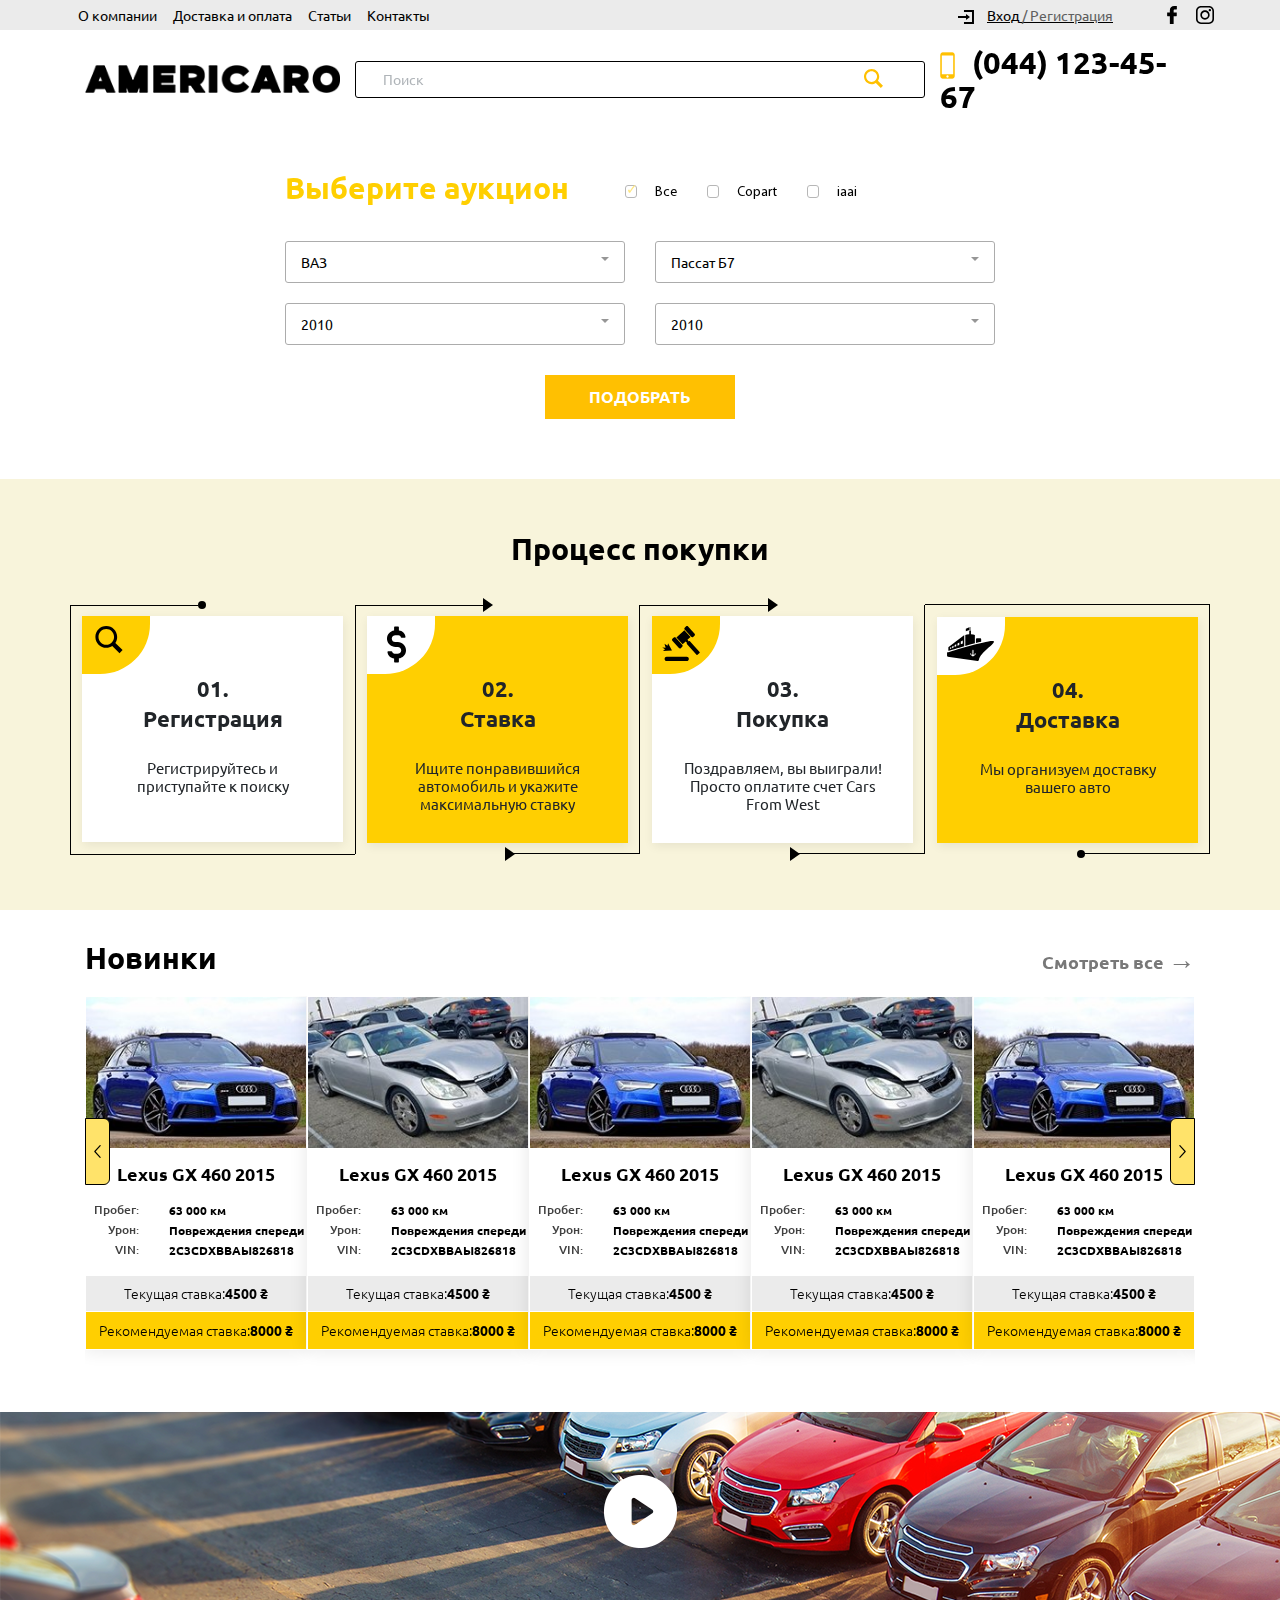
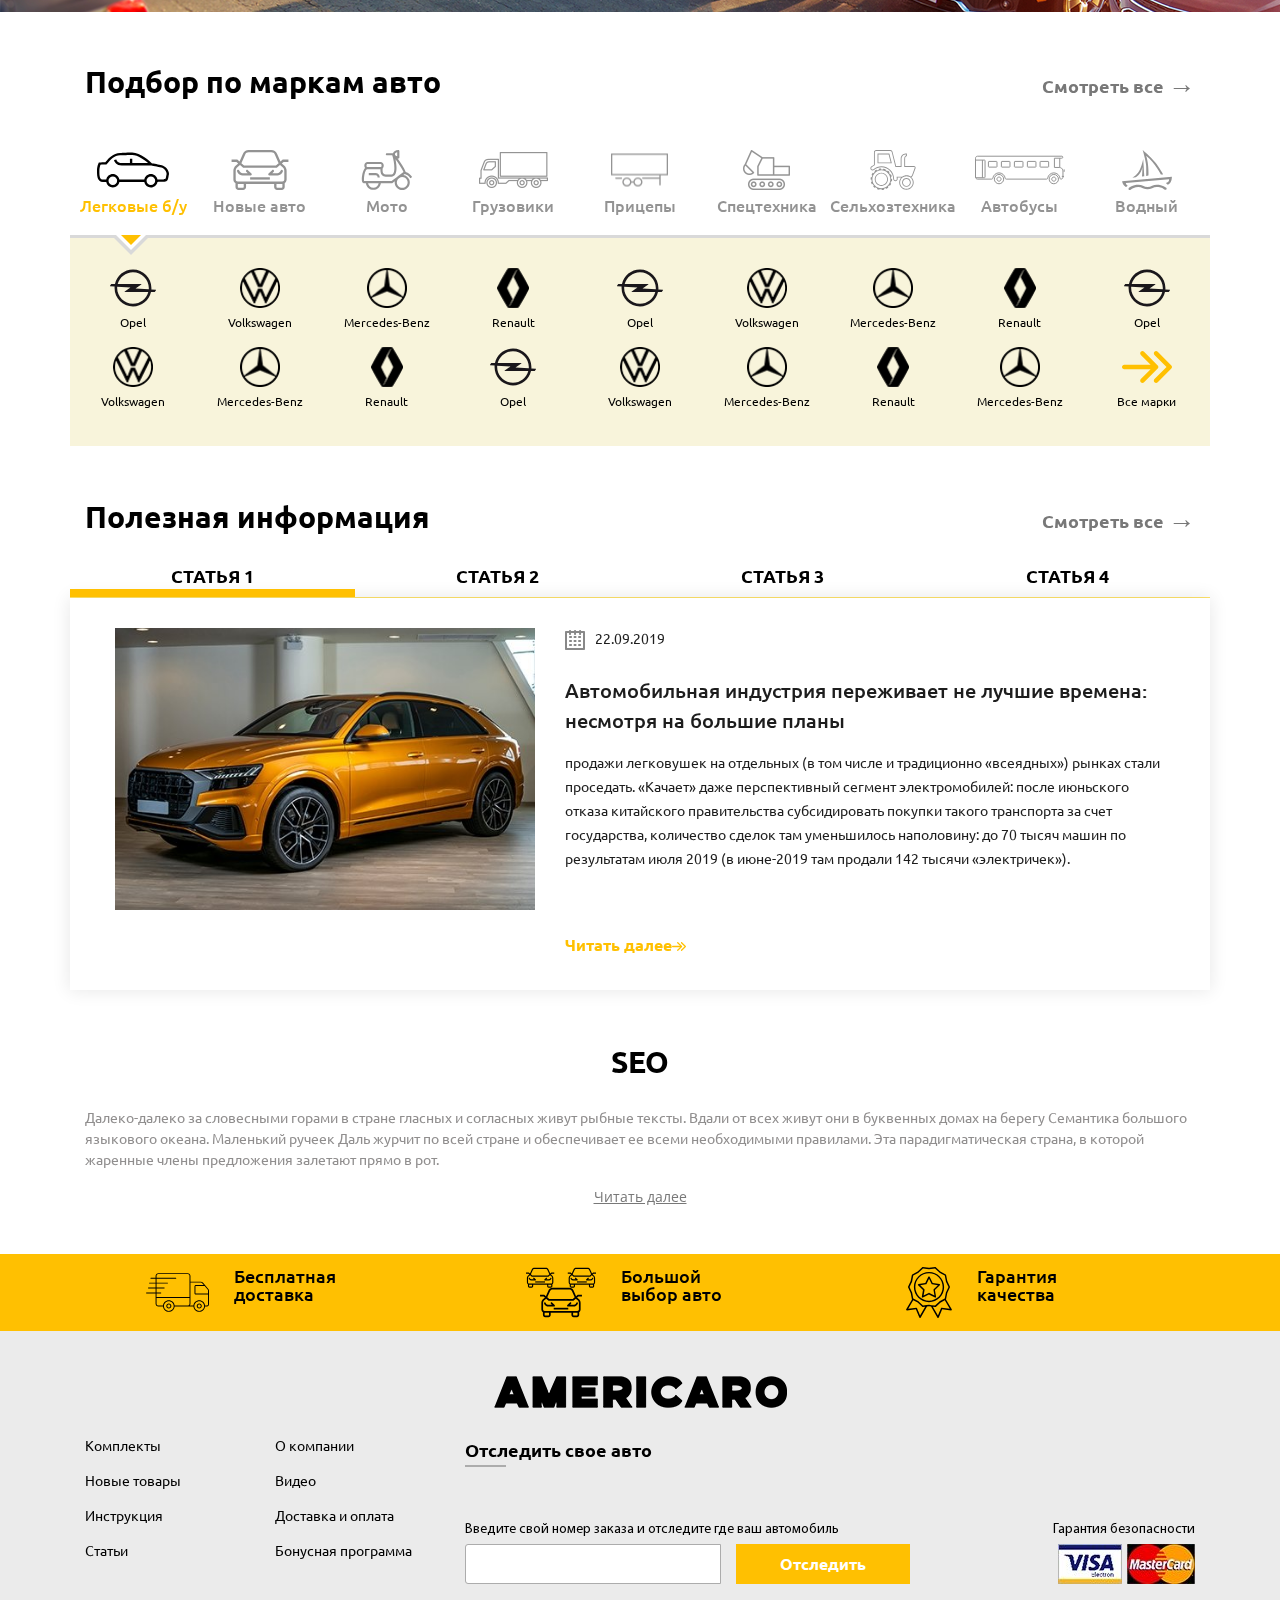
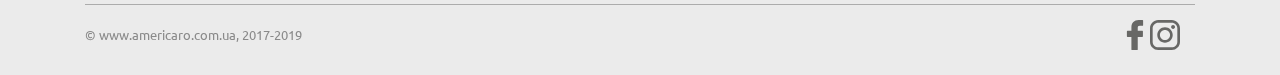
==== commit 28ef0223: "editing  search" ====
--- a/src/index.html
+++ b/src/index.html
@@ -55,11 +55,11 @@
     </div>
     <div class="container">
         <div class="row header__content">
-            <a href="#" class=" col-4 col-lg-3"><img src="img/home/logo.png" alt="logo" class="image"></a>
-            <form class="form-inline my-2 my-lg-0 col-6 col-md-3  col-lg-6 ">
-                <input class="form-control mr-sm-2 header__input col-12 " type="search" placeholder="Поиск"
+            <a href="#" class="header__logo col-12 col-lg-3"><img src="img/home/logo.png" alt="logo" class="image"></a>
+            <form class="form-inline m-auto col-9 col-md-3  col-lg-6 header__form row ">
+                <input class="form-control header__input col-8 col-md-8 col-lg-11" type="search" placeholder="Поиск"
                        aria-label="Search">
-                <!--<button class="btn btn-outline-success my-2 my-sm-0" type="submit">Search</button>-->
+                <button class="btn btn-outline-success  header__button" type="submit"></button>
             </form>
             <a href="tel:0441234567" class="header__phone col-2 col-md-5  col-lg-3">
                 <img src="img/home/phone.png" alt="phone" class="header__phone--image">
--- a/src/style/css/style.css
+++ b/src/style/css/style.css
@@ -1 +1 @@
-.title{font-family:'Ubuntu', sans-serif;font-size:30px;line-height:30px;font-weight:bold;color:#000000}.button{background-color:#ffc001;font-family:'Ubuntu', sans-serif;font-size:16px;line-height:30px;font-weight:700;color:#ffffff;border-radius:0}.all-link{font-size:18px;line-height:30px;font-weight:700;color:#787878;text-align:right}.all-link__arrow{font-size:27px;font-weight:900}.all-link:hover{text-decoration:none;color:#ffc001}.image{max-width:100%;display:block;margin:0 auto}.header{font-family:'Ubuntu', sans-serif;position:relative}.header__background{background:#ebebeb;margin-bottom:15px;padding:0 10px}.header__heading{-webkit-box-pack:justify;-ms-flex-pack:justify;justify-content:space-between;-webkit-box-align:center;-ms-flex-align:center;align-items:center}.header__menu{padding:0;list-style-type:none;margin:0}.header__link{text-decoration:none;font-size:14px;line-height:30px;font-weight:400;color:#000000;padding:0}.header__icon{width:18px;height:18px;margin-right:11px}.header__authorization{font-size:14px;line-height:30px;font-weight:400;text-decoration:underline;-webkit-text-decoration-color:#000000;text-decoration-color:#000000;margin-right:50px}.header__authorization:hover{text-decoration:none}.header__authorization--entrance{color:#000000}.header__authorization--registry{color:#5f5f5f}.header__authorization--image{width:16px;height:14px;margin-right:13px}.header__social{-webkit-box-align:center;-ms-flex-align:center;align-items:center}.header__phone{font-family:'Ubuntu', sans-serif;font-size:30.6px;line-height:34px;font-weight:700;color:#000000;text-decoration:none}.header__phone--image{margin-right:10px}.header__phone:hover{text-decoration:none;color:#ffcf01}.header__phone--text{font-family:'Ubuntu', sans-serif}.header__content{-webkit-box-pack:justify;-ms-flex-pack:justify;justify-content:space-between;-webkit-box-align:center;-ms-flex-align:center;align-items:center}.header__input{opacity:0.54;border:1px solid #000000;border-radius:3px;font-size:14px;line-height:30px;font-weight:400;color:#000000;background:url("../../img/home/magnifier.svg") no-repeat;background-position:right}.header__menu .header__item .header__link{color:#000000}.auction{padding:60px 0;font-family:'Ubuntu', sans-serif}.auction__heading{-webkit-box-align:center;-ms-flex-align:center;align-items:center;margin-bottom:30px}.auction__title{color:#ffcf01}.auction__button{background-color:#ffffff;border:1px solid #acacac;border-radius:3px;font-size:14px;line-height:30px;font-weight:400;color:#000000;text-align:left;padding:5px 15px}.auction__button:after{margin:0;position:absolute;right:15px;top:15px;color:#969696}.auction__list{margin-bottom:20px}.auction__menu{width:95%;overflow-y:scroll;height:250px;left:-1px!important}.auction__menu::-webkit-scrollbar{width:12px;background-color:#e1e1e1}.auction__menu::-webkit-scrollbar-thumb{background-color:#b7b7b7;border-radius:4px;height:31px}.auction__label{font-family:'Myriad Pro Regular';font-size:14.2px;line-height:30px;font-weight:400;color:#000000;padding:0 0 0 30px;margin:0 30px 0 0;position:relative;cursor:pointer}.auction__label:before{content:"";border-radius:3px;opacity:0.5;border:1px solid #707070;background:#ffffff;width:12px;height:13px;position:absolute;top:7px;left:0}.auction__check[type=checkbox]{display:none}.auction__link{font-family:'Ubuntu', sans-serif;font-size:14px;line-height:30px;font-weight:400;color:#000000}.auction__form{padding:0}.auction__inner{margin-bottom:10px}.auction__check[type=checkbox]:checked+.auction__label:before{content:"\2713";display:-webkit-box;display:-ms-flexbox;display:flex;-webkit-box-align:center;-ms-flex-align:center;align-items:center;color:#ffcf01}.purchase{background:#f8f4db;padding:55px 0;font-family:'Ubuntu', sans-serif}.purchase__title{margin-bottom:40px}.purchase__element{padding:12px;width:25%;z-index:99;position:relative}.purchase__element--one{border-bottom:1px solid #000000}.purchase__element--one:after{content:"";position:absolute;top:1px;left:0;border:1px solid #000000;width:100%;height:100%;z-index:-1;clip:rect(auto, 128px, 249px, auto)}.purchase__element--one:before{content:"";width:8px;height:8px;background-color:#000000;border-radius:50%;position:absolute;top:-3px;left:45%}.purchase__element--two:after{content:"";position:absolute;top:1px;left:0;border:1px solid #000000;width:100%;height:100%;z-index:-1;clip:rect(auto, 128px, 249px, auto)}.purchase__element--two:before{content:"";position:absolute;bottom:1px;right:0;border:1px solid #000000;width:100%;height:100%;z-index:-1;clip:rect(auto, 128px, 249px, auto);-webkit-transform:rotate(180deg);-ms-transform:rotate(180deg);transform:rotate(180deg)}.purchase__element--three:after{content:"";position:absolute;top:1px;left:0;border:1px solid #000000;width:100%;height:100%;z-index:-1;clip:rect(auto, 128px, 1px, auto)}.purchase__element--three:before{content:"";position:absolute;bottom:1px;right:0;border:1px solid #000000;width:100%;height:100%;z-index:-1;clip:rect(auto, 128px, 249px, auto);-webkit-transform:rotate(180deg);-ms-transform:rotate(180deg);transform:rotate(180deg)}.purchase__element--fo{border-top:1px solid #000000}.purchase__element--fo:after{content:"";width:8px;height:8px;background-color:#000000;border-radius:50%;position:absolute;bottom:-3px;right:44%}.purchase__element--fo:before{content:"";position:absolute;bottom:1px;right:0;border:1px solid #000000;width:100%;height:100%;z-index:-1;clip:rect(auto, 128px, 267px, auto);-webkit-transform:rotate(180deg);-ms-transform:rotate(180deg);transform:rotate(180deg)}.purchase__element--center:after{content:"";position:absolute;top:-6px;left:45%;width:0;height:0;border-top:7px solid transparent;border-left:10px solid #000000;border-bottom:7px solid transparent}.purchase__element--center:before{content:"";position:absolute;bottom:-6px;right:44%;width:0;height:0;border-top:7px solid transparent;border-left:10px solid #000000;border-bottom:7px solid transparent}.purchase__item{-webkit-box-shadow:1px 3px 10px 0 rgba(0, 0, 0, 0.07);box-shadow:1px 3px 10px 0 rgba(0, 0, 0, 0.07);padding:0;width:100%;z-index:99;height:100%}.purchase__item--white{background-color:#ffffff}.purchase__item--yellow{background-color:#ffcf01}.purchase__name{font-size:22px;line-height:30px;font-weight:700;display:block;margin-bottom:25px;text-align:center;white-space:pre-line;font-family:'Ubuntu', sans-serif}.purchase__text{font-size:15px;line-height:1.2;font-weight:400;text-align:center;display:block}.purchase__info{padding:0 10% 30px}.purchase__picture{border-radius:0px 0px 50px 0px;width:68px;height:58px;padding-top:10px;padding-left:10px}.purchase__picture--inner{padding-left:20px}.purchase__picture--white{background-color:#ffffff}.purchase__picture--yellow{background-color:#ffcf01}.new{padding:33px 0 12px;font-family:'Ubuntu', sans-serif}.new__heading{margin-bottom:15px}.new__slider{padding-bottom:50px}.new__element{background-color:#ffffff;-webkit-box-shadow:0 0 17px 1px rgba(0, 0, 0, 0.09);box-shadow:0 0 17px 1px rgba(0, 0, 0, 0.09);width:20%;border-top:1px solid transparent;border-left:1px solid transparent;border-right:1px solid transparent;text-align:center;height:calc(100% - 14%)}.new__element:hover{border-color:#ffe36a}.new__name{font-size:18px;line-height:1.2;font-weight:bold;color:#000000;display:block;margin-bottom:15px}.new__list{font-size:12px;line-height:20px;font-weight:500;color:#414141;list-style-type:none;text-align:right}.new__values{font-size:12px;line-height:20px;font-weight:bold;color:#000000;list-style-type:none;text-align:left}.new__rate{font-size:14px;line-height:1.2;font-weight:300;color:#000000;width:100%;border-radius:0;padding:9px 0;margin:0 0 1px}.new__rate--price{font-weight:bold}.new__rate--current{background-color:#ebebeb}.new__rate--recommended{background-color:#ffcf01}.new__more{position:absolute;bottom:-50px;left:0;height:50px;width:100%;background:white;-webkit-box-shadow:0 0 17px 1px rgba(0, 0, 0, 0.09);box-shadow:0 0 17px 1px rgba(0, 0, 0, 0.09);border-bottom:1px solid #ffe36a;border-left:1px solid #ffe36a;border-right:1px solid #ffe36a;display:none;font-family:'Open Sans', sans-serif;padding:20px 0 10px;font-size:12px;text-decoration:underline;color:#4e4e4e}.new__more:hover{color:#ffcf01}.new__image{margin-bottom:15px}.new__prev{width:25px;height:67px;border:1px solid #000000;background-color:#ffe36a;border-radius:0 6px 6px 0;top:122px;opacity:1}.new__prev--icon{background:url("../../img/home/arrow-slider.svg") no-repeat;-webkit-transform:rotate(180deg);-ms-transform:rotate(180deg);transform:rotate(180deg);width:7px;height:13px}.new__next{opacity:1;width:25px;height:67px;border:1px solid #000000;background-color:#ffe36a;border-radius:6px 0 0 6px;top:122px}.new__next--icon{background:url("../../img/home/arrow-slider.svg") no-repeat;width:7px;height:13px}@media (min-width:991px) and (max-width:2560px){#carousel-example .carousel-inner .active.new__element.carousel-item+.carousel-item+.carousel-item+.carousel-item+.carousel-item+.carousel-item{position:absolute;top:0;right:-20%;z-index:-1;display:block;visibility:visible;height:auto}}@media (min-width:768px) and (max-width:991px){#carousel-example .carousel-inner .active.new__element.carousel-item+.carousel-item+.carousel-item+.carousel-item{position:absolute;top:0;right:-33.3333%;z-index:-1;display:block;visibility:visible;height:auto}}@media (min-width:576px) and (max-width:768px){#carousel-example .carousel-inner .active.new__element.carousel-item+.carousel-item+.carousel-item{position:absolute;top:0;right:-50%;z-index:-1;display:block;visibility:visible;height:auto}}@media (min-width:576px){#carousel-example .carousel-item{margin-right:0}#carousel-example .carousel-inner .active+.carousel-item{display:block}#carousel-example .carousel-inner .carousel-item.active:not(.carousel-item-right):not(.carousel-item-left),#carousel-example .carousel-inner .carousel-item.active:not(.carousel-item-right):not(.carousel-item-left)+.carousel-item{-webkit-transition:none;-o-transition:none;transition:none}#carousel-example .carousel-inner .carousel-item-next{position:relative;-webkit-transform:translate3d(0, 0, 0);transform:translate3d(0, 0, 0)}#carousel-example .active.carousel-item-left+.carousel-item-next.carousel-item-left,#carousel-example .carousel-item-next.carousel-item-left+.carousel-item,#carousel-example .carousel-item-next.carousel-item-left+.carousel-item+.carousel-item{position:relative;-webkit-transform:translate3d(-100%, 0, 0);transform:translate3d(-100%, 0, 0);visibility:visible}#carousel-example .carousel-inner .carousel-item-prev.carousel-item-right{position:absolute;top:0;left:0;z-index:-1;display:block;visibility:visible}#carousel-example .active.carousel-item-right+.carousel-item-prev.carousel-item-right,#carousel-example .carousel-item-prev.carousel-item-right+.carousel-item,#carousel-example .carousel-item-prev.carousel-item-right+.carousel-item+.carousel-item{position:relative;-webkit-transform:translate3d(100%, 0, 0);transform:translate3d(100%, 0, 0);visibility:visible;display:block}}@media (min-width:768px){#carousel-example .carousel-inner .active+.carousel-item+.carousel-item{display:block}#carousel-example .carousel-inner .carousel-item.active:not(.carousel-item-right):not(.carousel-item-left)+.carousel-item+.carousel-item{-webkit-transition:none;-o-transition:none;transition:none}#carousel-example .carousel-inner .carousel-item-next{position:relative;-webkit-transform:translate3d(0, 0, 0);transform:translate3d(0, 0, 0)}#carousel-example .carousel-item-next.carousel-item-left+.carousel-item+.carousel-item+.carousel-item{position:relative;-webkit-transform:translate3d(-100%, 0, 0);transform:translate3d(-100%, 0, 0);visibility:visible}#carousel-example .carousel-item-prev.carousel-item-right+.carousel-item+.carousel-item+.carousel-item{position:relative;-webkit-transform:translate3d(100%, 0, 0);transform:translate3d(100%, 0, 0);visibility:visible;display:block}}@media (min-width:991px){#carousel-example .carousel-inner .active+.carousel-item+.carousel-item+.carousel-item{display:block}#carousel-example .carousel-inner .carousel-item.active:not(.carousel-item-right):not(.carousel-item-left)+.carousel-item+.carousel-item+.carousel-item{-webkit-transition:none;-o-transition:none;transition:none}#carousel-example .carousel-inner .active.carousel-item+.carousel-item+.carousel-item+.carousel-item+.carousel-item+.carousel-item{position:absolute;top:0;right:-25%;z-index:-1;display:block;visibility:visible}#carousel-example .carousel-item-next.carousel-item-left+.carousel-item+.carousel-item+.carousel-item+.carousel-item{position:relative;-webkit-transform:translate3d(-100%, 0, 0);transform:translate3d(-100%, 0, 0);visibility:visible}#carousel-example .carousel-item-prev.carousel-item-right+.carousel-item+.carousel-item+.carousel-item+.carousel-item{position:relative;-webkit-transform:translate3d(100%, 0, 0);transform:translate3d(100%, 0, 0);visibility:visible;display:block}}@media (min-width:1200px){#carousel-example .carousel-inner .active+.carousel-item+.carousel-item+.carousel-item+.carousel-item{display:block}#carousel-example .carousel-inner .carousel-item.active:not(.carousel-item-right):not(.carousel-item-left)+.carousel-item+.carousel-item+.carousel-item+.carousel-item{-webkit-transition:none;-o-transition:none;transition:none}#carousel-example .carousel-inner .active.carousel-item+.carousel-item+.carousel-item+.carousel-item+.carousel-item+.carousel-item{position:absolute;top:0;right:-20%;z-index:-1;display:block;visibility:visible}#carousel-example .carousel-item-next.carousel-item-left+.carousel-item+.carousel-item+.carousel-item+.carousel-item+.carousel-item{position:relative;-webkit-transform:translate3d(-100%, 0, 0);transform:translate3d(-100%, 0, 0);visibility:visible}#carousel-example .carousel-item-prev.carousel-item-right+.carousel-item+.carousel-item+.carousel-item+.carousel-item+.carousel-item{position:relative;-webkit-transform:translate3d(100%, 0, 0);transform:translate3d(100%, 0, 0);visibility:visible;display:block}}.new__element:hover .new__more{display:block}.video{padding:0 0 15px}.video__image{background:url("../../img/home/video-bg.png") no-repeat;background-size:cover;height:200px}.video__modal{position:fixed;z-index:100000;left:0;top:0;width:100%;height:100%;overflow:auto;background-color:#000;background-color:rgba(0, 0, 0, 0.8);padding-top:60px}.video__modal--hide{display:none}.video__element{width:60%;height:50%;background-color:hsla(0, 0%, 100%, 0.15);margin:5% auto;padding:40px;border-radius:5px;position:relative}.video__close{width:24px;height:24px;position:absolute;display:block;right:12px;top:12px;cursor:pointer;border:none;outline:0}.video__item{position:relative;width:100%;height:calc(100% - 40px);padding-top:40px;overflow:hidden}.video__item--wrap{position:absolute;top:0;left:0;width:100%;height:100%}.brands{font-family:'Ubuntu', sans-serif;padding:40px 0}.brands__select{display:none;margin-bottom:15px}.brands__heading{margin-bottom:45px}.brands__list{padding:0;list-style-type:none;border:none;margin-bottom:15px}.brands__item{font-size:16px;line-height:30px;font-weight:500;width:125px}.brands__item--link{color:#939393;text-decoration:none;display:-webkit-box;display:-ms-flexbox;display:flex;-webkit-box-orient:vertical;-webkit-box-direction:normal;-ms-flex-direction:column;flex-direction:column;-webkit-box-align:center;-ms-flex-align:center;align-items:center}.brands__item--link:hover{color:#ffc001;text-decoration:none}.brands__item--active{position:relative}.brands__item--active:after{content:"";position:absolute;bottom:-25px;left:50px;width:0;height:0;border-left:10px solid transparent;border-right:10px solid transparent;border-top:10px solid #ffc001;z-index:99}.brands__item--active:before{content:"";position:absolute;bottom:-30px;left:45px;width:0;height:0;border-left:15px solid transparent;border-right:15px solid transparent;border-top:15px solid #ffffff;z-index:9}.brands__active{position:relative;color:#ffc001}.brands__active:after{content:"";position:absolute;bottom:-35px;left:40px;width:0;height:0;border-left:20px solid transparent;border-right:20px solid transparent;border-top:20px solid #d9d9d9}.brands__icon{max-width:90px;height:40px}.brands__icon path{fill:#939393}.brands__icon--bus path{stroke:#939393;fill:none}.brands__icon--bus path{stroke:#939393;fill:none}.brands__icon--color path{stroke:none}.brands__dropdown{background-color:#f8f4db;border-top:3px solid #d9d9d9;padding:30px 0 20px}.brands__element{font-size:12px;line-height:29px;font-weight:400;width:125px;margin-bottom:10px}.brands__element--link{color:#000000;text-decoration:none;display:-webkit-box;display:-ms-flexbox;display:flex;-webkit-box-orient:vertical;-webkit-box-direction:normal;-ms-flex-direction:column;flex-direction:column;-webkit-box-align:center;-ms-flex-align:center;align-items:center}.brands__element--link:hover{color:#ffc001;text-decoration:none}.brands__logo{max-width:50px;height:40px}.brands__active .brands__icon path{fill:#000000}.brands__item:hover .brands__item--link .brands__icon path{fill:#000000}.brands__item:hover .brands__item--link .brands__icon--filter{-webkit-filter:brightness(0.1);filter:brightness(0.1)}.brands__item:hover .brands__item--link .brands__icon--bus path{stroke:#000000;fill:none}.info{font-family:'Ubuntu', sans-serif;margin-bottom:57px}.info__heading{margin-bottom:22px}.info__element{background-color:#ffffff;-webkit-box-shadow:0 0 17px 1px rgba(0, 0, 0, 0.09);box-shadow:0 0 17px 1px rgba(0, 0, 0, 0.09);padding:30px}.info__calendar{margin-right:10px}.info__data{font-size:14px;line-height:21px;font-weight:400;color:#1d1d1d;display:block;margin-bottom:25px}.info__name{font-size:20px;line-height:30px;font-weight:500;color:#1d1d1d;display:block;margin-bottom:15px}.info__text{font-size:14px;line-height:24px;font-weight:400;color:#1d1d1d;margin-bottom:60px}.info__link{font-size:16px;line-height:30px;font-weight:700;color:#ffc001}.info__link:hover{text-decoration:none;color:#000000}.info__arrow{width:14px;height:9px}.info__tabs{font-size:18px;line-height:27px;font-weight:900;text-transform:uppercase;color:#000000;display:block}.info__tabs:hover{text-decoration:none;color:#ffc001}.info__nav{border-color:#ffe36a;text-align:center}.info__item{padding:0}.info__nav .active{border-bottom:8px solid #ffc001}.seo{font-family:'Ubuntu', sans-serif;margin-bottom:43px}.seo__title{margin-bottom:30px}.seo__text{font-size:14.1px;line-height:21px;font-weight:400;color:#908e8e;margin-bottom:12px}.seo__link{font-family:'Open Sans', sans-serif;font-size:14px;line-height:29px;font-weight:400;color:#787878;text-decoration:underline}.seo__link:hover{text-decoration:none;color:#ffc001}.advantages{background-color:#ffc001;padding:13px 0;font-family:'Ubuntu', sans-serif}.advantages__name{font-size:18px;line-height:18px;font-weight:500;color:#000000;width:50%}.advantages__element{width:20%}.advantages__image{margin-right:25px}.footer{background:#ebebeb;padding:45px 0 25px;font-family:'Ubuntu', sans-serif}.footer__logo{margin-bottom:20px}.footer__link{font-size:14px;line-height:35px;font-weight:400;color:#000000}.footer__link:hover{text-decoration:none;color:#ffc001}.footer__name{font-size:18px;line-height:29px;font-weight:700;color:#000000;position:relative;margin-bottom:50px;display:block}.footer__name:after{content:"";position:absolute;top:30px;left:0;width:41px;height:1px;border:1px solid #acacac}.footer__text{font-family:"Myriad Pro Regular";font-size:14px;line-height:29px;font-weight:400;color:#000000}.footer__input{background-color:#ffffff;border:1px solid #acacac;border-radius:3px;height:40px;margin-right:15px}.footer__button{padding:4px 43px}.footer__guarantee{text-align:right}.footer__visa{margin-right:5px}.footer__card{margin:0;-webkit-box-pack:end;-ms-flex-pack:end;justify-content:flex-end}.footer__line{border-bottom:1px solid #acacac;margin-bottom:15px}.footer__inner{margin-bottom:20px}.footer__address{font-size:13px;line-height:30px;font-weight:400;color:#8a8a8a}.footer__address:hover{text-decoration:none;color:#ffc001}.footer__facebook{width:30px;height:30px;fill:#676765}.footer__instagram{width:30px;height:30px;fill:#676765}.footer__input::-webkit-inner-spin-button,.footer__input::-webkit-outer-spin-button{-webkit-appearance:none;margin:0}.profile{background:#f4f4f4;padding:40px 0}.profile__innerIcon{margin-right:5px}.profile__label{font-size:17.5px;line-height:37px}.profile__label:before{top:12px}.profile__detail{height:20px}.profile__detail:before{top:0;left:10px}.profile__remove{font-family:'Myriad Pro Regular';font-size:17.1px;line-height:36px;font-weight:400;color:#000000;text-align:right}.profile__remove:hover{color:#f0b500;text-decoration:none}.profile__mark{font-family:'Myriad Pro Regular';font-size:17.5px;line-height:37px;font-weight:400;text-decoration:none;color:#000000;width:55%}.profile__mark--button{padding:0;border:none;text-decoration:underline}.profile__mark--button:hover{color:#f0b500;text-decoration:underline}.profile__item{background:#ffffff;border:1px solid #e1e1e1;padding:30px 0;margin-bottom:10px}.profile__picture{font-family:'Ubuntu', sans-serif;font-size:13px;font-weight:300;text-decoration:underline;color:#4e4e4e;display:block}.profile__picture--image path{fill:#7e7e7e}.profile__picture:hover{color:#f0b500}.profile__image{margin-bottom:25px}.profile__title{font-family:'Ubuntu', sans-serif;font-size:18px;line-height:1.2;font-weight:700;color:#000000}.profile__priceDolar{font-family:'Ubuntu', sans-serif;font-size:24px;line-height:1.2;font-weight:700;color:#000000}.profile__circle{color:#b7b7b7;margin:0 10px}.profile__priceUan{font-family:'Ubuntu', sans-serif;font-size:18px;line-height:1.2;font-weight:300;color:#4e4e4e}.profile__data{font-family:'Ubuntu', sans-serif;font-size:13px;font-weight:300;color:#4e4e4e}.profile__data--image path{fill:#7e7e7e}.profile__delete{border:1px solid #e1e1e1;border-radius:3px;font-family:'Ubuntu', sans-serif;font-size:12px;font-weight:300;color:#4e4e4e;padding:5px}.profile__delete:hover{border-color:#ffcf01;text-decoration:none;color:#4e4e4e}.profile__delete--image path{fill:#7e7e7e}.profile__name{font-family:'Ubuntu', sans-serif;font-size:24px;line-height:1.2;font-weight:700;color:#000000}.profile__text{font-family:'Ubuntu', sans-serif;font-size:18px;line-height:24px;font-weight:300;color:#7e7e7e;display:block}.profile__text--bold{font-weight:bold}.profile__show{text-decoration:underline}.profile__number{font-family:'Ubuntu', sans-serif;font-size:20px;line-height:19px;font-weight:500;color:#000000}.profile__button{padding:8px;border:none;text-align:center;width:100%}.profile__button:hover{color:#000000}.profile__button--icon path{fill:#ffffff}.profile__list{padding:0 5px;font-family:'Ubuntu', sans-serif;font-size:18px;font-weight:400;color:#4e4e4e;margin:0}.profile__icon{max-width:20px;max-height:28px}.profile__icon path{fill:#f0b500}.profile__element{margin-bottom:5px;width:50%}.profile__wrap{margin-bottom:20px}.profile__info{border-left:1px solid #e1e1e1}.profile__form{padding:0}.profile__delete:hover .profile__delete--image path{fill:#f0b500}.profile__picture:hover .profile__picture--image path{fill:#f0b500}.profile__remove:hover .profile__remove--icon path{fill:#f0b500}.profile__mark--button:hover .profile__mark--icon path{fill:#f0b500}.profile__button:hover .profile__button--icon path{fill:#000000}.catalog{border-top:4px solid #f4f4f4;border-bottom:4px solid #f4f4f4;padding:20px 0}.catalog__auction{padding-bottom:45px}.catalog__heading{margin-bottom:35px}.catalog__title{color:#4e4e4e;font-size:24px;margin:0}.catalog__time{font-family:'Ubuntu', sans-serif;font-size:18px;line-height:30px;font-weight:400;color:#4e4e4e}.catalog__time--quantity{font-family:'Ubuntu', sans-serif;font-size:20px;line-height:30px;font-weight:700;color:#f0b500}.catalog__item{margin-bottom:40px}.catalog__item:after{content:"";position:absolute;width:92%;left:4%;bottom:-10px;border-bottom:1px solid #ebebeb}.catalog__text{font-family:'Ubuntu', sans-serif;font-size:13px;line-height:1.2;font-weight:300;color:#000000;margin:0}.catalog__more{font-family:'Ubuntu', sans-serif;font-size:33px;line-height:28px;font-weight:300;color:#f0b500}.catalog__more:hover{text-decoration:none;color:#000000}.catalog__icon{width:21px;height:20px}.catalog__icon path{fill:#7e7e7e}.catalog__subtitle{margin:0}.catalog__inner{padding:7px 15px}.catalog__info{display:-webkit-box;display:-ms-flexbox;display:flex;-webkit-box-orient:vertical;-webkit-box-direction:normal;-ms-flex-direction:column;flex-direction:column;-webkit-box-pack:justify;-ms-flex-pack:justify;justify-content:space-between}.catalog__link{font-family:'Ubuntu', sans-serif;font-size:16px;line-height:23px;font-weight:400;color:#000000;border:none;margin:0 1px;padding:0 7px}.catalog__link:hover{text-decoration:none;color:#ffc001}.catalog__link--active{font-weight:700;border:1px solid #ffcf01;border-radius:3px}.catalog__link--button{font-size:13.9px;font-weight:400;text-decoration:underline}.catalog__link--pre{position:relative}.catalog__link--pre:before{content:"\003C";position:absolute;top:0;left:-5px}.catalog__link--next{position:relative}.catalog__link--next:before{content:"\003E";position:absolute;top:0;right:-5px}.catalog__page{margin-right:23%}.catalog__model{font-family:'Ubuntu', sans-serif;font-size:20px;line-height:30px;font-weight:500;color:#4e4e4e;margin-bottom:35px;display:block}.catalog__box--item{background-color:#ffffff;border:2px solid #ebebeb;border-radius:2px;width:184px;text-align:center;margin-bottom:10px}.catalog__box--link{font-family:'Ubuntu', sans-serif;font-size:14px;line-height:30px;font-weight:400;color:#4e4e4e}.catalog__box--link:hover{text-decoration:none;color:#ffc001}.catalog__hide{position:relative}.catalog__hide:after{content:"\003E";position:absolute;top:-3px;right:-5px;-webkit-transform:rotate(-90deg);-ms-transform:rotate(-90deg);transform:rotate(-90deg)}.product{padding:35px 0}.product__box{padding:0}.product__item{width:716px;max-height:407px}.product__slider{position:relative;margin-bottom:20px}.product__image{width:100%}.product__example{width:11%;cursor:pointer}.product__inner{margin-bottom:10px}.product__heading{margin-bottom:20px}.product__navigation{margin-right:20px}.product__navigation--link{font-family:'Ubuntu', sans-serif;font-size:12px;line-height:1.2;font-weight:300;color:#4e4e4e}.product__navigation--marker{position:relative}.product__navigation--marker:after{content:"";position:absolute;top:12px;right:-11px;width:4px;height:4px;background-color:#ffcf01;border-radius:50%}.product__current-rate{font-family:'Ubuntu', sans-serif;font-size:18px;line-height:1.2;font-weight:300;color:#4e4e4e}.product__current-rate--bold{font-family:'Ubuntu', sans-serif;font-size:24px;line-height:1.2;font-weight:700;color:#000000}.product__table{border:1px solid #e1e1e1;border-radius:3px;margin-bottom:20px}.product__table--heading{background-color:#ffcf01;font-family:'Ubuntu', sans-serif;font-size:18px;font-weight:bold;color:#000000}.product__table--name{font-family:'Ubuntu', sans-serif;font-size:15px;line-height:20px;font-weight:400;color:#7e7e7e;width:50%}.product__table--value{font-family:'Ubuntu', sans-serif;font-size:15px;line-height:20px;font-weight:400;color:#000000;width:50%}.product__table--red{color:#fd3f3f}.product__table--total{background-color:#e1e1e1;border-radius:0px 0px 3px 3px;color:#000000}.product__table--total td{color:#000000}.product__input{border:1px solid #e1e1e1;border-radius:3px;width:100%;text-align:center}.product__payment{width:65%}.product__payment--value{width:35%}.product__button{font-family:'Ubuntu', sans-serif;font-size:16.1px;line-height:20px;font-weight:400;color:#000000;padding:5px 5px;border:1px solid #e1e1e1;border-radius:3px;background:transparent}.product__title{font-family:'Ubuntu', sans-serif;font-size:16px;line-height:21px;font-weight:700;color:#000000}.product__subtitle{font-family:'Ubuntu', sans-serif;font-size:14px;line-height:21px;font-weight:500;color:#000000}.product__text{font-family:'Ubuntu', sans-serif;font-size:14px;line-height:21px;font-weight:300;color:#000000}.product__wrap{background-color:#f8f4db;padding:20px}.product__dropdown{display:inline-block}.product__table .product__calculator--input{padding:0}.product__table thead th{border-bottom:none}.product__border tbody td{border:none}.product__element tbody td{border-color:transparent}.product__border tbody tr{position:relative}.product__border tbody tr:after{content:"";position:absolute;left:2%;width:95%;border-bottom:1px solid #e1e1e1}.product__border--small tbody tr{border-bottom:1px solid #e1e1e1}.product__table td,.product__table th{padding:9px 15px}.product__table .product__payment{padding-right:0}.product__table .product__table--value{padding-left:0}.product__slider #thumbcarousel .carousel-inner .product__flex{display:-webkit-box;display:-ms-flexbox;display:flex;-webkit-box-orient:horizontal;-webkit-box-direction:normal;-ms-flex-direction:row;flex-direction:row;width:100%}.product__input::-webkit-inner-spin-button,.product__input::-webkit-outer-spin-button{-webkit-appearance:none;margin:0}@font-face{font-family:'Myriad Pro Regular';src:url('../../fonts/MyriadPro-Regular.eot');src:url('../../fonts/MyriadPro-Regular.eot?#iefix') format('embedded-opentype'), url('../../fonts/MyriadPro-Regular.woff') format('woff'), url('../../fonts/MyriadPro-Regular.ttf') format('truetype');font-weight:normal;font-style:normal}body{overflow-x:hidden}@media screen and (max-width:1200px){.header__phone{font-size:24.6px}.auction__link{font-size:13px}.new__element{width:25%}.purchase__element--center:after{left:51%}.purchase__element--center:before{right:52%}.purchase__element--one:before{left:51%}.purchase__element--fo:after{right:51%}.purchase__element--one:after{clip:rect(auto, 128px, 267px, auto)}.purchase__element--two:after{clip:rect(auto, 128px, 267px, auto)}.purchase__element--two:before{clip:rect(auto, 128px, 266px, auto)}.purchase__element--three:before{clip:rect(auto, 128px, 266px, auto)}.profile__element{width:100%}.catalog__box--item{width:155px}.brands__item{font-size:14px;width:106px}}@media screen and (max-width:992px){.auction__heading{-webkit-box-orient:vertical;-webkit-box-direction:normal;-ms-flex-direction:column;flex-direction:column;-webkit-box-align:center;-ms-flex-align:center;align-items:center}.title{text-align:center}.auction__title{margin-bottom:30px}.new__element{width:33%}.advantages__element{width:35%}.footer__name{margin-bottom:15px}.header__heading{-webkit-box-align:start;-ms-flex-align:start;align-items:start}.info__inner{margin-bottom:20px}.purchase__element{width:50%}.purchase__element--one:before{display:none}.purchase__element--one:after{display:none}.purchase__element--center:after{display:none}.purchase__element--center:before{display:none}.purchase__element--one:before{display:none}.purchase__element--fo:after{display:none}.purchase__element--two:after{display:none}.purchase__element--two:before{display:none}.purchase__element--three:before{display:none}.purchase__element--fo:before{display:none}.purchase__element--three:after{display:none}.purchase__element--one{border:none}.purchase__element--fo{border:none}.profile__button{width:50%}.profile__wrapper{margin-bottom:10px}.profile__mark{width:30%}.catalog__page{margin-right:13%}.catalog__box--item{margin:0 auto 10px}.brands__select{display:block}.brands__list{display:none}}@media screen and (max-width:768px){.header__authorization--entrance,.header__authorization--registry{display:none}.header__authorization{margin-right:11px}.header__phone--text{display:none}.auction__wrap{margin:0}.new__element{width:50%}.advantages__element{width:70%;margin-bottom:20px;-webkit-box-align:center;-ms-flex-align:center;align-items:center;-ms-flex-pack:distribute;justify-content:space-around}.footer__list{text-align:center}.footer__guarantee{text-align:center}.footer__card{-webkit-box-pack:center;-ms-flex-pack:center;justify-content:center}.input-group{margin-bottom:10px}.info__element{padding:20px}.profile__remove{text-align:center;width:100%}.profile__form{text-align:center;width:100%}.profile__mark{text-align:center;width:100%}.catalog__box{padding:0 15px}}@media screen and (max-width:576px){.auction__link{font-size:12px}.title{font-size:22px}.new__element{width:100%}.footer__button{padding:4px 10px}.all-link{font-size:15px}.all-link__arrow{font-size:20px}.info__tabs{font-size:14px}.purchase__element{width:85%;margin:0 auto}.advantages__name{text-align:center}.brands__dropdown{width:100%;margin:0 auto}.brands__list{width:100%;margin:0 auto}.profile__button{width:95%}.catalog__link--visible{display:none}.pagination{-ms-flex-pack:distribute;justify-content:space-around}.catalog__page{margin-right:0}.product__heading{padding:0 10px}.product__wrapper{padding:0 10px}.product__border tbody tr:after{display:none}.product__border tbody tr{border-bottom:1px solid #e1e1e1}}+.title{font-family:'Ubuntu', sans-serif;font-size:30px;line-height:30px;font-weight:bold;color:#000000}.button{background-color:#ffc001;font-family:'Ubuntu', sans-serif;font-size:16px;line-height:30px;font-weight:700;color:#ffffff;border-radius:0}.all-link{font-size:18px;line-height:30px;font-weight:700;color:#787878;text-align:right}.all-link__arrow{font-size:27px;font-weight:900}.all-link:hover{text-decoration:none;color:#ffc001}.image{max-width:100%;display:block;margin:0 auto}.header{font-family:'Ubuntu', sans-serif;position:relative}.header__background{background:#ebebeb;margin-bottom:15px;padding:0 10px}.header__heading{-webkit-box-pack:justify;-ms-flex-pack:justify;justify-content:space-between;-webkit-box-align:center;-ms-flex-align:center;align-items:center}.header__menu{padding:0;list-style-type:none;margin:0}.header__link{text-decoration:none;font-size:14px;line-height:30px;font-weight:400;color:#000000;padding:0}.header__icon{width:18px;height:18px;margin-right:11px}.header__authorization{font-size:14px;line-height:30px;font-weight:400;text-decoration:underline;-webkit-text-decoration-color:#000000;text-decoration-color:#000000;margin-right:50px}.header__authorization:hover{text-decoration:none}.header__authorization--entrance{color:#000000}.header__authorization--registry{color:#5f5f5f}.header__authorization--image{width:16px;height:14px;margin-right:13px}.header__social{-webkit-box-align:center;-ms-flex-align:center;align-items:center}.header__phone{font-family:'Ubuntu', sans-serif;font-size:30.6px;line-height:34px;font-weight:700;color:#000000;text-decoration:none}.header__phone--image{margin-right:10px}.header__phone:hover{text-decoration:none;color:#ffcf01}.header__phone--text{font-family:'Ubuntu', sans-serif}.header__content{-webkit-box-pack:justify;-ms-flex-pack:justify;justify-content:space-between;-webkit-box-align:center;-ms-flex-align:center;align-items:center}.header__form{border:1px solid #000000;border-radius:3px}.header__input{opacity:0.54;border:none;font-size:14px;line-height:30px;font-weight:400;color:#000000;width:90%}.header__button{background:url("../../img/home/magnifier.svg") no-repeat;border:none;padding:10px 13px}.header__button:active,.header__button:focus,.header__button:hover,.header__button:visited{border:none;background-color:transparent;-webkit-box-shadow:none;box-shadow:none}.btn-outline-success:not(:disabled):not(.disabled).active,.btn-outline-success:not(:disabled):not(.disabled):active,.show>.btn-outline-success.dropdown-toggle{border:none;background-color:transparent;-webkit-box-shadow:none;box-shadow:none}.btn-outline-success:not(:disabled):not(.disabled).active:focus,.btn-outline-success:not(:disabled):not(.disabled):active:focus,.show>.btn-outline-success.dropdown-toggle:focus{-webkit-box-shadow:none;box-shadow:none}.header__input:active,.header__input:focus,.header__input:hover,.header__input:visited{outline:0;outline-offset:0;border:none;-webkit-box-shadow:none;box-shadow:none}.header__menu .header__item .header__link{color:#000000}.auction{padding:60px 0;font-family:'Ubuntu', sans-serif}.auction__heading{-webkit-box-align:center;-ms-flex-align:center;align-items:center;margin-bottom:30px}.auction__title{color:#ffcf01}.auction__button{background-color:#ffffff;border:1px solid #acacac;border-radius:3px;font-size:14px;line-height:30px;font-weight:400;color:#000000;text-align:left;padding:5px 15px}.auction__button:after{margin:0;position:absolute;right:15px;top:15px;color:#969696}.auction__list{margin-bottom:20px}.auction__menu{width:95%;overflow-y:scroll;height:250px;left:-1px!important}.auction__menu::-webkit-scrollbar{width:12px;background-color:#e1e1e1}.auction__menu::-webkit-scrollbar-thumb{background-color:#b7b7b7;border-radius:4px;height:31px}.auction__label{font-family:'Myriad Pro Regular';font-size:14.2px;line-height:30px;font-weight:400;color:#000000;padding:0 0 0 30px;margin:0 30px 0 0;position:relative;cursor:pointer}.auction__label:before{content:"";border-radius:3px;opacity:0.5;border:1px solid #707070;background:#ffffff;width:12px;height:13px;position:absolute;top:7px;left:0}.auction__check[type=checkbox]{display:none}.auction__link{font-family:'Ubuntu', sans-serif;font-size:14px;line-height:30px;font-weight:400;color:#000000}.auction__form{padding:0}.auction__inner{margin-bottom:10px}.auction__check[type=checkbox]:checked+.auction__label:before{content:"\2713";display:-webkit-box;display:-ms-flexbox;display:flex;-webkit-box-align:center;-ms-flex-align:center;align-items:center;color:#ffcf01}.purchase{background:#f8f4db;padding:55px 0;font-family:'Ubuntu', sans-serif}.purchase__title{margin-bottom:40px}.purchase__element{padding:12px;width:25%;z-index:99;position:relative}.purchase__element--one{border-bottom:1px solid #000000}.purchase__element--one:after{content:"";position:absolute;top:1px;left:0;border:1px solid #000000;width:100%;height:100%;z-index:-1;clip:rect(auto, 128px, 249px, auto)}.purchase__element--one:before{content:"";width:8px;height:8px;background-color:#000000;border-radius:50%;position:absolute;top:-3px;left:45%}.purchase__element--two:after{content:"";position:absolute;top:1px;left:0;border:1px solid #000000;width:100%;height:100%;z-index:-1;clip:rect(auto, 128px, 249px, auto)}.purchase__element--two:before{content:"";position:absolute;bottom:1px;right:0;border:1px solid #000000;width:100%;height:100%;z-index:-1;clip:rect(auto, 128px, 249px, auto);-webkit-transform:rotate(180deg);-ms-transform:rotate(180deg);transform:rotate(180deg)}.purchase__element--three:after{content:"";position:absolute;top:1px;left:0;border:1px solid #000000;width:100%;height:100%;z-index:-1;clip:rect(auto, 128px, 1px, auto)}.purchase__element--three:before{content:"";position:absolute;bottom:1px;right:0;border:1px solid #000000;width:100%;height:100%;z-index:-1;clip:rect(auto, 128px, 249px, auto);-webkit-transform:rotate(180deg);-ms-transform:rotate(180deg);transform:rotate(180deg)}.purchase__element--fo{border-top:1px solid #000000}.purchase__element--fo:after{content:"";width:8px;height:8px;background-color:#000000;border-radius:50%;position:absolute;bottom:-3px;right:44%}.purchase__element--fo:before{content:"";position:absolute;bottom:1px;right:0;border:1px solid #000000;width:100%;height:100%;z-index:-1;clip:rect(auto, 128px, 267px, auto);-webkit-transform:rotate(180deg);-ms-transform:rotate(180deg);transform:rotate(180deg)}.purchase__element--center:after{content:"";position:absolute;top:-6px;left:45%;width:0;height:0;border-top:7px solid transparent;border-left:10px solid #000000;border-bottom:7px solid transparent}.purchase__element--center:before{content:"";position:absolute;bottom:-6px;right:44%;width:0;height:0;border-top:7px solid transparent;border-left:10px solid #000000;border-bottom:7px solid transparent}.purchase__item{-webkit-box-shadow:1px 3px 10px 0 rgba(0, 0, 0, 0.07);box-shadow:1px 3px 10px 0 rgba(0, 0, 0, 0.07);padding:0;width:100%;z-index:99;height:100%}.purchase__item--white{background-color:#ffffff}.purchase__item--yellow{background-color:#ffcf01}.purchase__name{font-size:22px;line-height:30px;font-weight:700;display:block;margin-bottom:25px;text-align:center;white-space:pre-line;font-family:'Ubuntu', sans-serif}.purchase__text{font-size:15px;line-height:1.2;font-weight:400;text-align:center;display:block}.purchase__info{padding:0 10% 30px}.purchase__picture{border-radius:0px 0px 50px 0px;width:68px;height:58px;padding-top:10px;padding-left:10px}.purchase__picture--inner{padding-left:20px}.purchase__picture--white{background-color:#ffffff}.purchase__picture--yellow{background-color:#ffcf01}.new{padding:33px 0 12px;font-family:'Ubuntu', sans-serif}.new__heading{margin-bottom:15px}.new__slider{padding-bottom:50px}.new__element{background-color:#ffffff;-webkit-box-shadow:0 0 17px 1px rgba(0, 0, 0, 0.09);box-shadow:0 0 17px 1px rgba(0, 0, 0, 0.09);width:20%;border-top:1px solid transparent;border-left:1px solid transparent;border-right:1px solid transparent;text-align:center;height:calc(100% - 14%)}.new__element:hover{border-color:#ffe36a}.new__name{font-size:18px;line-height:1.2;font-weight:bold;color:#000000;display:block;margin-bottom:15px}.new__list{font-size:12px;line-height:20px;font-weight:500;color:#414141;list-style-type:none;text-align:right}.new__values{font-size:12px;line-height:20px;font-weight:bold;color:#000000;list-style-type:none;text-align:left}.new__rate{font-size:14px;line-height:1.2;font-weight:300;color:#000000;width:100%;border-radius:0;padding:9px 0;margin:0 0 1px}.new__rate--price{font-weight:bold}.new__rate--current{background-color:#ebebeb}.new__rate--recommended{background-color:#ffcf01}.new__more{position:absolute;bottom:-50px;left:0;height:50px;width:100%;background:white;-webkit-box-shadow:0 0 17px 1px rgba(0, 0, 0, 0.09);box-shadow:0 0 17px 1px rgba(0, 0, 0, 0.09);border-bottom:1px solid #ffe36a;border-left:1px solid #ffe36a;border-right:1px solid #ffe36a;display:none;font-family:'Open Sans', sans-serif;padding:20px 0 10px;font-size:12px;text-decoration:underline;color:#4e4e4e}.new__more:hover{color:#ffcf01}.new__image{margin-bottom:15px}.new__prev{width:25px;height:67px;border:1px solid #000000;background-color:#ffe36a;border-radius:0 6px 6px 0;top:122px;opacity:1}.new__prev--icon{background:url("../../img/home/arrow-slider.svg") no-repeat;-webkit-transform:rotate(180deg);-ms-transform:rotate(180deg);transform:rotate(180deg);width:7px;height:13px}.new__next{opacity:1;width:25px;height:67px;border:1px solid #000000;background-color:#ffe36a;border-radius:6px 0 0 6px;top:122px}.new__next--icon{background:url("../../img/home/arrow-slider.svg") no-repeat;width:7px;height:13px}@media (min-width:991px) and (max-width:2560px){#carousel-example .carousel-inner .active.new__element.carousel-item+.carousel-item+.carousel-item+.carousel-item+.carousel-item+.carousel-item{position:absolute;top:0;right:-20%;z-index:-1;display:block;visibility:visible;height:auto}}@media (min-width:768px) and (max-width:991px){#carousel-example .carousel-inner .active.new__element.carousel-item+.carousel-item+.carousel-item+.carousel-item{position:absolute;top:0;right:-33.3333%;z-index:-1;display:block;visibility:visible;height:auto}}@media (min-width:576px) and (max-width:768px){#carousel-example .carousel-inner .active.new__element.carousel-item+.carousel-item+.carousel-item{position:absolute;top:0;right:-50%;z-index:-1;display:block;visibility:visible;height:auto}}@media (min-width:576px){#carousel-example .carousel-item{margin-right:0}#carousel-example .carousel-inner .active+.carousel-item{display:block}#carousel-example .carousel-inner .carousel-item.active:not(.carousel-item-right):not(.carousel-item-left),#carousel-example .carousel-inner .carousel-item.active:not(.carousel-item-right):not(.carousel-item-left)+.carousel-item{-webkit-transition:none;-o-transition:none;transition:none}#carousel-example .carousel-inner .carousel-item-next{position:relative;-webkit-transform:translate3d(0, 0, 0);transform:translate3d(0, 0, 0)}#carousel-example .active.carousel-item-left+.carousel-item-next.carousel-item-left,#carousel-example .carousel-item-next.carousel-item-left+.carousel-item,#carousel-example .carousel-item-next.carousel-item-left+.carousel-item+.carousel-item{position:relative;-webkit-transform:translate3d(-100%, 0, 0);transform:translate3d(-100%, 0, 0);visibility:visible}#carousel-example .carousel-inner .carousel-item-prev.carousel-item-right{position:absolute;top:0;left:0;z-index:-1;display:block;visibility:visible}#carousel-example .active.carousel-item-right+.carousel-item-prev.carousel-item-right,#carousel-example .carousel-item-prev.carousel-item-right+.carousel-item,#carousel-example .carousel-item-prev.carousel-item-right+.carousel-item+.carousel-item{position:relative;-webkit-transform:translate3d(100%, 0, 0);transform:translate3d(100%, 0, 0);visibility:visible;display:block}}@media (min-width:768px){#carousel-example .carousel-inner .active+.carousel-item+.carousel-item{display:block}#carousel-example .carousel-inner .carousel-item.active:not(.carousel-item-right):not(.carousel-item-left)+.carousel-item+.carousel-item{-webkit-transition:none;-o-transition:none;transition:none}#carousel-example .carousel-inner .carousel-item-next{position:relative;-webkit-transform:translate3d(0, 0, 0);transform:translate3d(0, 0, 0)}#carousel-example .carousel-item-next.carousel-item-left+.carousel-item+.carousel-item+.carousel-item{position:relative;-webkit-transform:translate3d(-100%, 0, 0);transform:translate3d(-100%, 0, 0);visibility:visible}#carousel-example .carousel-item-prev.carousel-item-right+.carousel-item+.carousel-item+.carousel-item{position:relative;-webkit-transform:translate3d(100%, 0, 0);transform:translate3d(100%, 0, 0);visibility:visible;display:block}}@media (min-width:991px){#carousel-example .carousel-inner .active+.carousel-item+.carousel-item+.carousel-item{display:block}#carousel-example .carousel-inner .carousel-item.active:not(.carousel-item-right):not(.carousel-item-left)+.carousel-item+.carousel-item+.carousel-item{-webkit-transition:none;-o-transition:none;transition:none}#carousel-example .carousel-inner .active.carousel-item+.carousel-item+.carousel-item+.carousel-item+.carousel-item+.carousel-item{position:absolute;top:0;right:-25%;z-index:-1;display:block;visibility:visible}#carousel-example .carousel-item-next.carousel-item-left+.carousel-item+.carousel-item+.carousel-item+.carousel-item{position:relative;-webkit-transform:translate3d(-100%, 0, 0);transform:translate3d(-100%, 0, 0);visibility:visible}#carousel-example .carousel-item-prev.carousel-item-right+.carousel-item+.carousel-item+.carousel-item+.carousel-item{position:relative;-webkit-transform:translate3d(100%, 0, 0);transform:translate3d(100%, 0, 0);visibility:visible;display:block}}@media (min-width:1200px){#carousel-example .carousel-inner .active+.carousel-item+.carousel-item+.carousel-item+.carousel-item{display:block}#carousel-example .carousel-inner .carousel-item.active:not(.carousel-item-right):not(.carousel-item-left)+.carousel-item+.carousel-item+.carousel-item+.carousel-item{-webkit-transition:none;-o-transition:none;transition:none}#carousel-example .carousel-inner .active.carousel-item+.carousel-item+.carousel-item+.carousel-item+.carousel-item+.carousel-item{position:absolute;top:0;right:-20%;z-index:-1;display:block;visibility:visible}#carousel-example .carousel-item-next.carousel-item-left+.carousel-item+.carousel-item+.carousel-item+.carousel-item+.carousel-item{position:relative;-webkit-transform:translate3d(-100%, 0, 0);transform:translate3d(-100%, 0, 0);visibility:visible}#carousel-example .carousel-item-prev.carousel-item-right+.carousel-item+.carousel-item+.carousel-item+.carousel-item+.carousel-item{position:relative;-webkit-transform:translate3d(100%, 0, 0);transform:translate3d(100%, 0, 0);visibility:visible;display:block}}.new__element:hover .new__more{display:block}.video{padding:0 0 15px}.video__image{background:url("../../img/home/video-bg.png") no-repeat;background-size:cover;height:200px}.video__modal{position:fixed;z-index:100000;left:0;top:0;width:100%;height:100%;overflow:auto;background-color:#000;background-color:rgba(0, 0, 0, 0.8);padding-top:60px}.video__modal--hide{display:none}.video__element{width:60%;height:50%;background-color:hsla(0, 0%, 100%, 0.15);margin:5% auto;padding:40px;border-radius:5px;position:relative}.video__close{width:24px;height:24px;position:absolute;display:block;right:12px;top:12px;cursor:pointer;border:none;outline:0}.video__item{position:relative;width:100%;height:calc(100% - 40px);padding-top:40px;overflow:hidden}.video__item--wrap{position:absolute;top:0;left:0;width:100%;height:100%}.brands{font-family:'Ubuntu', sans-serif;padding:40px 0}.brands__select{display:none;margin-bottom:15px}.brands__heading{margin-bottom:45px}.brands__list{padding:0;list-style-type:none;border:none;margin-bottom:15px}.brands__item{font-size:16px;line-height:30px;font-weight:500;width:125px}.brands__item--link{color:#939393;text-decoration:none;display:-webkit-box;display:-ms-flexbox;display:flex;-webkit-box-orient:vertical;-webkit-box-direction:normal;-ms-flex-direction:column;flex-direction:column;-webkit-box-align:center;-ms-flex-align:center;align-items:center}.brands__item--link:hover{color:#ffc001;text-decoration:none}.brands__item--active{position:relative}.brands__item--active:after{content:"";position:absolute;bottom:-25px;left:50px;width:0;height:0;border-left:10px solid transparent;border-right:10px solid transparent;border-top:10px solid #ffc001;z-index:99}.brands__item--active:before{content:"";position:absolute;bottom:-30px;left:45px;width:0;height:0;border-left:15px solid transparent;border-right:15px solid transparent;border-top:15px solid #ffffff;z-index:9}.brands__active{position:relative;color:#ffc001}.brands__active:after{content:"";position:absolute;bottom:-35px;left:40px;width:0;height:0;border-left:20px solid transparent;border-right:20px solid transparent;border-top:20px solid #d9d9d9}.brands__icon{max-width:90px;height:40px}.brands__icon path{fill:#939393}.brands__icon--bus path{stroke:#939393;fill:none}.brands__icon--bus path{stroke:#939393;fill:none}.brands__icon--color path{stroke:none}.brands__dropdown{background-color:#f8f4db;border-top:3px solid #d9d9d9;padding:30px 0 20px}.brands__element{font-size:12px;line-height:29px;font-weight:400;width:125px;margin-bottom:10px}.brands__element--link{color:#000000;text-decoration:none;display:-webkit-box;display:-ms-flexbox;display:flex;-webkit-box-orient:vertical;-webkit-box-direction:normal;-ms-flex-direction:column;flex-direction:column;-webkit-box-align:center;-ms-flex-align:center;align-items:center}.brands__element--link:hover{color:#ffc001;text-decoration:none}.brands__logo{max-width:50px;height:40px}.brands__active .brands__icon path{fill:#000000}.brands__item:hover .brands__item--link .brands__icon path{fill:#000000}.brands__item:hover .brands__item--link .brands__icon--filter{-webkit-filter:brightness(0.1);filter:brightness(0.1)}.brands__item:hover .brands__item--link .brands__icon--bus path{stroke:#000000;fill:none}.info{font-family:'Ubuntu', sans-serif;margin-bottom:57px}.info__heading{margin-bottom:22px}.info__element{background-color:#ffffff;-webkit-box-shadow:0 0 17px 1px rgba(0, 0, 0, 0.09);box-shadow:0 0 17px 1px rgba(0, 0, 0, 0.09);padding:30px}.info__calendar{margin-right:10px}.info__data{font-size:14px;line-height:21px;font-weight:400;color:#1d1d1d;display:block;margin-bottom:25px}.info__name{font-size:20px;line-height:30px;font-weight:500;color:#1d1d1d;display:block;margin-bottom:15px}.info__text{font-size:14px;line-height:24px;font-weight:400;color:#1d1d1d;margin-bottom:60px}.info__link{font-size:16px;line-height:30px;font-weight:700;color:#ffc001}.info__link:hover{text-decoration:none;color:#000000}.info__arrow{width:14px;height:9px}.info__tabs{font-size:18px;line-height:27px;font-weight:900;text-transform:uppercase;color:#000000;display:block}.info__tabs:hover{text-decoration:none;color:#ffc001}.info__nav{border-color:#ffe36a;text-align:center}.info__item{padding:0}.info__nav .active{border-bottom:8px solid #ffc001}.seo{font-family:'Ubuntu', sans-serif;margin-bottom:43px}.seo__title{margin-bottom:30px}.seo__text{font-size:14.1px;line-height:21px;font-weight:400;color:#908e8e;margin-bottom:12px}.seo__link{font-family:'Open Sans', sans-serif;font-size:14px;line-height:29px;font-weight:400;color:#787878;text-decoration:underline}.seo__link:hover{text-decoration:none;color:#ffc001}.advantages{background-color:#ffc001;padding:13px 0;font-family:'Ubuntu', sans-serif}.advantages__name{font-size:18px;line-height:18px;font-weight:500;color:#000000;width:50%}.advantages__element{width:20%}.advantages__image{margin-right:25px}.footer{background:#ebebeb;padding:45px 0 25px;font-family:'Ubuntu', sans-serif}.footer__logo{margin-bottom:20px}.footer__link{font-size:14px;line-height:35px;font-weight:400;color:#000000}.footer__link:hover{text-decoration:none;color:#ffc001}.footer__name{font-size:18px;line-height:29px;font-weight:700;color:#000000;position:relative;margin-bottom:50px;display:block}.footer__name:after{content:"";position:absolute;top:30px;left:0;width:41px;height:1px;border:1px solid #acacac}.footer__text{font-family:"Myriad Pro Regular";font-size:14px;line-height:29px;font-weight:400;color:#000000}.footer__input{background-color:#ffffff;border:1px solid #acacac;border-radius:3px;height:40px;margin-right:15px}.footer__button{padding:4px 43px}.footer__guarantee{text-align:right}.footer__visa{margin-right:5px}.footer__card{margin:0;-webkit-box-pack:end;-ms-flex-pack:end;justify-content:flex-end}.footer__line{border-bottom:1px solid #acacac;margin-bottom:15px}.footer__inner{margin-bottom:20px}.footer__address{font-size:13px;line-height:30px;font-weight:400;color:#8a8a8a}.footer__address:hover{text-decoration:none;color:#ffc001}.footer__facebook{width:30px;height:30px;fill:#676765}.footer__instagram{width:30px;height:30px;fill:#676765}.footer__input::-webkit-inner-spin-button,.footer__input::-webkit-outer-spin-button{-webkit-appearance:none;margin:0}.profile{background:#f4f4f4;padding:40px 0}.profile__innerIcon{margin-right:5px}.profile__label{font-size:17.5px;line-height:37px}.profile__label:before{top:12px}.profile__detail{height:20px}.profile__detail:before{top:0;left:10px}.profile__remove{font-family:'Myriad Pro Regular';font-size:17.1px;line-height:36px;font-weight:400;color:#000000;text-align:right}.profile__remove:hover{color:#f0b500;text-decoration:none}.profile__mark{font-family:'Myriad Pro Regular';font-size:17.5px;line-height:37px;font-weight:400;text-decoration:none;color:#000000;width:55%}.profile__mark--button{padding:0;border:none;text-decoration:underline}.profile__mark--button:hover{color:#f0b500;text-decoration:underline}.profile__item{background:#ffffff;border:1px solid #e1e1e1;padding:30px 0;margin-bottom:10px}.profile__picture{font-family:'Ubuntu', sans-serif;font-size:13px;font-weight:300;text-decoration:underline;color:#4e4e4e;display:block}.profile__picture--image path{fill:#7e7e7e}.profile__picture:hover{color:#f0b500}.profile__image{margin-bottom:25px}.profile__title{font-family:'Ubuntu', sans-serif;font-size:18px;line-height:1.2;font-weight:700;color:#000000}.profile__priceDolar{font-family:'Ubuntu', sans-serif;font-size:24px;line-height:1.2;font-weight:700;color:#000000}.profile__circle{color:#b7b7b7;margin:0 10px}.profile__priceUan{font-family:'Ubuntu', sans-serif;font-size:18px;line-height:1.2;font-weight:300;color:#4e4e4e}.profile__data{font-family:'Ubuntu', sans-serif;font-size:13px;font-weight:300;color:#4e4e4e}.profile__data--image path{fill:#7e7e7e}.profile__delete{border:1px solid #e1e1e1;border-radius:3px;font-family:'Ubuntu', sans-serif;font-size:12px;font-weight:300;color:#4e4e4e;padding:5px}.profile__delete:hover{border-color:#ffcf01;text-decoration:none;color:#4e4e4e}.profile__delete--image path{fill:#7e7e7e}.profile__name{font-family:'Ubuntu', sans-serif;font-size:24px;line-height:1.2;font-weight:700;color:#000000}.profile__text{font-family:'Ubuntu', sans-serif;font-size:18px;line-height:24px;font-weight:300;color:#7e7e7e;display:block}.profile__text--bold{font-weight:bold}.profile__show{text-decoration:underline}.profile__show:hover{text-decoration:none;color:#ffc001}.profile__number{font-family:'Ubuntu', sans-serif;font-size:20px;line-height:19px;font-weight:500;color:#000000}.profile__button{padding:8px;border:none;text-align:center;width:100%}.profile__button:hover{color:#000000}.profile__button--icon path{fill:#ffffff}.profile__list{padding:0 5px;font-family:'Ubuntu', sans-serif;font-size:18px;font-weight:400;color:#4e4e4e;margin:0}.profile__icon{max-width:20px;max-height:28px}.profile__icon path{fill:#f0b500}.profile__element{margin-bottom:5px;width:50%}.profile__wrap{margin-bottom:20px}.profile__info{border-left:1px solid #e1e1e1}.profile__form{padding:0}.profile__delete:hover .profile__delete--image path{fill:#f0b500}.profile__picture:hover .profile__picture--image path{fill:#f0b500}.profile__remove:hover .profile__remove--icon path{fill:#f0b500}.profile__mark--button:hover .profile__mark--icon path{fill:#f0b500}.profile__button:hover .profile__button--icon path{fill:#000000}.catalog{border-top:4px solid #f4f4f4;border-bottom:4px solid #f4f4f4;padding:20px 0}.catalog__auction{padding-bottom:45px}.catalog__heading{margin-bottom:35px}.catalog__title{color:#4e4e4e;font-size:24px;margin:0}.catalog__time{font-family:'Ubuntu', sans-serif;font-size:18px;line-height:30px;font-weight:400;color:#4e4e4e}.catalog__time--quantity{font-family:'Ubuntu', sans-serif;font-size:20px;line-height:30px;font-weight:700;color:#f0b500}.catalog__item{margin-bottom:40px}.catalog__item:after{content:"";position:absolute;width:92%;left:4%;bottom:-10px;border-bottom:1px solid #ebebeb}.catalog__text{font-family:'Ubuntu', sans-serif;font-size:13px;line-height:1.2;font-weight:300;color:#000000;margin:0}.catalog__more{font-family:'Ubuntu', sans-serif;font-size:33px;line-height:28px;font-weight:300;color:#f0b500}.catalog__more:hover{text-decoration:none;color:#000000}.catalog__icon{width:21px;height:20px}.catalog__icon path{fill:#7e7e7e}.catalog__subtitle{margin:0}.catalog__inner{padding:7px 15px}.catalog__info{display:-webkit-box;display:-ms-flexbox;display:flex;-webkit-box-orient:vertical;-webkit-box-direction:normal;-ms-flex-direction:column;flex-direction:column;-webkit-box-pack:justify;-ms-flex-pack:justify;justify-content:space-between}.catalog__link{font-family:'Ubuntu', sans-serif;font-size:16px;line-height:23px;font-weight:400;color:#000000;border:none;margin:0 1px;padding:0 7px}.catalog__link:hover{text-decoration:none;color:#ffc001}.catalog__link--active{font-weight:700;border:1px solid #ffcf01;border-radius:3px}.catalog__link--button{font-size:13.9px;font-weight:400;text-decoration:underline}.catalog__link--pre{position:relative}.catalog__link--pre:before{content:"\003C";position:absolute;top:0;left:-5px}.catalog__link--next{position:relative}.catalog__link--next:before{content:"\003E";position:absolute;top:0;right:-5px}.catalog__page{margin-right:23%}.catalog__model{font-family:'Ubuntu', sans-serif;font-size:20px;line-height:30px;font-weight:500;color:#4e4e4e;margin-bottom:35px;display:block}.catalog__box--item{background-color:#ffffff;border:2px solid #ebebeb;border-radius:2px;width:184px;text-align:center;margin-bottom:10px}.catalog__box--link{font-family:'Ubuntu', sans-serif;font-size:14px;line-height:30px;font-weight:400;color:#4e4e4e}.catalog__box--link:hover{text-decoration:none;color:#ffc001}.catalog__hide{position:relative}.catalog__hide:after{content:"\003E";position:absolute;top:-3px;right:-5px;-webkit-transform:rotate(-90deg);-ms-transform:rotate(-90deg);transform:rotate(-90deg)}.product{padding:35px 0}.product__box{padding:0}.product__item{width:716px;max-height:407px}.product__slider{position:relative;margin-bottom:20px}.product__image{width:100%}.product__example{width:11%;cursor:pointer}.product__inner{margin-bottom:10px}.product__heading{margin-bottom:20px}.product__link:hover{text-decoration:none;color:#ffc001}.product__navigation{margin-right:20px}.product__navigation--link{font-family:'Ubuntu', sans-serif;font-size:12px;line-height:1.2;font-weight:300;color:#4e4e4e}.product__navigation--marker{position:relative}.product__navigation--marker:after{content:"";position:absolute;top:12px;right:-11px;width:4px;height:4px;background-color:#ffcf01;border-radius:50%}.product__current-rate{font-family:'Ubuntu', sans-serif;font-size:18px;line-height:1.2;font-weight:300;color:#4e4e4e}.product__current-rate--bold{font-family:'Ubuntu', sans-serif;font-size:24px;line-height:1.2;font-weight:700;color:#000000}.product__table{border:1px solid #e1e1e1;border-radius:3px;margin-bottom:20px}.product__table--heading{background-color:#ffcf01;font-family:'Ubuntu', sans-serif;font-size:18px;font-weight:bold;color:#000000}.product__table--name{font-family:'Ubuntu', sans-serif;font-size:15px;line-height:20px;font-weight:400;color:#7e7e7e;width:50%}.product__table--value{font-family:'Ubuntu', sans-serif;font-size:15px;line-height:20px;font-weight:400;color:#000000;width:50%}.product__table--red{color:#fd3f3f}.product__table--total{background-color:#e1e1e1;border-radius:0px 0px 3px 3px;color:#000000}.product__table--total td{color:#000000}.product__input{border:1px solid #e1e1e1;border-radius:3px;width:100%;text-align:center}.product__payment{width:65%}.product__payment--value{width:35%}.product__button{font-family:'Ubuntu', sans-serif;font-size:16.1px;line-height:20px;font-weight:400;color:#000000;padding:5px 5px;border:1px solid #e1e1e1;border-radius:3px;background:transparent}.product__title{font-family:'Ubuntu', sans-serif;font-size:16px;line-height:21px;font-weight:700;color:#000000}.product__subtitle{font-family:'Ubuntu', sans-serif;font-size:14px;line-height:21px;font-weight:500;color:#000000}.product__text{font-family:'Ubuntu', sans-serif;font-size:14px;line-height:21px;font-weight:300;color:#000000}.product__wrap{background-color:#f8f4db;padding:20px}.product__dropdown{display:inline-block}.product__table .product__calculator--input{padding:0}.product__table thead th{border-bottom:none}.product__border tbody td{border:none}.product__element tbody td{border-color:transparent}.product__border tbody tr{position:relative}.product__border tbody tr:after{content:"";position:absolute;left:2%;width:95%;border-bottom:1px solid #e1e1e1}.product__border--small tbody tr{border-bottom:1px solid #e1e1e1}.product__table td,.product__table th{padding:9px 15px}.product__table .product__payment{padding-right:0}.product__table .product__table--value{padding-left:0}.product__slider #thumbcarousel .carousel-inner .product__flex{display:-webkit-box;display:-ms-flexbox;display:flex;-webkit-box-orient:horizontal;-webkit-box-direction:normal;-ms-flex-direction:row;flex-direction:row;width:100%}.product__input::-webkit-inner-spin-button,.product__input::-webkit-outer-spin-button{-webkit-appearance:none;margin:0}@font-face{font-family:'Myriad Pro Regular';src:url('../../fonts/MyriadPro-Regular.eot');src:url('../../fonts/MyriadPro-Regular.eot?#iefix') format('embedded-opentype'), url('../../fonts/MyriadPro-Regular.woff') format('woff'), url('../../fonts/MyriadPro-Regular.ttf') format('truetype');font-weight:normal;font-style:normal}body{overflow-x:hidden}@media screen and (max-width:1200px){.header__phone{font-size:24.6px}.auction__link{font-size:13px}.new__element{width:25%}.purchase__element--center:after{left:51%}.purchase__element--center:before{right:52%}.purchase__element--one:before{left:51%}.purchase__element--fo:after{right:51%}.purchase__element--one:after{clip:rect(auto, 128px, 267px, auto)}.purchase__element--two:after{clip:rect(auto, 128px, 267px, auto)}.purchase__element--two:before{clip:rect(auto, 128px, 266px, auto)}.purchase__element--three:before{clip:rect(auto, 128px, 266px, auto)}.profile__element{width:100%}.catalog__box--item{width:155px}.brands__item{font-size:14px;width:106px}}@media screen and (max-width:992px){.auction__heading{-webkit-box-orient:vertical;-webkit-box-direction:normal;-ms-flex-direction:column;flex-direction:column;-webkit-box-align:center;-ms-flex-align:center;align-items:center}.title{text-align:center}.auction__title{margin-bottom:30px}.new__element{width:33%}.advantages__element{width:35%}.footer__name{margin-bottom:15px}.header__heading{-webkit-box-align:start;-ms-flex-align:start;align-items:start}.info__inner{margin-bottom:20px}.purchase__element{width:50%}.purchase__element--one:before{display:none}.purchase__element--one:after{display:none}.purchase__element--center:after{display:none}.purchase__element--center:before{display:none}.purchase__element--one:before{display:none}.purchase__element--fo:after{display:none}.purchase__element--two:after{display:none}.purchase__element--two:before{display:none}.purchase__element--three:before{display:none}.purchase__element--fo:before{display:none}.purchase__element--three:after{display:none}.purchase__element--one{border:none}.purchase__element--fo{border:none}.profile__button{width:50%}.profile__wrapper{margin-bottom:10px}.profile__mark{width:30%}.catalog__page{margin-right:13%}.catalog__box--item{margin:0 auto 10px}.brands__select{display:block}.brands__list{display:none}.header__logo{margin:0 auto 20px}}@media screen and (max-width:768px){.header__authorization--entrance,.header__authorization--registry{display:none}.header__authorization{margin-right:11px}.header__phone--text{display:none}.auction__wrap{margin:0}.new__element{width:50%}.advantages__element{width:70%;margin-bottom:20px;-webkit-box-align:center;-ms-flex-align:center;align-items:center;-ms-flex-pack:distribute;justify-content:space-around}.footer__list{text-align:center}.footer__guarantee{text-align:center}.footer__card{-webkit-box-pack:center;-ms-flex-pack:center;justify-content:center}.input-group{margin-bottom:10px}.info__element{padding:20px}.profile__remove{text-align:center;width:100%}.profile__form{text-align:center;width:100%}.profile__mark{text-align:center;width:100%}.catalog__box{padding:0 15px}}@media screen and (max-width:576px){.auction__link{font-size:12px}.title{font-size:22px}.new__element{width:100%}.footer__button{padding:4px 10px}.all-link{font-size:15px}.all-link__arrow{font-size:20px}.info__tabs{font-size:14px}.purchase__element{width:85%;margin:0 auto}.advantages__name{text-align:center}.brands__dropdown{width:100%;margin:0 auto}.brands__list{width:100%;margin:0 auto}.profile__button{width:95%}.catalog__link--visible{display:none}.pagination{-ms-flex-pack:distribute;justify-content:space-around}.catalog__page{margin-right:0}.product__heading{padding:0 10px}.product__wrapper{padding:0 10px}.product__border tbody tr:after{display:none}.product__border tbody tr{border-bottom:1px solid #e1e1e1}}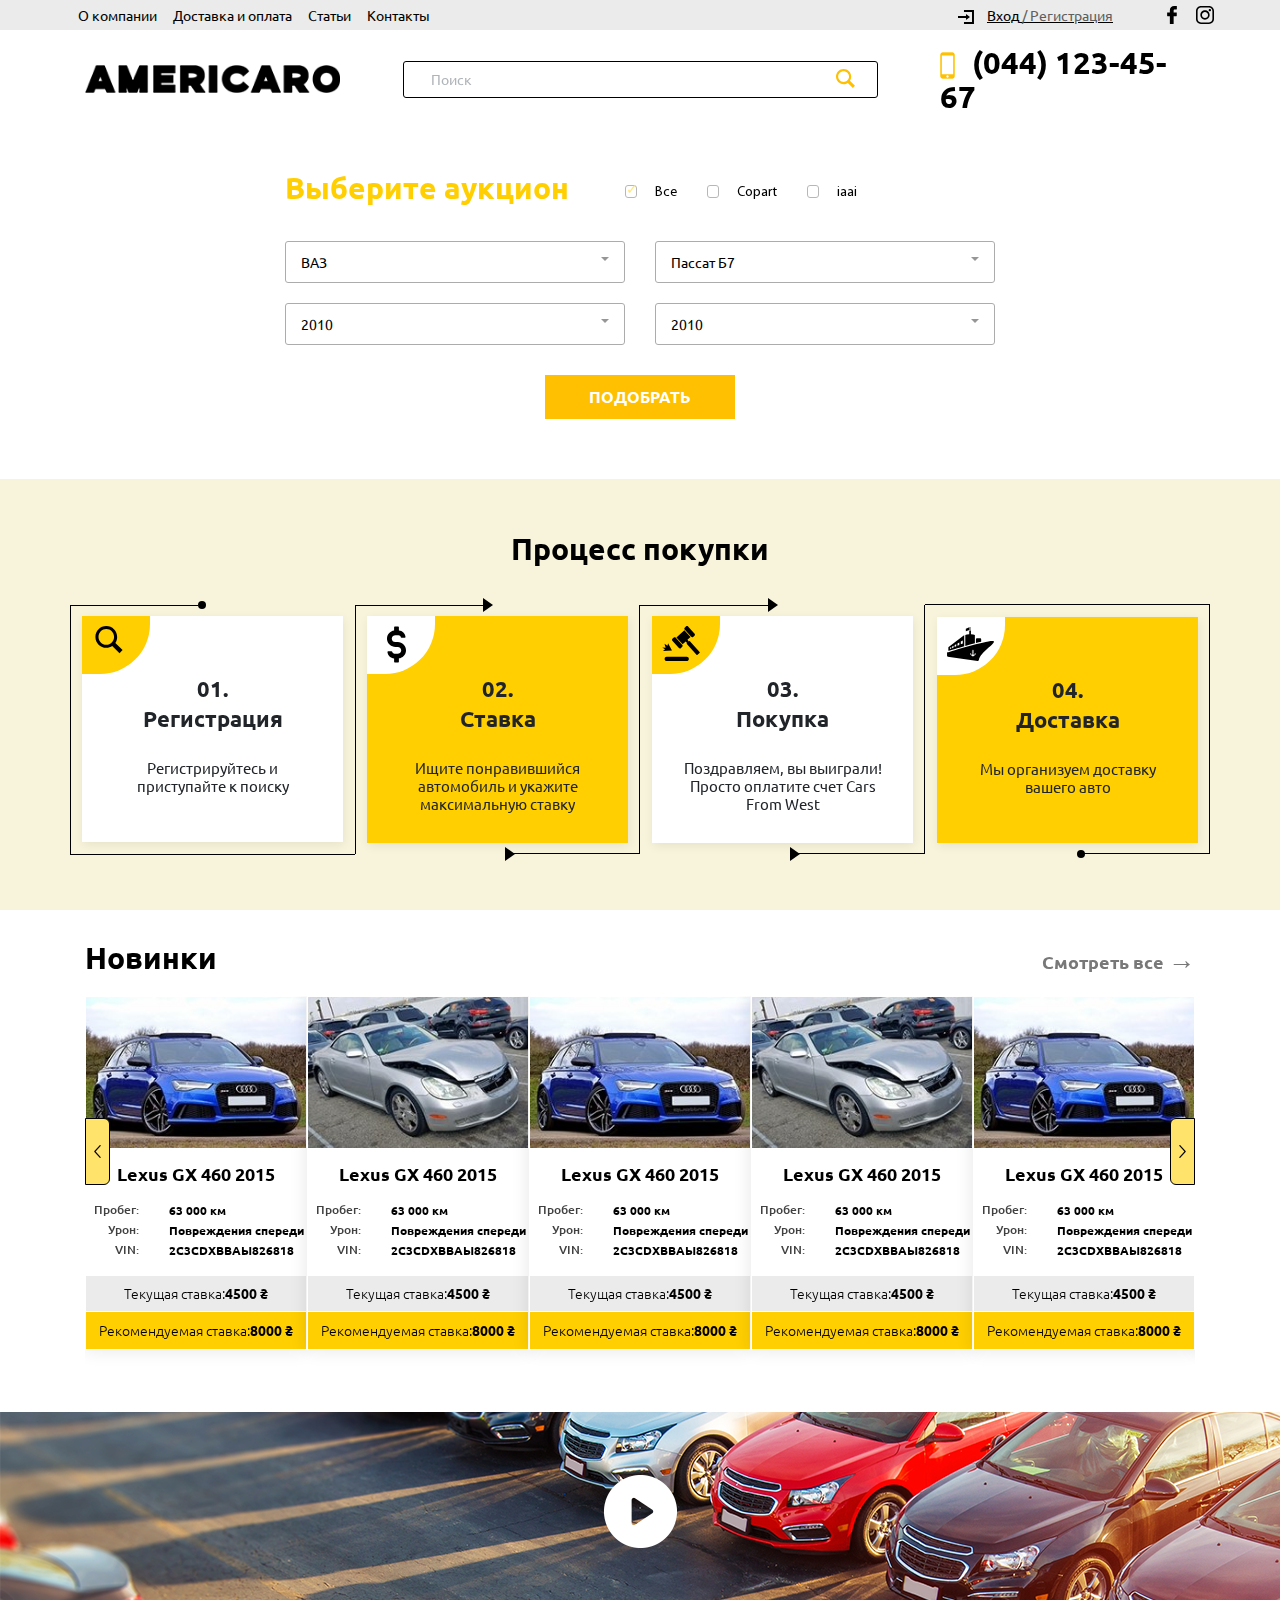
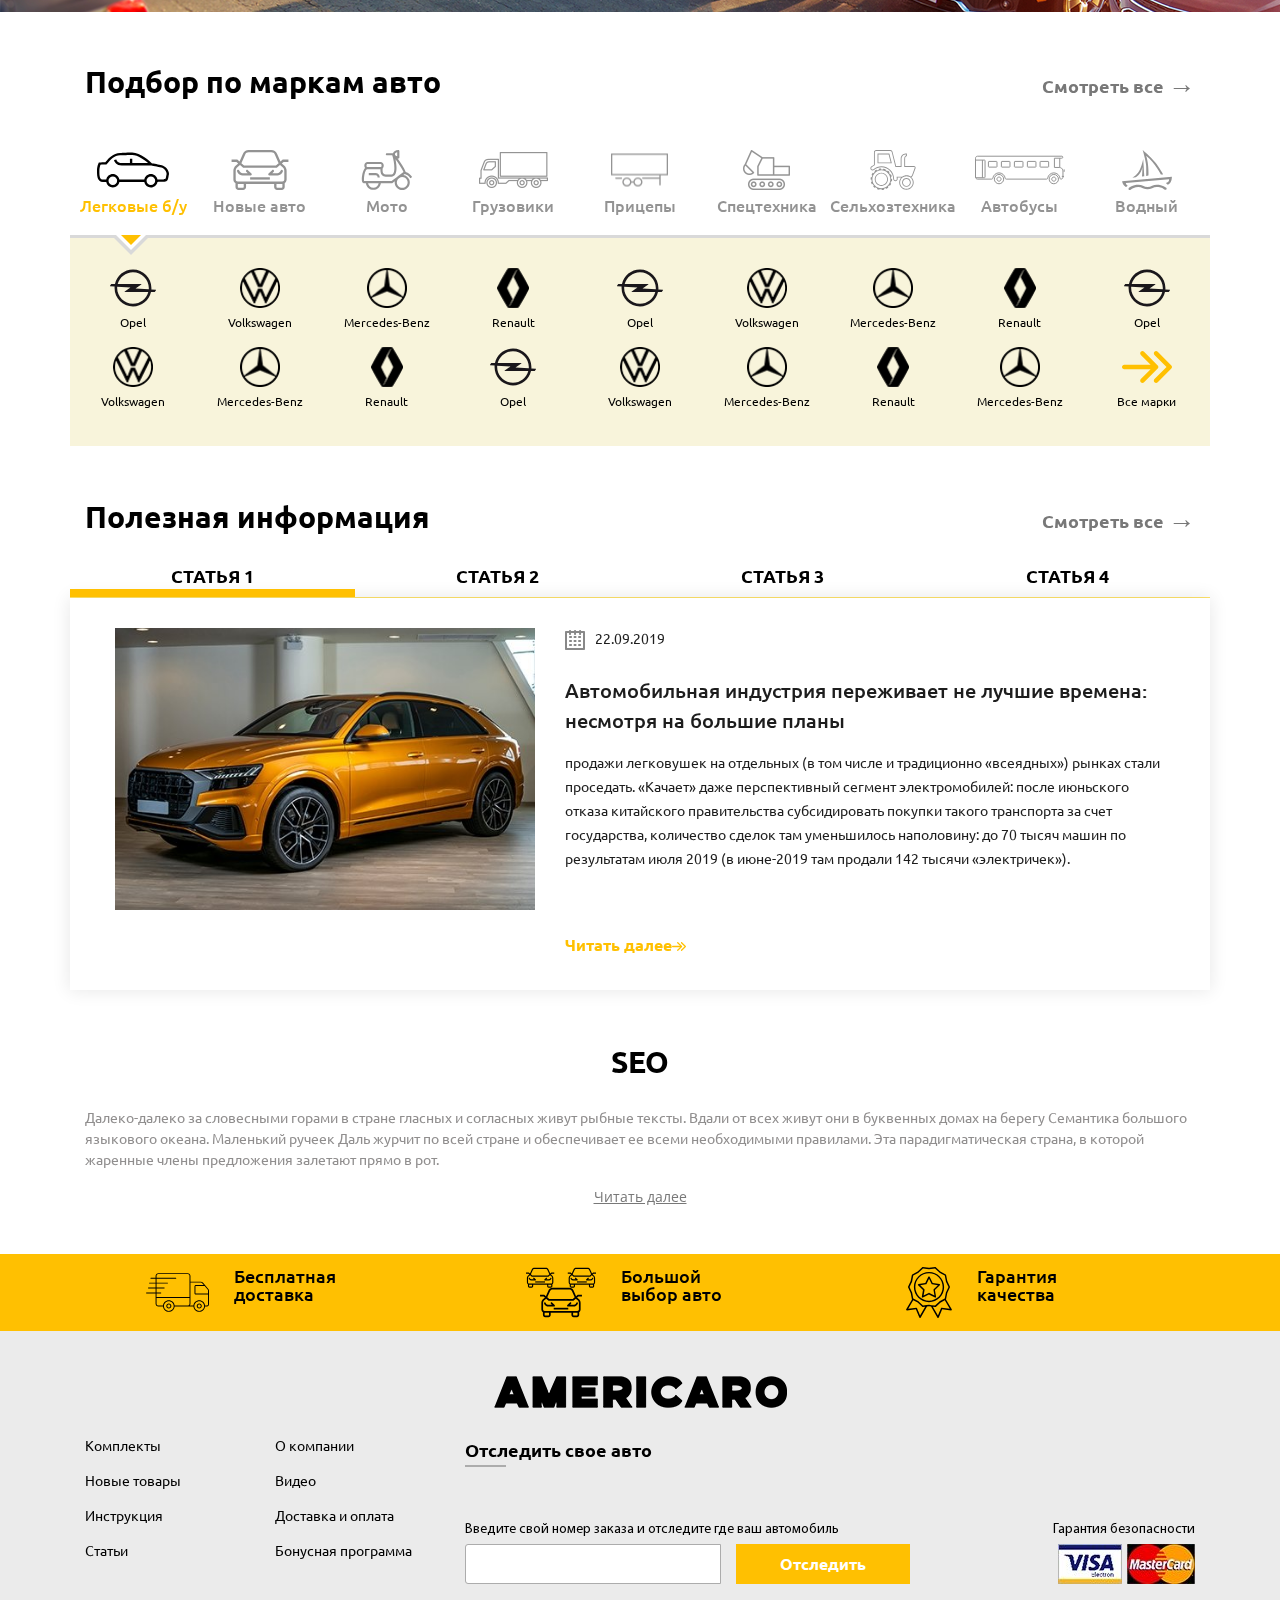
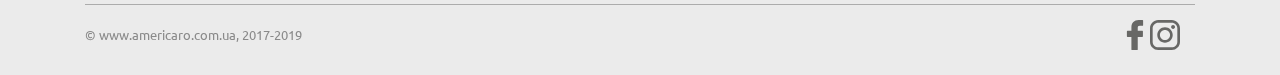
==== commit 4da76f4b: "editing  form and icon" ====
--- a/src/index.html
+++ b/src/index.html
@@ -56,8 +56,8 @@
     <div class="container">
         <div class="row header__content">
             <a href="#" class="header__logo col-12 col-lg-3"><img src="img/home/logo.png" alt="logo" class="image"></a>
-            <form class="form-inline m-auto col-9 col-md-3  col-lg-6 header__form row ">
-                <input class="form-control header__input col-8 col-md-8 col-lg-11" type="search" placeholder="Поиск"
+            <form class="form-inline m-auto col-9 col-md-6  col-lg-5 header__form row justify-content-between">
+                <input class="form-control header__input col-8 col-md-10 col-lg-11" type="search" placeholder="Поиск"
                        aria-label="Search">
                 <button class="btn btn-outline-success  header__button" type="submit"></button>
             </form>
--- a/src/style/css/style.css
+++ b/src/style/css/style.css
@@ -1 +1 @@
-.title{font-family:'Ubuntu', sans-serif;font-size:30px;line-height:30px;font-weight:bold;color:#000000}.button{background-color:#ffc001;font-family:'Ubuntu', sans-serif;font-size:16px;line-height:30px;font-weight:700;color:#ffffff;border-radius:0}.all-link{font-size:18px;line-height:30px;font-weight:700;color:#787878;text-align:right}.all-link__arrow{font-size:27px;font-weight:900}.all-link:hover{text-decoration:none;color:#ffc001}.image{max-width:100%;display:block;margin:0 auto}.header{font-family:'Ubuntu', sans-serif;position:relative}.header__background{background:#ebebeb;margin-bottom:15px;padding:0 10px}.header__heading{-webkit-box-pack:justify;-ms-flex-pack:justify;justify-content:space-between;-webkit-box-align:center;-ms-flex-align:center;align-items:center}.header__menu{padding:0;list-style-type:none;margin:0}.header__link{text-decoration:none;font-size:14px;line-height:30px;font-weight:400;color:#000000;padding:0}.header__icon{width:18px;height:18px;margin-right:11px}.header__authorization{font-size:14px;line-height:30px;font-weight:400;text-decoration:underline;-webkit-text-decoration-color:#000000;text-decoration-color:#000000;margin-right:50px}.header__authorization:hover{text-decoration:none}.header__authorization--entrance{color:#000000}.header__authorization--registry{color:#5f5f5f}.header__authorization--image{width:16px;height:14px;margin-right:13px}.header__social{-webkit-box-align:center;-ms-flex-align:center;align-items:center}.header__phone{font-family:'Ubuntu', sans-serif;font-size:30.6px;line-height:34px;font-weight:700;color:#000000;text-decoration:none}.header__phone--image{margin-right:10px}.header__phone:hover{text-decoration:none;color:#ffcf01}.header__phone--text{font-family:'Ubuntu', sans-serif}.header__content{-webkit-box-pack:justify;-ms-flex-pack:justify;justify-content:space-between;-webkit-box-align:center;-ms-flex-align:center;align-items:center}.header__form{border:1px solid #000000;border-radius:3px}.header__input{opacity:0.54;border:none;font-size:14px;line-height:30px;font-weight:400;color:#000000;width:90%}.header__button{background:url("../../img/home/magnifier.svg") no-repeat;border:none;padding:10px 13px}.header__button:active,.header__button:focus,.header__button:hover,.header__button:visited{border:none;background-color:transparent;-webkit-box-shadow:none;box-shadow:none}.btn-outline-success:not(:disabled):not(.disabled).active,.btn-outline-success:not(:disabled):not(.disabled):active,.show>.btn-outline-success.dropdown-toggle{border:none;background-color:transparent;-webkit-box-shadow:none;box-shadow:none}.btn-outline-success:not(:disabled):not(.disabled).active:focus,.btn-outline-success:not(:disabled):not(.disabled):active:focus,.show>.btn-outline-success.dropdown-toggle:focus{-webkit-box-shadow:none;box-shadow:none}.header__input:active,.header__input:focus,.header__input:hover,.header__input:visited{outline:0;outline-offset:0;border:none;-webkit-box-shadow:none;box-shadow:none}.header__menu .header__item .header__link{color:#000000}.auction{padding:60px 0;font-family:'Ubuntu', sans-serif}.auction__heading{-webkit-box-align:center;-ms-flex-align:center;align-items:center;margin-bottom:30px}.auction__title{color:#ffcf01}.auction__button{background-color:#ffffff;border:1px solid #acacac;border-radius:3px;font-size:14px;line-height:30px;font-weight:400;color:#000000;text-align:left;padding:5px 15px}.auction__button:after{margin:0;position:absolute;right:15px;top:15px;color:#969696}.auction__list{margin-bottom:20px}.auction__menu{width:95%;overflow-y:scroll;height:250px;left:-1px!important}.auction__menu::-webkit-scrollbar{width:12px;background-color:#e1e1e1}.auction__menu::-webkit-scrollbar-thumb{background-color:#b7b7b7;border-radius:4px;height:31px}.auction__label{font-family:'Myriad Pro Regular';font-size:14.2px;line-height:30px;font-weight:400;color:#000000;padding:0 0 0 30px;margin:0 30px 0 0;position:relative;cursor:pointer}.auction__label:before{content:"";border-radius:3px;opacity:0.5;border:1px solid #707070;background:#ffffff;width:12px;height:13px;position:absolute;top:7px;left:0}.auction__check[type=checkbox]{display:none}.auction__link{font-family:'Ubuntu', sans-serif;font-size:14px;line-height:30px;font-weight:400;color:#000000}.auction__form{padding:0}.auction__inner{margin-bottom:10px}.auction__check[type=checkbox]:checked+.auction__label:before{content:"\2713";display:-webkit-box;display:-ms-flexbox;display:flex;-webkit-box-align:center;-ms-flex-align:center;align-items:center;color:#ffcf01}.purchase{background:#f8f4db;padding:55px 0;font-family:'Ubuntu', sans-serif}.purchase__title{margin-bottom:40px}.purchase__element{padding:12px;width:25%;z-index:99;position:relative}.purchase__element--one{border-bottom:1px solid #000000}.purchase__element--one:after{content:"";position:absolute;top:1px;left:0;border:1px solid #000000;width:100%;height:100%;z-index:-1;clip:rect(auto, 128px, 249px, auto)}.purchase__element--one:before{content:"";width:8px;height:8px;background-color:#000000;border-radius:50%;position:absolute;top:-3px;left:45%}.purchase__element--two:after{content:"";position:absolute;top:1px;left:0;border:1px solid #000000;width:100%;height:100%;z-index:-1;clip:rect(auto, 128px, 249px, auto)}.purchase__element--two:before{content:"";position:absolute;bottom:1px;right:0;border:1px solid #000000;width:100%;height:100%;z-index:-1;clip:rect(auto, 128px, 249px, auto);-webkit-transform:rotate(180deg);-ms-transform:rotate(180deg);transform:rotate(180deg)}.purchase__element--three:after{content:"";position:absolute;top:1px;left:0;border:1px solid #000000;width:100%;height:100%;z-index:-1;clip:rect(auto, 128px, 1px, auto)}.purchase__element--three:before{content:"";position:absolute;bottom:1px;right:0;border:1px solid #000000;width:100%;height:100%;z-index:-1;clip:rect(auto, 128px, 249px, auto);-webkit-transform:rotate(180deg);-ms-transform:rotate(180deg);transform:rotate(180deg)}.purchase__element--fo{border-top:1px solid #000000}.purchase__element--fo:after{content:"";width:8px;height:8px;background-color:#000000;border-radius:50%;position:absolute;bottom:-3px;right:44%}.purchase__element--fo:before{content:"";position:absolute;bottom:1px;right:0;border:1px solid #000000;width:100%;height:100%;z-index:-1;clip:rect(auto, 128px, 267px, auto);-webkit-transform:rotate(180deg);-ms-transform:rotate(180deg);transform:rotate(180deg)}.purchase__element--center:after{content:"";position:absolute;top:-6px;left:45%;width:0;height:0;border-top:7px solid transparent;border-left:10px solid #000000;border-bottom:7px solid transparent}.purchase__element--center:before{content:"";position:absolute;bottom:-6px;right:44%;width:0;height:0;border-top:7px solid transparent;border-left:10px solid #000000;border-bottom:7px solid transparent}.purchase__item{-webkit-box-shadow:1px 3px 10px 0 rgba(0, 0, 0, 0.07);box-shadow:1px 3px 10px 0 rgba(0, 0, 0, 0.07);padding:0;width:100%;z-index:99;height:100%}.purchase__item--white{background-color:#ffffff}.purchase__item--yellow{background-color:#ffcf01}.purchase__name{font-size:22px;line-height:30px;font-weight:700;display:block;margin-bottom:25px;text-align:center;white-space:pre-line;font-family:'Ubuntu', sans-serif}.purchase__text{font-size:15px;line-height:1.2;font-weight:400;text-align:center;display:block}.purchase__info{padding:0 10% 30px}.purchase__picture{border-radius:0px 0px 50px 0px;width:68px;height:58px;padding-top:10px;padding-left:10px}.purchase__picture--inner{padding-left:20px}.purchase__picture--white{background-color:#ffffff}.purchase__picture--yellow{background-color:#ffcf01}.new{padding:33px 0 12px;font-family:'Ubuntu', sans-serif}.new__heading{margin-bottom:15px}.new__slider{padding-bottom:50px}.new__element{background-color:#ffffff;-webkit-box-shadow:0 0 17px 1px rgba(0, 0, 0, 0.09);box-shadow:0 0 17px 1px rgba(0, 0, 0, 0.09);width:20%;border-top:1px solid transparent;border-left:1px solid transparent;border-right:1px solid transparent;text-align:center;height:calc(100% - 14%)}.new__element:hover{border-color:#ffe36a}.new__name{font-size:18px;line-height:1.2;font-weight:bold;color:#000000;display:block;margin-bottom:15px}.new__list{font-size:12px;line-height:20px;font-weight:500;color:#414141;list-style-type:none;text-align:right}.new__values{font-size:12px;line-height:20px;font-weight:bold;color:#000000;list-style-type:none;text-align:left}.new__rate{font-size:14px;line-height:1.2;font-weight:300;color:#000000;width:100%;border-radius:0;padding:9px 0;margin:0 0 1px}.new__rate--price{font-weight:bold}.new__rate--current{background-color:#ebebeb}.new__rate--recommended{background-color:#ffcf01}.new__more{position:absolute;bottom:-50px;left:0;height:50px;width:100%;background:white;-webkit-box-shadow:0 0 17px 1px rgba(0, 0, 0, 0.09);box-shadow:0 0 17px 1px rgba(0, 0, 0, 0.09);border-bottom:1px solid #ffe36a;border-left:1px solid #ffe36a;border-right:1px solid #ffe36a;display:none;font-family:'Open Sans', sans-serif;padding:20px 0 10px;font-size:12px;text-decoration:underline;color:#4e4e4e}.new__more:hover{color:#ffcf01}.new__image{margin-bottom:15px}.new__prev{width:25px;height:67px;border:1px solid #000000;background-color:#ffe36a;border-radius:0 6px 6px 0;top:122px;opacity:1}.new__prev--icon{background:url("../../img/home/arrow-slider.svg") no-repeat;-webkit-transform:rotate(180deg);-ms-transform:rotate(180deg);transform:rotate(180deg);width:7px;height:13px}.new__next{opacity:1;width:25px;height:67px;border:1px solid #000000;background-color:#ffe36a;border-radius:6px 0 0 6px;top:122px}.new__next--icon{background:url("../../img/home/arrow-slider.svg") no-repeat;width:7px;height:13px}@media (min-width:991px) and (max-width:2560px){#carousel-example .carousel-inner .active.new__element.carousel-item+.carousel-item+.carousel-item+.carousel-item+.carousel-item+.carousel-item{position:absolute;top:0;right:-20%;z-index:-1;display:block;visibility:visible;height:auto}}@media (min-width:768px) and (max-width:991px){#carousel-example .carousel-inner .active.new__element.carousel-item+.carousel-item+.carousel-item+.carousel-item{position:absolute;top:0;right:-33.3333%;z-index:-1;display:block;visibility:visible;height:auto}}@media (min-width:576px) and (max-width:768px){#carousel-example .carousel-inner .active.new__element.carousel-item+.carousel-item+.carousel-item{position:absolute;top:0;right:-50%;z-index:-1;display:block;visibility:visible;height:auto}}@media (min-width:576px){#carousel-example .carousel-item{margin-right:0}#carousel-example .carousel-inner .active+.carousel-item{display:block}#carousel-example .carousel-inner .carousel-item.active:not(.carousel-item-right):not(.carousel-item-left),#carousel-example .carousel-inner .carousel-item.active:not(.carousel-item-right):not(.carousel-item-left)+.carousel-item{-webkit-transition:none;-o-transition:none;transition:none}#carousel-example .carousel-inner .carousel-item-next{position:relative;-webkit-transform:translate3d(0, 0, 0);transform:translate3d(0, 0, 0)}#carousel-example .active.carousel-item-left+.carousel-item-next.carousel-item-left,#carousel-example .carousel-item-next.carousel-item-left+.carousel-item,#carousel-example .carousel-item-next.carousel-item-left+.carousel-item+.carousel-item{position:relative;-webkit-transform:translate3d(-100%, 0, 0);transform:translate3d(-100%, 0, 0);visibility:visible}#carousel-example .carousel-inner .carousel-item-prev.carousel-item-right{position:absolute;top:0;left:0;z-index:-1;display:block;visibility:visible}#carousel-example .active.carousel-item-right+.carousel-item-prev.carousel-item-right,#carousel-example .carousel-item-prev.carousel-item-right+.carousel-item,#carousel-example .carousel-item-prev.carousel-item-right+.carousel-item+.carousel-item{position:relative;-webkit-transform:translate3d(100%, 0, 0);transform:translate3d(100%, 0, 0);visibility:visible;display:block}}@media (min-width:768px){#carousel-example .carousel-inner .active+.carousel-item+.carousel-item{display:block}#carousel-example .carousel-inner .carousel-item.active:not(.carousel-item-right):not(.carousel-item-left)+.carousel-item+.carousel-item{-webkit-transition:none;-o-transition:none;transition:none}#carousel-example .carousel-inner .carousel-item-next{position:relative;-webkit-transform:translate3d(0, 0, 0);transform:translate3d(0, 0, 0)}#carousel-example .carousel-item-next.carousel-item-left+.carousel-item+.carousel-item+.carousel-item{position:relative;-webkit-transform:translate3d(-100%, 0, 0);transform:translate3d(-100%, 0, 0);visibility:visible}#carousel-example .carousel-item-prev.carousel-item-right+.carousel-item+.carousel-item+.carousel-item{position:relative;-webkit-transform:translate3d(100%, 0, 0);transform:translate3d(100%, 0, 0);visibility:visible;display:block}}@media (min-width:991px){#carousel-example .carousel-inner .active+.carousel-item+.carousel-item+.carousel-item{display:block}#carousel-example .carousel-inner .carousel-item.active:not(.carousel-item-right):not(.carousel-item-left)+.carousel-item+.carousel-item+.carousel-item{-webkit-transition:none;-o-transition:none;transition:none}#carousel-example .carousel-inner .active.carousel-item+.carousel-item+.carousel-item+.carousel-item+.carousel-item+.carousel-item{position:absolute;top:0;right:-25%;z-index:-1;display:block;visibility:visible}#carousel-example .carousel-item-next.carousel-item-left+.carousel-item+.carousel-item+.carousel-item+.carousel-item{position:relative;-webkit-transform:translate3d(-100%, 0, 0);transform:translate3d(-100%, 0, 0);visibility:visible}#carousel-example .carousel-item-prev.carousel-item-right+.carousel-item+.carousel-item+.carousel-item+.carousel-item{position:relative;-webkit-transform:translate3d(100%, 0, 0);transform:translate3d(100%, 0, 0);visibility:visible;display:block}}@media (min-width:1200px){#carousel-example .carousel-inner .active+.carousel-item+.carousel-item+.carousel-item+.carousel-item{display:block}#carousel-example .carousel-inner .carousel-item.active:not(.carousel-item-right):not(.carousel-item-left)+.carousel-item+.carousel-item+.carousel-item+.carousel-item{-webkit-transition:none;-o-transition:none;transition:none}#carousel-example .carousel-inner .active.carousel-item+.carousel-item+.carousel-item+.carousel-item+.carousel-item+.carousel-item{position:absolute;top:0;right:-20%;z-index:-1;display:block;visibility:visible}#carousel-example .carousel-item-next.carousel-item-left+.carousel-item+.carousel-item+.carousel-item+.carousel-item+.carousel-item{position:relative;-webkit-transform:translate3d(-100%, 0, 0);transform:translate3d(-100%, 0, 0);visibility:visible}#carousel-example .carousel-item-prev.carousel-item-right+.carousel-item+.carousel-item+.carousel-item+.carousel-item+.carousel-item{position:relative;-webkit-transform:translate3d(100%, 0, 0);transform:translate3d(100%, 0, 0);visibility:visible;display:block}}.new__element:hover .new__more{display:block}.video{padding:0 0 15px}.video__image{background:url("../../img/home/video-bg.png") no-repeat;background-size:cover;height:200px}.video__modal{position:fixed;z-index:100000;left:0;top:0;width:100%;height:100%;overflow:auto;background-color:#000;background-color:rgba(0, 0, 0, 0.8);padding-top:60px}.video__modal--hide{display:none}.video__element{width:60%;height:50%;background-color:hsla(0, 0%, 100%, 0.15);margin:5% auto;padding:40px;border-radius:5px;position:relative}.video__close{width:24px;height:24px;position:absolute;display:block;right:12px;top:12px;cursor:pointer;border:none;outline:0}.video__item{position:relative;width:100%;height:calc(100% - 40px);padding-top:40px;overflow:hidden}.video__item--wrap{position:absolute;top:0;left:0;width:100%;height:100%}.brands{font-family:'Ubuntu', sans-serif;padding:40px 0}.brands__select{display:none;margin-bottom:15px}.brands__heading{margin-bottom:45px}.brands__list{padding:0;list-style-type:none;border:none;margin-bottom:15px}.brands__item{font-size:16px;line-height:30px;font-weight:500;width:125px}.brands__item--link{color:#939393;text-decoration:none;display:-webkit-box;display:-ms-flexbox;display:flex;-webkit-box-orient:vertical;-webkit-box-direction:normal;-ms-flex-direction:column;flex-direction:column;-webkit-box-align:center;-ms-flex-align:center;align-items:center}.brands__item--link:hover{color:#ffc001;text-decoration:none}.brands__item--active{position:relative}.brands__item--active:after{content:"";position:absolute;bottom:-25px;left:50px;width:0;height:0;border-left:10px solid transparent;border-right:10px solid transparent;border-top:10px solid #ffc001;z-index:99}.brands__item--active:before{content:"";position:absolute;bottom:-30px;left:45px;width:0;height:0;border-left:15px solid transparent;border-right:15px solid transparent;border-top:15px solid #ffffff;z-index:9}.brands__active{position:relative;color:#ffc001}.brands__active:after{content:"";position:absolute;bottom:-35px;left:40px;width:0;height:0;border-left:20px solid transparent;border-right:20px solid transparent;border-top:20px solid #d9d9d9}.brands__icon{max-width:90px;height:40px}.brands__icon path{fill:#939393}.brands__icon--bus path{stroke:#939393;fill:none}.brands__icon--bus path{stroke:#939393;fill:none}.brands__icon--color path{stroke:none}.brands__dropdown{background-color:#f8f4db;border-top:3px solid #d9d9d9;padding:30px 0 20px}.brands__element{font-size:12px;line-height:29px;font-weight:400;width:125px;margin-bottom:10px}.brands__element--link{color:#000000;text-decoration:none;display:-webkit-box;display:-ms-flexbox;display:flex;-webkit-box-orient:vertical;-webkit-box-direction:normal;-ms-flex-direction:column;flex-direction:column;-webkit-box-align:center;-ms-flex-align:center;align-items:center}.brands__element--link:hover{color:#ffc001;text-decoration:none}.brands__logo{max-width:50px;height:40px}.brands__active .brands__icon path{fill:#000000}.brands__item:hover .brands__item--link .brands__icon path{fill:#000000}.brands__item:hover .brands__item--link .brands__icon--filter{-webkit-filter:brightness(0.1);filter:brightness(0.1)}.brands__item:hover .brands__item--link .brands__icon--bus path{stroke:#000000;fill:none}.info{font-family:'Ubuntu', sans-serif;margin-bottom:57px}.info__heading{margin-bottom:22px}.info__element{background-color:#ffffff;-webkit-box-shadow:0 0 17px 1px rgba(0, 0, 0, 0.09);box-shadow:0 0 17px 1px rgba(0, 0, 0, 0.09);padding:30px}.info__calendar{margin-right:10px}.info__data{font-size:14px;line-height:21px;font-weight:400;color:#1d1d1d;display:block;margin-bottom:25px}.info__name{font-size:20px;line-height:30px;font-weight:500;color:#1d1d1d;display:block;margin-bottom:15px}.info__text{font-size:14px;line-height:24px;font-weight:400;color:#1d1d1d;margin-bottom:60px}.info__link{font-size:16px;line-height:30px;font-weight:700;color:#ffc001}.info__link:hover{text-decoration:none;color:#000000}.info__arrow{width:14px;height:9px}.info__tabs{font-size:18px;line-height:27px;font-weight:900;text-transform:uppercase;color:#000000;display:block}.info__tabs:hover{text-decoration:none;color:#ffc001}.info__nav{border-color:#ffe36a;text-align:center}.info__item{padding:0}.info__nav .active{border-bottom:8px solid #ffc001}.seo{font-family:'Ubuntu', sans-serif;margin-bottom:43px}.seo__title{margin-bottom:30px}.seo__text{font-size:14.1px;line-height:21px;font-weight:400;color:#908e8e;margin-bottom:12px}.seo__link{font-family:'Open Sans', sans-serif;font-size:14px;line-height:29px;font-weight:400;color:#787878;text-decoration:underline}.seo__link:hover{text-decoration:none;color:#ffc001}.advantages{background-color:#ffc001;padding:13px 0;font-family:'Ubuntu', sans-serif}.advantages__name{font-size:18px;line-height:18px;font-weight:500;color:#000000;width:50%}.advantages__element{width:20%}.advantages__image{margin-right:25px}.footer{background:#ebebeb;padding:45px 0 25px;font-family:'Ubuntu', sans-serif}.footer__logo{margin-bottom:20px}.footer__link{font-size:14px;line-height:35px;font-weight:400;color:#000000}.footer__link:hover{text-decoration:none;color:#ffc001}.footer__name{font-size:18px;line-height:29px;font-weight:700;color:#000000;position:relative;margin-bottom:50px;display:block}.footer__name:after{content:"";position:absolute;top:30px;left:0;width:41px;height:1px;border:1px solid #acacac}.footer__text{font-family:"Myriad Pro Regular";font-size:14px;line-height:29px;font-weight:400;color:#000000}.footer__input{background-color:#ffffff;border:1px solid #acacac;border-radius:3px;height:40px;margin-right:15px}.footer__button{padding:4px 43px}.footer__guarantee{text-align:right}.footer__visa{margin-right:5px}.footer__card{margin:0;-webkit-box-pack:end;-ms-flex-pack:end;justify-content:flex-end}.footer__line{border-bottom:1px solid #acacac;margin-bottom:15px}.footer__inner{margin-bottom:20px}.footer__address{font-size:13px;line-height:30px;font-weight:400;color:#8a8a8a}.footer__address:hover{text-decoration:none;color:#ffc001}.footer__facebook{width:30px;height:30px;fill:#676765}.footer__instagram{width:30px;height:30px;fill:#676765}.footer__input::-webkit-inner-spin-button,.footer__input::-webkit-outer-spin-button{-webkit-appearance:none;margin:0}.profile{background:#f4f4f4;padding:40px 0}.profile__innerIcon{margin-right:5px}.profile__label{font-size:17.5px;line-height:37px}.profile__label:before{top:12px}.profile__detail{height:20px}.profile__detail:before{top:0;left:10px}.profile__remove{font-family:'Myriad Pro Regular';font-size:17.1px;line-height:36px;font-weight:400;color:#000000;text-align:right}.profile__remove:hover{color:#f0b500;text-decoration:none}.profile__mark{font-family:'Myriad Pro Regular';font-size:17.5px;line-height:37px;font-weight:400;text-decoration:none;color:#000000;width:55%}.profile__mark--button{padding:0;border:none;text-decoration:underline}.profile__mark--button:hover{color:#f0b500;text-decoration:underline}.profile__item{background:#ffffff;border:1px solid #e1e1e1;padding:30px 0;margin-bottom:10px}.profile__picture{font-family:'Ubuntu', sans-serif;font-size:13px;font-weight:300;text-decoration:underline;color:#4e4e4e;display:block}.profile__picture--image path{fill:#7e7e7e}.profile__picture:hover{color:#f0b500}.profile__image{margin-bottom:25px}.profile__title{font-family:'Ubuntu', sans-serif;font-size:18px;line-height:1.2;font-weight:700;color:#000000}.profile__priceDolar{font-family:'Ubuntu', sans-serif;font-size:24px;line-height:1.2;font-weight:700;color:#000000}.profile__circle{color:#b7b7b7;margin:0 10px}.profile__priceUan{font-family:'Ubuntu', sans-serif;font-size:18px;line-height:1.2;font-weight:300;color:#4e4e4e}.profile__data{font-family:'Ubuntu', sans-serif;font-size:13px;font-weight:300;color:#4e4e4e}.profile__data--image path{fill:#7e7e7e}.profile__delete{border:1px solid #e1e1e1;border-radius:3px;font-family:'Ubuntu', sans-serif;font-size:12px;font-weight:300;color:#4e4e4e;padding:5px}.profile__delete:hover{border-color:#ffcf01;text-decoration:none;color:#4e4e4e}.profile__delete--image path{fill:#7e7e7e}.profile__name{font-family:'Ubuntu', sans-serif;font-size:24px;line-height:1.2;font-weight:700;color:#000000}.profile__text{font-family:'Ubuntu', sans-serif;font-size:18px;line-height:24px;font-weight:300;color:#7e7e7e;display:block}.profile__text--bold{font-weight:bold}.profile__show{text-decoration:underline}.profile__show:hover{text-decoration:none;color:#ffc001}.profile__number{font-family:'Ubuntu', sans-serif;font-size:20px;line-height:19px;font-weight:500;color:#000000}.profile__button{padding:8px;border:none;text-align:center;width:100%}.profile__button:hover{color:#000000}.profile__button--icon path{fill:#ffffff}.profile__list{padding:0 5px;font-family:'Ubuntu', sans-serif;font-size:18px;font-weight:400;color:#4e4e4e;margin:0}.profile__icon{max-width:20px;max-height:28px}.profile__icon path{fill:#f0b500}.profile__element{margin-bottom:5px;width:50%}.profile__wrap{margin-bottom:20px}.profile__info{border-left:1px solid #e1e1e1}.profile__form{padding:0}.profile__delete:hover .profile__delete--image path{fill:#f0b500}.profile__picture:hover .profile__picture--image path{fill:#f0b500}.profile__remove:hover .profile__remove--icon path{fill:#f0b500}.profile__mark--button:hover .profile__mark--icon path{fill:#f0b500}.profile__button:hover .profile__button--icon path{fill:#000000}.catalog{border-top:4px solid #f4f4f4;border-bottom:4px solid #f4f4f4;padding:20px 0}.catalog__auction{padding-bottom:45px}.catalog__heading{margin-bottom:35px}.catalog__title{color:#4e4e4e;font-size:24px;margin:0}.catalog__time{font-family:'Ubuntu', sans-serif;font-size:18px;line-height:30px;font-weight:400;color:#4e4e4e}.catalog__time--quantity{font-family:'Ubuntu', sans-serif;font-size:20px;line-height:30px;font-weight:700;color:#f0b500}.catalog__item{margin-bottom:40px}.catalog__item:after{content:"";position:absolute;width:92%;left:4%;bottom:-10px;border-bottom:1px solid #ebebeb}.catalog__text{font-family:'Ubuntu', sans-serif;font-size:13px;line-height:1.2;font-weight:300;color:#000000;margin:0}.catalog__more{font-family:'Ubuntu', sans-serif;font-size:33px;line-height:28px;font-weight:300;color:#f0b500}.catalog__more:hover{text-decoration:none;color:#000000}.catalog__icon{width:21px;height:20px}.catalog__icon path{fill:#7e7e7e}.catalog__subtitle{margin:0}.catalog__inner{padding:7px 15px}.catalog__info{display:-webkit-box;display:-ms-flexbox;display:flex;-webkit-box-orient:vertical;-webkit-box-direction:normal;-ms-flex-direction:column;flex-direction:column;-webkit-box-pack:justify;-ms-flex-pack:justify;justify-content:space-between}.catalog__link{font-family:'Ubuntu', sans-serif;font-size:16px;line-height:23px;font-weight:400;color:#000000;border:none;margin:0 1px;padding:0 7px}.catalog__link:hover{text-decoration:none;color:#ffc001}.catalog__link--active{font-weight:700;border:1px solid #ffcf01;border-radius:3px}.catalog__link--button{font-size:13.9px;font-weight:400;text-decoration:underline}.catalog__link--pre{position:relative}.catalog__link--pre:before{content:"\003C";position:absolute;top:0;left:-5px}.catalog__link--next{position:relative}.catalog__link--next:before{content:"\003E";position:absolute;top:0;right:-5px}.catalog__page{margin-right:23%}.catalog__model{font-family:'Ubuntu', sans-serif;font-size:20px;line-height:30px;font-weight:500;color:#4e4e4e;margin-bottom:35px;display:block}.catalog__box--item{background-color:#ffffff;border:2px solid #ebebeb;border-radius:2px;width:184px;text-align:center;margin-bottom:10px}.catalog__box--link{font-family:'Ubuntu', sans-serif;font-size:14px;line-height:30px;font-weight:400;color:#4e4e4e}.catalog__box--link:hover{text-decoration:none;color:#ffc001}.catalog__hide{position:relative}.catalog__hide:after{content:"\003E";position:absolute;top:-3px;right:-5px;-webkit-transform:rotate(-90deg);-ms-transform:rotate(-90deg);transform:rotate(-90deg)}.product{padding:35px 0}.product__box{padding:0}.product__item{width:716px;max-height:407px}.product__slider{position:relative;margin-bottom:20px}.product__image{width:100%}.product__example{width:11%;cursor:pointer}.product__inner{margin-bottom:10px}.product__heading{margin-bottom:20px}.product__link:hover{text-decoration:none;color:#ffc001}.product__navigation{margin-right:20px}.product__navigation--link{font-family:'Ubuntu', sans-serif;font-size:12px;line-height:1.2;font-weight:300;color:#4e4e4e}.product__navigation--marker{position:relative}.product__navigation--marker:after{content:"";position:absolute;top:12px;right:-11px;width:4px;height:4px;background-color:#ffcf01;border-radius:50%}.product__current-rate{font-family:'Ubuntu', sans-serif;font-size:18px;line-height:1.2;font-weight:300;color:#4e4e4e}.product__current-rate--bold{font-family:'Ubuntu', sans-serif;font-size:24px;line-height:1.2;font-weight:700;color:#000000}.product__table{border:1px solid #e1e1e1;border-radius:3px;margin-bottom:20px}.product__table--heading{background-color:#ffcf01;font-family:'Ubuntu', sans-serif;font-size:18px;font-weight:bold;color:#000000}.product__table--name{font-family:'Ubuntu', sans-serif;font-size:15px;line-height:20px;font-weight:400;color:#7e7e7e;width:50%}.product__table--value{font-family:'Ubuntu', sans-serif;font-size:15px;line-height:20px;font-weight:400;color:#000000;width:50%}.product__table--red{color:#fd3f3f}.product__table--total{background-color:#e1e1e1;border-radius:0px 0px 3px 3px;color:#000000}.product__table--total td{color:#000000}.product__input{border:1px solid #e1e1e1;border-radius:3px;width:100%;text-align:center}.product__payment{width:65%}.product__payment--value{width:35%}.product__button{font-family:'Ubuntu', sans-serif;font-size:16.1px;line-height:20px;font-weight:400;color:#000000;padding:5px 5px;border:1px solid #e1e1e1;border-radius:3px;background:transparent}.product__title{font-family:'Ubuntu', sans-serif;font-size:16px;line-height:21px;font-weight:700;color:#000000}.product__subtitle{font-family:'Ubuntu', sans-serif;font-size:14px;line-height:21px;font-weight:500;color:#000000}.product__text{font-family:'Ubuntu', sans-serif;font-size:14px;line-height:21px;font-weight:300;color:#000000}.product__wrap{background-color:#f8f4db;padding:20px}.product__dropdown{display:inline-block}.product__table .product__calculator--input{padding:0}.product__table thead th{border-bottom:none}.product__border tbody td{border:none}.product__element tbody td{border-color:transparent}.product__border tbody tr{position:relative}.product__border tbody tr:after{content:"";position:absolute;left:2%;width:95%;border-bottom:1px solid #e1e1e1}.product__border--small tbody tr{border-bottom:1px solid #e1e1e1}.product__table td,.product__table th{padding:9px 15px}.product__table .product__payment{padding-right:0}.product__table .product__table--value{padding-left:0}.product__slider #thumbcarousel .carousel-inner .product__flex{display:-webkit-box;display:-ms-flexbox;display:flex;-webkit-box-orient:horizontal;-webkit-box-direction:normal;-ms-flex-direction:row;flex-direction:row;width:100%}.product__input::-webkit-inner-spin-button,.product__input::-webkit-outer-spin-button{-webkit-appearance:none;margin:0}@font-face{font-family:'Myriad Pro Regular';src:url('../../fonts/MyriadPro-Regular.eot');src:url('../../fonts/MyriadPro-Regular.eot?#iefix') format('embedded-opentype'), url('../../fonts/MyriadPro-Regular.woff') format('woff'), url('../../fonts/MyriadPro-Regular.ttf') format('truetype');font-weight:normal;font-style:normal}body{overflow-x:hidden}@media screen and (max-width:1200px){.header__phone{font-size:24.6px}.auction__link{font-size:13px}.new__element{width:25%}.purchase__element--center:after{left:51%}.purchase__element--center:before{right:52%}.purchase__element--one:before{left:51%}.purchase__element--fo:after{right:51%}.purchase__element--one:after{clip:rect(auto, 128px, 267px, auto)}.purchase__element--two:after{clip:rect(auto, 128px, 267px, auto)}.purchase__element--two:before{clip:rect(auto, 128px, 266px, auto)}.purchase__element--three:before{clip:rect(auto, 128px, 266px, auto)}.profile__element{width:100%}.catalog__box--item{width:155px}.brands__item{font-size:14px;width:106px}}@media screen and (max-width:992px){.auction__heading{-webkit-box-orient:vertical;-webkit-box-direction:normal;-ms-flex-direction:column;flex-direction:column;-webkit-box-align:center;-ms-flex-align:center;align-items:center}.title{text-align:center}.auction__title{margin-bottom:30px}.new__element{width:33%}.advantages__element{width:35%}.footer__name{margin-bottom:15px}.header__heading{-webkit-box-align:start;-ms-flex-align:start;align-items:start}.info__inner{margin-bottom:20px}.purchase__element{width:50%}.purchase__element--one:before{display:none}.purchase__element--one:after{display:none}.purchase__element--center:after{display:none}.purchase__element--center:before{display:none}.purchase__element--one:before{display:none}.purchase__element--fo:after{display:none}.purchase__element--two:after{display:none}.purchase__element--two:before{display:none}.purchase__element--three:before{display:none}.purchase__element--fo:before{display:none}.purchase__element--three:after{display:none}.purchase__element--one{border:none}.purchase__element--fo{border:none}.profile__button{width:50%}.profile__wrapper{margin-bottom:10px}.profile__mark{width:30%}.catalog__page{margin-right:13%}.catalog__box--item{margin:0 auto 10px}.brands__select{display:block}.brands__list{display:none}.header__logo{margin:0 auto 20px}}@media screen and (max-width:768px){.header__authorization--entrance,.header__authorization--registry{display:none}.header__authorization{margin-right:11px}.header__phone--text{display:none}.auction__wrap{margin:0}.new__element{width:50%}.advantages__element{width:70%;margin-bottom:20px;-webkit-box-align:center;-ms-flex-align:center;align-items:center;-ms-flex-pack:distribute;justify-content:space-around}.footer__list{text-align:center}.footer__guarantee{text-align:center}.footer__card{-webkit-box-pack:center;-ms-flex-pack:center;justify-content:center}.input-group{margin-bottom:10px}.info__element{padding:20px}.profile__remove{text-align:center;width:100%}.profile__form{text-align:center;width:100%}.profile__mark{text-align:center;width:100%}.catalog__box{padding:0 15px}}@media screen and (max-width:576px){.auction__link{font-size:12px}.title{font-size:22px}.new__element{width:100%}.footer__button{padding:4px 10px}.all-link{font-size:15px}.all-link__arrow{font-size:20px}.info__tabs{font-size:14px}.purchase__element{width:85%;margin:0 auto}.advantages__name{text-align:center}.brands__dropdown{width:100%;margin:0 auto}.brands__list{width:100%;margin:0 auto}.profile__button{width:95%}.catalog__link--visible{display:none}.pagination{-ms-flex-pack:distribute;justify-content:space-around}.catalog__page{margin-right:0}.product__heading{padding:0 10px}.product__wrapper{padding:0 10px}.product__border tbody tr:after{display:none}.product__border tbody tr{border-bottom:1px solid #e1e1e1}}+.title{font-family:'Ubuntu', sans-serif;font-size:30px;line-height:30px;font-weight:bold;color:#000000}.button{background-color:#ffc001;font-family:'Ubuntu', sans-serif;font-size:16px;line-height:30px;font-weight:700;color:#ffffff;border-radius:0}.all-link{font-size:18px;line-height:30px;font-weight:700;color:#787878;text-align:right}.all-link__arrow{font-size:27px;font-weight:900}.all-link:hover{text-decoration:none;color:#ffc001}.image{max-width:100%;display:block;margin:0 auto}.header{font-family:'Ubuntu', sans-serif;position:relative}.header__background{background:#ebebeb;margin-bottom:15px;padding:0 10px}.header__heading{-webkit-box-pack:justify;-ms-flex-pack:justify;justify-content:space-between;-webkit-box-align:center;-ms-flex-align:center;align-items:center}.header__menu{padding:0;list-style-type:none;margin:0}.header__link{text-decoration:none;font-size:14px;line-height:30px;font-weight:400;color:#000000;padding:0}.header__icon{width:18px;height:18px;margin-right:11px}.header__authorization{font-size:14px;line-height:30px;font-weight:400;text-decoration:underline;-webkit-text-decoration-color:#000000;text-decoration-color:#000000;margin-right:50px}.header__authorization:hover{text-decoration:none}.header__authorization--entrance{color:#000000}.header__authorization--registry{color:#5f5f5f}.header__authorization--image{width:16px;height:14px;margin-right:13px}.header__social{-webkit-box-align:center;-ms-flex-align:center;align-items:center}.header__phone{font-family:'Ubuntu', sans-serif;font-size:30.6px;line-height:34px;font-weight:700;color:#000000;text-decoration:none}.header__phone--image{margin-right:10px}.header__phone:hover{text-decoration:none;color:#ffcf01}.header__phone--text{font-family:'Ubuntu', sans-serif}.header__content{-webkit-box-pack:justify;-ms-flex-pack:justify;justify-content:space-between;-webkit-box-align:center;-ms-flex-align:center;align-items:center}.header__form{border:1px solid #000000;border-radius:3px}.header__input{opacity:0.54;border:none;font-size:14px;line-height:30px;font-weight:400;color:#000000;width:90%}.header__button{background:url("../../img/home/magnifier.svg") no-repeat;border:none;padding:10px 13px}.header__button:active,.header__button:focus,.header__button:hover,.header__button:visited{border:none;background-color:transparent;-webkit-box-shadow:none;box-shadow:none}.btn-outline-success:not(:disabled):not(.disabled).active,.btn-outline-success:not(:disabled):not(.disabled):active,.show>.btn-outline-success.dropdown-toggle{border:none;background-color:transparent;-webkit-box-shadow:none;box-shadow:none}.btn-outline-success:not(:disabled):not(.disabled).active:focus,.btn-outline-success:not(:disabled):not(.disabled):active:focus,.show>.btn-outline-success.dropdown-toggle:focus{-webkit-box-shadow:none;box-shadow:none}.header__input:active,.header__input:focus,.header__input:hover,.header__input:visited{outline:0;outline-offset:0;border:none;-webkit-box-shadow:none;box-shadow:none}.header__menu .header__item .header__link{color:#000000}.auction{padding:60px 0;font-family:'Ubuntu', sans-serif}.auction__heading{-webkit-box-align:center;-ms-flex-align:center;align-items:center;margin-bottom:30px}.auction__title{color:#ffcf01}.auction__button{background-color:#ffffff;border:1px solid #acacac;border-radius:3px;font-size:14px;line-height:30px;font-weight:400;color:#000000;text-align:left;padding:5px 15px}.auction__button:after{margin:0;position:absolute;right:15px;top:15px;color:#969696}.auction__list{margin-bottom:20px}.auction__menu{width:95%;overflow-y:scroll;height:250px;left:-1px!important}.auction__menu::-webkit-scrollbar{width:12px;background-color:#e1e1e1}.auction__menu::-webkit-scrollbar-thumb{background-color:#b7b7b7;border-radius:4px;height:31px}.auction__label{font-family:'Myriad Pro Regular';font-size:14.2px;line-height:30px;font-weight:400;color:#000000;padding:0 0 0 30px;margin:0 30px 0 0;position:relative;cursor:pointer}.auction__label:before{content:"";border-radius:3px;opacity:0.5;border:1px solid #707070;background:#ffffff;width:12px;height:13px;position:absolute;top:7px;left:0}.auction__check[type=checkbox]{display:none}.auction__link{font-family:'Ubuntu', sans-serif;font-size:14px;line-height:30px;font-weight:400;color:#000000}.auction__form{padding:0}.auction__inner{margin-bottom:10px}.auction__check[type=checkbox]:checked+.auction__label:before{content:"\2713";display:-webkit-box;display:-ms-flexbox;display:flex;-webkit-box-align:center;-ms-flex-align:center;align-items:center;color:#ffcf01}.purchase{background:#f8f4db;padding:55px 0;font-family:'Ubuntu', sans-serif}.purchase__title{margin-bottom:40px}.purchase__element{padding:12px;width:25%;z-index:99;position:relative}.purchase__element--one{border-bottom:1px solid #000000}.purchase__element--one:after{content:"";position:absolute;top:1px;left:0;border:1px solid #000000;width:100%;height:100%;z-index:-1;clip:rect(auto, 128px, 249px, auto)}.purchase__element--one:before{content:"";width:8px;height:8px;background-color:#000000;border-radius:50%;position:absolute;top:-3px;left:45%}.purchase__element--two:after{content:"";position:absolute;top:1px;left:0;border:1px solid #000000;width:100%;height:100%;z-index:-1;clip:rect(auto, 128px, 249px, auto)}.purchase__element--two:before{content:"";position:absolute;bottom:1px;right:0;border:1px solid #000000;width:100%;height:100%;z-index:-1;clip:rect(auto, 128px, 249px, auto);-webkit-transform:rotate(180deg);-ms-transform:rotate(180deg);transform:rotate(180deg)}.purchase__element--three:after{content:"";position:absolute;top:1px;left:0;border:1px solid #000000;width:100%;height:100%;z-index:-1;clip:rect(auto, 128px, 1px, auto)}.purchase__element--three:before{content:"";position:absolute;bottom:1px;right:0;border:1px solid #000000;width:100%;height:100%;z-index:-1;clip:rect(auto, 128px, 249px, auto);-webkit-transform:rotate(180deg);-ms-transform:rotate(180deg);transform:rotate(180deg)}.purchase__element--fo{border-top:1px solid #000000}.purchase__element--fo:after{content:"";width:8px;height:8px;background-color:#000000;border-radius:50%;position:absolute;bottom:-3px;right:44%}.purchase__element--fo:before{content:"";position:absolute;bottom:1px;right:0;border:1px solid #000000;width:100%;height:100%;z-index:-1;clip:rect(auto, 128px, 267px, auto);-webkit-transform:rotate(180deg);-ms-transform:rotate(180deg);transform:rotate(180deg)}.purchase__element--center:after{content:"";position:absolute;top:-6px;left:45%;width:0;height:0;border-top:7px solid transparent;border-left:10px solid #000000;border-bottom:7px solid transparent}.purchase__element--center:before{content:"";position:absolute;bottom:-6px;right:44%;width:0;height:0;border-top:7px solid transparent;border-left:10px solid #000000;border-bottom:7px solid transparent}.purchase__item{-webkit-box-shadow:1px 3px 10px 0 rgba(0, 0, 0, 0.07);box-shadow:1px 3px 10px 0 rgba(0, 0, 0, 0.07);padding:0;width:100%;z-index:99;height:100%}.purchase__item--white{background-color:#ffffff}.purchase__item--yellow{background-color:#ffcf01}.purchase__name{font-size:22px;line-height:30px;font-weight:700;display:block;margin-bottom:25px;text-align:center;white-space:pre-line;font-family:'Ubuntu', sans-serif}.purchase__text{font-size:15px;line-height:1.2;font-weight:400;text-align:center;display:block}.purchase__info{padding:0 10% 30px}.purchase__picture{border-radius:0px 0px 50px 0px;width:68px;height:58px;padding-top:10px;padding-left:10px}.purchase__picture--inner{padding-left:20px}.purchase__picture--white{background-color:#ffffff}.purchase__picture--yellow{background-color:#ffcf01}.new{padding:33px 0 12px;font-family:'Ubuntu', sans-serif}.new__heading{margin-bottom:15px}.new__slider{padding-bottom:50px}.new__element{background-color:#ffffff;-webkit-box-shadow:0 0 17px 1px rgba(0, 0, 0, 0.09);box-shadow:0 0 17px 1px rgba(0, 0, 0, 0.09);width:20%;border-top:1px solid transparent;border-left:1px solid transparent;border-right:1px solid transparent;text-align:center;height:calc(100% - 14%)}.new__element:hover{border-color:#ffe36a}.new__name{font-size:18px;line-height:1.2;font-weight:bold;color:#000000;display:block;margin-bottom:15px}.new__list{font-size:12px;line-height:20px;font-weight:500;color:#414141;list-style-type:none;text-align:right}.new__values{font-size:12px;line-height:20px;font-weight:bold;color:#000000;list-style-type:none;text-align:left}.new__rate{font-size:14px;line-height:1.2;font-weight:300;color:#000000;width:100%;border-radius:0;padding:9px 0;margin:0 0 1px}.new__rate--price{font-weight:bold}.new__rate--current{background-color:#ebebeb}.new__rate--recommended{background-color:#ffcf01}.new__more{position:absolute;bottom:-50px;left:0;height:50px;width:100%;background:white;-webkit-box-shadow:0 0 17px 1px rgba(0, 0, 0, 0.09);box-shadow:0 0 17px 1px rgba(0, 0, 0, 0.09);border-bottom:1px solid #ffe36a;border-left:1px solid #ffe36a;border-right:1px solid #ffe36a;display:none;font-family:'Open Sans', sans-serif;padding:20px 0 10px;font-size:12px;text-decoration:underline;color:#4e4e4e}.new__more:hover{color:#ffcf01}.new__image{margin-bottom:15px}.new__prev{width:25px;height:67px;border:1px solid #000000;background-color:#ffe36a;border-radius:0 6px 6px 0;top:122px;opacity:1}.new__prev--icon{background:url("../../img/home/arrow-slider.svg") no-repeat;-webkit-transform:rotate(180deg);-ms-transform:rotate(180deg);transform:rotate(180deg);width:7px;height:13px}.new__next{opacity:1;width:25px;height:67px;border:1px solid #000000;background-color:#ffe36a;border-radius:6px 0 0 6px;top:122px}.new__next--icon{background:url("../../img/home/arrow-slider.svg") no-repeat;width:7px;height:13px}@media (min-width:991px) and (max-width:2560px){#carousel-example .carousel-inner .active.new__element.carousel-item+.carousel-item+.carousel-item+.carousel-item+.carousel-item+.carousel-item{position:absolute;top:0;right:-20%;z-index:-1;display:block;visibility:visible;height:auto}}@media (min-width:768px) and (max-width:991px){#carousel-example .carousel-inner .active.new__element.carousel-item+.carousel-item+.carousel-item+.carousel-item{position:absolute;top:0;right:-33.3333%;z-index:-1;display:block;visibility:visible;height:auto}}@media (min-width:576px) and (max-width:768px){#carousel-example .carousel-inner .active.new__element.carousel-item+.carousel-item+.carousel-item{position:absolute;top:0;right:-50%;z-index:-1;display:block;visibility:visible;height:auto}}@media (min-width:576px){#carousel-example .carousel-item{margin-right:0}#carousel-example .carousel-inner .active+.carousel-item{display:block}#carousel-example .carousel-inner .carousel-item.active:not(.carousel-item-right):not(.carousel-item-left),#carousel-example .carousel-inner .carousel-item.active:not(.carousel-item-right):not(.carousel-item-left)+.carousel-item{-webkit-transition:none;-o-transition:none;transition:none}#carousel-example .carousel-inner .carousel-item-next{position:relative;-webkit-transform:translate3d(0, 0, 0);transform:translate3d(0, 0, 0)}#carousel-example .active.carousel-item-left+.carousel-item-next.carousel-item-left,#carousel-example .carousel-item-next.carousel-item-left+.carousel-item,#carousel-example .carousel-item-next.carousel-item-left+.carousel-item+.carousel-item{position:relative;-webkit-transform:translate3d(-100%, 0, 0);transform:translate3d(-100%, 0, 0);visibility:visible}#carousel-example .carousel-inner .carousel-item-prev.carousel-item-right{position:absolute;top:0;left:0;z-index:-1;display:block;visibility:visible}#carousel-example .active.carousel-item-right+.carousel-item-prev.carousel-item-right,#carousel-example .carousel-item-prev.carousel-item-right+.carousel-item,#carousel-example .carousel-item-prev.carousel-item-right+.carousel-item+.carousel-item{position:relative;-webkit-transform:translate3d(100%, 0, 0);transform:translate3d(100%, 0, 0);visibility:visible;display:block}}@media (min-width:768px){#carousel-example .carousel-inner .active+.carousel-item+.carousel-item{display:block}#carousel-example .carousel-inner .carousel-item.active:not(.carousel-item-right):not(.carousel-item-left)+.carousel-item+.carousel-item{-webkit-transition:none;-o-transition:none;transition:none}#carousel-example .carousel-inner .carousel-item-next{position:relative;-webkit-transform:translate3d(0, 0, 0);transform:translate3d(0, 0, 0)}#carousel-example .carousel-item-next.carousel-item-left+.carousel-item+.carousel-item+.carousel-item{position:relative;-webkit-transform:translate3d(-100%, 0, 0);transform:translate3d(-100%, 0, 0);visibility:visible}#carousel-example .carousel-item-prev.carousel-item-right+.carousel-item+.carousel-item+.carousel-item{position:relative;-webkit-transform:translate3d(100%, 0, 0);transform:translate3d(100%, 0, 0);visibility:visible;display:block}}@media (min-width:991px){#carousel-example .carousel-inner .active+.carousel-item+.carousel-item+.carousel-item{display:block}#carousel-example .carousel-inner .carousel-item.active:not(.carousel-item-right):not(.carousel-item-left)+.carousel-item+.carousel-item+.carousel-item{-webkit-transition:none;-o-transition:none;transition:none}#carousel-example .carousel-inner .active.carousel-item+.carousel-item+.carousel-item+.carousel-item+.carousel-item+.carousel-item{position:absolute;top:0;right:-25%;z-index:-1;display:block;visibility:visible}#carousel-example .carousel-item-next.carousel-item-left+.carousel-item+.carousel-item+.carousel-item+.carousel-item{position:relative;-webkit-transform:translate3d(-100%, 0, 0);transform:translate3d(-100%, 0, 0);visibility:visible}#carousel-example .carousel-item-prev.carousel-item-right+.carousel-item+.carousel-item+.carousel-item+.carousel-item{position:relative;-webkit-transform:translate3d(100%, 0, 0);transform:translate3d(100%, 0, 0);visibility:visible;display:block}}@media (min-width:1200px){#carousel-example .carousel-inner .active+.carousel-item+.carousel-item+.carousel-item+.carousel-item{display:block}#carousel-example .carousel-inner .carousel-item.active:not(.carousel-item-right):not(.carousel-item-left)+.carousel-item+.carousel-item+.carousel-item+.carousel-item{-webkit-transition:none;-o-transition:none;transition:none}#carousel-example .carousel-inner .active.carousel-item+.carousel-item+.carousel-item+.carousel-item+.carousel-item+.carousel-item{position:absolute;top:0;right:-20%;z-index:-1;display:block;visibility:visible}#carousel-example .carousel-item-next.carousel-item-left+.carousel-item+.carousel-item+.carousel-item+.carousel-item+.carousel-item{position:relative;-webkit-transform:translate3d(-100%, 0, 0);transform:translate3d(-100%, 0, 0);visibility:visible}#carousel-example .carousel-item-prev.carousel-item-right+.carousel-item+.carousel-item+.carousel-item+.carousel-item+.carousel-item{position:relative;-webkit-transform:translate3d(100%, 0, 0);transform:translate3d(100%, 0, 0);visibility:visible;display:block}}.new__element:hover .new__more{display:block}.video{padding:0 0 15px}.video__image{background:url("../../img/home/video-bg.png") no-repeat;background-size:cover;height:200px}.video__modal{position:fixed;z-index:100000;left:0;top:0;width:100%;height:100%;overflow:auto;background-color:#000;background-color:rgba(0, 0, 0, 0.8);padding-top:60px}.video__modal--hide{display:none}.video__element{width:60%;height:50%;background-color:hsla(0, 0%, 100%, 0.15);margin:5% auto;padding:40px;border-radius:5px;position:relative}.video__close{width:24px;height:24px;position:absolute;display:block;right:12px;top:12px;cursor:pointer;border:none;outline:0}.video__item{position:relative;width:100%;height:calc(100% - 40px);padding-top:40px;overflow:hidden}.video__item--wrap{position:absolute;top:0;left:0;width:100%;height:100%}.brands{font-family:'Ubuntu', sans-serif;padding:40px 0}.brands__select{display:none;margin-bottom:15px}.brands__heading{margin-bottom:45px}.brands__list{padding:0;list-style-type:none;border:none;margin-bottom:15px}.brands__item{font-size:16px;line-height:30px;font-weight:500;width:125px}.brands__item--link{color:#939393;text-decoration:none;display:-webkit-box;display:-ms-flexbox;display:flex;-webkit-box-orient:vertical;-webkit-box-direction:normal;-ms-flex-direction:column;flex-direction:column;-webkit-box-align:center;-ms-flex-align:center;align-items:center}.brands__item--link:hover{color:#ffc001;text-decoration:none}.brands__item--active{position:relative}.brands__item--active:after{content:"";position:absolute;bottom:-25px;left:50px;width:0;height:0;border-left:10px solid transparent;border-right:10px solid transparent;border-top:10px solid #ffc001;z-index:99}.brands__item--active:before{content:"";position:absolute;bottom:-30px;left:45px;width:0;height:0;border-left:15px solid transparent;border-right:15px solid transparent;border-top:15px solid #ffffff;z-index:9}.brands__active{position:relative;color:#ffc001}.brands__active:after{content:"";position:absolute;bottom:-35px;left:40px;width:0;height:0;border-left:20px solid transparent;border-right:20px solid transparent;border-top:20px solid #d9d9d9}.brands__icon{max-width:90px;height:40px}.brands__icon path{fill:#939393}.brands__icon--bus path{stroke:#939393;fill:none}.brands__icon--bus path{stroke:#939393;fill:none}.brands__icon--color path{stroke:none}.brands__dropdown{background-color:#f8f4db;border-top:3px solid #d9d9d9;padding:30px 0 20px}.brands__element{font-size:12px;line-height:29px;font-weight:400;width:125px;margin-bottom:10px}.brands__element--link{color:#000000;text-decoration:none;display:-webkit-box;display:-ms-flexbox;display:flex;-webkit-box-orient:vertical;-webkit-box-direction:normal;-ms-flex-direction:column;flex-direction:column;-webkit-box-align:center;-ms-flex-align:center;align-items:center}.brands__element--link:hover{color:#ffc001;text-decoration:none}.brands__logo{max-width:50px;height:40px}.brands__active .brands__icon path{fill:#000000}.brands__active .brands__icon--bus path{stroke:#000000;fill:none}.brands__item:hover .brands__item--link .brands__icon path{fill:#000000}.brands__item:hover .brands__item--link .brands__icon--filter{-webkit-filter:brightness(0.1);filter:brightness(0.1)}.brands__item:hover .brands__item--link .brands__icon--bus path{stroke:#000000;fill:none}.info{font-family:'Ubuntu', sans-serif;margin-bottom:57px}.info__heading{margin-bottom:22px}.info__element{background-color:#ffffff;-webkit-box-shadow:0 0 17px 1px rgba(0, 0, 0, 0.09);box-shadow:0 0 17px 1px rgba(0, 0, 0, 0.09);padding:30px}.info__calendar{margin-right:10px}.info__data{font-size:14px;line-height:21px;font-weight:400;color:#1d1d1d;display:block;margin-bottom:25px}.info__name{font-size:20px;line-height:30px;font-weight:500;color:#1d1d1d;display:block;margin-bottom:15px}.info__text{font-size:14px;line-height:24px;font-weight:400;color:#1d1d1d;margin-bottom:60px}.info__link{font-size:16px;line-height:30px;font-weight:700;color:#ffc001}.info__link:hover{text-decoration:none;color:#000000}.info__arrow{width:14px;height:9px}.info__tabs{font-size:18px;line-height:27px;font-weight:900;text-transform:uppercase;color:#000000;display:block}.info__tabs:hover{text-decoration:none;color:#ffc001}.info__nav{border-color:#ffe36a;text-align:center}.info__item{padding:0}.info__nav .active{border-bottom:8px solid #ffc001}.seo{font-family:'Ubuntu', sans-serif;margin-bottom:43px}.seo__title{margin-bottom:30px}.seo__text{font-size:14.1px;line-height:21px;font-weight:400;color:#908e8e;margin-bottom:12px}.seo__link{font-family:'Open Sans', sans-serif;font-size:14px;line-height:29px;font-weight:400;color:#787878;text-decoration:underline}.seo__link:hover{text-decoration:none;color:#ffc001}.advantages{background-color:#ffc001;padding:13px 0;font-family:'Ubuntu', sans-serif}.advantages__name{font-size:18px;line-height:18px;font-weight:500;color:#000000;width:50%}.advantages__element{width:20%}.advantages__image{margin-right:25px}.footer{background:#ebebeb;padding:45px 0 25px;font-family:'Ubuntu', sans-serif}.footer__logo{margin-bottom:20px}.footer__link{font-size:14px;line-height:35px;font-weight:400;color:#000000}.footer__link:hover{text-decoration:none;color:#ffc001}.footer__name{font-size:18px;line-height:29px;font-weight:700;color:#000000;position:relative;margin-bottom:50px;display:block}.footer__name:after{content:"";position:absolute;top:30px;left:0;width:41px;height:1px;border:1px solid #acacac}.footer__text{font-family:"Myriad Pro Regular";font-size:14px;line-height:29px;font-weight:400;color:#000000}.footer__input{background-color:#ffffff;border:1px solid #acacac;border-radius:3px;height:40px;margin-right:15px}.footer__button{padding:4px 43px}.footer__guarantee{text-align:right}.footer__visa{margin-right:5px}.footer__card{margin:0;-webkit-box-pack:end;-ms-flex-pack:end;justify-content:flex-end}.footer__line{border-bottom:1px solid #acacac;margin-bottom:15px}.footer__inner{margin-bottom:20px}.footer__address{font-size:13px;line-height:30px;font-weight:400;color:#8a8a8a}.footer__address:hover{text-decoration:none;color:#ffc001}.footer__facebook{width:30px;height:30px;fill:#676765}.footer__instagram{width:30px;height:30px;fill:#676765}.footer__input::-webkit-inner-spin-button,.footer__input::-webkit-outer-spin-button{-webkit-appearance:none;margin:0}.profile{background:#f4f4f4;padding:40px 0}.profile__innerIcon{margin-right:5px}.profile__label{font-size:17.5px;line-height:37px}.profile__label:before{top:12px}.profile__detail{height:20px}.profile__detail:before{top:0;left:10px}.profile__remove{font-family:'Myriad Pro Regular';font-size:17.1px;line-height:36px;font-weight:400;color:#000000;text-align:right}.profile__remove:hover{color:#f0b500;text-decoration:none}.profile__mark{font-family:'Myriad Pro Regular';font-size:17.5px;line-height:37px;font-weight:400;text-decoration:none;color:#000000;width:55%}.profile__mark--button{padding:0;border:none;text-decoration:underline}.profile__mark--button:hover{color:#f0b500;text-decoration:underline}.profile__item{background:#ffffff;border:1px solid #e1e1e1;padding:30px 0;margin-bottom:10px}.profile__picture{font-family:'Ubuntu', sans-serif;font-size:13px;font-weight:300;text-decoration:underline;color:#4e4e4e;display:block}.profile__picture--image path{fill:#7e7e7e}.profile__picture:hover{color:#f0b500}.profile__image{margin-bottom:25px}.profile__title{font-family:'Ubuntu', sans-serif;font-size:18px;line-height:1.2;font-weight:700;color:#000000}.profile__priceDolar{font-family:'Ubuntu', sans-serif;font-size:24px;line-height:1.2;font-weight:700;color:#000000}.profile__circle{color:#b7b7b7;margin:0 10px}.profile__priceUan{font-family:'Ubuntu', sans-serif;font-size:18px;line-height:1.2;font-weight:300;color:#4e4e4e}.profile__data{font-family:'Ubuntu', sans-serif;font-size:13px;font-weight:300;color:#4e4e4e}.profile__data--image path{fill:#7e7e7e}.profile__delete{border:1px solid #e1e1e1;border-radius:3px;font-family:'Ubuntu', sans-serif;font-size:12px;font-weight:300;color:#4e4e4e;padding:5px}.profile__delete:hover{border-color:#ffcf01;text-decoration:none;color:#4e4e4e}.profile__delete--image path{fill:#7e7e7e}.profile__name{font-family:'Ubuntu', sans-serif;font-size:24px;line-height:1.2;font-weight:700;color:#000000}.profile__text{font-family:'Ubuntu', sans-serif;font-size:18px;line-height:24px;font-weight:300;color:#7e7e7e;display:block}.profile__text--bold{font-weight:bold}.profile__show{text-decoration:underline}.profile__show:hover{text-decoration:none;color:#ffc001}.profile__number{font-family:'Ubuntu', sans-serif;font-size:20px;line-height:19px;font-weight:500;color:#000000}.profile__button{padding:8px;border:none;text-align:center;width:100%}.profile__button:hover{color:#000000}.profile__button--icon path{fill:#ffffff}.profile__list{padding:0 5px;font-family:'Ubuntu', sans-serif;font-size:18px;font-weight:400;color:#4e4e4e;margin:0}.profile__icon{max-width:20px;max-height:28px}.profile__icon path{fill:#f0b500}.profile__element{margin-bottom:5px;width:50%}.profile__wrap{margin-bottom:20px}.profile__info{border-left:1px solid #e1e1e1}.profile__form{padding:0}.profile__delete:hover .profile__delete--image path{fill:#f0b500}.profile__picture:hover .profile__picture--image path{fill:#f0b500}.profile__remove:hover .profile__remove--icon path{fill:#f0b500}.profile__mark--button:hover .profile__mark--icon path{fill:#f0b500}.profile__button:hover .profile__button--icon path{fill:#000000}.catalog{border-top:4px solid #f4f4f4;border-bottom:4px solid #f4f4f4;padding:20px 0}.catalog__auction{padding-bottom:45px}.catalog__heading{margin-bottom:35px}.catalog__title{color:#4e4e4e;font-size:24px;margin:0}.catalog__time{font-family:'Ubuntu', sans-serif;font-size:18px;line-height:30px;font-weight:400;color:#4e4e4e}.catalog__time--quantity{font-family:'Ubuntu', sans-serif;font-size:20px;line-height:30px;font-weight:700;color:#f0b500}.catalog__item{margin-bottom:40px}.catalog__item:after{content:"";position:absolute;width:92%;left:4%;bottom:-10px;border-bottom:1px solid #ebebeb}.catalog__text{font-family:'Ubuntu', sans-serif;font-size:13px;line-height:1.2;font-weight:300;color:#000000;margin:0}.catalog__more{font-family:'Ubuntu', sans-serif;font-size:33px;line-height:28px;font-weight:300;color:#f0b500}.catalog__more:hover{text-decoration:none;color:#000000}.catalog__icon{width:21px;height:20px}.catalog__icon path{fill:#7e7e7e}.catalog__subtitle{margin:0}.catalog__inner{padding:7px 15px}.catalog__info{display:-webkit-box;display:-ms-flexbox;display:flex;-webkit-box-orient:vertical;-webkit-box-direction:normal;-ms-flex-direction:column;flex-direction:column;-webkit-box-pack:justify;-ms-flex-pack:justify;justify-content:space-between}.catalog__link{font-family:'Ubuntu', sans-serif;font-size:16px;line-height:23px;font-weight:400;color:#000000;border:none;margin:0 1px;padding:0 7px}.catalog__link:hover{text-decoration:none;color:#ffc001}.catalog__link--active{font-weight:700;border:1px solid #ffcf01;border-radius:3px}.catalog__link--button{font-size:13.9px;font-weight:400;text-decoration:underline}.catalog__link--pre{position:relative}.catalog__link--pre:before{content:"\003C";position:absolute;top:0;left:-5px}.catalog__link--next{position:relative}.catalog__link--next:before{content:"\003E";position:absolute;top:0;right:-5px}.catalog__page{margin-right:23%}.catalog__model{font-family:'Ubuntu', sans-serif;font-size:20px;line-height:30px;font-weight:500;color:#4e4e4e;margin-bottom:35px;display:block}.catalog__box--item{background-color:#ffffff;border:2px solid #ebebeb;border-radius:2px;width:184px;text-align:center;margin-bottom:10px}.catalog__box--link{font-family:'Ubuntu', sans-serif;font-size:14px;line-height:30px;font-weight:400;color:#4e4e4e}.catalog__box--link:hover{text-decoration:none;color:#ffc001}.catalog__hide{position:relative}.catalog__hide:after{content:"\003E";position:absolute;top:-3px;right:-5px;-webkit-transform:rotate(-90deg);-ms-transform:rotate(-90deg);transform:rotate(-90deg)}.product{padding:35px 0}.product__box{padding:0}.product__item{width:716px;max-height:407px}.product__slider{position:relative;margin-bottom:20px}.product__image{width:100%}.product__example{width:11%;cursor:pointer}.product__inner{margin-bottom:10px}.product__heading{margin-bottom:20px}.product__link:hover{text-decoration:none;color:#ffc001}.product__navigation{margin-right:20px}.product__navigation--link{font-family:'Ubuntu', sans-serif;font-size:12px;line-height:1.2;font-weight:300;color:#4e4e4e}.product__navigation--marker{position:relative}.product__navigation--marker:after{content:"";position:absolute;top:12px;right:-11px;width:4px;height:4px;background-color:#ffcf01;border-radius:50%}.product__current-rate{font-family:'Ubuntu', sans-serif;font-size:18px;line-height:1.2;font-weight:300;color:#4e4e4e}.product__current-rate--bold{font-family:'Ubuntu', sans-serif;font-size:24px;line-height:1.2;font-weight:700;color:#000000}.product__table{border:1px solid #e1e1e1;border-radius:3px;margin-bottom:20px}.product__table--heading{background-color:#ffcf01;font-family:'Ubuntu', sans-serif;font-size:18px;font-weight:bold;color:#000000}.product__table--name{font-family:'Ubuntu', sans-serif;font-size:15px;line-height:20px;font-weight:400;color:#7e7e7e;width:50%}.product__table--value{font-family:'Ubuntu', sans-serif;font-size:15px;line-height:20px;font-weight:400;color:#000000;width:50%}.product__table--red{color:#fd3f3f}.product__table--total{background-color:#e1e1e1;border-radius:0px 0px 3px 3px;color:#000000}.product__table--total td{color:#000000}.product__input{border:1px solid #e1e1e1;border-radius:3px;width:100%;text-align:center}.product__payment{width:65%}.product__payment--value{width:35%}.product__button{font-family:'Ubuntu', sans-serif;font-size:16.1px;line-height:20px;font-weight:400;color:#000000;padding:5px 5px;border:1px solid #e1e1e1;border-radius:3px;background:transparent}.product__title{font-family:'Ubuntu', sans-serif;font-size:16px;line-height:21px;font-weight:700;color:#000000}.product__subtitle{font-family:'Ubuntu', sans-serif;font-size:14px;line-height:21px;font-weight:500;color:#000000}.product__text{font-family:'Ubuntu', sans-serif;font-size:14px;line-height:21px;font-weight:300;color:#000000}.product__wrap{background-color:#f8f4db;padding:20px}.product__dropdown{display:inline-block}.product__table .product__calculator--input{padding:0}.product__table thead th{border-bottom:none}.product__border tbody td{border:none}.product__element tbody td{border-color:transparent}.product__border tbody tr{position:relative}.product__border tbody tr:after{content:"";position:absolute;left:2%;width:95%;border-bottom:1px solid #e1e1e1}.product__border--small tbody tr{border-bottom:1px solid #e1e1e1}.product__table td,.product__table th{padding:9px 15px}.product__table .product__payment{padding-right:0}.product__table .product__table--value{padding-left:0}.product__slider #thumbcarousel .carousel-inner .product__flex{display:-webkit-box;display:-ms-flexbox;display:flex;-webkit-box-orient:horizontal;-webkit-box-direction:normal;-ms-flex-direction:row;flex-direction:row;width:100%}.product__input::-webkit-inner-spin-button,.product__input::-webkit-outer-spin-button{-webkit-appearance:none;margin:0}@font-face{font-family:'Myriad Pro Regular';src:url('../../fonts/MyriadPro-Regular.eot');src:url('../../fonts/MyriadPro-Regular.eot?#iefix') format('embedded-opentype'), url('../../fonts/MyriadPro-Regular.woff') format('woff'), url('../../fonts/MyriadPro-Regular.ttf') format('truetype');font-weight:normal;font-style:normal}body{overflow-x:hidden}@media screen and (max-width:1200px){.header__phone{font-size:24.6px}.auction__link{font-size:13px}.new__element{width:25%}.purchase__element--center:after{left:51%}.purchase__element--center:before{right:52%}.purchase__element--one:before{left:51%}.purchase__element--fo:after{right:51%}.purchase__element--one:after{clip:rect(auto, 128px, 267px, auto)}.purchase__element--two:after{clip:rect(auto, 128px, 267px, auto)}.purchase__element--two:before{clip:rect(auto, 128px, 266px, auto)}.purchase__element--three:before{clip:rect(auto, 128px, 266px, auto)}.profile__element{width:100%}.catalog__box--item{width:155px}.brands__item{font-size:14px;width:106px}}@media screen and (max-width:992px){.auction__heading{-webkit-box-orient:vertical;-webkit-box-direction:normal;-ms-flex-direction:column;flex-direction:column;-webkit-box-align:center;-ms-flex-align:center;align-items:center}.title{text-align:center}.auction__title{margin-bottom:30px}.new__element{width:33%}.advantages__element{width:35%}.footer__name{margin-bottom:15px}.header__heading{-webkit-box-align:start;-ms-flex-align:start;align-items:start}.info__inner{margin-bottom:20px}.purchase__element{width:50%}.purchase__element--one:before{display:none}.purchase__element--one:after{display:none}.purchase__element--center:after{display:none}.purchase__element--center:before{display:none}.purchase__element--one:before{display:none}.purchase__element--fo:after{display:none}.purchase__element--two:after{display:none}.purchase__element--two:before{display:none}.purchase__element--three:before{display:none}.purchase__element--fo:before{display:none}.purchase__element--three:after{display:none}.purchase__element--one{border:none}.purchase__element--fo{border:none}.profile__button{width:50%}.profile__wrapper{margin-bottom:10px}.profile__mark{width:30%}.catalog__page{margin-right:13%}.catalog__box--item{margin:0 auto 10px}.brands__select{display:block}.brands__list{display:none}.header__logo{margin:0 auto 20px}}@media screen and (max-width:768px){.header__authorization--entrance,.header__authorization--registry{display:none}.header__authorization{margin-right:11px}.header__phone--text{display:none}.auction__wrap{margin:0}.new__element{width:50%}.advantages__element{width:70%;margin-bottom:20px;-webkit-box-align:center;-ms-flex-align:center;align-items:center;-ms-flex-pack:distribute;justify-content:space-around}.footer__list{text-align:center}.footer__guarantee{text-align:center}.footer__card{-webkit-box-pack:center;-ms-flex-pack:center;justify-content:center}.input-group{margin-bottom:10px}.info__element{padding:20px}.profile__remove{text-align:center;width:100%}.profile__form{text-align:center;width:100%}.profile__mark{text-align:center;width:100%}.catalog__box{padding:0 15px}}@media screen and (max-width:576px){.auction__link{font-size:12px}.title{font-size:22px}.new__element{width:100%}.footer__button{padding:4px 10px}.all-link{font-size:15px}.all-link__arrow{font-size:20px}.info__tabs{font-size:14px}.purchase__element{width:85%;margin:0 auto}.advantages__name{text-align:center}.brands__dropdown{width:100%;margin:0 auto}.brands__list{width:100%;margin:0 auto}.profile__button{width:95%}.catalog__link--visible{display:none}.pagination{-ms-flex-pack:distribute;justify-content:space-around}.catalog__page{margin-right:0}.product__heading{padding:0 10px}.product__wrapper{padding:0 10px}.product__border tbody tr:after{display:none}.product__border tbody tr{border-bottom:1px solid #e1e1e1}}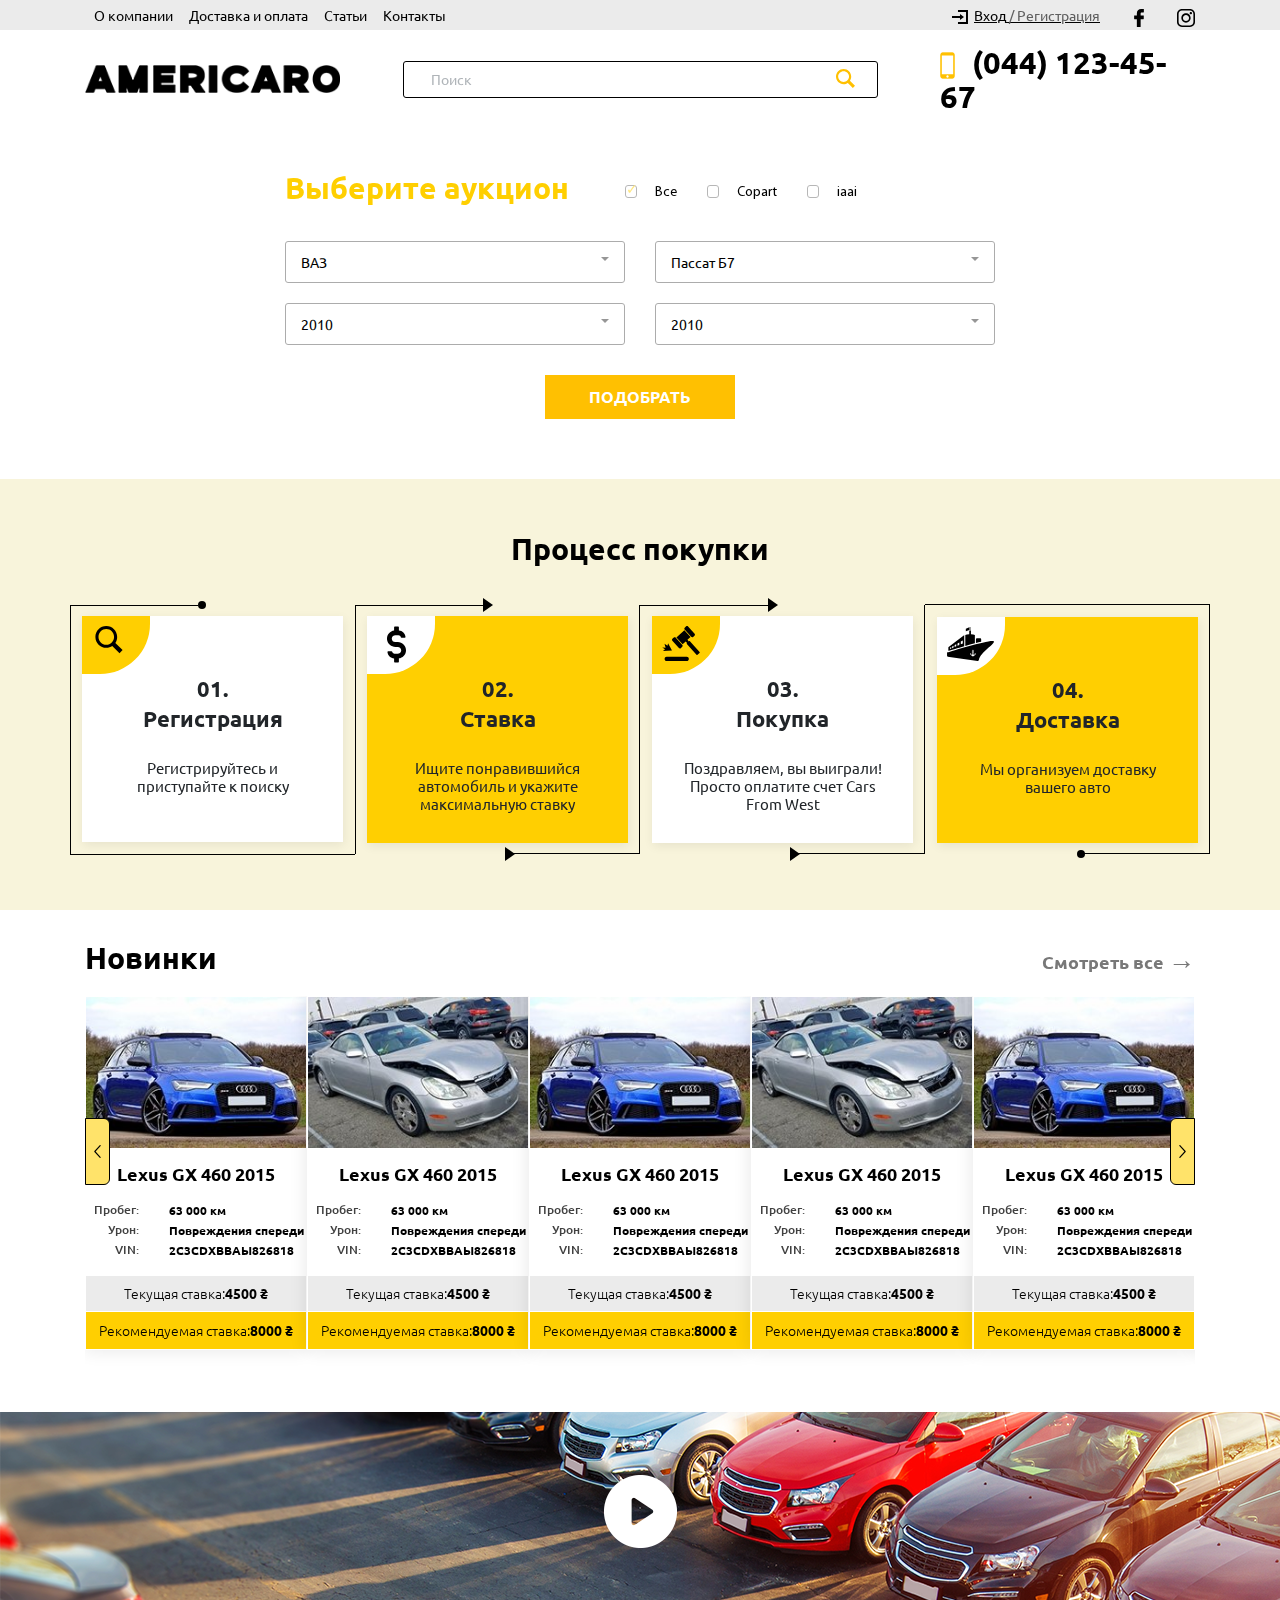
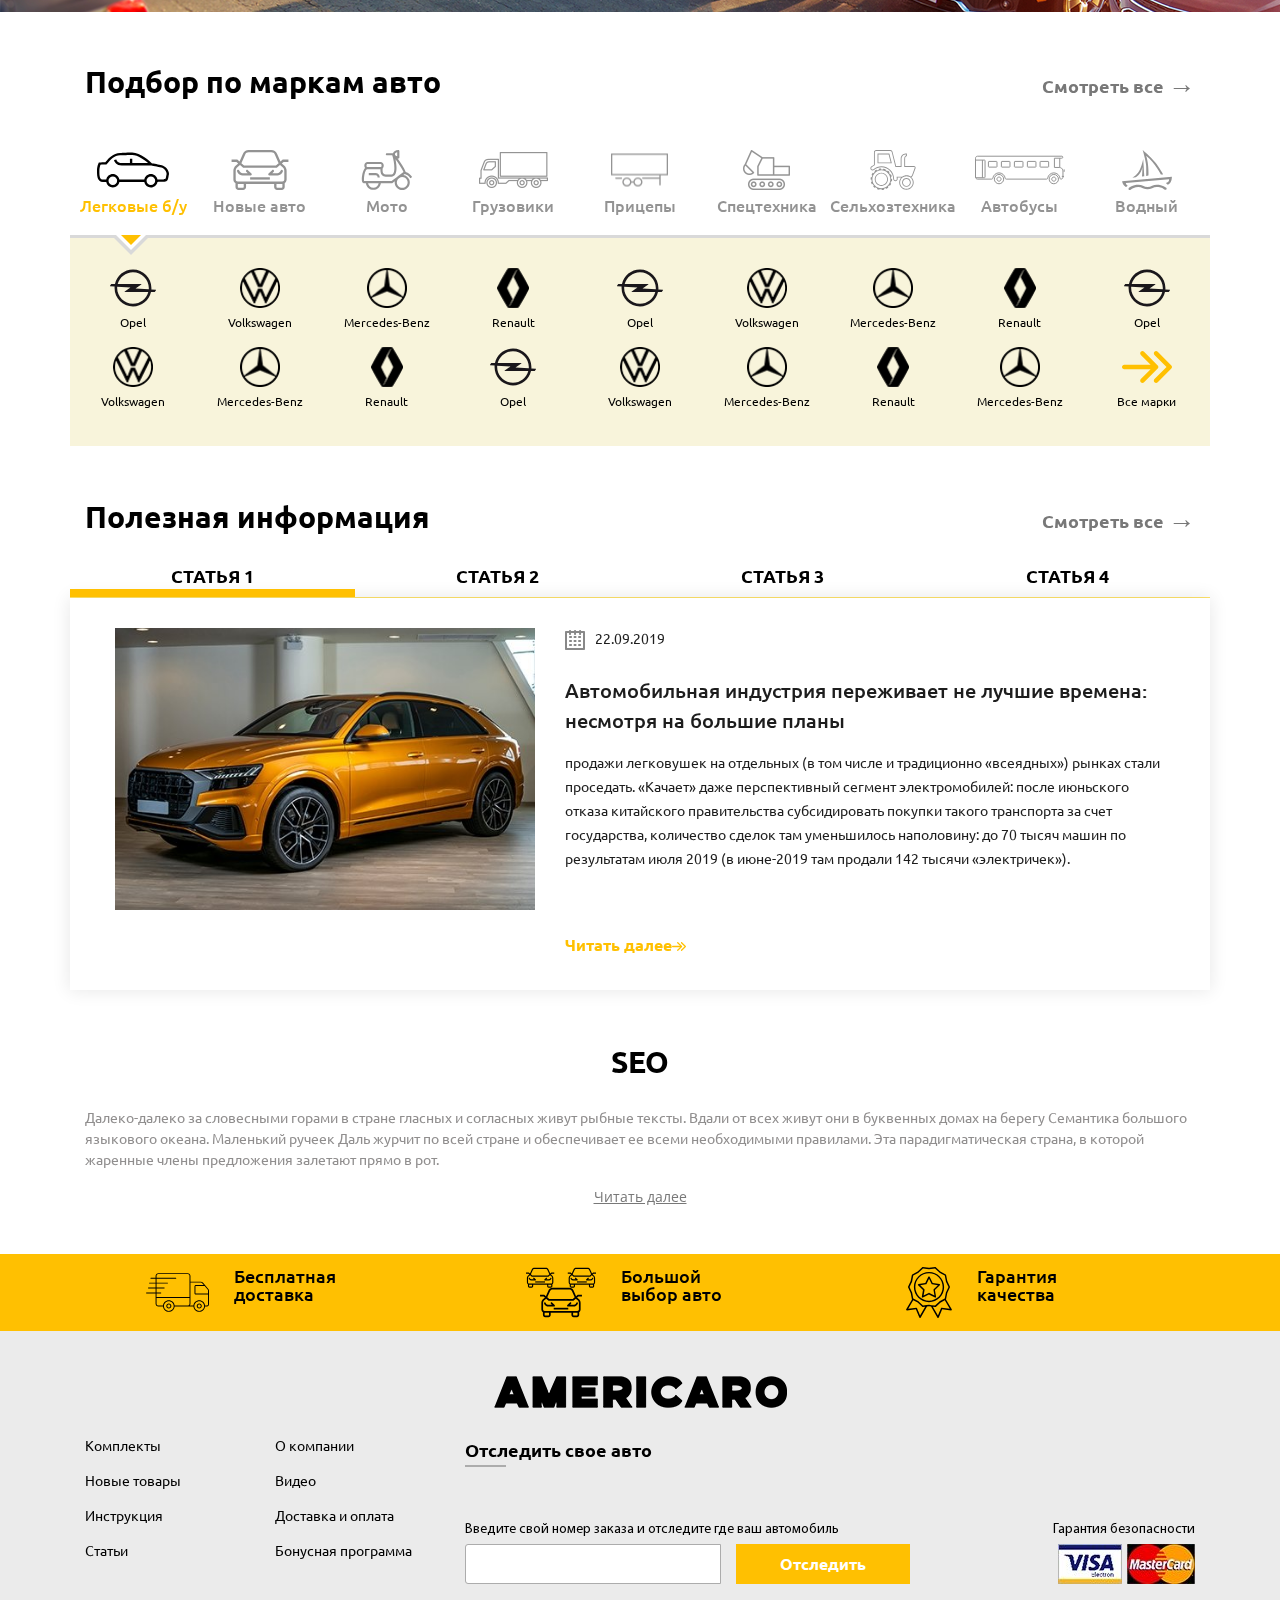
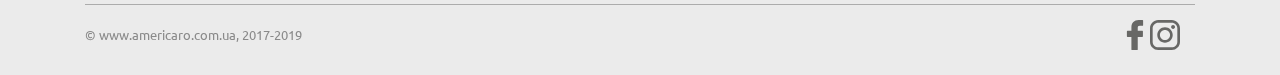
==== commit f77b26a9: "editing  pages" ====
--- a/src/index.html
+++ b/src/index.html
@@ -15,8 +15,8 @@
 <header class="header">
     <div class="header__background">
         <div class="container ">
-            <div class="row header__heading">
-                <nav class="p-0 navbar navbar-expand-lg navbar-light bg-ligh col-7 col-lg-6   ">
+            <div class="row header__heading justify-content-between">
+                <nav class="header__navbar navbar navbar-expand-lg navbar-light bg-ligh col-7 col-lg-6   ">
                     <button class="navbar-toggler" type="button" data-toggle="collapse"
                             data-target="#navbarSupportedContent"
                             aria-controls="navbarSupportedContent" aria-expanded="false" aria-label="Toggle navigation">
@@ -39,15 +39,22 @@
                         </ul>
                     </div>
                 </nav>
-                <div class="row">
-                    <a href="#" class="header__authorization"><img src="img/home/authorization.svg" alt="authorization"
-                                                                   class="header__authorization--image"><span
-                            class="header__authorization--entrance">Вход</span>
-                        <span class="header__authorization--registry">/ Регистрация</span>
-                    </a>
-                    <div class="header__social content-row">
-                        <a href="#"><img src="img/home/facebook_logo.svg" alt="facebook" class="header__icon"></a>
-                        <a href="#"><img src="img/home/instagram_logo.svg" alt="instagram" class="header__icon"></a>
+                <div class="col-5 col-lg-4 ">
+                    <div class="row  header__inner align-items-center">
+                        <a href="#" class="header__authorization col-3 col-md-9 col-lg-9"><img src="img/home/authorization.svg"
+                                                                             alt="authorization"
+                                                                             class="header__authorization--image"><span
+                                class="header__authorization--entrance">Вход</span>
+                            <span class="header__authorization--registry">/ Регистрация</span>
+                        </a>
+                        <div class=" col-7 col-md-3 col-lg-3">
+                            <div class="header__social  row justify-content-around align-items-center">
+                                <a href="#"><img src="img/home/facebook_logo.svg" alt="facebook"
+                                                 class="header__icon"></a>
+                                <a href="#"><img src="img/home/instagram_logo.svg" alt="instagram" class="header__icon"></a>
+                            </div>
+                        </div>
+
                     </div>
                 </div>
             </div>
@@ -563,12 +570,14 @@
 
                     <li class="brands__item">
                         <a data-toggle="tab" href="#Trailers" class="brands__item--link">
-                            <img src="img/home/trailers.svg" alt="Trailers" class="brands__icon  svg brands__icon--filter">
+                            <img src="img/home/trailers.svg" alt="Trailers"
+                                 class="brands__icon  svg brands__icon--filter">
                             Прицепы
                         </a></li>
                     <li class="brands__item">
                         <a data-toggle="tab" href="#SpecialMachinery" class="brands__item--link">
-                            <img src="img/home/special-machinery.svg" alt="Special machinery" class="brands__icon  svg brands__icon--filter">
+                            <img src="img/home/special-machinery.svg" alt="Special machinery"
+                                 class="brands__icon  svg brands__icon--filter">
                             Спецтехника
                         </a></li>
 
@@ -586,7 +595,8 @@
 
                     <li class="brands__item">
                         <a data-toggle="tab" href="#WaterCar" class="brands__item--link">
-                            <img src="img/home/water-car.svg" alt="Water Car" class="brands__icon svg brands__icon--color">
+                            <img src="img/home/water-car.svg" alt="Water Car"
+                                 class="brands__icon svg brands__icon--color">
                             Водный
                         </a></li>
                 </ul>
--- a/src/style/css/style.css
+++ b/src/style/css/style.css
@@ -1 +1 @@
-.title{font-family:'Ubuntu', sans-serif;font-size:30px;line-height:30px;font-weight:bold;color:#000000}.button{background-color:#ffc001;font-family:'Ubuntu', sans-serif;font-size:16px;line-height:30px;font-weight:700;color:#ffffff;border-radius:0}.all-link{font-size:18px;line-height:30px;font-weight:700;color:#787878;text-align:right}.all-link__arrow{font-size:27px;font-weight:900}.all-link:hover{text-decoration:none;color:#ffc001}.image{max-width:100%;display:block;margin:0 auto}.header{font-family:'Ubuntu', sans-serif;position:relative}.header__background{background:#ebebeb;margin-bottom:15px;padding:0 10px}.header__heading{-webkit-box-pack:justify;-ms-flex-pack:justify;justify-content:space-between;-webkit-box-align:center;-ms-flex-align:center;align-items:center}.header__menu{padding:0;list-style-type:none;margin:0}.header__link{text-decoration:none;font-size:14px;line-height:30px;font-weight:400;color:#000000;padding:0}.header__icon{width:18px;height:18px;margin-right:11px}.header__authorization{font-size:14px;line-height:30px;font-weight:400;text-decoration:underline;-webkit-text-decoration-color:#000000;text-decoration-color:#000000;margin-right:50px}.header__authorization:hover{text-decoration:none}.header__authorization--entrance{color:#000000}.header__authorization--registry{color:#5f5f5f}.header__authorization--image{width:16px;height:14px;margin-right:13px}.header__social{-webkit-box-align:center;-ms-flex-align:center;align-items:center}.header__phone{font-family:'Ubuntu', sans-serif;font-size:30.6px;line-height:34px;font-weight:700;color:#000000;text-decoration:none}.header__phone--image{margin-right:10px}.header__phone:hover{text-decoration:none;color:#ffcf01}.header__phone--text{font-family:'Ubuntu', sans-serif}.header__content{-webkit-box-pack:justify;-ms-flex-pack:justify;justify-content:space-between;-webkit-box-align:center;-ms-flex-align:center;align-items:center}.header__form{border:1px solid #000000;border-radius:3px}.header__input{opacity:0.54;border:none;font-size:14px;line-height:30px;font-weight:400;color:#000000;width:90%}.header__button{background:url("../../img/home/magnifier.svg") no-repeat;border:none;padding:10px 13px}.header__button:active,.header__button:focus,.header__button:hover,.header__button:visited{border:none;background-color:transparent;-webkit-box-shadow:none;box-shadow:none}.btn-outline-success:not(:disabled):not(.disabled).active,.btn-outline-success:not(:disabled):not(.disabled):active,.show>.btn-outline-success.dropdown-toggle{border:none;background-color:transparent;-webkit-box-shadow:none;box-shadow:none}.btn-outline-success:not(:disabled):not(.disabled).active:focus,.btn-outline-success:not(:disabled):not(.disabled):active:focus,.show>.btn-outline-success.dropdown-toggle:focus{-webkit-box-shadow:none;box-shadow:none}.header__input:active,.header__input:focus,.header__input:hover,.header__input:visited{outline:0;outline-offset:0;border:none;-webkit-box-shadow:none;box-shadow:none}.header__menu .header__item .header__link{color:#000000}.auction{padding:60px 0;font-family:'Ubuntu', sans-serif}.auction__heading{-webkit-box-align:center;-ms-flex-align:center;align-items:center;margin-bottom:30px}.auction__title{color:#ffcf01}.auction__button{background-color:#ffffff;border:1px solid #acacac;border-radius:3px;font-size:14px;line-height:30px;font-weight:400;color:#000000;text-align:left;padding:5px 15px}.auction__button:after{margin:0;position:absolute;right:15px;top:15px;color:#969696}.auction__list{margin-bottom:20px}.auction__menu{width:95%;overflow-y:scroll;height:250px;left:-1px!important}.auction__menu::-webkit-scrollbar{width:12px;background-color:#e1e1e1}.auction__menu::-webkit-scrollbar-thumb{background-color:#b7b7b7;border-radius:4px;height:31px}.auction__label{font-family:'Myriad Pro Regular';font-size:14.2px;line-height:30px;font-weight:400;color:#000000;padding:0 0 0 30px;margin:0 30px 0 0;position:relative;cursor:pointer}.auction__label:before{content:"";border-radius:3px;opacity:0.5;border:1px solid #707070;background:#ffffff;width:12px;height:13px;position:absolute;top:7px;left:0}.auction__check[type=checkbox]{display:none}.auction__link{font-family:'Ubuntu', sans-serif;font-size:14px;line-height:30px;font-weight:400;color:#000000}.auction__form{padding:0}.auction__inner{margin-bottom:10px}.auction__check[type=checkbox]:checked+.auction__label:before{content:"\2713";display:-webkit-box;display:-ms-flexbox;display:flex;-webkit-box-align:center;-ms-flex-align:center;align-items:center;color:#ffcf01}.purchase{background:#f8f4db;padding:55px 0;font-family:'Ubuntu', sans-serif}.purchase__title{margin-bottom:40px}.purchase__element{padding:12px;width:25%;z-index:99;position:relative}.purchase__element--one{border-bottom:1px solid #000000}.purchase__element--one:after{content:"";position:absolute;top:1px;left:0;border:1px solid #000000;width:100%;height:100%;z-index:-1;clip:rect(auto, 128px, 249px, auto)}.purchase__element--one:before{content:"";width:8px;height:8px;background-color:#000000;border-radius:50%;position:absolute;top:-3px;left:45%}.purchase__element--two:after{content:"";position:absolute;top:1px;left:0;border:1px solid #000000;width:100%;height:100%;z-index:-1;clip:rect(auto, 128px, 249px, auto)}.purchase__element--two:before{content:"";position:absolute;bottom:1px;right:0;border:1px solid #000000;width:100%;height:100%;z-index:-1;clip:rect(auto, 128px, 249px, auto);-webkit-transform:rotate(180deg);-ms-transform:rotate(180deg);transform:rotate(180deg)}.purchase__element--three:after{content:"";position:absolute;top:1px;left:0;border:1px solid #000000;width:100%;height:100%;z-index:-1;clip:rect(auto, 128px, 1px, auto)}.purchase__element--three:before{content:"";position:absolute;bottom:1px;right:0;border:1px solid #000000;width:100%;height:100%;z-index:-1;clip:rect(auto, 128px, 249px, auto);-webkit-transform:rotate(180deg);-ms-transform:rotate(180deg);transform:rotate(180deg)}.purchase__element--fo{border-top:1px solid #000000}.purchase__element--fo:after{content:"";width:8px;height:8px;background-color:#000000;border-radius:50%;position:absolute;bottom:-3px;right:44%}.purchase__element--fo:before{content:"";position:absolute;bottom:1px;right:0;border:1px solid #000000;width:100%;height:100%;z-index:-1;clip:rect(auto, 128px, 267px, auto);-webkit-transform:rotate(180deg);-ms-transform:rotate(180deg);transform:rotate(180deg)}.purchase__element--center:after{content:"";position:absolute;top:-6px;left:45%;width:0;height:0;border-top:7px solid transparent;border-left:10px solid #000000;border-bottom:7px solid transparent}.purchase__element--center:before{content:"";position:absolute;bottom:-6px;right:44%;width:0;height:0;border-top:7px solid transparent;border-left:10px solid #000000;border-bottom:7px solid transparent}.purchase__item{-webkit-box-shadow:1px 3px 10px 0 rgba(0, 0, 0, 0.07);box-shadow:1px 3px 10px 0 rgba(0, 0, 0, 0.07);padding:0;width:100%;z-index:99;height:100%}.purchase__item--white{background-color:#ffffff}.purchase__item--yellow{background-color:#ffcf01}.purchase__name{font-size:22px;line-height:30px;font-weight:700;display:block;margin-bottom:25px;text-align:center;white-space:pre-line;font-family:'Ubuntu', sans-serif}.purchase__text{font-size:15px;line-height:1.2;font-weight:400;text-align:center;display:block}.purchase__info{padding:0 10% 30px}.purchase__picture{border-radius:0px 0px 50px 0px;width:68px;height:58px;padding-top:10px;padding-left:10px}.purchase__picture--inner{padding-left:20px}.purchase__picture--white{background-color:#ffffff}.purchase__picture--yellow{background-color:#ffcf01}.new{padding:33px 0 12px;font-family:'Ubuntu', sans-serif}.new__heading{margin-bottom:15px}.new__slider{padding-bottom:50px}.new__element{background-color:#ffffff;-webkit-box-shadow:0 0 17px 1px rgba(0, 0, 0, 0.09);box-shadow:0 0 17px 1px rgba(0, 0, 0, 0.09);width:20%;border-top:1px solid transparent;border-left:1px solid transparent;border-right:1px solid transparent;text-align:center;height:calc(100% - 14%)}.new__element:hover{border-color:#ffe36a}.new__name{font-size:18px;line-height:1.2;font-weight:bold;color:#000000;display:block;margin-bottom:15px}.new__list{font-size:12px;line-height:20px;font-weight:500;color:#414141;list-style-type:none;text-align:right}.new__values{font-size:12px;line-height:20px;font-weight:bold;color:#000000;list-style-type:none;text-align:left}.new__rate{font-size:14px;line-height:1.2;font-weight:300;color:#000000;width:100%;border-radius:0;padding:9px 0;margin:0 0 1px}.new__rate--price{font-weight:bold}.new__rate--current{background-color:#ebebeb}.new__rate--recommended{background-color:#ffcf01}.new__more{position:absolute;bottom:-50px;left:0;height:50px;width:100%;background:white;-webkit-box-shadow:0 0 17px 1px rgba(0, 0, 0, 0.09);box-shadow:0 0 17px 1px rgba(0, 0, 0, 0.09);border-bottom:1px solid #ffe36a;border-left:1px solid #ffe36a;border-right:1px solid #ffe36a;display:none;font-family:'Open Sans', sans-serif;padding:20px 0 10px;font-size:12px;text-decoration:underline;color:#4e4e4e}.new__more:hover{color:#ffcf01}.new__image{margin-bottom:15px}.new__prev{width:25px;height:67px;border:1px solid #000000;background-color:#ffe36a;border-radius:0 6px 6px 0;top:122px;opacity:1}.new__prev--icon{background:url("../../img/home/arrow-slider.svg") no-repeat;-webkit-transform:rotate(180deg);-ms-transform:rotate(180deg);transform:rotate(180deg);width:7px;height:13px}.new__next{opacity:1;width:25px;height:67px;border:1px solid #000000;background-color:#ffe36a;border-radius:6px 0 0 6px;top:122px}.new__next--icon{background:url("../../img/home/arrow-slider.svg") no-repeat;width:7px;height:13px}@media (min-width:991px) and (max-width:2560px){#carousel-example .carousel-inner .active.new__element.carousel-item+.carousel-item+.carousel-item+.carousel-item+.carousel-item+.carousel-item{position:absolute;top:0;right:-20%;z-index:-1;display:block;visibility:visible;height:auto}}@media (min-width:768px) and (max-width:991px){#carousel-example .carousel-inner .active.new__element.carousel-item+.carousel-item+.carousel-item+.carousel-item{position:absolute;top:0;right:-33.3333%;z-index:-1;display:block;visibility:visible;height:auto}}@media (min-width:576px) and (max-width:768px){#carousel-example .carousel-inner .active.new__element.carousel-item+.carousel-item+.carousel-item{position:absolute;top:0;right:-50%;z-index:-1;display:block;visibility:visible;height:auto}}@media (min-width:576px){#carousel-example .carousel-item{margin-right:0}#carousel-example .carousel-inner .active+.carousel-item{display:block}#carousel-example .carousel-inner .carousel-item.active:not(.carousel-item-right):not(.carousel-item-left),#carousel-example .carousel-inner .carousel-item.active:not(.carousel-item-right):not(.carousel-item-left)+.carousel-item{-webkit-transition:none;-o-transition:none;transition:none}#carousel-example .carousel-inner .carousel-item-next{position:relative;-webkit-transform:translate3d(0, 0, 0);transform:translate3d(0, 0, 0)}#carousel-example .active.carousel-item-left+.carousel-item-next.carousel-item-left,#carousel-example .carousel-item-next.carousel-item-left+.carousel-item,#carousel-example .carousel-item-next.carousel-item-left+.carousel-item+.carousel-item{position:relative;-webkit-transform:translate3d(-100%, 0, 0);transform:translate3d(-100%, 0, 0);visibility:visible}#carousel-example .carousel-inner .carousel-item-prev.carousel-item-right{position:absolute;top:0;left:0;z-index:-1;display:block;visibility:visible}#carousel-example .active.carousel-item-right+.carousel-item-prev.carousel-item-right,#carousel-example .carousel-item-prev.carousel-item-right+.carousel-item,#carousel-example .carousel-item-prev.carousel-item-right+.carousel-item+.carousel-item{position:relative;-webkit-transform:translate3d(100%, 0, 0);transform:translate3d(100%, 0, 0);visibility:visible;display:block}}@media (min-width:768px){#carousel-example .carousel-inner .active+.carousel-item+.carousel-item{display:block}#carousel-example .carousel-inner .carousel-item.active:not(.carousel-item-right):not(.carousel-item-left)+.carousel-item+.carousel-item{-webkit-transition:none;-o-transition:none;transition:none}#carousel-example .carousel-inner .carousel-item-next{position:relative;-webkit-transform:translate3d(0, 0, 0);transform:translate3d(0, 0, 0)}#carousel-example .carousel-item-next.carousel-item-left+.carousel-item+.carousel-item+.carousel-item{position:relative;-webkit-transform:translate3d(-100%, 0, 0);transform:translate3d(-100%, 0, 0);visibility:visible}#carousel-example .carousel-item-prev.carousel-item-right+.carousel-item+.carousel-item+.carousel-item{position:relative;-webkit-transform:translate3d(100%, 0, 0);transform:translate3d(100%, 0, 0);visibility:visible;display:block}}@media (min-width:991px){#carousel-example .carousel-inner .active+.carousel-item+.carousel-item+.carousel-item{display:block}#carousel-example .carousel-inner .carousel-item.active:not(.carousel-item-right):not(.carousel-item-left)+.carousel-item+.carousel-item+.carousel-item{-webkit-transition:none;-o-transition:none;transition:none}#carousel-example .carousel-inner .active.carousel-item+.carousel-item+.carousel-item+.carousel-item+.carousel-item+.carousel-item{position:absolute;top:0;right:-25%;z-index:-1;display:block;visibility:visible}#carousel-example .carousel-item-next.carousel-item-left+.carousel-item+.carousel-item+.carousel-item+.carousel-item{position:relative;-webkit-transform:translate3d(-100%, 0, 0);transform:translate3d(-100%, 0, 0);visibility:visible}#carousel-example .carousel-item-prev.carousel-item-right+.carousel-item+.carousel-item+.carousel-item+.carousel-item{position:relative;-webkit-transform:translate3d(100%, 0, 0);transform:translate3d(100%, 0, 0);visibility:visible;display:block}}@media (min-width:1200px){#carousel-example .carousel-inner .active+.carousel-item+.carousel-item+.carousel-item+.carousel-item{display:block}#carousel-example .carousel-inner .carousel-item.active:not(.carousel-item-right):not(.carousel-item-left)+.carousel-item+.carousel-item+.carousel-item+.carousel-item{-webkit-transition:none;-o-transition:none;transition:none}#carousel-example .carousel-inner .active.carousel-item+.carousel-item+.carousel-item+.carousel-item+.carousel-item+.carousel-item{position:absolute;top:0;right:-20%;z-index:-1;display:block;visibility:visible}#carousel-example .carousel-item-next.carousel-item-left+.carousel-item+.carousel-item+.carousel-item+.carousel-item+.carousel-item{position:relative;-webkit-transform:translate3d(-100%, 0, 0);transform:translate3d(-100%, 0, 0);visibility:visible}#carousel-example .carousel-item-prev.carousel-item-right+.carousel-item+.carousel-item+.carousel-item+.carousel-item+.carousel-item{position:relative;-webkit-transform:translate3d(100%, 0, 0);transform:translate3d(100%, 0, 0);visibility:visible;display:block}}.new__element:hover .new__more{display:block}.video{padding:0 0 15px}.video__image{background:url("../../img/home/video-bg.png") no-repeat;background-size:cover;height:200px}.video__modal{position:fixed;z-index:100000;left:0;top:0;width:100%;height:100%;overflow:auto;background-color:#000;background-color:rgba(0, 0, 0, 0.8);padding-top:60px}.video__modal--hide{display:none}.video__element{width:60%;height:50%;background-color:hsla(0, 0%, 100%, 0.15);margin:5% auto;padding:40px;border-radius:5px;position:relative}.video__close{width:24px;height:24px;position:absolute;display:block;right:12px;top:12px;cursor:pointer;border:none;outline:0}.video__item{position:relative;width:100%;height:calc(100% - 40px);padding-top:40px;overflow:hidden}.video__item--wrap{position:absolute;top:0;left:0;width:100%;height:100%}.brands{font-family:'Ubuntu', sans-serif;padding:40px 0}.brands__select{display:none;margin-bottom:15px}.brands__heading{margin-bottom:45px}.brands__list{padding:0;list-style-type:none;border:none;margin-bottom:15px}.brands__item{font-size:16px;line-height:30px;font-weight:500;width:125px}.brands__item--link{color:#939393;text-decoration:none;display:-webkit-box;display:-ms-flexbox;display:flex;-webkit-box-orient:vertical;-webkit-box-direction:normal;-ms-flex-direction:column;flex-direction:column;-webkit-box-align:center;-ms-flex-align:center;align-items:center}.brands__item--link:hover{color:#ffc001;text-decoration:none}.brands__item--active{position:relative}.brands__item--active:after{content:"";position:absolute;bottom:-25px;left:50px;width:0;height:0;border-left:10px solid transparent;border-right:10px solid transparent;border-top:10px solid #ffc001;z-index:99}.brands__item--active:before{content:"";position:absolute;bottom:-30px;left:45px;width:0;height:0;border-left:15px solid transparent;border-right:15px solid transparent;border-top:15px solid #ffffff;z-index:9}.brands__active{position:relative;color:#ffc001}.brands__active:after{content:"";position:absolute;bottom:-35px;left:40px;width:0;height:0;border-left:20px solid transparent;border-right:20px solid transparent;border-top:20px solid #d9d9d9}.brands__icon{max-width:90px;height:40px}.brands__icon path{fill:#939393}.brands__icon--bus path{stroke:#939393;fill:none}.brands__icon--bus path{stroke:#939393;fill:none}.brands__icon--color path{stroke:none}.brands__dropdown{background-color:#f8f4db;border-top:3px solid #d9d9d9;padding:30px 0 20px}.brands__element{font-size:12px;line-height:29px;font-weight:400;width:125px;margin-bottom:10px}.brands__element--link{color:#000000;text-decoration:none;display:-webkit-box;display:-ms-flexbox;display:flex;-webkit-box-orient:vertical;-webkit-box-direction:normal;-ms-flex-direction:column;flex-direction:column;-webkit-box-align:center;-ms-flex-align:center;align-items:center}.brands__element--link:hover{color:#ffc001;text-decoration:none}.brands__logo{max-width:50px;height:40px}.brands__active .brands__icon path{fill:#000000}.brands__active .brands__icon--bus path{stroke:#000000;fill:none}.brands__item:hover .brands__item--link .brands__icon path{fill:#000000}.brands__item:hover .brands__item--link .brands__icon--filter{-webkit-filter:brightness(0.1);filter:brightness(0.1)}.brands__item:hover .brands__item--link .brands__icon--bus path{stroke:#000000;fill:none}.info{font-family:'Ubuntu', sans-serif;margin-bottom:57px}.info__heading{margin-bottom:22px}.info__element{background-color:#ffffff;-webkit-box-shadow:0 0 17px 1px rgba(0, 0, 0, 0.09);box-shadow:0 0 17px 1px rgba(0, 0, 0, 0.09);padding:30px}.info__calendar{margin-right:10px}.info__data{font-size:14px;line-height:21px;font-weight:400;color:#1d1d1d;display:block;margin-bottom:25px}.info__name{font-size:20px;line-height:30px;font-weight:500;color:#1d1d1d;display:block;margin-bottom:15px}.info__text{font-size:14px;line-height:24px;font-weight:400;color:#1d1d1d;margin-bottom:60px}.info__link{font-size:16px;line-height:30px;font-weight:700;color:#ffc001}.info__link:hover{text-decoration:none;color:#000000}.info__arrow{width:14px;height:9px}.info__tabs{font-size:18px;line-height:27px;font-weight:900;text-transform:uppercase;color:#000000;display:block}.info__tabs:hover{text-decoration:none;color:#ffc001}.info__nav{border-color:#ffe36a;text-align:center}.info__item{padding:0}.info__nav .active{border-bottom:8px solid #ffc001}.seo{font-family:'Ubuntu', sans-serif;margin-bottom:43px}.seo__title{margin-bottom:30px}.seo__text{font-size:14.1px;line-height:21px;font-weight:400;color:#908e8e;margin-bottom:12px}.seo__link{font-family:'Open Sans', sans-serif;font-size:14px;line-height:29px;font-weight:400;color:#787878;text-decoration:underline}.seo__link:hover{text-decoration:none;color:#ffc001}.advantages{background-color:#ffc001;padding:13px 0;font-family:'Ubuntu', sans-serif}.advantages__name{font-size:18px;line-height:18px;font-weight:500;color:#000000;width:50%}.advantages__element{width:20%}.advantages__image{margin-right:25px}.footer{background:#ebebeb;padding:45px 0 25px;font-family:'Ubuntu', sans-serif}.footer__logo{margin-bottom:20px}.footer__link{font-size:14px;line-height:35px;font-weight:400;color:#000000}.footer__link:hover{text-decoration:none;color:#ffc001}.footer__name{font-size:18px;line-height:29px;font-weight:700;color:#000000;position:relative;margin-bottom:50px;display:block}.footer__name:after{content:"";position:absolute;top:30px;left:0;width:41px;height:1px;border:1px solid #acacac}.footer__text{font-family:"Myriad Pro Regular";font-size:14px;line-height:29px;font-weight:400;color:#000000}.footer__input{background-color:#ffffff;border:1px solid #acacac;border-radius:3px;height:40px;margin-right:15px}.footer__button{padding:4px 43px}.footer__guarantee{text-align:right}.footer__visa{margin-right:5px}.footer__card{margin:0;-webkit-box-pack:end;-ms-flex-pack:end;justify-content:flex-end}.footer__line{border-bottom:1px solid #acacac;margin-bottom:15px}.footer__inner{margin-bottom:20px}.footer__address{font-size:13px;line-height:30px;font-weight:400;color:#8a8a8a}.footer__address:hover{text-decoration:none;color:#ffc001}.footer__facebook{width:30px;height:30px;fill:#676765}.footer__instagram{width:30px;height:30px;fill:#676765}.footer__input::-webkit-inner-spin-button,.footer__input::-webkit-outer-spin-button{-webkit-appearance:none;margin:0}.profile{background:#f4f4f4;padding:40px 0}.profile__innerIcon{margin-right:5px}.profile__label{font-size:17.5px;line-height:37px}.profile__label:before{top:12px}.profile__detail{height:20px}.profile__detail:before{top:0;left:10px}.profile__remove{font-family:'Myriad Pro Regular';font-size:17.1px;line-height:36px;font-weight:400;color:#000000;text-align:right}.profile__remove:hover{color:#f0b500;text-decoration:none}.profile__mark{font-family:'Myriad Pro Regular';font-size:17.5px;line-height:37px;font-weight:400;text-decoration:none;color:#000000;width:55%}.profile__mark--button{padding:0;border:none;text-decoration:underline}.profile__mark--button:hover{color:#f0b500;text-decoration:underline}.profile__item{background:#ffffff;border:1px solid #e1e1e1;padding:30px 0;margin-bottom:10px}.profile__picture{font-family:'Ubuntu', sans-serif;font-size:13px;font-weight:300;text-decoration:underline;color:#4e4e4e;display:block}.profile__picture--image path{fill:#7e7e7e}.profile__picture:hover{color:#f0b500}.profile__image{margin-bottom:25px}.profile__title{font-family:'Ubuntu', sans-serif;font-size:18px;line-height:1.2;font-weight:700;color:#000000}.profile__priceDolar{font-family:'Ubuntu', sans-serif;font-size:24px;line-height:1.2;font-weight:700;color:#000000}.profile__circle{color:#b7b7b7;margin:0 10px}.profile__priceUan{font-family:'Ubuntu', sans-serif;font-size:18px;line-height:1.2;font-weight:300;color:#4e4e4e}.profile__data{font-family:'Ubuntu', sans-serif;font-size:13px;font-weight:300;color:#4e4e4e}.profile__data--image path{fill:#7e7e7e}.profile__delete{border:1px solid #e1e1e1;border-radius:3px;font-family:'Ubuntu', sans-serif;font-size:12px;font-weight:300;color:#4e4e4e;padding:5px}.profile__delete:hover{border-color:#ffcf01;text-decoration:none;color:#4e4e4e}.profile__delete--image path{fill:#7e7e7e}.profile__name{font-family:'Ubuntu', sans-serif;font-size:24px;line-height:1.2;font-weight:700;color:#000000}.profile__text{font-family:'Ubuntu', sans-serif;font-size:18px;line-height:24px;font-weight:300;color:#7e7e7e;display:block}.profile__text--bold{font-weight:bold}.profile__show{text-decoration:underline}.profile__show:hover{text-decoration:none;color:#ffc001}.profile__number{font-family:'Ubuntu', sans-serif;font-size:20px;line-height:19px;font-weight:500;color:#000000}.profile__button{padding:8px;border:none;text-align:center;width:100%}.profile__button:hover{color:#000000}.profile__button--icon path{fill:#ffffff}.profile__list{padding:0 5px;font-family:'Ubuntu', sans-serif;font-size:18px;font-weight:400;color:#4e4e4e;margin:0}.profile__icon{max-width:20px;max-height:28px}.profile__icon path{fill:#f0b500}.profile__element{margin-bottom:5px;width:50%}.profile__wrap{margin-bottom:20px}.profile__info{border-left:1px solid #e1e1e1}.profile__form{padding:0}.profile__delete:hover .profile__delete--image path{fill:#f0b500}.profile__picture:hover .profile__picture--image path{fill:#f0b500}.profile__remove:hover .profile__remove--icon path{fill:#f0b500}.profile__mark--button:hover .profile__mark--icon path{fill:#f0b500}.profile__button:hover .profile__button--icon path{fill:#000000}.catalog{border-top:4px solid #f4f4f4;border-bottom:4px solid #f4f4f4;padding:20px 0}.catalog__auction{padding-bottom:45px}.catalog__heading{margin-bottom:35px}.catalog__title{color:#4e4e4e;font-size:24px;margin:0}.catalog__time{font-family:'Ubuntu', sans-serif;font-size:18px;line-height:30px;font-weight:400;color:#4e4e4e}.catalog__time--quantity{font-family:'Ubuntu', sans-serif;font-size:20px;line-height:30px;font-weight:700;color:#f0b500}.catalog__item{margin-bottom:40px}.catalog__item:after{content:"";position:absolute;width:92%;left:4%;bottom:-10px;border-bottom:1px solid #ebebeb}.catalog__text{font-family:'Ubuntu', sans-serif;font-size:13px;line-height:1.2;font-weight:300;color:#000000;margin:0}.catalog__more{font-family:'Ubuntu', sans-serif;font-size:33px;line-height:28px;font-weight:300;color:#f0b500}.catalog__more:hover{text-decoration:none;color:#000000}.catalog__icon{width:21px;height:20px}.catalog__icon path{fill:#7e7e7e}.catalog__subtitle{margin:0}.catalog__inner{padding:7px 15px}.catalog__info{display:-webkit-box;display:-ms-flexbox;display:flex;-webkit-box-orient:vertical;-webkit-box-direction:normal;-ms-flex-direction:column;flex-direction:column;-webkit-box-pack:justify;-ms-flex-pack:justify;justify-content:space-between}.catalog__link{font-family:'Ubuntu', sans-serif;font-size:16px;line-height:23px;font-weight:400;color:#000000;border:none;margin:0 1px;padding:0 7px}.catalog__link:hover{text-decoration:none;color:#ffc001}.catalog__link--active{font-weight:700;border:1px solid #ffcf01;border-radius:3px}.catalog__link--button{font-size:13.9px;font-weight:400;text-decoration:underline}.catalog__link--pre{position:relative}.catalog__link--pre:before{content:"\003C";position:absolute;top:0;left:-5px}.catalog__link--next{position:relative}.catalog__link--next:before{content:"\003E";position:absolute;top:0;right:-5px}.catalog__page{margin-right:23%}.catalog__model{font-family:'Ubuntu', sans-serif;font-size:20px;line-height:30px;font-weight:500;color:#4e4e4e;margin-bottom:35px;display:block}.catalog__box--item{background-color:#ffffff;border:2px solid #ebebeb;border-radius:2px;width:184px;text-align:center;margin-bottom:10px}.catalog__box--link{font-family:'Ubuntu', sans-serif;font-size:14px;line-height:30px;font-weight:400;color:#4e4e4e}.catalog__box--link:hover{text-decoration:none;color:#ffc001}.catalog__hide{position:relative}.catalog__hide:after{content:"\003E";position:absolute;top:-3px;right:-5px;-webkit-transform:rotate(-90deg);-ms-transform:rotate(-90deg);transform:rotate(-90deg)}.product{padding:35px 0}.product__box{padding:0}.product__item{width:716px;max-height:407px}.product__slider{position:relative;margin-bottom:20px}.product__image{width:100%}.product__example{width:11%;cursor:pointer}.product__inner{margin-bottom:10px}.product__heading{margin-bottom:20px}.product__link:hover{text-decoration:none;color:#ffc001}.product__navigation{margin-right:20px}.product__navigation--link{font-family:'Ubuntu', sans-serif;font-size:12px;line-height:1.2;font-weight:300;color:#4e4e4e}.product__navigation--marker{position:relative}.product__navigation--marker:after{content:"";position:absolute;top:12px;right:-11px;width:4px;height:4px;background-color:#ffcf01;border-radius:50%}.product__current-rate{font-family:'Ubuntu', sans-serif;font-size:18px;line-height:1.2;font-weight:300;color:#4e4e4e}.product__current-rate--bold{font-family:'Ubuntu', sans-serif;font-size:24px;line-height:1.2;font-weight:700;color:#000000}.product__table{border:1px solid #e1e1e1;border-radius:3px;margin-bottom:20px}.product__table--heading{background-color:#ffcf01;font-family:'Ubuntu', sans-serif;font-size:18px;font-weight:bold;color:#000000}.product__table--name{font-family:'Ubuntu', sans-serif;font-size:15px;line-height:20px;font-weight:400;color:#7e7e7e;width:50%}.product__table--value{font-family:'Ubuntu', sans-serif;font-size:15px;line-height:20px;font-weight:400;color:#000000;width:50%}.product__table--red{color:#fd3f3f}.product__table--total{background-color:#e1e1e1;border-radius:0px 0px 3px 3px;color:#000000}.product__table--total td{color:#000000}.product__input{border:1px solid #e1e1e1;border-radius:3px;width:100%;text-align:center}.product__payment{width:65%}.product__payment--value{width:35%}.product__button{font-family:'Ubuntu', sans-serif;font-size:16.1px;line-height:20px;font-weight:400;color:#000000;padding:5px 5px;border:1px solid #e1e1e1;border-radius:3px;background:transparent}.product__title{font-family:'Ubuntu', sans-serif;font-size:16px;line-height:21px;font-weight:700;color:#000000}.product__subtitle{font-family:'Ubuntu', sans-serif;font-size:14px;line-height:21px;font-weight:500;color:#000000}.product__text{font-family:'Ubuntu', sans-serif;font-size:14px;line-height:21px;font-weight:300;color:#000000}.product__wrap{background-color:#f8f4db;padding:20px}.product__dropdown{display:inline-block}.product__table .product__calculator--input{padding:0}.product__table thead th{border-bottom:none}.product__border tbody td{border:none}.product__element tbody td{border-color:transparent}.product__border tbody tr{position:relative}.product__border tbody tr:after{content:"";position:absolute;left:2%;width:95%;border-bottom:1px solid #e1e1e1}.product__border--small tbody tr{border-bottom:1px solid #e1e1e1}.product__table td,.product__table th{padding:9px 15px}.product__table .product__payment{padding-right:0}.product__table .product__table--value{padding-left:0}.product__slider #thumbcarousel .carousel-inner .product__flex{display:-webkit-box;display:-ms-flexbox;display:flex;-webkit-box-orient:horizontal;-webkit-box-direction:normal;-ms-flex-direction:row;flex-direction:row;width:100%}.product__input::-webkit-inner-spin-button,.product__input::-webkit-outer-spin-button{-webkit-appearance:none;margin:0}@font-face{font-family:'Myriad Pro Regular';src:url('../../fonts/MyriadPro-Regular.eot');src:url('../../fonts/MyriadPro-Regular.eot?#iefix') format('embedded-opentype'), url('../../fonts/MyriadPro-Regular.woff') format('woff'), url('../../fonts/MyriadPro-Regular.ttf') format('truetype');font-weight:normal;font-style:normal}body{overflow-x:hidden}@media screen and (max-width:1200px){.header__phone{font-size:24.6px}.auction__link{font-size:13px}.new__element{width:25%}.purchase__element--center:after{left:51%}.purchase__element--center:before{right:52%}.purchase__element--one:before{left:51%}.purchase__element--fo:after{right:51%}.purchase__element--one:after{clip:rect(auto, 128px, 267px, auto)}.purchase__element--two:after{clip:rect(auto, 128px, 267px, auto)}.purchase__element--two:before{clip:rect(auto, 128px, 266px, auto)}.purchase__element--three:before{clip:rect(auto, 128px, 266px, auto)}.profile__element{width:100%}.catalog__box--item{width:155px}.brands__item{font-size:14px;width:106px}}@media screen and (max-width:992px){.auction__heading{-webkit-box-orient:vertical;-webkit-box-direction:normal;-ms-flex-direction:column;flex-direction:column;-webkit-box-align:center;-ms-flex-align:center;align-items:center}.title{text-align:center}.auction__title{margin-bottom:30px}.new__element{width:33%}.advantages__element{width:35%}.footer__name{margin-bottom:15px}.header__heading{-webkit-box-align:start;-ms-flex-align:start;align-items:start}.info__inner{margin-bottom:20px}.purchase__element{width:50%}.purchase__element--one:before{display:none}.purchase__element--one:after{display:none}.purchase__element--center:after{display:none}.purchase__element--center:before{display:none}.purchase__element--one:before{display:none}.purchase__element--fo:after{display:none}.purchase__element--two:after{display:none}.purchase__element--two:before{display:none}.purchase__element--three:before{display:none}.purchase__element--fo:before{display:none}.purchase__element--three:after{display:none}.purchase__element--one{border:none}.purchase__element--fo{border:none}.profile__button{width:50%}.profile__wrapper{margin-bottom:10px}.profile__mark{width:30%}.catalog__page{margin-right:13%}.catalog__box--item{margin:0 auto 10px}.brands__select{display:block}.brands__list{display:none}.header__logo{margin:0 auto 20px}}@media screen and (max-width:768px){.header__authorization--entrance,.header__authorization--registry{display:none}.header__authorization{margin-right:11px}.header__phone--text{display:none}.auction__wrap{margin:0}.new__element{width:50%}.advantages__element{width:70%;margin-bottom:20px;-webkit-box-align:center;-ms-flex-align:center;align-items:center;-ms-flex-pack:distribute;justify-content:space-around}.footer__list{text-align:center}.footer__guarantee{text-align:center}.footer__card{-webkit-box-pack:center;-ms-flex-pack:center;justify-content:center}.input-group{margin-bottom:10px}.info__element{padding:20px}.profile__remove{text-align:center;width:100%}.profile__form{text-align:center;width:100%}.profile__mark{text-align:center;width:100%}.catalog__box{padding:0 15px}}@media screen and (max-width:576px){.auction__link{font-size:12px}.title{font-size:22px}.new__element{width:100%}.footer__button{padding:4px 10px}.all-link{font-size:15px}.all-link__arrow{font-size:20px}.info__tabs{font-size:14px}.purchase__element{width:85%;margin:0 auto}.advantages__name{text-align:center}.brands__dropdown{width:100%;margin:0 auto}.brands__list{width:100%;margin:0 auto}.profile__button{width:95%}.catalog__link--visible{display:none}.pagination{-ms-flex-pack:distribute;justify-content:space-around}.catalog__page{margin-right:0}.product__heading{padding:0 10px}.product__wrapper{padding:0 10px}.product__border tbody tr:after{display:none}.product__border tbody tr{border-bottom:1px solid #e1e1e1}}+.title{font-family:'Ubuntu', sans-serif;font-size:30px;line-height:30px;font-weight:bold;color:#000000}.button{background-color:#ffc001;font-family:'Ubuntu', sans-serif;font-size:16px;line-height:30px;font-weight:700;color:#ffffff;border-radius:0}.all-link{font-size:18px;line-height:30px;font-weight:700;color:#787878;text-align:right}.all-link__arrow{font-size:27px;font-weight:900}.all-link:hover{text-decoration:none;color:#ffc001}.image{max-width:100%;display:block;margin:0 auto}.header{font-family:'Ubuntu', sans-serif;position:relative}.header__background{background:#ebebeb;margin-bottom:15px;padding:0 10px}.header__heading{-webkit-box-pack:justify;-ms-flex-pack:justify;justify-content:space-between;-webkit-box-align:center;-ms-flex-align:center;align-items:center}.header__menu{padding:0;list-style-type:none;margin:0}.header__link{text-decoration:none;font-size:14px;line-height:30px;font-weight:400;color:#000000;padding:0}.header__navbar{padding:0 1rem}.header__icon{width:18px;height:18px}.header__inner{-webkit-box-pack:justify;-ms-flex-pack:justify;justify-content:space-between}.header__authorization{font-size:14px;line-height:30px;font-weight:400;text-decoration:underline;-webkit-text-decoration-color:#000000;text-decoration-color:#000000;text-align:right}.header__authorization:hover{text-decoration:none}.header__authorization--entrance{color:#000000}.header__authorization--registry{color:#5f5f5f}.header__authorization--image{width:16px;height:14px;margin-right:6px}.header__social{-webkit-box-align:center;-ms-flex-align:center;align-items:center}.header__phone{font-family:'Ubuntu', sans-serif;font-size:30.6px;line-height:34px;font-weight:700;color:#000000;text-decoration:none}.header__phone--image{margin-right:10px}.header__phone:hover{text-decoration:none;color:#ffcf01}.header__phone--text{font-family:'Ubuntu', sans-serif}.header__content{-webkit-box-pack:justify;-ms-flex-pack:justify;justify-content:space-between;-webkit-box-align:center;-ms-flex-align:center;align-items:center}.header__form{border:1px solid #000000;border-radius:3px}.header__input{opacity:0.54;border:none;font-size:14px;line-height:30px;font-weight:400;color:#000000;width:90%}.header__button{background:url("../../img/home/magnifier.svg") no-repeat;border:none;padding:10px 13px}.header__button:active,.header__button:focus,.header__button:hover,.header__button:visited{border:none;background-color:transparent;-webkit-box-shadow:none;box-shadow:none}.btn-outline-success:not(:disabled):not(.disabled).active,.btn-outline-success:not(:disabled):not(.disabled):active,.show>.btn-outline-success.dropdown-toggle{border:none;background-color:transparent;-webkit-box-shadow:none;box-shadow:none}.btn-outline-success:not(:disabled):not(.disabled).active:focus,.btn-outline-success:not(:disabled):not(.disabled):active:focus,.show>.btn-outline-success.dropdown-toggle:focus{-webkit-box-shadow:none;box-shadow:none}.header__input:active,.header__input:focus,.header__input:hover,.header__input:visited{outline:0;outline-offset:0;border:none;-webkit-box-shadow:none;box-shadow:none}.header__menu .header__item .header__link{color:#000000}.auction{padding:60px 0;font-family:'Ubuntu', sans-serif}.auction__heading{-webkit-box-align:center;-ms-flex-align:center;align-items:center;margin-bottom:30px}.auction__title{color:#ffcf01}.auction__button{background-color:#ffffff;border:1px solid #acacac;border-radius:3px;font-size:14px;line-height:30px;font-weight:400;color:#000000;text-align:left;padding:5px 15px}.auction__button:after{margin:0;position:absolute;right:15px;top:15px;color:#969696}.auction__list{margin-bottom:20px}.auction__menu{width:95%;overflow-y:scroll;height:250px;left:-1px!important}.auction__menu::-webkit-scrollbar{width:12px;background-color:#e1e1e1}.auction__menu::-webkit-scrollbar-thumb{background-color:#b7b7b7;border-radius:4px;height:31px}.auction__label{font-family:'Myriad Pro Regular';font-size:14.2px;line-height:30px;font-weight:400;color:#000000;padding:0 0 0 30px;margin:0 30px 0 0;position:relative;cursor:pointer}.auction__label:before{content:"";border-radius:3px;opacity:0.5;border:1px solid #707070;background:#ffffff;width:12px;height:13px;position:absolute;top:7px;left:0}.auction__check[type=checkbox]{display:none}.auction__link{font-family:'Ubuntu', sans-serif;font-size:14px;line-height:30px;font-weight:400;color:#000000}.auction__form{padding:0}.auction__inner{margin-bottom:10px}.auction__check[type=checkbox]:checked+.auction__label:before{content:"\2713";display:-webkit-box;display:-ms-flexbox;display:flex;-webkit-box-align:center;-ms-flex-align:center;align-items:center;color:#ffcf01}.purchase{background:#f8f4db;padding:55px 0;font-family:'Ubuntu', sans-serif}.purchase__title{margin-bottom:40px}.purchase__element{padding:12px;width:25%;z-index:99;position:relative}.purchase__element--one{border-bottom:1px solid #000000}.purchase__element--one:after{content:"";position:absolute;top:1px;left:0;border:1px solid #000000;width:100%;height:100%;z-index:-1;clip:rect(auto, 128px, 249px, auto)}.purchase__element--one:before{content:"";width:8px;height:8px;background-color:#000000;border-radius:50%;position:absolute;top:-3px;left:45%}.purchase__element--two:after{content:"";position:absolute;top:1px;left:0;border:1px solid #000000;width:100%;height:100%;z-index:-1;clip:rect(auto, 128px, 249px, auto)}.purchase__element--two:before{content:"";position:absolute;bottom:1px;right:0;border:1px solid #000000;width:100%;height:100%;z-index:-1;clip:rect(auto, 128px, 249px, auto);-webkit-transform:rotate(180deg);-ms-transform:rotate(180deg);transform:rotate(180deg)}.purchase__element--three:after{content:"";position:absolute;top:1px;left:0;border:1px solid #000000;width:100%;height:100%;z-index:-1;clip:rect(auto, 128px, 1px, auto)}.purchase__element--three:before{content:"";position:absolute;bottom:1px;right:0;border:1px solid #000000;width:100%;height:100%;z-index:-1;clip:rect(auto, 128px, 249px, auto);-webkit-transform:rotate(180deg);-ms-transform:rotate(180deg);transform:rotate(180deg)}.purchase__element--fo{border-top:1px solid #000000}.purchase__element--fo:after{content:"";width:8px;height:8px;background-color:#000000;border-radius:50%;position:absolute;bottom:-3px;right:44%}.purchase__element--fo:before{content:"";position:absolute;bottom:1px;right:0;border:1px solid #000000;width:100%;height:100%;z-index:-1;clip:rect(auto, 128px, 267px, auto);-webkit-transform:rotate(180deg);-ms-transform:rotate(180deg);transform:rotate(180deg)}.purchase__element--center:after{content:"";position:absolute;top:-6px;left:45%;width:0;height:0;border-top:7px solid transparent;border-left:10px solid #000000;border-bottom:7px solid transparent}.purchase__element--center:before{content:"";position:absolute;bottom:-6px;right:44%;width:0;height:0;border-top:7px solid transparent;border-left:10px solid #000000;border-bottom:7px solid transparent}.purchase__item{-webkit-box-shadow:1px 3px 10px 0 rgba(0, 0, 0, 0.07);box-shadow:1px 3px 10px 0 rgba(0, 0, 0, 0.07);padding:0;width:100%;z-index:99;height:100%}.purchase__item--white{background-color:#ffffff}.purchase__item--yellow{background-color:#ffcf01}.purchase__name{font-size:22px;line-height:30px;font-weight:700;display:block;margin-bottom:25px;text-align:center;white-space:pre-line;font-family:'Ubuntu', sans-serif}.purchase__text{font-size:15px;line-height:1.2;font-weight:400;text-align:center;display:block}.purchase__info{padding:0 10% 30px}.purchase__picture{border-radius:0px 0px 50px 0px;width:68px;height:58px;padding-top:10px;padding-left:10px}.purchase__picture--inner{padding-left:20px}.purchase__picture--white{background-color:#ffffff}.purchase__picture--yellow{background-color:#ffcf01}.new{padding:33px 0 12px;font-family:'Ubuntu', sans-serif}.new__heading{margin-bottom:15px}.new__slider{padding-bottom:50px}.new__element{background-color:#ffffff;-webkit-box-shadow:0 0 17px 1px rgba(0, 0, 0, 0.09);box-shadow:0 0 17px 1px rgba(0, 0, 0, 0.09);width:20%;border-top:1px solid transparent;border-left:1px solid transparent;border-right:1px solid transparent;text-align:center;height:calc(100% - 14%)}.new__element:hover{border-color:#ffe36a}.new__name{font-size:18px;line-height:1.2;font-weight:bold;color:#000000;display:block;margin-bottom:15px}.new__list{font-size:12px;line-height:20px;font-weight:500;color:#414141;list-style-type:none;text-align:right}.new__values{font-size:12px;line-height:20px;font-weight:bold;color:#000000;list-style-type:none;text-align:left}.new__rate{font-size:14px;line-height:1.2;font-weight:300;color:#000000;width:100%;border-radius:0;padding:9px 0;margin:0 0 1px}.new__rate--price{font-weight:bold}.new__rate--current{background-color:#ebebeb}.new__rate--recommended{background-color:#ffcf01}.new__more{position:absolute;bottom:-50px;left:0;height:50px;width:100%;background:white;-webkit-box-shadow:0 0 17px 1px rgba(0, 0, 0, 0.09);box-shadow:0 0 17px 1px rgba(0, 0, 0, 0.09);border-bottom:1px solid #ffe36a;border-left:1px solid #ffe36a;border-right:1px solid #ffe36a;display:none;font-family:'Open Sans', sans-serif;padding:20px 0 10px;font-size:12px;text-decoration:underline;color:#4e4e4e}.new__more:hover{color:#ffcf01}.new__image{margin-bottom:15px}.new__prev{width:25px;height:67px;border:1px solid #000000;background-color:#ffe36a;border-radius:0 6px 6px 0;top:122px;opacity:1}.new__prev--icon{background:url("../../img/home/arrow-slider.svg") no-repeat;-webkit-transform:rotate(180deg);-ms-transform:rotate(180deg);transform:rotate(180deg);width:7px;height:13px}.new__next{opacity:1;width:25px;height:67px;border:1px solid #000000;background-color:#ffe36a;border-radius:6px 0 0 6px;top:122px}.new__next--icon{background:url("../../img/home/arrow-slider.svg") no-repeat;width:7px;height:13px}@media (min-width:991px) and (max-width:2560px){#carousel-example .carousel-inner .active.new__element.carousel-item+.carousel-item+.carousel-item+.carousel-item+.carousel-item+.carousel-item{position:absolute;top:0;right:-20%;z-index:-1;display:block;visibility:visible;height:auto}}@media (min-width:768px) and (max-width:991px){#carousel-example .carousel-inner .active.new__element.carousel-item+.carousel-item+.carousel-item+.carousel-item{position:absolute;top:0;right:-33.3333%;z-index:-1;display:block;visibility:visible;height:auto}}@media (min-width:576px) and (max-width:768px){#carousel-example .carousel-inner .active.new__element.carousel-item+.carousel-item+.carousel-item{position:absolute;top:0;right:-50%;z-index:-1;display:block;visibility:visible;height:auto}}@media (min-width:576px){#carousel-example .carousel-item{margin-right:0}#carousel-example .carousel-inner .active+.carousel-item{display:block}#carousel-example .carousel-inner .carousel-item.active:not(.carousel-item-right):not(.carousel-item-left),#carousel-example .carousel-inner .carousel-item.active:not(.carousel-item-right):not(.carousel-item-left)+.carousel-item{-webkit-transition:none;-o-transition:none;transition:none}#carousel-example .carousel-inner .carousel-item-next{position:relative;-webkit-transform:translate3d(0, 0, 0);transform:translate3d(0, 0, 0)}#carousel-example .active.carousel-item-left+.carousel-item-next.carousel-item-left,#carousel-example .carousel-item-next.carousel-item-left+.carousel-item,#carousel-example .carousel-item-next.carousel-item-left+.carousel-item+.carousel-item{position:relative;-webkit-transform:translate3d(-100%, 0, 0);transform:translate3d(-100%, 0, 0);visibility:visible}#carousel-example .carousel-inner .carousel-item-prev.carousel-item-right{position:absolute;top:0;left:0;z-index:-1;display:block;visibility:visible}#carousel-example .active.carousel-item-right+.carousel-item-prev.carousel-item-right,#carousel-example .carousel-item-prev.carousel-item-right+.carousel-item,#carousel-example .carousel-item-prev.carousel-item-right+.carousel-item+.carousel-item{position:relative;-webkit-transform:translate3d(100%, 0, 0);transform:translate3d(100%, 0, 0);visibility:visible;display:block}}@media (min-width:768px){#carousel-example .carousel-inner .active+.carousel-item+.carousel-item{display:block}#carousel-example .carousel-inner .carousel-item.active:not(.carousel-item-right):not(.carousel-item-left)+.carousel-item+.carousel-item{-webkit-transition:none;-o-transition:none;transition:none}#carousel-example .carousel-inner .carousel-item-next{position:relative;-webkit-transform:translate3d(0, 0, 0);transform:translate3d(0, 0, 0)}#carousel-example .carousel-item-next.carousel-item-left+.carousel-item+.carousel-item+.carousel-item{position:relative;-webkit-transform:translate3d(-100%, 0, 0);transform:translate3d(-100%, 0, 0);visibility:visible}#carousel-example .carousel-item-prev.carousel-item-right+.carousel-item+.carousel-item+.carousel-item{position:relative;-webkit-transform:translate3d(100%, 0, 0);transform:translate3d(100%, 0, 0);visibility:visible;display:block}}@media (min-width:991px){#carousel-example .carousel-inner .active+.carousel-item+.carousel-item+.carousel-item{display:block}#carousel-example .carousel-inner .carousel-item.active:not(.carousel-item-right):not(.carousel-item-left)+.carousel-item+.carousel-item+.carousel-item{-webkit-transition:none;-o-transition:none;transition:none}#carousel-example .carousel-inner .active.carousel-item+.carousel-item+.carousel-item+.carousel-item+.carousel-item+.carousel-item{position:absolute;top:0;right:-25%;z-index:-1;display:block;visibility:visible}#carousel-example .carousel-item-next.carousel-item-left+.carousel-item+.carousel-item+.carousel-item+.carousel-item{position:relative;-webkit-transform:translate3d(-100%, 0, 0);transform:translate3d(-100%, 0, 0);visibility:visible}#carousel-example .carousel-item-prev.carousel-item-right+.carousel-item+.carousel-item+.carousel-item+.carousel-item{position:relative;-webkit-transform:translate3d(100%, 0, 0);transform:translate3d(100%, 0, 0);visibility:visible;display:block}}@media (min-width:1200px){#carousel-example .carousel-inner .active+.carousel-item+.carousel-item+.carousel-item+.carousel-item{display:block}#carousel-example .carousel-inner .carousel-item.active:not(.carousel-item-right):not(.carousel-item-left)+.carousel-item+.carousel-item+.carousel-item+.carousel-item{-webkit-transition:none;-o-transition:none;transition:none}#carousel-example .carousel-inner .active.carousel-item+.carousel-item+.carousel-item+.carousel-item+.carousel-item+.carousel-item{position:absolute;top:0;right:-20%;z-index:-1;display:block;visibility:visible}#carousel-example .carousel-item-next.carousel-item-left+.carousel-item+.carousel-item+.carousel-item+.carousel-item+.carousel-item{position:relative;-webkit-transform:translate3d(-100%, 0, 0);transform:translate3d(-100%, 0, 0);visibility:visible}#carousel-example .carousel-item-prev.carousel-item-right+.carousel-item+.carousel-item+.carousel-item+.carousel-item+.carousel-item{position:relative;-webkit-transform:translate3d(100%, 0, 0);transform:translate3d(100%, 0, 0);visibility:visible;display:block}}.new__element:hover .new__more{display:block}.video{padding:0 0 15px}.video__image{background:url("../../img/home/video-bg.png") no-repeat;background-size:cover;height:200px}.video__modal{position:fixed;z-index:100000;left:0;top:0;width:100%;height:100%;overflow:auto;background-color:#000;background-color:rgba(0, 0, 0, 0.8);padding-top:60px}.video__modal--hide{display:none}.video__element{width:60%;height:50%;background-color:hsla(0, 0%, 100%, 0.15);margin:5% auto;padding:40px;border-radius:5px;position:relative}.video__close{width:24px;height:24px;position:absolute;display:block;right:12px;top:12px;cursor:pointer;border:none;outline:0}.video__item{position:relative;width:100%;height:calc(100% - 40px);padding-top:40px;overflow:hidden}.video__item--wrap{position:absolute;top:0;left:0;width:100%;height:100%}.brands{font-family:'Ubuntu', sans-serif;padding:40px 0}.brands__select{display:none;margin-bottom:15px}.brands__heading{margin-bottom:45px}.brands__list{padding:0;list-style-type:none;border:none;margin-bottom:15px}.brands__item{font-size:16px;line-height:30px;font-weight:500;width:125px}.brands__item--link{color:#939393;text-decoration:none;display:-webkit-box;display:-ms-flexbox;display:flex;-webkit-box-orient:vertical;-webkit-box-direction:normal;-ms-flex-direction:column;flex-direction:column;-webkit-box-align:center;-ms-flex-align:center;align-items:center}.brands__item--link:hover{color:#ffc001;text-decoration:none}.brands__item--active{position:relative}.brands__item--active:after{content:"";position:absolute;bottom:-25px;left:50px;width:0;height:0;border-left:10px solid transparent;border-right:10px solid transparent;border-top:10px solid #ffc001;z-index:99}.brands__item--active:before{content:"";position:absolute;bottom:-30px;left:45px;width:0;height:0;border-left:15px solid transparent;border-right:15px solid transparent;border-top:15px solid #ffffff;z-index:9}.brands__active{position:relative;color:#ffc001}.brands__active:after{content:"";position:absolute;bottom:-35px;left:40px;width:0;height:0;border-left:20px solid transparent;border-right:20px solid transparent;border-top:20px solid #d9d9d9}.brands__icon{max-width:90px;height:40px}.brands__icon path{fill:#939393}.brands__icon--bus path{stroke:#939393;fill:none}.brands__icon--bus path{stroke:#939393;fill:none}.brands__icon--color path{stroke:none}.brands__dropdown{background-color:#f8f4db;border-top:3px solid #d9d9d9;padding:30px 0 20px}.brands__element{font-size:12px;line-height:29px;font-weight:400;width:125px;margin-bottom:10px}.brands__element--link{color:#000000;text-decoration:none;display:-webkit-box;display:-ms-flexbox;display:flex;-webkit-box-orient:vertical;-webkit-box-direction:normal;-ms-flex-direction:column;flex-direction:column;-webkit-box-align:center;-ms-flex-align:center;align-items:center}.brands__element--link:hover{color:#ffc001;text-decoration:none}.brands__logo{max-width:50px;height:40px}.brands__active .brands__icon path{fill:#000000}.brands__active .brands__icon--bus path{stroke:#000000;fill:none}.brands__active .brands__icon--filter{-webkit-filter:brightness(0.1);filter:brightness(0.1)}.brands__item:hover .brands__item--link .brands__icon path{fill:#000000}.brands__item:hover .brands__item--link .brands__icon--filter{-webkit-filter:brightness(0.1);filter:brightness(0.1)}.brands__item:hover .brands__item--link .brands__icon--bus path{stroke:#000000;fill:none}.info{font-family:'Ubuntu', sans-serif;margin-bottom:57px}.info__heading{margin-bottom:22px}.info__element{background-color:#ffffff;-webkit-box-shadow:0 0 17px 1px rgba(0, 0, 0, 0.09);box-shadow:0 0 17px 1px rgba(0, 0, 0, 0.09);padding:30px}.info__calendar{margin-right:10px}.info__data{font-size:14px;line-height:21px;font-weight:400;color:#1d1d1d;display:block;margin-bottom:25px}.info__name{font-size:20px;line-height:30px;font-weight:500;color:#1d1d1d;display:block;margin-bottom:15px}.info__text{font-size:14px;line-height:24px;font-weight:400;color:#1d1d1d;margin-bottom:60px}.info__link{font-size:16px;line-height:30px;font-weight:700;color:#ffc001}.info__link:hover{text-decoration:none;color:#000000}.info__arrow{width:14px;height:9px}.info__tabs{font-size:18px;line-height:27px;font-weight:900;text-transform:uppercase;color:#000000;display:block}.info__tabs:hover{text-decoration:none;color:#ffc001}.info__nav{border-color:#ffe36a;text-align:center}.info__item{padding:0}.info__nav .active{border-bottom:8px solid #ffc001}.seo{font-family:'Ubuntu', sans-serif;margin-bottom:43px}.seo__title{margin-bottom:30px}.seo__text{font-size:14.1px;line-height:21px;font-weight:400;color:#908e8e;margin-bottom:12px}.seo__link{font-family:'Open Sans', sans-serif;font-size:14px;line-height:29px;font-weight:400;color:#787878;text-decoration:underline}.seo__link:hover{text-decoration:none;color:#ffc001}.advantages{background-color:#ffc001;padding:13px 0;font-family:'Ubuntu', sans-serif}.advantages__name{font-size:18px;line-height:18px;font-weight:500;color:#000000;width:50%}.advantages__element{width:20%}.advantages__image{margin-right:25px}.footer{background:#ebebeb;padding:45px 0 25px;font-family:'Ubuntu', sans-serif}.footer__logo{margin-bottom:20px}.footer__link{font-size:14px;line-height:35px;font-weight:400;color:#000000}.footer__link:hover{text-decoration:none;color:#ffc001}.footer__name{font-size:18px;line-height:29px;font-weight:700;color:#000000;position:relative;margin-bottom:50px;display:block}.footer__name:after{content:"";position:absolute;top:30px;left:0;width:41px;height:1px;border:1px solid #acacac}.footer__text{font-family:"Myriad Pro Regular";font-size:14px;line-height:29px;font-weight:400;color:#000000}.footer__input{background-color:#ffffff;border:1px solid #acacac;border-radius:3px;height:40px;margin-right:15px}.footer__button{padding:4px 43px}.footer__guarantee{text-align:right}.footer__visa{margin-right:5px}.footer__card{margin:0;-webkit-box-pack:end;-ms-flex-pack:end;justify-content:flex-end}.footer__line{border-bottom:1px solid #acacac;margin-bottom:15px}.footer__inner{margin-bottom:20px}.footer__address{font-size:13px;line-height:30px;font-weight:400;color:#8a8a8a}.footer__address:hover{text-decoration:none;color:#ffc001}.footer__facebook{width:30px;height:30px;fill:#676765}.footer__instagram{width:30px;height:30px;fill:#676765}.footer__input::-webkit-inner-spin-button,.footer__input::-webkit-outer-spin-button{-webkit-appearance:none;margin:0}.profile{background:#f4f4f4;padding:40px 0}.profile__innerIcon{margin-right:5px}.profile__label{font-size:17.5px;line-height:37px}.profile__label:before{top:12px}.profile__detail{height:20px}.profile__detail:before{top:0;left:10px}.profile__remove{font-family:'Myriad Pro Regular';font-size:17.1px;line-height:36px;font-weight:400;color:#000000;text-align:right}.profile__remove:hover{color:#f0b500;text-decoration:none}.profile__mark{font-family:'Myriad Pro Regular';font-size:17.5px;line-height:37px;font-weight:400;text-decoration:none;color:#000000;width:55%}.profile__mark--button{padding:0;border:none;text-decoration:underline}.profile__mark--button:hover{color:#f0b500;text-decoration:underline}.profile__item{background:#ffffff;border:1px solid #e1e1e1;padding:30px 0;margin-bottom:10px}.profile__picture{font-family:'Ubuntu', sans-serif;font-size:13px;font-weight:300;text-decoration:underline;color:#4e4e4e;display:block}.profile__picture--image path{fill:#7e7e7e}.profile__picture:hover{color:#f0b500}.profile__image{margin-bottom:25px}.profile__title{font-family:'Ubuntu', sans-serif;font-size:18px;line-height:1.2;font-weight:700;color:#000000}.profile__priceDolar{font-family:'Ubuntu', sans-serif;font-size:24px;line-height:1.2;font-weight:700;color:#000000}.profile__circle{color:#b7b7b7;margin:0 10px}.profile__priceUan{font-family:'Ubuntu', sans-serif;font-size:18px;line-height:1.2;font-weight:300;color:#4e4e4e}.profile__data{font-family:'Ubuntu', sans-serif;font-size:13px;font-weight:300;color:#4e4e4e}.profile__data--image path{fill:#7e7e7e}.profile__delete{border:1px solid #e1e1e1;border-radius:3px;font-family:'Ubuntu', sans-serif;font-size:12px;font-weight:300;color:#4e4e4e;padding:5px}.profile__delete:hover{border-color:#ffcf01;text-decoration:none;color:#4e4e4e}.profile__delete--image path{fill:#7e7e7e}.profile__name{font-family:'Ubuntu', sans-serif;font-size:24px;line-height:1.2;font-weight:700;color:#000000}.profile__text{font-family:'Ubuntu', sans-serif;font-size:18px;line-height:24px;font-weight:300;color:#7e7e7e;display:block}.profile__text--bold{font-weight:bold}.profile__show{text-decoration:underline}.profile__show:hover{text-decoration:none;color:#ffc001}.profile__number{font-family:'Ubuntu', sans-serif;font-size:20px;line-height:19px;font-weight:500;color:#000000}.profile__button{padding:8px;border:none;text-align:center;width:100%}.profile__button:hover{color:#000000}.profile__button--icon path{fill:#ffffff}.profile__list{padding:0 5px;font-family:'Ubuntu', sans-serif;font-size:18px;font-weight:400;color:#4e4e4e;margin:0}.profile__icon{max-width:20px;max-height:28px}.profile__icon path{fill:#f0b500}.profile__element{margin-bottom:5px;width:50%}.profile__wrap{margin-bottom:20px}.profile__info{border-left:1px solid #e1e1e1}.profile__form{padding:0}.profile__delete:hover .profile__delete--image path{fill:#f0b500}.profile__picture:hover .profile__picture--image path{fill:#f0b500}.profile__remove:hover .profile__remove--icon path{fill:#f0b500}.profile__mark--button:hover .profile__mark--icon path{fill:#f0b500}.profile__button:hover .profile__button--icon path{fill:#000000}.catalog{border-top:4px solid #f4f4f4;border-bottom:4px solid #f4f4f4;padding:20px 0}.catalog__auction{padding-bottom:45px}.catalog__heading{margin-bottom:35px}.catalog__title{color:#4e4e4e;font-size:24px;margin:0}.catalog__time{font-family:'Ubuntu', sans-serif;font-size:18px;line-height:30px;font-weight:400;color:#4e4e4e}.catalog__time--quantity{font-family:'Ubuntu', sans-serif;font-size:20px;line-height:30px;font-weight:700;color:#f0b500}.catalog__item{margin-bottom:40px}.catalog__item:after{content:"";position:absolute;width:92%;left:4%;bottom:-10px;border-bottom:1px solid #ebebeb}.catalog__text{font-family:'Ubuntu', sans-serif;font-size:13px;line-height:1.2;font-weight:300;color:#000000;margin:0}.catalog__more{font-family:'Ubuntu', sans-serif;font-size:33px;line-height:28px;font-weight:300;color:#f0b500}.catalog__more:hover{text-decoration:none;color:#000000}.catalog__icon{width:21px;height:20px}.catalog__icon path{fill:#7e7e7e}.catalog__subtitle{margin:0}.catalog__inner{padding:7px 15px}.catalog__info{display:-webkit-box;display:-ms-flexbox;display:flex;-webkit-box-orient:vertical;-webkit-box-direction:normal;-ms-flex-direction:column;flex-direction:column;-webkit-box-pack:justify;-ms-flex-pack:justify;justify-content:space-between}.catalog__link{font-family:'Ubuntu', sans-serif;font-size:16px;line-height:23px;font-weight:400;color:#000000;border:none;margin:0 1px;padding:0 7px}.catalog__link:hover{text-decoration:none;color:#ffc001}.catalog__link--active{font-weight:700;border:1px solid #ffcf01;border-radius:3px}.catalog__link--button{font-size:13.9px;font-weight:400;text-decoration:underline}.catalog__link--pre{position:relative}.catalog__link--pre:before{content:"\003C";position:absolute;top:0;left:-5px}.catalog__link--next{position:relative}.catalog__link--next:before{content:"\003E";position:absolute;top:0;right:-5px}.catalog__page{margin-right:23%}.catalog__model{font-family:'Ubuntu', sans-serif;font-size:20px;line-height:30px;font-weight:500;color:#4e4e4e;margin-bottom:35px;display:block}.catalog__box--item{background-color:#ffffff;border:2px solid #ebebeb;border-radius:2px;width:184px;text-align:center;margin-bottom:10px}.catalog__box--link{font-family:'Ubuntu', sans-serif;font-size:14px;line-height:30px;font-weight:400;color:#4e4e4e}.catalog__box--link:hover{text-decoration:none;color:#ffc001}.catalog__hide{position:relative}.catalog__hide:after{content:"\003E";position:absolute;top:-3px;right:-5px;-webkit-transform:rotate(-90deg);-ms-transform:rotate(-90deg);transform:rotate(-90deg)}.product{padding:35px 0}.product__box{padding:0}.product__slider{position:relative;margin-bottom:20px}.product__image{width:100%}.product__example{width:11%;cursor:pointer}.product__inner{margin-bottom:10px}.product__heading{margin-bottom:20px}.product__link:hover{text-decoration:none;color:#ffc001}.product__navigation{margin-right:20px}.product__navigation--link{font-family:'Ubuntu', sans-serif;font-size:12px;line-height:1.2;font-weight:300;color:#4e4e4e}.product__navigation--marker{position:relative}.product__navigation--marker:after{content:"";position:absolute;top:12px;right:-11px;width:4px;height:4px;background-color:#ffcf01;border-radius:50%}.product__current-rate{font-family:'Ubuntu', sans-serif;font-size:18px;line-height:1.2;font-weight:300;color:#4e4e4e}.product__current-rate--bold{font-family:'Ubuntu', sans-serif;font-size:24px;line-height:1.2;font-weight:700;color:#000000}.product__table{border:1px solid #e1e1e1;border-radius:3px;margin-bottom:20px}.product__table--heading{background-color:#ffcf01;font-family:'Ubuntu', sans-serif;font-size:18px;font-weight:bold;color:#000000}.product__table--name{font-family:'Ubuntu', sans-serif;font-size:15px;line-height:20px;font-weight:400;color:#7e7e7e;width:50%}.product__table--value{font-family:'Ubuntu', sans-serif;font-size:15px;line-height:20px;font-weight:400;color:#000000;width:50%}.product__table--red{color:#fd3f3f}.product__table--total{background-color:#e1e1e1;border-radius:0px 0px 3px 3px;color:#000000}.product__table--total td{color:#000000}.product__input{border:1px solid #e1e1e1;border-radius:3px;width:100%;text-align:center}.product__payment{width:65%}.product__payment--value{width:35%}.product__button{font-family:'Ubuntu', sans-serif;font-size:16.1px;line-height:20px;font-weight:400;color:#000000;padding:5px 5px;border:1px solid #e1e1e1;border-radius:3px;background:transparent}.product__title{font-family:'Ubuntu', sans-serif;font-size:16px;line-height:21px;font-weight:700;color:#000000}.product__subtitle{font-family:'Ubuntu', sans-serif;font-size:14px;line-height:21px;font-weight:500;color:#000000}.product__text{font-family:'Ubuntu', sans-serif;font-size:14px;line-height:21px;font-weight:300;color:#000000}.product__wrap{background-color:#f8f4db;padding:20px}.product__dropdown{display:inline-block}.product__table .product__calculator--input{padding:0}.product__table thead th{border-bottom:none}.product__border tbody td{border:none}.product__element tbody td{border-color:transparent}.product__border tbody tr{position:relative}.product__border tbody tr:after{content:"";position:absolute;left:2%;width:95%;border-bottom:1px solid #e1e1e1}.product__border--small tbody tr{border-bottom:1px solid #e1e1e1}.product__table td,.product__table th{padding:9px 15px}.product__table .product__payment{padding-right:0}.product__table .product__table--value{padding-left:0}.product__slider #thumbcarousel .carousel-inner .product__flex{display:-webkit-box;display:-ms-flexbox;display:flex;-webkit-box-orient:horizontal;-webkit-box-direction:normal;-ms-flex-direction:row;flex-direction:row;width:100%}.product__input::-webkit-inner-spin-button,.product__input::-webkit-outer-spin-button{-webkit-appearance:none;margin:0}@font-face{font-family:'Myriad Pro Regular';src:url('../../fonts/MyriadPro-Regular.eot');src:url('../../fonts/MyriadPro-Regular.eot?#iefix') format('embedded-opentype'), url('../../fonts/MyriadPro-Regular.woff') format('woff'), url('../../fonts/MyriadPro-Regular.ttf') format('truetype');font-weight:normal;font-style:normal}@media screen and (max-width:1200px){.header__phone{font-size:24.6px}.auction__link{font-size:13px}.new__element{width:25%}.purchase__element--center:after{left:51%}.purchase__element--center:before{right:52%}.purchase__element--one:before{left:51%}.purchase__element--fo:after{right:51%}.purchase__element--one:after{clip:rect(auto, 128px, 267px, auto)}.purchase__element--two:after{clip:rect(auto, 128px, 267px, auto)}.purchase__element--two:before{clip:rect(auto, 128px, 266px, auto)}.purchase__element--three:before{clip:rect(auto, 128px, 266px, auto)}.profile__element{width:100%}.catalog__box--item{width:155px}.brands__item{font-size:14px;width:106px}}@media screen and (max-width:992px){.auction__heading{-webkit-box-orient:vertical;-webkit-box-direction:normal;-ms-flex-direction:column;flex-direction:column;-webkit-box-align:center;-ms-flex-align:center;align-items:center}.title{text-align:center}.auction__title{margin-bottom:30px}.new__element{width:33%}.advantages__element{width:35%}.footer__name{margin-bottom:15px}.header__heading{-webkit-box-align:start;-ms-flex-align:start;align-items:start}.info__inner{margin-bottom:20px}.purchase__element{width:50%}.purchase__element--one:before{display:none}.purchase__element--one:after{display:none}.purchase__element--center:after{display:none}.purchase__element--center:before{display:none}.purchase__element--one:before{display:none}.purchase__element--fo:after{display:none}.purchase__element--two:after{display:none}.purchase__element--two:before{display:none}.purchase__element--three:before{display:none}.purchase__element--fo:before{display:none}.purchase__element--three:after{display:none}.purchase__element--one{border:none}.purchase__element--fo{border:none}.profile__button{width:50%}.profile__wrapper{margin-bottom:10px}.profile__mark{width:30%}.catalog__page{margin-right:13%}.catalog__box--item{margin:0 auto 10px}.brands__select{display:block}.brands__list{display:none}.header__logo{margin:0 auto 20px}}@media screen and (max-width:767px){.header__phone--text{display:none}}@media screen and (max-width:768px){.header__authorization--entrance,.header__authorization--registry{display:none}.header__inner{-webkit-box-pack:end;-ms-flex-pack:end;justify-content:flex-end}.auction__wrap{margin:0 auto}.new__element{width:50%}.advantages__element{width:70%;margin-bottom:20px;-webkit-box-align:center;-ms-flex-align:center;align-items:center;-ms-flex-pack:distribute;justify-content:space-around}.footer__list{text-align:center}.footer__guarantee{text-align:center}.footer__card{-webkit-box-pack:center;-ms-flex-pack:center;justify-content:center}.input-group{margin-bottom:10px}.info__element{padding:20px}.profile__remove{text-align:center;width:100%}.profile__form{text-align:center;width:100%}.profile__mark{text-align:center;width:100%}.catalog__box{padding:0 15px}}@media screen and (max-width:576px){.header__inner{-ms-flex-pack:distribute;justify-content:space-around}.auction__link{font-size:12px}.title{font-size:22px}.new__element{width:100%}.footer__button{padding:4px 10px}.all-link{font-size:15px}.all-link__arrow{font-size:20px}.info__tabs{font-size:14px}.purchase__element{width:85%;margin:0 auto}.advantages__name{text-align:center}.brands__dropdown{width:100%;margin:0 auto}.brands__list{width:100%;margin:0 auto}.profile__button{width:95%}.catalog__link--visible{display:none}.pagination{-ms-flex-pack:distribute;justify-content:space-around}.catalog__page{margin-right:0}.product__heading{padding:0 10px}.product__wrapper{padding:0 15px}.product__table--heading{font-size:16px;text-align:center}.product__border tbody tr:after{display:none}.product__table tbody tr{border-bottom:1px solid #e1e1e1}.footer__address{font-size:12px}.product__table tbody tr{position:relative;display:-webkit-box;display:-ms-flexbox;display:flex;-webkit-box-orient:vertical;-webkit-box-direction:normal;-ms-flex-direction:column;flex-direction:column;-webkit-box-align:center;-ms-flex-align:center;align-items:center}.product__table tbody td{border:none}.product__table--name{width:100%;text-align:center}.product__table--value{width:100%;text-align:center}.product__table .product__payment{padding-right:15px}.product__table .product__table--value{padding-left:15px}.product__table{border-collapse:inherit}}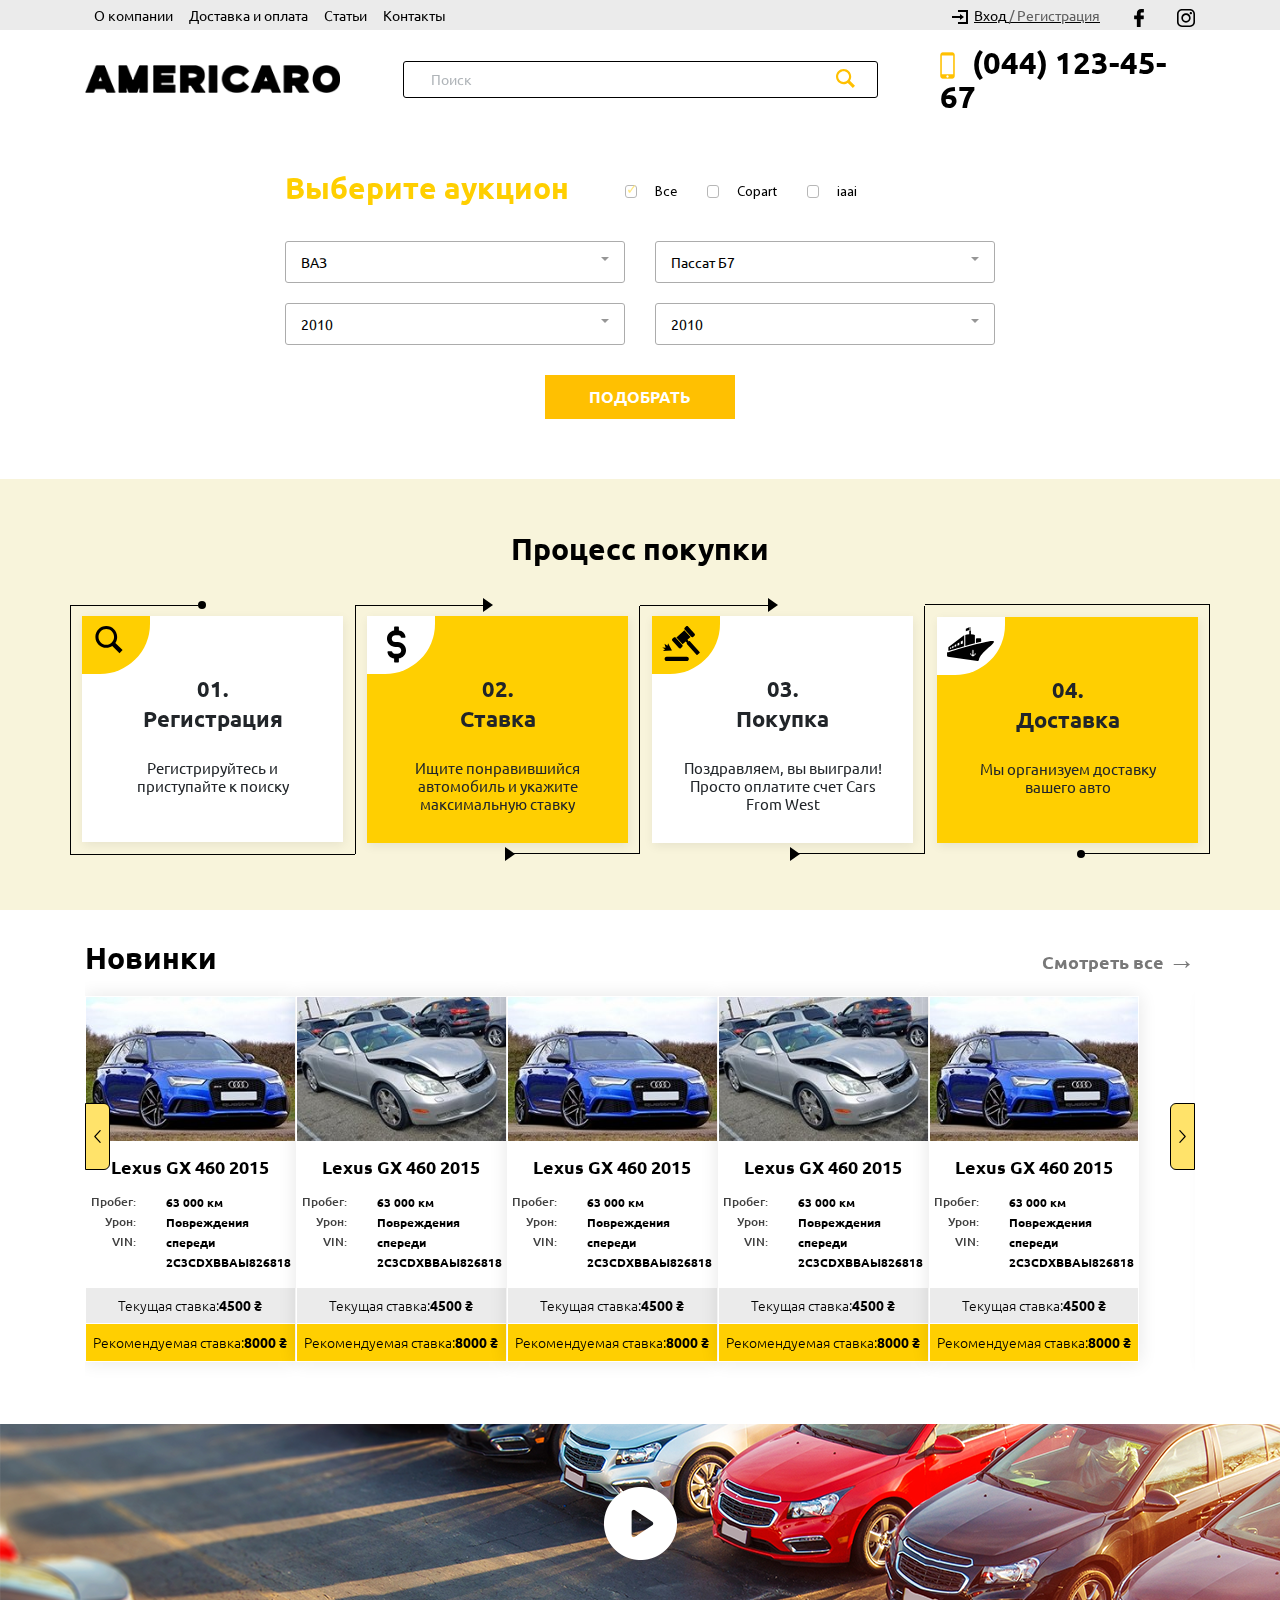
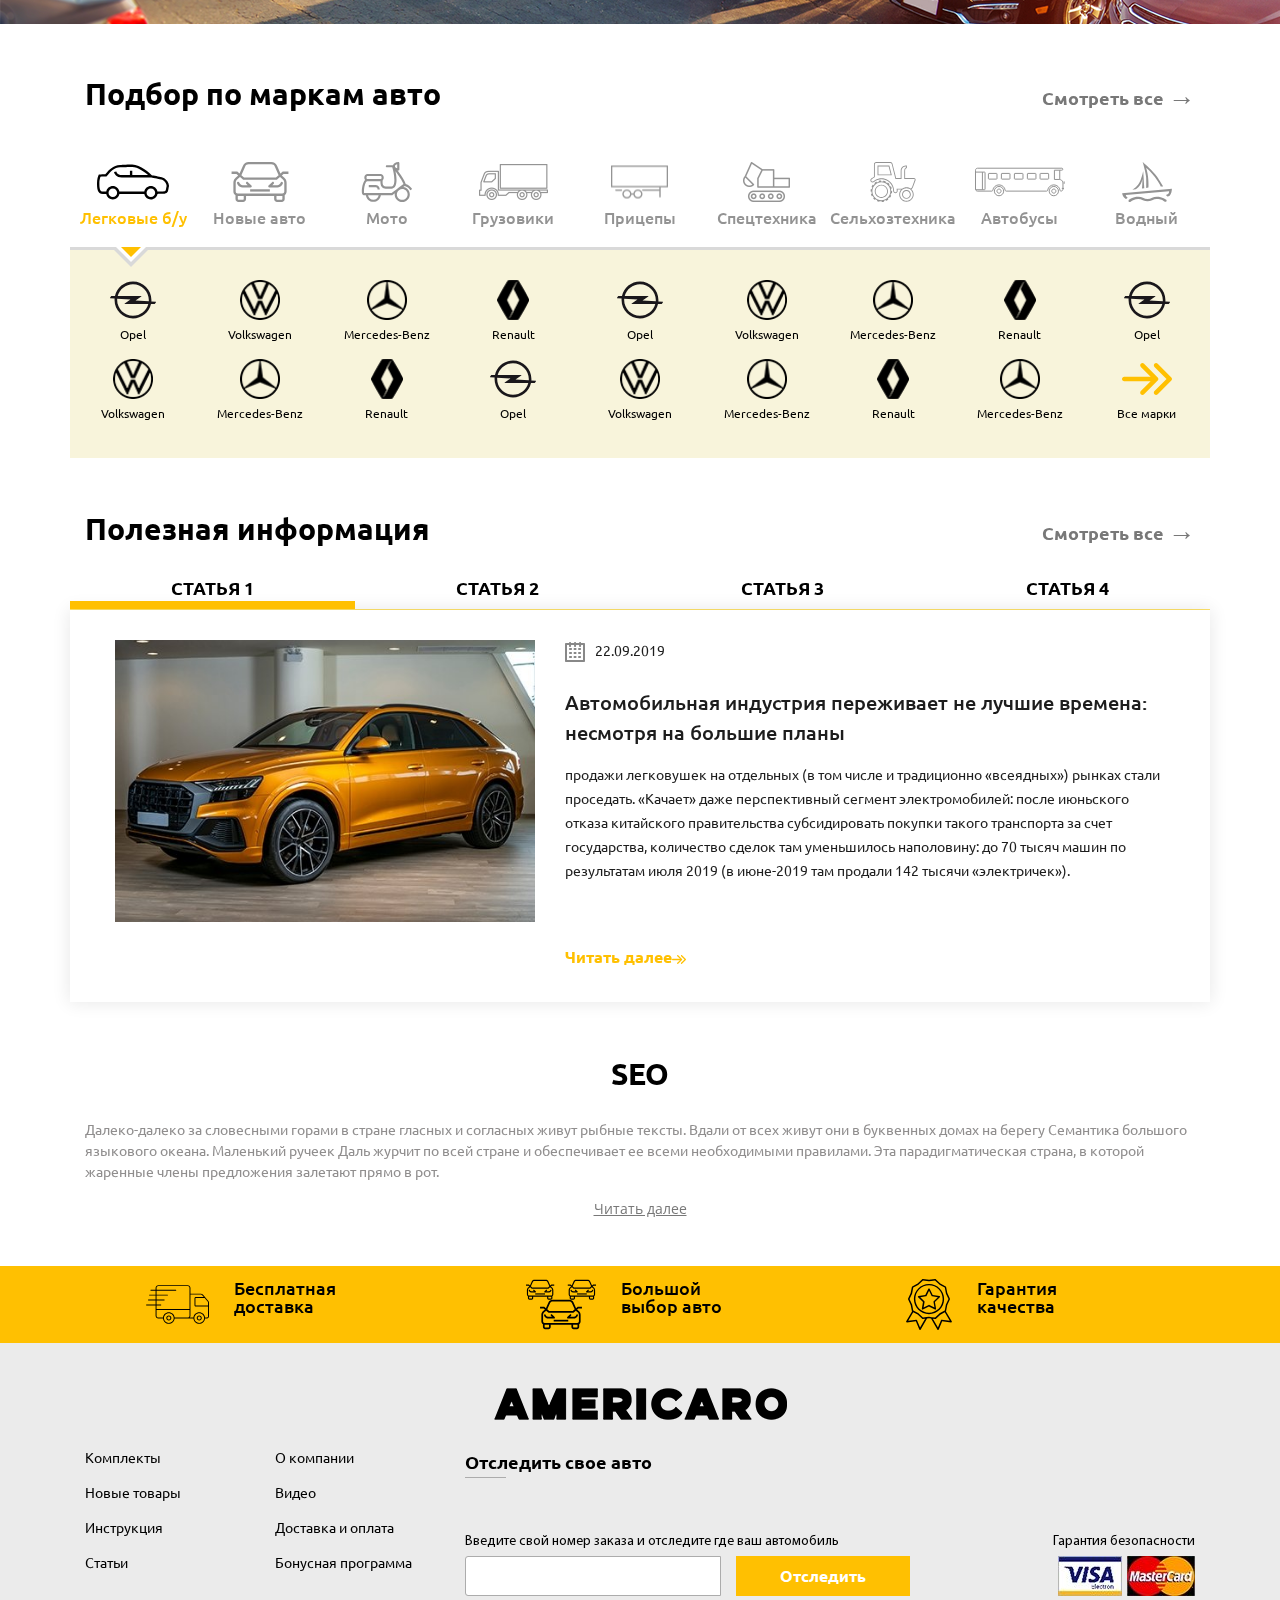
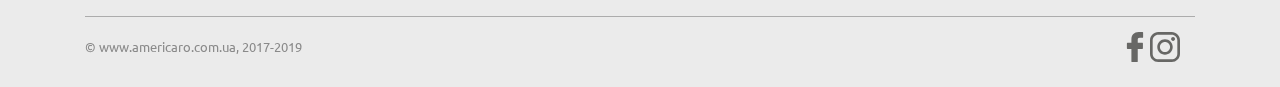
==== commit fcbe3357: "editing  pages" ====
--- a/src/index.html
+++ b/src/index.html
@@ -272,7 +272,7 @@
                     class="all-link__arrow">&#8594;</span></a>
         </div>
         <div id="carousel-example" class="carousel slide " data-ride="carousel">
-            <div class="carousel-inner row w-100 mx-auto new__slider" role="listbox">
+            <div class="carousel-inner row w-100 m-auto new__slider" role="listbox">
                 <div class="carousel-item new__element active">
                     <img src="img/home/Cars/car1.jpg" alt="Lexus" class="image new__image">
                     <span class="new__name">Lexus GX 460 2015</span>
--- a/src/style/css/style.css
+++ b/src/style/css/style.css
@@ -1 +1 @@
-.title{font-family:'Ubuntu', sans-serif;font-size:30px;line-height:30px;font-weight:bold;color:#000000}.button{background-color:#ffc001;font-family:'Ubuntu', sans-serif;font-size:16px;line-height:30px;font-weight:700;color:#ffffff;border-radius:0}.all-link{font-size:18px;line-height:30px;font-weight:700;color:#787878;text-align:right}.all-link__arrow{font-size:27px;font-weight:900}.all-link:hover{text-decoration:none;color:#ffc001}.image{max-width:100%;display:block;margin:0 auto}.header{font-family:'Ubuntu', sans-serif;position:relative}.header__background{background:#ebebeb;margin-bottom:15px;padding:0 10px}.header__heading{-webkit-box-pack:justify;-ms-flex-pack:justify;justify-content:space-between;-webkit-box-align:center;-ms-flex-align:center;align-items:center}.header__menu{padding:0;list-style-type:none;margin:0}.header__link{text-decoration:none;font-size:14px;line-height:30px;font-weight:400;color:#000000;padding:0}.header__navbar{padding:0 1rem}.header__icon{width:18px;height:18px}.header__inner{-webkit-box-pack:justify;-ms-flex-pack:justify;justify-content:space-between}.header__authorization{font-size:14px;line-height:30px;font-weight:400;text-decoration:underline;-webkit-text-decoration-color:#000000;text-decoration-color:#000000;text-align:right}.header__authorization:hover{text-decoration:none}.header__authorization--entrance{color:#000000}.header__authorization--registry{color:#5f5f5f}.header__authorization--image{width:16px;height:14px;margin-right:6px}.header__social{-webkit-box-align:center;-ms-flex-align:center;align-items:center}.header__phone{font-family:'Ubuntu', sans-serif;font-size:30.6px;line-height:34px;font-weight:700;color:#000000;text-decoration:none}.header__phone--image{margin-right:10px}.header__phone:hover{text-decoration:none;color:#ffcf01}.header__phone--text{font-family:'Ubuntu', sans-serif}.header__content{-webkit-box-pack:justify;-ms-flex-pack:justify;justify-content:space-between;-webkit-box-align:center;-ms-flex-align:center;align-items:center}.header__form{border:1px solid #000000;border-radius:3px}.header__input{opacity:0.54;border:none;font-size:14px;line-height:30px;font-weight:400;color:#000000;width:90%}.header__button{background:url("../../img/home/magnifier.svg") no-repeat;border:none;padding:10px 13px}.header__button:active,.header__button:focus,.header__button:hover,.header__button:visited{border:none;background-color:transparent;-webkit-box-shadow:none;box-shadow:none}.btn-outline-success:not(:disabled):not(.disabled).active,.btn-outline-success:not(:disabled):not(.disabled):active,.show>.btn-outline-success.dropdown-toggle{border:none;background-color:transparent;-webkit-box-shadow:none;box-shadow:none}.btn-outline-success:not(:disabled):not(.disabled).active:focus,.btn-outline-success:not(:disabled):not(.disabled):active:focus,.show>.btn-outline-success.dropdown-toggle:focus{-webkit-box-shadow:none;box-shadow:none}.header__input:active,.header__input:focus,.header__input:hover,.header__input:visited{outline:0;outline-offset:0;border:none;-webkit-box-shadow:none;box-shadow:none}.header__menu .header__item .header__link{color:#000000}.auction{padding:60px 0;font-family:'Ubuntu', sans-serif}.auction__heading{-webkit-box-align:center;-ms-flex-align:center;align-items:center;margin-bottom:30px}.auction__title{color:#ffcf01}.auction__button{background-color:#ffffff;border:1px solid #acacac;border-radius:3px;font-size:14px;line-height:30px;font-weight:400;color:#000000;text-align:left;padding:5px 15px}.auction__button:after{margin:0;position:absolute;right:15px;top:15px;color:#969696}.auction__list{margin-bottom:20px}.auction__menu{width:95%;overflow-y:scroll;height:250px;left:-1px!important}.auction__menu::-webkit-scrollbar{width:12px;background-color:#e1e1e1}.auction__menu::-webkit-scrollbar-thumb{background-color:#b7b7b7;border-radius:4px;height:31px}.auction__label{font-family:'Myriad Pro Regular';font-size:14.2px;line-height:30px;font-weight:400;color:#000000;padding:0 0 0 30px;margin:0 30px 0 0;position:relative;cursor:pointer}.auction__label:before{content:"";border-radius:3px;opacity:0.5;border:1px solid #707070;background:#ffffff;width:12px;height:13px;position:absolute;top:7px;left:0}.auction__check[type=checkbox]{display:none}.auction__link{font-family:'Ubuntu', sans-serif;font-size:14px;line-height:30px;font-weight:400;color:#000000}.auction__form{padding:0}.auction__inner{margin-bottom:10px}.auction__check[type=checkbox]:checked+.auction__label:before{content:"\2713";display:-webkit-box;display:-ms-flexbox;display:flex;-webkit-box-align:center;-ms-flex-align:center;align-items:center;color:#ffcf01}.purchase{background:#f8f4db;padding:55px 0;font-family:'Ubuntu', sans-serif}.purchase__title{margin-bottom:40px}.purchase__element{padding:12px;width:25%;z-index:99;position:relative}.purchase__element--one{border-bottom:1px solid #000000}.purchase__element--one:after{content:"";position:absolute;top:1px;left:0;border:1px solid #000000;width:100%;height:100%;z-index:-1;clip:rect(auto, 128px, 249px, auto)}.purchase__element--one:before{content:"";width:8px;height:8px;background-color:#000000;border-radius:50%;position:absolute;top:-3px;left:45%}.purchase__element--two:after{content:"";position:absolute;top:1px;left:0;border:1px solid #000000;width:100%;height:100%;z-index:-1;clip:rect(auto, 128px, 249px, auto)}.purchase__element--two:before{content:"";position:absolute;bottom:1px;right:0;border:1px solid #000000;width:100%;height:100%;z-index:-1;clip:rect(auto, 128px, 249px, auto);-webkit-transform:rotate(180deg);-ms-transform:rotate(180deg);transform:rotate(180deg)}.purchase__element--three:after{content:"";position:absolute;top:1px;left:0;border:1px solid #000000;width:100%;height:100%;z-index:-1;clip:rect(auto, 128px, 1px, auto)}.purchase__element--three:before{content:"";position:absolute;bottom:1px;right:0;border:1px solid #000000;width:100%;height:100%;z-index:-1;clip:rect(auto, 128px, 249px, auto);-webkit-transform:rotate(180deg);-ms-transform:rotate(180deg);transform:rotate(180deg)}.purchase__element--fo{border-top:1px solid #000000}.purchase__element--fo:after{content:"";width:8px;height:8px;background-color:#000000;border-radius:50%;position:absolute;bottom:-3px;right:44%}.purchase__element--fo:before{content:"";position:absolute;bottom:1px;right:0;border:1px solid #000000;width:100%;height:100%;z-index:-1;clip:rect(auto, 128px, 267px, auto);-webkit-transform:rotate(180deg);-ms-transform:rotate(180deg);transform:rotate(180deg)}.purchase__element--center:after{content:"";position:absolute;top:-6px;left:45%;width:0;height:0;border-top:7px solid transparent;border-left:10px solid #000000;border-bottom:7px solid transparent}.purchase__element--center:before{content:"";position:absolute;bottom:-6px;right:44%;width:0;height:0;border-top:7px solid transparent;border-left:10px solid #000000;border-bottom:7px solid transparent}.purchase__item{-webkit-box-shadow:1px 3px 10px 0 rgba(0, 0, 0, 0.07);box-shadow:1px 3px 10px 0 rgba(0, 0, 0, 0.07);padding:0;width:100%;z-index:99;height:100%}.purchase__item--white{background-color:#ffffff}.purchase__item--yellow{background-color:#ffcf01}.purchase__name{font-size:22px;line-height:30px;font-weight:700;display:block;margin-bottom:25px;text-align:center;white-space:pre-line;font-family:'Ubuntu', sans-serif}.purchase__text{font-size:15px;line-height:1.2;font-weight:400;text-align:center;display:block}.purchase__info{padding:0 10% 30px}.purchase__picture{border-radius:0px 0px 50px 0px;width:68px;height:58px;padding-top:10px;padding-left:10px}.purchase__picture--inner{padding-left:20px}.purchase__picture--white{background-color:#ffffff}.purchase__picture--yellow{background-color:#ffcf01}.new{padding:33px 0 12px;font-family:'Ubuntu', sans-serif}.new__heading{margin-bottom:15px}.new__slider{padding-bottom:50px}.new__element{background-color:#ffffff;-webkit-box-shadow:0 0 17px 1px rgba(0, 0, 0, 0.09);box-shadow:0 0 17px 1px rgba(0, 0, 0, 0.09);width:20%;border-top:1px solid transparent;border-left:1px solid transparent;border-right:1px solid transparent;text-align:center;height:calc(100% - 14%)}.new__element:hover{border-color:#ffe36a}.new__name{font-size:18px;line-height:1.2;font-weight:bold;color:#000000;display:block;margin-bottom:15px}.new__list{font-size:12px;line-height:20px;font-weight:500;color:#414141;list-style-type:none;text-align:right}.new__values{font-size:12px;line-height:20px;font-weight:bold;color:#000000;list-style-type:none;text-align:left}.new__rate{font-size:14px;line-height:1.2;font-weight:300;color:#000000;width:100%;border-radius:0;padding:9px 0;margin:0 0 1px}.new__rate--price{font-weight:bold}.new__rate--current{background-color:#ebebeb}.new__rate--recommended{background-color:#ffcf01}.new__more{position:absolute;bottom:-50px;left:0;height:50px;width:100%;background:white;-webkit-box-shadow:0 0 17px 1px rgba(0, 0, 0, 0.09);box-shadow:0 0 17px 1px rgba(0, 0, 0, 0.09);border-bottom:1px solid #ffe36a;border-left:1px solid #ffe36a;border-right:1px solid #ffe36a;display:none;font-family:'Open Sans', sans-serif;padding:20px 0 10px;font-size:12px;text-decoration:underline;color:#4e4e4e}.new__more:hover{color:#ffcf01}.new__image{margin-bottom:15px}.new__prev{width:25px;height:67px;border:1px solid #000000;background-color:#ffe36a;border-radius:0 6px 6px 0;top:122px;opacity:1}.new__prev--icon{background:url("../../img/home/arrow-slider.svg") no-repeat;-webkit-transform:rotate(180deg);-ms-transform:rotate(180deg);transform:rotate(180deg);width:7px;height:13px}.new__next{opacity:1;width:25px;height:67px;border:1px solid #000000;background-color:#ffe36a;border-radius:6px 0 0 6px;top:122px}.new__next--icon{background:url("../../img/home/arrow-slider.svg") no-repeat;width:7px;height:13px}@media (min-width:991px) and (max-width:2560px){#carousel-example .carousel-inner .active.new__element.carousel-item+.carousel-item+.carousel-item+.carousel-item+.carousel-item+.carousel-item{position:absolute;top:0;right:-20%;z-index:-1;display:block;visibility:visible;height:auto}}@media (min-width:768px) and (max-width:991px){#carousel-example .carousel-inner .active.new__element.carousel-item+.carousel-item+.carousel-item+.carousel-item{position:absolute;top:0;right:-33.3333%;z-index:-1;display:block;visibility:visible;height:auto}}@media (min-width:576px) and (max-width:768px){#carousel-example .carousel-inner .active.new__element.carousel-item+.carousel-item+.carousel-item{position:absolute;top:0;right:-50%;z-index:-1;display:block;visibility:visible;height:auto}}@media (min-width:576px){#carousel-example .carousel-item{margin-right:0}#carousel-example .carousel-inner .active+.carousel-item{display:block}#carousel-example .carousel-inner .carousel-item.active:not(.carousel-item-right):not(.carousel-item-left),#carousel-example .carousel-inner .carousel-item.active:not(.carousel-item-right):not(.carousel-item-left)+.carousel-item{-webkit-transition:none;-o-transition:none;transition:none}#carousel-example .carousel-inner .carousel-item-next{position:relative;-webkit-transform:translate3d(0, 0, 0);transform:translate3d(0, 0, 0)}#carousel-example .active.carousel-item-left+.carousel-item-next.carousel-item-left,#carousel-example .carousel-item-next.carousel-item-left+.carousel-item,#carousel-example .carousel-item-next.carousel-item-left+.carousel-item+.carousel-item{position:relative;-webkit-transform:translate3d(-100%, 0, 0);transform:translate3d(-100%, 0, 0);visibility:visible}#carousel-example .carousel-inner .carousel-item-prev.carousel-item-right{position:absolute;top:0;left:0;z-index:-1;display:block;visibility:visible}#carousel-example .active.carousel-item-right+.carousel-item-prev.carousel-item-right,#carousel-example .carousel-item-prev.carousel-item-right+.carousel-item,#carousel-example .carousel-item-prev.carousel-item-right+.carousel-item+.carousel-item{position:relative;-webkit-transform:translate3d(100%, 0, 0);transform:translate3d(100%, 0, 0);visibility:visible;display:block}}@media (min-width:768px){#carousel-example .carousel-inner .active+.carousel-item+.carousel-item{display:block}#carousel-example .carousel-inner .carousel-item.active:not(.carousel-item-right):not(.carousel-item-left)+.carousel-item+.carousel-item{-webkit-transition:none;-o-transition:none;transition:none}#carousel-example .carousel-inner .carousel-item-next{position:relative;-webkit-transform:translate3d(0, 0, 0);transform:translate3d(0, 0, 0)}#carousel-example .carousel-item-next.carousel-item-left+.carousel-item+.carousel-item+.carousel-item{position:relative;-webkit-transform:translate3d(-100%, 0, 0);transform:translate3d(-100%, 0, 0);visibility:visible}#carousel-example .carousel-item-prev.carousel-item-right+.carousel-item+.carousel-item+.carousel-item{position:relative;-webkit-transform:translate3d(100%, 0, 0);transform:translate3d(100%, 0, 0);visibility:visible;display:block}}@media (min-width:991px){#carousel-example .carousel-inner .active+.carousel-item+.carousel-item+.carousel-item{display:block}#carousel-example .carousel-inner .carousel-item.active:not(.carousel-item-right):not(.carousel-item-left)+.carousel-item+.carousel-item+.carousel-item{-webkit-transition:none;-o-transition:none;transition:none}#carousel-example .carousel-inner .active.carousel-item+.carousel-item+.carousel-item+.carousel-item+.carousel-item+.carousel-item{position:absolute;top:0;right:-25%;z-index:-1;display:block;visibility:visible}#carousel-example .carousel-item-next.carousel-item-left+.carousel-item+.carousel-item+.carousel-item+.carousel-item{position:relative;-webkit-transform:translate3d(-100%, 0, 0);transform:translate3d(-100%, 0, 0);visibility:visible}#carousel-example .carousel-item-prev.carousel-item-right+.carousel-item+.carousel-item+.carousel-item+.carousel-item{position:relative;-webkit-transform:translate3d(100%, 0, 0);transform:translate3d(100%, 0, 0);visibility:visible;display:block}}@media (min-width:1200px){#carousel-example .carousel-inner .active+.carousel-item+.carousel-item+.carousel-item+.carousel-item{display:block}#carousel-example .carousel-inner .carousel-item.active:not(.carousel-item-right):not(.carousel-item-left)+.carousel-item+.carousel-item+.carousel-item+.carousel-item{-webkit-transition:none;-o-transition:none;transition:none}#carousel-example .carousel-inner .active.carousel-item+.carousel-item+.carousel-item+.carousel-item+.carousel-item+.carousel-item{position:absolute;top:0;right:-20%;z-index:-1;display:block;visibility:visible}#carousel-example .carousel-item-next.carousel-item-left+.carousel-item+.carousel-item+.carousel-item+.carousel-item+.carousel-item{position:relative;-webkit-transform:translate3d(-100%, 0, 0);transform:translate3d(-100%, 0, 0);visibility:visible}#carousel-example .carousel-item-prev.carousel-item-right+.carousel-item+.carousel-item+.carousel-item+.carousel-item+.carousel-item{position:relative;-webkit-transform:translate3d(100%, 0, 0);transform:translate3d(100%, 0, 0);visibility:visible;display:block}}.new__element:hover .new__more{display:block}.video{padding:0 0 15px}.video__image{background:url("../../img/home/video-bg.png") no-repeat;background-size:cover;height:200px}.video__modal{position:fixed;z-index:100000;left:0;top:0;width:100%;height:100%;overflow:auto;background-color:#000;background-color:rgba(0, 0, 0, 0.8);padding-top:60px}.video__modal--hide{display:none}.video__element{width:60%;height:50%;background-color:hsla(0, 0%, 100%, 0.15);margin:5% auto;padding:40px;border-radius:5px;position:relative}.video__close{width:24px;height:24px;position:absolute;display:block;right:12px;top:12px;cursor:pointer;border:none;outline:0}.video__item{position:relative;width:100%;height:calc(100% - 40px);padding-top:40px;overflow:hidden}.video__item--wrap{position:absolute;top:0;left:0;width:100%;height:100%}.brands{font-family:'Ubuntu', sans-serif;padding:40px 0}.brands__select{display:none;margin-bottom:15px}.brands__heading{margin-bottom:45px}.brands__list{padding:0;list-style-type:none;border:none;margin-bottom:15px}.brands__item{font-size:16px;line-height:30px;font-weight:500;width:125px}.brands__item--link{color:#939393;text-decoration:none;display:-webkit-box;display:-ms-flexbox;display:flex;-webkit-box-orient:vertical;-webkit-box-direction:normal;-ms-flex-direction:column;flex-direction:column;-webkit-box-align:center;-ms-flex-align:center;align-items:center}.brands__item--link:hover{color:#ffc001;text-decoration:none}.brands__item--active{position:relative}.brands__item--active:after{content:"";position:absolute;bottom:-25px;left:50px;width:0;height:0;border-left:10px solid transparent;border-right:10px solid transparent;border-top:10px solid #ffc001;z-index:99}.brands__item--active:before{content:"";position:absolute;bottom:-30px;left:45px;width:0;height:0;border-left:15px solid transparent;border-right:15px solid transparent;border-top:15px solid #ffffff;z-index:9}.brands__active{position:relative;color:#ffc001}.brands__active:after{content:"";position:absolute;bottom:-35px;left:40px;width:0;height:0;border-left:20px solid transparent;border-right:20px solid transparent;border-top:20px solid #d9d9d9}.brands__icon{max-width:90px;height:40px}.brands__icon path{fill:#939393}.brands__icon--bus path{stroke:#939393;fill:none}.brands__icon--bus path{stroke:#939393;fill:none}.brands__icon--color path{stroke:none}.brands__dropdown{background-color:#f8f4db;border-top:3px solid #d9d9d9;padding:30px 0 20px}.brands__element{font-size:12px;line-height:29px;font-weight:400;width:125px;margin-bottom:10px}.brands__element--link{color:#000000;text-decoration:none;display:-webkit-box;display:-ms-flexbox;display:flex;-webkit-box-orient:vertical;-webkit-box-direction:normal;-ms-flex-direction:column;flex-direction:column;-webkit-box-align:center;-ms-flex-align:center;align-items:center}.brands__element--link:hover{color:#ffc001;text-decoration:none}.brands__logo{max-width:50px;height:40px}.brands__active .brands__icon path{fill:#000000}.brands__active .brands__icon--bus path{stroke:#000000;fill:none}.brands__active .brands__icon--filter{-webkit-filter:brightness(0.1);filter:brightness(0.1)}.brands__item:hover .brands__item--link .brands__icon path{fill:#000000}.brands__item:hover .brands__item--link .brands__icon--filter{-webkit-filter:brightness(0.1);filter:brightness(0.1)}.brands__item:hover .brands__item--link .brands__icon--bus path{stroke:#000000;fill:none}.info{font-family:'Ubuntu', sans-serif;margin-bottom:57px}.info__heading{margin-bottom:22px}.info__element{background-color:#ffffff;-webkit-box-shadow:0 0 17px 1px rgba(0, 0, 0, 0.09);box-shadow:0 0 17px 1px rgba(0, 0, 0, 0.09);padding:30px}.info__calendar{margin-right:10px}.info__data{font-size:14px;line-height:21px;font-weight:400;color:#1d1d1d;display:block;margin-bottom:25px}.info__name{font-size:20px;line-height:30px;font-weight:500;color:#1d1d1d;display:block;margin-bottom:15px}.info__text{font-size:14px;line-height:24px;font-weight:400;color:#1d1d1d;margin-bottom:60px}.info__link{font-size:16px;line-height:30px;font-weight:700;color:#ffc001}.info__link:hover{text-decoration:none;color:#000000}.info__arrow{width:14px;height:9px}.info__tabs{font-size:18px;line-height:27px;font-weight:900;text-transform:uppercase;color:#000000;display:block}.info__tabs:hover{text-decoration:none;color:#ffc001}.info__nav{border-color:#ffe36a;text-align:center}.info__item{padding:0}.info__nav .active{border-bottom:8px solid #ffc001}.seo{font-family:'Ubuntu', sans-serif;margin-bottom:43px}.seo__title{margin-bottom:30px}.seo__text{font-size:14.1px;line-height:21px;font-weight:400;color:#908e8e;margin-bottom:12px}.seo__link{font-family:'Open Sans', sans-serif;font-size:14px;line-height:29px;font-weight:400;color:#787878;text-decoration:underline}.seo__link:hover{text-decoration:none;color:#ffc001}.advantages{background-color:#ffc001;padding:13px 0;font-family:'Ubuntu', sans-serif}.advantages__name{font-size:18px;line-height:18px;font-weight:500;color:#000000;width:50%}.advantages__element{width:20%}.advantages__image{margin-right:25px}.footer{background:#ebebeb;padding:45px 0 25px;font-family:'Ubuntu', sans-serif}.footer__logo{margin-bottom:20px}.footer__link{font-size:14px;line-height:35px;font-weight:400;color:#000000}.footer__link:hover{text-decoration:none;color:#ffc001}.footer__name{font-size:18px;line-height:29px;font-weight:700;color:#000000;position:relative;margin-bottom:50px;display:block}.footer__name:after{content:"";position:absolute;top:30px;left:0;width:41px;height:1px;border:1px solid #acacac}.footer__text{font-family:"Myriad Pro Regular";font-size:14px;line-height:29px;font-weight:400;color:#000000}.footer__input{background-color:#ffffff;border:1px solid #acacac;border-radius:3px;height:40px;margin-right:15px}.footer__button{padding:4px 43px}.footer__guarantee{text-align:right}.footer__visa{margin-right:5px}.footer__card{margin:0;-webkit-box-pack:end;-ms-flex-pack:end;justify-content:flex-end}.footer__line{border-bottom:1px solid #acacac;margin-bottom:15px}.footer__inner{margin-bottom:20px}.footer__address{font-size:13px;line-height:30px;font-weight:400;color:#8a8a8a}.footer__address:hover{text-decoration:none;color:#ffc001}.footer__facebook{width:30px;height:30px;fill:#676765}.footer__instagram{width:30px;height:30px;fill:#676765}.footer__input::-webkit-inner-spin-button,.footer__input::-webkit-outer-spin-button{-webkit-appearance:none;margin:0}.profile{background:#f4f4f4;padding:40px 0}.profile__innerIcon{margin-right:5px}.profile__label{font-size:17.5px;line-height:37px}.profile__label:before{top:12px}.profile__detail{height:20px}.profile__detail:before{top:0;left:10px}.profile__remove{font-family:'Myriad Pro Regular';font-size:17.1px;line-height:36px;font-weight:400;color:#000000;text-align:right}.profile__remove:hover{color:#f0b500;text-decoration:none}.profile__mark{font-family:'Myriad Pro Regular';font-size:17.5px;line-height:37px;font-weight:400;text-decoration:none;color:#000000;width:55%}.profile__mark--button{padding:0;border:none;text-decoration:underline}.profile__mark--button:hover{color:#f0b500;text-decoration:underline}.profile__item{background:#ffffff;border:1px solid #e1e1e1;padding:30px 0;margin-bottom:10px}.profile__picture{font-family:'Ubuntu', sans-serif;font-size:13px;font-weight:300;text-decoration:underline;color:#4e4e4e;display:block}.profile__picture--image path{fill:#7e7e7e}.profile__picture:hover{color:#f0b500}.profile__image{margin-bottom:25px}.profile__title{font-family:'Ubuntu', sans-serif;font-size:18px;line-height:1.2;font-weight:700;color:#000000}.profile__priceDolar{font-family:'Ubuntu', sans-serif;font-size:24px;line-height:1.2;font-weight:700;color:#000000}.profile__circle{color:#b7b7b7;margin:0 10px}.profile__priceUan{font-family:'Ubuntu', sans-serif;font-size:18px;line-height:1.2;font-weight:300;color:#4e4e4e}.profile__data{font-family:'Ubuntu', sans-serif;font-size:13px;font-weight:300;color:#4e4e4e}.profile__data--image path{fill:#7e7e7e}.profile__delete{border:1px solid #e1e1e1;border-radius:3px;font-family:'Ubuntu', sans-serif;font-size:12px;font-weight:300;color:#4e4e4e;padding:5px}.profile__delete:hover{border-color:#ffcf01;text-decoration:none;color:#4e4e4e}.profile__delete--image path{fill:#7e7e7e}.profile__name{font-family:'Ubuntu', sans-serif;font-size:24px;line-height:1.2;font-weight:700;color:#000000}.profile__text{font-family:'Ubuntu', sans-serif;font-size:18px;line-height:24px;font-weight:300;color:#7e7e7e;display:block}.profile__text--bold{font-weight:bold}.profile__show{text-decoration:underline}.profile__show:hover{text-decoration:none;color:#ffc001}.profile__number{font-family:'Ubuntu', sans-serif;font-size:20px;line-height:19px;font-weight:500;color:#000000}.profile__button{padding:8px;border:none;text-align:center;width:100%}.profile__button:hover{color:#000000}.profile__button--icon path{fill:#ffffff}.profile__list{padding:0 5px;font-family:'Ubuntu', sans-serif;font-size:18px;font-weight:400;color:#4e4e4e;margin:0}.profile__icon{max-width:20px;max-height:28px}.profile__icon path{fill:#f0b500}.profile__element{margin-bottom:5px;width:50%}.profile__wrap{margin-bottom:20px}.profile__info{border-left:1px solid #e1e1e1}.profile__form{padding:0}.profile__delete:hover .profile__delete--image path{fill:#f0b500}.profile__picture:hover .profile__picture--image path{fill:#f0b500}.profile__remove:hover .profile__remove--icon path{fill:#f0b500}.profile__mark--button:hover .profile__mark--icon path{fill:#f0b500}.profile__button:hover .profile__button--icon path{fill:#000000}.catalog{border-top:4px solid #f4f4f4;border-bottom:4px solid #f4f4f4;padding:20px 0}.catalog__auction{padding-bottom:45px}.catalog__heading{margin-bottom:35px}.catalog__title{color:#4e4e4e;font-size:24px;margin:0}.catalog__time{font-family:'Ubuntu', sans-serif;font-size:18px;line-height:30px;font-weight:400;color:#4e4e4e}.catalog__time--quantity{font-family:'Ubuntu', sans-serif;font-size:20px;line-height:30px;font-weight:700;color:#f0b500}.catalog__item{margin-bottom:40px}.catalog__item:after{content:"";position:absolute;width:92%;left:4%;bottom:-10px;border-bottom:1px solid #ebebeb}.catalog__text{font-family:'Ubuntu', sans-serif;font-size:13px;line-height:1.2;font-weight:300;color:#000000;margin:0}.catalog__more{font-family:'Ubuntu', sans-serif;font-size:33px;line-height:28px;font-weight:300;color:#f0b500}.catalog__more:hover{text-decoration:none;color:#000000}.catalog__icon{width:21px;height:20px}.catalog__icon path{fill:#7e7e7e}.catalog__subtitle{margin:0}.catalog__inner{padding:7px 15px}.catalog__info{display:-webkit-box;display:-ms-flexbox;display:flex;-webkit-box-orient:vertical;-webkit-box-direction:normal;-ms-flex-direction:column;flex-direction:column;-webkit-box-pack:justify;-ms-flex-pack:justify;justify-content:space-between}.catalog__link{font-family:'Ubuntu', sans-serif;font-size:16px;line-height:23px;font-weight:400;color:#000000;border:none;margin:0 1px;padding:0 7px}.catalog__link:hover{text-decoration:none;color:#ffc001}.catalog__link--active{font-weight:700;border:1px solid #ffcf01;border-radius:3px}.catalog__link--button{font-size:13.9px;font-weight:400;text-decoration:underline}.catalog__link--pre{position:relative}.catalog__link--pre:before{content:"\003C";position:absolute;top:0;left:-5px}.catalog__link--next{position:relative}.catalog__link--next:before{content:"\003E";position:absolute;top:0;right:-5px}.catalog__page{margin-right:23%}.catalog__model{font-family:'Ubuntu', sans-serif;font-size:20px;line-height:30px;font-weight:500;color:#4e4e4e;margin-bottom:35px;display:block}.catalog__box--item{background-color:#ffffff;border:2px solid #ebebeb;border-radius:2px;width:184px;text-align:center;margin-bottom:10px}.catalog__box--link{font-family:'Ubuntu', sans-serif;font-size:14px;line-height:30px;font-weight:400;color:#4e4e4e}.catalog__box--link:hover{text-decoration:none;color:#ffc001}.catalog__hide{position:relative}.catalog__hide:after{content:"\003E";position:absolute;top:-3px;right:-5px;-webkit-transform:rotate(-90deg);-ms-transform:rotate(-90deg);transform:rotate(-90deg)}.product{padding:35px 0}.product__box{padding:0}.product__slider{position:relative;margin-bottom:20px}.product__image{width:100%}.product__example{width:11%;cursor:pointer}.product__inner{margin-bottom:10px}.product__heading{margin-bottom:20px}.product__link:hover{text-decoration:none;color:#ffc001}.product__navigation{margin-right:20px}.product__navigation--link{font-family:'Ubuntu', sans-serif;font-size:12px;line-height:1.2;font-weight:300;color:#4e4e4e}.product__navigation--marker{position:relative}.product__navigation--marker:after{content:"";position:absolute;top:12px;right:-11px;width:4px;height:4px;background-color:#ffcf01;border-radius:50%}.product__current-rate{font-family:'Ubuntu', sans-serif;font-size:18px;line-height:1.2;font-weight:300;color:#4e4e4e}.product__current-rate--bold{font-family:'Ubuntu', sans-serif;font-size:24px;line-height:1.2;font-weight:700;color:#000000}.product__table{border:1px solid #e1e1e1;border-radius:3px;margin-bottom:20px}.product__table--heading{background-color:#ffcf01;font-family:'Ubuntu', sans-serif;font-size:18px;font-weight:bold;color:#000000}.product__table--name{font-family:'Ubuntu', sans-serif;font-size:15px;line-height:20px;font-weight:400;color:#7e7e7e;width:50%}.product__table--value{font-family:'Ubuntu', sans-serif;font-size:15px;line-height:20px;font-weight:400;color:#000000;width:50%}.product__table--red{color:#fd3f3f}.product__table--total{background-color:#e1e1e1;border-radius:0px 0px 3px 3px;color:#000000}.product__table--total td{color:#000000}.product__input{border:1px solid #e1e1e1;border-radius:3px;width:100%;text-align:center}.product__payment{width:65%}.product__payment--value{width:35%}.product__button{font-family:'Ubuntu', sans-serif;font-size:16.1px;line-height:20px;font-weight:400;color:#000000;padding:5px 5px;border:1px solid #e1e1e1;border-radius:3px;background:transparent}.product__title{font-family:'Ubuntu', sans-serif;font-size:16px;line-height:21px;font-weight:700;color:#000000}.product__subtitle{font-family:'Ubuntu', sans-serif;font-size:14px;line-height:21px;font-weight:500;color:#000000}.product__text{font-family:'Ubuntu', sans-serif;font-size:14px;line-height:21px;font-weight:300;color:#000000}.product__wrap{background-color:#f8f4db;padding:20px}.product__dropdown{display:inline-block}.product__table .product__calculator--input{padding:0}.product__table thead th{border-bottom:none}.product__border tbody td{border:none}.product__element tbody td{border-color:transparent}.product__border tbody tr{position:relative}.product__border tbody tr:after{content:"";position:absolute;left:2%;width:95%;border-bottom:1px solid #e1e1e1}.product__border--small tbody tr{border-bottom:1px solid #e1e1e1}.product__table td,.product__table th{padding:9px 15px}.product__table .product__payment{padding-right:0}.product__table .product__table--value{padding-left:0}.product__slider #thumbcarousel .carousel-inner .product__flex{display:-webkit-box;display:-ms-flexbox;display:flex;-webkit-box-orient:horizontal;-webkit-box-direction:normal;-ms-flex-direction:row;flex-direction:row;width:100%}.product__input::-webkit-inner-spin-button,.product__input::-webkit-outer-spin-button{-webkit-appearance:none;margin:0}@font-face{font-family:'Myriad Pro Regular';src:url('../../fonts/MyriadPro-Regular.eot');src:url('../../fonts/MyriadPro-Regular.eot?#iefix') format('embedded-opentype'), url('../../fonts/MyriadPro-Regular.woff') format('woff'), url('../../fonts/MyriadPro-Regular.ttf') format('truetype');font-weight:normal;font-style:normal}@media screen and (max-width:1200px){.header__phone{font-size:24.6px}.auction__link{font-size:13px}.new__element{width:25%}.purchase__element--center:after{left:51%}.purchase__element--center:before{right:52%}.purchase__element--one:before{left:51%}.purchase__element--fo:after{right:51%}.purchase__element--one:after{clip:rect(auto, 128px, 267px, auto)}.purchase__element--two:after{clip:rect(auto, 128px, 267px, auto)}.purchase__element--two:before{clip:rect(auto, 128px, 266px, auto)}.purchase__element--three:before{clip:rect(auto, 128px, 266px, auto)}.profile__element{width:100%}.catalog__box--item{width:155px}.brands__item{font-size:14px;width:106px}}@media screen and (max-width:992px){.auction__heading{-webkit-box-orient:vertical;-webkit-box-direction:normal;-ms-flex-direction:column;flex-direction:column;-webkit-box-align:center;-ms-flex-align:center;align-items:center}.title{text-align:center}.auction__title{margin-bottom:30px}.new__element{width:33%}.advantages__element{width:35%}.footer__name{margin-bottom:15px}.header__heading{-webkit-box-align:start;-ms-flex-align:start;align-items:start}.info__inner{margin-bottom:20px}.purchase__element{width:50%}.purchase__element--one:before{display:none}.purchase__element--one:after{display:none}.purchase__element--center:after{display:none}.purchase__element--center:before{display:none}.purchase__element--one:before{display:none}.purchase__element--fo:after{display:none}.purchase__element--two:after{display:none}.purchase__element--two:before{display:none}.purchase__element--three:before{display:none}.purchase__element--fo:before{display:none}.purchase__element--three:after{display:none}.purchase__element--one{border:none}.purchase__element--fo{border:none}.profile__button{width:50%}.profile__wrapper{margin-bottom:10px}.profile__mark{width:30%}.catalog__page{margin-right:13%}.catalog__box--item{margin:0 auto 10px}.brands__select{display:block}.brands__list{display:none}.header__logo{margin:0 auto 20px}}@media screen and (max-width:767px){.header__phone--text{display:none}}@media screen and (max-width:768px){.header__authorization--entrance,.header__authorization--registry{display:none}.header__inner{-webkit-box-pack:end;-ms-flex-pack:end;justify-content:flex-end}.auction__wrap{margin:0 auto}.new__element{width:50%}.advantages__element{width:70%;margin-bottom:20px;-webkit-box-align:center;-ms-flex-align:center;align-items:center;-ms-flex-pack:distribute;justify-content:space-around}.footer__list{text-align:center}.footer__guarantee{text-align:center}.footer__card{-webkit-box-pack:center;-ms-flex-pack:center;justify-content:center}.input-group{margin-bottom:10px}.info__element{padding:20px}.profile__remove{text-align:center;width:100%}.profile__form{text-align:center;width:100%}.profile__mark{text-align:center;width:100%}.catalog__box{padding:0 15px}}@media screen and (max-width:576px){.header__inner{-ms-flex-pack:distribute;justify-content:space-around}.auction__link{font-size:12px}.title{font-size:22px}.new__element{width:100%}.footer__button{padding:4px 10px}.all-link{font-size:15px}.all-link__arrow{font-size:20px}.info__tabs{font-size:14px}.purchase__element{width:85%;margin:0 auto}.advantages__name{text-align:center}.brands__dropdown{width:100%;margin:0 auto}.brands__list{width:100%;margin:0 auto}.profile__button{width:95%}.catalog__link--visible{display:none}.pagination{-ms-flex-pack:distribute;justify-content:space-around}.catalog__page{margin-right:0}.product__heading{padding:0 10px}.product__wrapper{padding:0 15px}.product__table--heading{font-size:16px;text-align:center}.product__border tbody tr:after{display:none}.product__table tbody tr{border-bottom:1px solid #e1e1e1}.footer__address{font-size:12px}.product__table tbody tr{position:relative;display:-webkit-box;display:-ms-flexbox;display:flex;-webkit-box-orient:vertical;-webkit-box-direction:normal;-ms-flex-direction:column;flex-direction:column;-webkit-box-align:center;-ms-flex-align:center;align-items:center}.product__table tbody td{border:none}.product__table--name{width:100%;text-align:center}.product__table--value{width:100%;text-align:center}.product__table .product__payment{padding-right:15px}.product__table .product__table--value{padding-left:15px}.product__table{border-collapse:inherit}}+.title{font-family:'Ubuntu', sans-serif;font-size:30px;line-height:30px;font-weight:bold;color:#000000}.button{background-color:#ffc001;font-family:'Ubuntu', sans-serif;font-size:16px;line-height:30px;font-weight:700;color:#ffffff;border-radius:0}.all-link{font-size:18px;line-height:30px;font-weight:700;color:#787878;text-align:right}.all-link__arrow{font-size:27px;font-weight:900}.all-link:hover{text-decoration:none;color:#ffc001}.image{max-width:100%;display:block;margin:0 auto}.header{font-family:'Ubuntu', sans-serif;position:relative}.header__background{background:#ebebeb;margin-bottom:15px;padding:0 10px}.header__heading{-webkit-box-pack:justify;-ms-flex-pack:justify;justify-content:space-between;-webkit-box-align:center;-ms-flex-align:center;align-items:center}.header__menu{padding:0;list-style-type:none;margin:0}.header__link{text-decoration:none;font-size:14px;line-height:30px;font-weight:400;color:#000000;padding:0}.header__navbar{padding:0 1rem}.header__icon{width:18px;height:18px}.header__inner{-webkit-box-pack:justify;-ms-flex-pack:justify;justify-content:space-between}.header__authorization{font-size:14px;line-height:30px;font-weight:400;text-decoration:underline;-webkit-text-decoration-color:#000000;text-decoration-color:#000000;text-align:right}.header__authorization:hover{text-decoration:none}.header__authorization--entrance{color:#000000}.header__authorization--registry{color:#5f5f5f}.header__authorization--image{width:16px;height:14px;margin-right:6px}.header__social{-webkit-box-align:center;-ms-flex-align:center;align-items:center}.header__phone{font-family:'Ubuntu', sans-serif;font-size:30.6px;line-height:34px;font-weight:700;color:#000000;text-decoration:none}.header__phone--image{margin-right:10px}.header__phone:hover{text-decoration:none;color:#ffcf01}.header__phone--text{font-family:'Ubuntu', sans-serif}.header__content{-webkit-box-pack:justify;-ms-flex-pack:justify;justify-content:space-between;-webkit-box-align:center;-ms-flex-align:center;align-items:center}.header__form{border:1px solid #000000;border-radius:3px}.header__input{opacity:0.54;border:none;font-size:14px;line-height:30px;font-weight:400;color:#000000;width:90%}.header__button{background:url("../../img/home/magnifier.svg") no-repeat;border:none;padding:10px 13px}.header__button:active,.header__button:focus,.header__button:hover,.header__button:visited{border:none;background-color:transparent;-webkit-box-shadow:none;box-shadow:none}.btn-outline-success:not(:disabled):not(.disabled).active,.btn-outline-success:not(:disabled):not(.disabled):active,.show>.btn-outline-success.dropdown-toggle{border:none;background-color:transparent;-webkit-box-shadow:none;box-shadow:none}.btn-outline-success:not(:disabled):not(.disabled).active:focus,.btn-outline-success:not(:disabled):not(.disabled):active:focus,.show>.btn-outline-success.dropdown-toggle:focus{-webkit-box-shadow:none;box-shadow:none}.header__input:active,.header__input:focus,.header__input:hover,.header__input:visited{outline:0;outline-offset:0;border:none;-webkit-box-shadow:none;box-shadow:none}.header__menu .header__item .header__link{color:#000000}.auction{padding:60px 0;font-family:'Ubuntu', sans-serif}.auction__heading{-webkit-box-align:center;-ms-flex-align:center;align-items:center;margin-bottom:30px}.auction__title{color:#ffcf01}.auction__button{background-color:#ffffff;border:1px solid #acacac;border-radius:3px;font-size:14px;line-height:30px;font-weight:400;color:#000000;text-align:left;padding:5px 15px}.auction__button:after{margin:0;position:absolute;right:15px;top:15px;color:#969696}.auction__list{margin-bottom:20px}.auction__menu{width:95%;overflow-y:scroll;height:250px;left:-1px!important}.auction__menu::-webkit-scrollbar{width:12px;background-color:#e1e1e1}.auction__menu::-webkit-scrollbar-thumb{background-color:#b7b7b7;border-radius:4px;height:31px}.auction__label{font-family:'Myriad Pro Regular';font-size:14.2px;line-height:30px;font-weight:400;color:#000000;padding:0 0 0 30px;margin:0 30px 0 0;position:relative;cursor:pointer}.auction__label:before{content:"";border-radius:3px;opacity:0.5;border:1px solid #707070;background:#ffffff;width:12px;height:13px;position:absolute;top:7px;left:0}.auction__check[type=checkbox]{display:none}.auction__link{font-family:'Ubuntu', sans-serif;font-size:14px;line-height:30px;font-weight:400;color:#000000}.auction__form{padding:0}.auction__inner{margin-bottom:10px}.auction__check[type=checkbox]:checked+.auction__label:before{content:"\2713";display:-webkit-box;display:-ms-flexbox;display:flex;-webkit-box-align:center;-ms-flex-align:center;align-items:center;color:#ffcf01}.purchase{background:#f8f4db;padding:55px 0;font-family:'Ubuntu', sans-serif}.purchase__title{margin-bottom:40px}.purchase__element{padding:12px;width:25%;z-index:99;position:relative}.purchase__element--one{border-bottom:1px solid #000000}.purchase__element--one:after{content:"";position:absolute;top:1px;left:0;border:1px solid #000000;width:100%;height:100%;z-index:-1;clip:rect(auto, 128px, 249px, auto)}.purchase__element--one:before{content:"";width:8px;height:8px;background-color:#000000;border-radius:50%;position:absolute;top:-3px;left:45%}.purchase__element--two:after{content:"";position:absolute;top:1px;left:0;border:1px solid #000000;width:100%;height:100%;z-index:-1;clip:rect(auto, 128px, 249px, auto)}.purchase__element--two:before{content:"";position:absolute;bottom:1px;right:0;border:1px solid #000000;width:100%;height:100%;z-index:-1;clip:rect(auto, 128px, 248px, auto);-webkit-transform:rotate(180deg);-ms-transform:rotate(180deg);transform:rotate(180deg)}.purchase__element--three:after{content:"";position:absolute;top:1px;left:0;border:1px solid #000000;width:100%;height:100%;z-index:-1;clip:rect(auto, 128px, 1px, auto)}.purchase__element--three:before{content:"";position:absolute;bottom:1px;right:0;border:1px solid #000000;width:100%;height:100%;z-index:-1;clip:rect(auto, 128px, 248px, auto);-webkit-transform:rotate(180deg);-ms-transform:rotate(180deg);transform:rotate(180deg)}.purchase__element--fo{border-top:1px solid #000000}.purchase__element--fo:after{content:"";width:8px;height:8px;background-color:#000000;border-radius:50%;position:absolute;bottom:-3px;right:44%}.purchase__element--fo:before{content:"";position:absolute;bottom:1px;right:0;border:1px solid #000000;width:100%;height:100%;z-index:-1;clip:rect(auto, 128px, 267px, auto);-webkit-transform:rotate(180deg);-ms-transform:rotate(180deg);transform:rotate(180deg)}.purchase__element--center:after{content:"";position:absolute;top:-6px;left:45%;width:0;height:0;border-top:7px solid transparent;border-left:10px solid #000000;border-bottom:7px solid transparent}.purchase__element--center:before{content:"";position:absolute;bottom:-6px;right:44%;width:0;height:0;border-top:7px solid transparent;border-left:10px solid #000000;border-bottom:7px solid transparent}.purchase__item{-webkit-box-shadow:1px 3px 10px 0 rgba(0, 0, 0, 0.07);box-shadow:1px 3px 10px 0 rgba(0, 0, 0, 0.07);padding:0;width:100%;z-index:99;height:100%}.purchase__item--white{background-color:#ffffff}.purchase__item--yellow{background-color:#ffcf01}.purchase__name{font-size:22px;line-height:30px;font-weight:700;display:block;margin-bottom:25px;text-align:center;white-space:pre-line;font-family:'Ubuntu', sans-serif}.purchase__text{font-size:15px;line-height:1.2;font-weight:400;text-align:center;display:block}.purchase__info{padding:0 10% 30px}.purchase__picture{border-radius:0px 0px 50px 0px;width:68px;height:58px;padding-top:10px;padding-left:10px}.purchase__picture--inner{padding-left:20px}.purchase__picture--white{background-color:#ffffff}.purchase__picture--yellow{background-color:#ffcf01}.new{padding:33px 0 12px;font-family:'Ubuntu', sans-serif}.new__heading{margin-bottom:0}.new__slider{padding-bottom:50px}.new__element{background-color:#ffffff;-webkit-box-shadow:0 0 17px 1px rgba(0, 0, 0, 0.09);box-shadow:0 0 17px 1px rgba(0, 0, 0, 0.09);width:19%;border-top:1px solid transparent;border-left:1px solid transparent;border-right:1px solid transparent;text-align:center;height:calc(100% - 14%)}.new__element:hover{border-color:#ffe36a}.new__name{font-size:18px;line-height:1.2;font-weight:bold;color:#000000;display:block;margin-bottom:15px}.new__list{font-size:12px;line-height:20px;font-weight:500;color:#414141;list-style-type:none;text-align:right}.new__values{font-size:12px;line-height:20px;font-weight:bold;color:#000000;list-style-type:none;text-align:left}.new__rate{font-size:14px;line-height:1.2;font-weight:300;color:#000000;width:100%;border-radius:0;padding:9px 0;margin:0 0 1px}.new__rate--price{font-weight:bold}.new__rate--current{background-color:#ebebeb}.new__rate--recommended{background-color:#ffcf01}.new__more{position:absolute;bottom:-50px;left:0;height:50px;width:100%;background:white;-webkit-box-shadow:0 0 17px 1px rgba(0, 0, 0, 0.09);box-shadow:0 0 17px 1px rgba(0, 0, 0, 0.09);border-bottom:1px solid #ffe36a;border-left:1px solid #ffe36a;border-right:1px solid #ffe36a;display:none;font-family:'Open Sans', sans-serif;padding:20px 0 10px;font-size:12px;text-decoration:underline;color:#4e4e4e}.new__more:hover{color:#ffcf01}.new__image{margin-bottom:15px}.new__prev{width:25px;height:67px;border:1px solid #000000;background-color:#ffe36a;border-radius:0 6px 6px 0;top:122px;opacity:1}.new__prev--icon{background:url("../../img/home/arrow-slider.svg") no-repeat;-webkit-transform:rotate(180deg);-ms-transform:rotate(180deg);transform:rotate(180deg);width:7px;height:13px}.new__next{opacity:1;width:25px;height:67px;border:1px solid #000000;background-color:#ffe36a;border-radius:6px 0 0 6px;top:122px}.new__next--icon{background:url("../../img/home/arrow-slider.svg") no-repeat;width:7px;height:13px}@media (min-width:1200px){#carousel-example .carousel-inner .active.new__element.carousel-item+.carousel-item+.carousel-item+.carousel-item+.carousel-item{right:0;visibility:visible;height:auto;z-index:1;position:inherit}}@media (min-width:769px) and (max-width:991px){#carousel-example .carousel-inner .active.new__element.carousel-item+.carousel-item+.carousel-item+.carousel-item{position:absolute;top:0;right:-32%;z-index:-1;display:block;visibility:visible;height:auto}}@media (min-width:576px) and (max-width:768px){#carousel-example .carousel-inner .active.new__element.carousel-item+.carousel-item+.carousel-item{position:absolute;top:0;right:-50%;z-index:-1;display:block;visibility:visible;height:auto}}@media (min-width:577px){#carousel-example .carousel-item{margin:15px 0 0 0}#carousel-example .carousel-inner .active+.carousel-item{display:block}#carousel-example .carousel-inner .carousel-item.active:not(.carousel-item-right):not(.carousel-item-left),#carousel-example .carousel-inner .carousel-item.active:not(.carousel-item-right):not(.carousel-item-left)+.carousel-item{-webkit-transition:none;-o-transition:none;transition:none}#carousel-example .carousel-inner .carousel-item-next{position:relative;-webkit-transform:translate3d(0, 0, 0);transform:translate3d(0, 0, 0)}#carousel-example .active.carousel-item-left+.carousel-item-next.carousel-item-left,#carousel-example .carousel-item-next.carousel-item-left+.carousel-item,#carousel-example .carousel-item-next.carousel-item-left+.carousel-item+.carousel-item{position:relative;-webkit-transform:translate3d(-100%, 0, 0);transform:translate3d(-100%, 0, 0);visibility:visible}#carousel-example .carousel-inner .carousel-item-prev.carousel-item-right{position:absolute;top:0;left:0;z-index:-1;display:block;visibility:visible}#carousel-example .active.carousel-item-right+.carousel-item-prev.carousel-item-right,#carousel-example .carousel-item-prev.carousel-item-right+.carousel-item,#carousel-example .carousel-item-prev.carousel-item-right+.carousel-item+.carousel-item{position:relative;-webkit-transform:translate3d(100%, 0, 0);transform:translate3d(100%, 0, 0);visibility:visible;display:block}}@media (min-width:768px){#carousel-example .carousel-inner .active+.carousel-item+.carousel-item{display:block}#carousel-example .carousel-inner .carousel-item.active:not(.carousel-item-right):not(.carousel-item-left)+.carousel-item+.carousel-item{-webkit-transition:none;-o-transition:none;transition:none}#carousel-example .carousel-inner .carousel-item-next{position:relative;-webkit-transform:translate3d(0, 0, 0);transform:translate3d(0, 0, 0)}#carousel-example .carousel-item-next.carousel-item-left+.carousel-item+.carousel-item+.carousel-item{position:relative;-webkit-transform:translate3d(-100%, 0, 0);transform:translate3d(-100%, 0, 0);visibility:visible}#carousel-example .carousel-item-prev.carousel-item-right+.carousel-item+.carousel-item+.carousel-item{position:relative;-webkit-transform:translate3d(100%, 0, 0);transform:translate3d(100%, 0, 0);visibility:visible;display:block}}@media (min-width:991px){#carousel-example .carousel-inner .active+.carousel-item+.carousel-item+.carousel-item{display:block}#carousel-example .carousel-inner .carousel-item.active:not(.carousel-item-right):not(.carousel-item-left)+.carousel-item+.carousel-item+.carousel-item{-webkit-transition:none;-o-transition:none;transition:none}#carousel-example .carousel-inner .active.carousel-item+.carousel-item+.carousel-item+.carousel-item+.carousel-item{position:absolute;top:0;right:-25%;z-index:-1;display:block;visibility:visible}#carousel-example .carousel-item-next.carousel-item-left+.carousel-item+.carousel-item+.carousel-item+.carousel-item{position:relative;-webkit-transform:translate3d(-100%, 0, 0);transform:translate3d(-100%, 0, 0);visibility:visible}#carousel-example .carousel-item-prev.carousel-item-right+.carousel-item+.carousel-item+.carousel-item+.carousel-item{position:relative;-webkit-transform:translate3d(100%, 0, 0);transform:translate3d(100%, 0, 0);visibility:visible;display:block}}@media (min-width:1200px){#carousel-example .carousel-inner .active+.carousel-item+.carousel-item+.carousel-item+.carousel-item{display:block}#carousel-example .carousel-inner .carousel-item.active:not(.carousel-item-right):not(.carousel-item-left)+.carousel-item+.carousel-item+.carousel-item+.carousel-item{-webkit-transition:none;-o-transition:none;transition:none}#carousel-example .carousel-inner .active.carousel-item+.carousel-item+.carousel-item+.carousel-item+.carousel-item+.carousel-item{position:absolute;top:0;right:-20%;z-index:-1;display:block;visibility:visible}#carousel-example .carousel-item-next.carousel-item-left+.carousel-item+.carousel-item+.carousel-item+.carousel-item+.carousel-item{position:relative;-webkit-transform:translate3d(-100%, 0, 0);transform:translate3d(-100%, 0, 0);visibility:visible}#carousel-example .carousel-item-prev.carousel-item-right+.carousel-item+.carousel-item+.carousel-item+.carousel-item+.carousel-item{position:relative;-webkit-transform:translate3d(100%, 0, 0);transform:translate3d(100%, 0, 0);visibility:visible;display:block}}.new__element:hover .new__more{display:block}.video{padding:0 0 15px}.video__image{background:url("../../img/home/video-bg.png") no-repeat;background-size:cover;height:200px}.video__modal{position:fixed;z-index:100000;left:0;top:0;width:100%;height:100%;overflow:auto;background-color:#000;background-color:rgba(0, 0, 0, 0.8);padding-top:60px}.video__modal--hide{display:none}.video__element{width:60%;height:50%;background-color:hsla(0, 0%, 100%, 0.15);margin:5% auto;padding:40px;border-radius:5px;position:relative}.video__close{width:24px;height:24px;position:absolute;display:block;right:12px;top:12px;cursor:pointer;border:none;outline:0}.video__item{position:relative;width:100%;height:calc(100% - 40px);padding-top:40px;overflow:hidden}.video__item--wrap{position:absolute;top:0;left:0;width:100%;height:100%}.brands{font-family:'Ubuntu', sans-serif;padding:40px 0}.brands__select{display:none;margin-bottom:15px}.brands__heading{margin-bottom:45px}.brands__list{padding:0;list-style-type:none;border:none;margin-bottom:15px}.brands__item{font-size:16px;line-height:30px;font-weight:500;width:125px}.brands__item--link{color:#939393;text-decoration:none;display:-webkit-box;display:-ms-flexbox;display:flex;-webkit-box-orient:vertical;-webkit-box-direction:normal;-ms-flex-direction:column;flex-direction:column;-webkit-box-align:center;-ms-flex-align:center;align-items:center}.brands__item--link:hover{color:#ffc001;text-decoration:none}.brands__item--active{position:relative}.brands__item--active:after{content:"";position:absolute;bottom:-25px;left:50px;width:0;height:0;border-left:10px solid transparent;border-right:10px solid transparent;border-top:10px solid #ffc001;z-index:99}.brands__item--active:before{content:"";position:absolute;bottom:-30px;left:45px;width:0;height:0;border-left:15px solid transparent;border-right:15px solid transparent;border-top:15px solid #ffffff;z-index:9}.brands__active{position:relative;color:#ffc001}.brands__active:after{content:"";position:absolute;bottom:-35px;left:40px;width:0;height:0;border-left:20px solid transparent;border-right:20px solid transparent;border-top:20px solid #d9d9d9}.brands__icon{max-width:90px;height:40px}.brands__icon path{fill:#939393}.brands__icon--bus path{stroke:#939393;fill:none}.brands__icon--bus path{stroke:#939393;fill:none}.brands__icon--color path{stroke:none}.brands__dropdown{background-color:#f8f4db;border-top:3px solid #d9d9d9;padding:30px 0 20px}.brands__element{font-size:12px;line-height:29px;font-weight:400;width:125px;margin-bottom:10px}.brands__element--link{color:#000000;text-decoration:none;display:-webkit-box;display:-ms-flexbox;display:flex;-webkit-box-orient:vertical;-webkit-box-direction:normal;-ms-flex-direction:column;flex-direction:column;-webkit-box-align:center;-ms-flex-align:center;align-items:center}.brands__element--link:hover{color:#ffc001;text-decoration:none}.brands__logo{max-width:50px;height:40px}.brands__active .brands__icon path{fill:#000000}.brands__active .brands__icon--bus path{stroke:#000000;fill:none}.brands__active .brands__icon--filter{-webkit-filter:brightness(0.1);filter:brightness(0.1)}.brands__item:hover .brands__item--link .brands__icon path{fill:#000000}.brands__item:hover .brands__item--link .brands__icon--filter{-webkit-filter:brightness(0.1);filter:brightness(0.1)}.brands__item:hover .brands__item--link .brands__icon--bus path{stroke:#000000;fill:none}.info{font-family:'Ubuntu', sans-serif;margin-bottom:57px}.info__heading{margin-bottom:22px}.info__element{background-color:#ffffff;-webkit-box-shadow:0 0 17px 1px rgba(0, 0, 0, 0.09);box-shadow:0 0 17px 1px rgba(0, 0, 0, 0.09);padding:30px}.info__calendar{margin-right:10px}.info__data{font-size:14px;line-height:21px;font-weight:400;color:#1d1d1d;display:block;margin-bottom:25px}.info__name{font-size:20px;line-height:30px;font-weight:500;color:#1d1d1d;display:block;margin-bottom:15px}.info__text{font-size:14px;line-height:24px;font-weight:400;color:#1d1d1d;margin-bottom:60px}.info__link{font-size:16px;line-height:30px;font-weight:700;color:#ffc001}.info__link:hover{text-decoration:none;color:#000000}.info__arrow{width:14px;height:9px}.info__tabs{font-size:18px;line-height:27px;font-weight:900;text-transform:uppercase;color:#000000;display:block}.info__tabs:hover{text-decoration:none;color:#ffc001}.info__nav{border-color:#ffe36a;text-align:center}.info__item{padding:0}.info__nav .active{border-bottom:8px solid #ffc001}.seo{font-family:'Ubuntu', sans-serif;margin-bottom:43px}.seo__title{margin-bottom:30px}.seo__text{font-size:14.1px;line-height:21px;font-weight:400;color:#908e8e;margin-bottom:12px}.seo__link{font-family:'Open Sans', sans-serif;font-size:14px;line-height:29px;font-weight:400;color:#787878;text-decoration:underline}.seo__link:hover{text-decoration:none;color:#ffc001}.advantages{background-color:#ffc001;padding:13px 0;font-family:'Ubuntu', sans-serif}.advantages__name{font-size:18px;line-height:18px;font-weight:500;color:#000000;width:50%}.advantages__element{width:20%}.advantages__image{margin-right:25px}.footer{background:#ebebeb;padding:45px 0 25px;font-family:'Ubuntu', sans-serif}.footer__logo{margin-bottom:20px}.footer__link{font-size:14px;line-height:35px;font-weight:400;color:#000000}.footer__link:hover{text-decoration:none;color:#ffc001}.footer__name{font-size:18px;line-height:29px;font-weight:700;color:#000000;position:relative;margin-bottom:50px;display:block}.footer__name:after{content:"";position:absolute;top:30px;left:0;width:41px;height:1px;border-bottom:1px solid #acacac}.footer__text{font-family:"Myriad Pro Regular";font-size:14px;line-height:29px;font-weight:400;color:#000000}.footer__input{background-color:#ffffff;border:1px solid #acacac;border-radius:3px;height:40px;margin-right:15px}.footer__button{padding:4px 43px}.footer__guarantee{text-align:right}.footer__visa{margin-right:5px}.footer__card{margin:0;-webkit-box-pack:end;-ms-flex-pack:end;justify-content:flex-end}.footer__line{border-bottom:1px solid #acacac;margin-bottom:15px}.footer__inner{margin-bottom:20px}.footer__address{font-size:13px;line-height:30px;font-weight:400;color:#8a8a8a}.footer__address:hover{text-decoration:none;color:#ffc001}.footer__facebook{width:30px;height:30px;fill:#676765}.footer__instagram{width:30px;height:30px;fill:#676765}.footer__input::-webkit-inner-spin-button,.footer__input::-webkit-outer-spin-button{-webkit-appearance:none;margin:0}.profile{background:#f4f4f4;padding:40px 0}.profile__innerIcon{margin-right:5px}.profile__innerIcon--location{vertical-align:text-bottom}.profile__label{font-size:17.5px;line-height:37px}.profile__label:before{top:12px}.profile__detail{height:20px}.profile__detail:before{top:0;left:10px}.profile__remove{font-family:'Myriad Pro Regular';font-size:17.1px;line-height:36px;font-weight:400;color:#000000;text-align:right}.profile__remove:hover{color:#f0b500;text-decoration:none}.profile__mark{font-family:'Myriad Pro Regular';font-size:17.5px;line-height:37px;font-weight:400;text-decoration:none;color:#000000;width:55%}.profile__mark--button{padding:0;border:none;text-decoration:underline}.profile__mark--button:hover{color:#f0b500;text-decoration:underline}.profile__item{background:#ffffff;border:1px solid #e1e1e1;padding:30px 0;margin-bottom:10px}.profile__picture{font-family:'Ubuntu', sans-serif;font-size:13px;font-weight:300;text-decoration:underline;color:#4e4e4e;display:block}.profile__picture--image path{fill:#7e7e7e}.profile__picture:hover{color:#f0b500}.profile__image{margin-bottom:25px}.profile__title{font-family:'Ubuntu', sans-serif;font-size:18px;line-height:1.2;font-weight:700;color:#000000}.profile__priceDolar{font-family:'Ubuntu', sans-serif;font-size:24px;line-height:1.2;font-weight:700;color:#000000}.profile__circle{color:#b7b7b7;margin:0 10px}.profile__priceUan{font-family:'Ubuntu', sans-serif;font-size:18px;line-height:1.2;font-weight:300;color:#4e4e4e}.profile__data{font-family:'Ubuntu', sans-serif;font-size:13px;font-weight:300;color:#4e4e4e}.profile__data--image path{fill:#7e7e7e}.profile__delete{border:1px solid #e1e1e1;border-radius:3px;font-family:'Ubuntu', sans-serif;font-size:12px;font-weight:300;color:#4e4e4e;padding:5px}.profile__delete:hover{border-color:#ffcf01;text-decoration:none;color:#4e4e4e}.profile__delete--image path{fill:#7e7e7e}.profile__name{font-family:'Ubuntu', sans-serif;font-size:24px;line-height:1.2;font-weight:700;color:#000000}.profile__text{font-family:'Ubuntu', sans-serif;font-size:18px;line-height:24px;font-weight:300;color:#7e7e7e;display:block}.profile__text--bold{font-weight:bold}.profile__show{text-decoration:underline}.profile__show:hover{text-decoration:none;color:#ffc001}.profile__number{font-family:'Ubuntu', sans-serif;font-size:20px;line-height:19px;font-weight:500;color:#000000}.profile__button{padding:8px;border:none;text-align:center;width:100%}.profile__button:hover{color:#000000}.profile__button--icon path{fill:#ffffff}.profile__list{padding:0 5px;font-family:'Ubuntu', sans-serif;font-size:18px;font-weight:400;color:#4e4e4e;margin:0}.profile__icon{max-width:20px;max-height:28px}.profile__icon path{fill:#f0b500}.profile__element{margin-bottom:5px;width:50%}.profile__wrap{margin-bottom:20px}.profile__info{border-left:1px solid #e1e1e1}.profile__form{padding:0}.profile__delete:hover .profile__delete--image path{fill:#f0b500}.profile__picture:hover .profile__picture--image path{fill:#f0b500}.profile__remove:hover .profile__remove--icon path{fill:#f0b500}.profile__mark--button:hover .profile__mark--icon path{fill:#f0b500}.profile__button:hover .profile__button--icon path{fill:#000000}.catalog{border-top:4px solid #f4f4f4;border-bottom:4px solid #f4f4f4;padding:20px 0}.catalog__auction{padding-bottom:45px}.catalog__heading{margin-bottom:35px}.catalog__title{color:#4e4e4e;font-size:24px;margin:0}.catalog__time{font-family:'Ubuntu', sans-serif;font-size:18px;line-height:30px;font-weight:400;color:#4e4e4e}.catalog__time--quantity{font-family:'Ubuntu', sans-serif;font-size:20px;line-height:30px;font-weight:700;color:#f0b500}.catalog__item{margin-bottom:40px}.catalog__item:after{content:"";position:absolute;width:94%;left:2%;bottom:-10px;border-bottom:1px solid #ebebeb}.catalog__text{font-family:'Ubuntu', sans-serif;font-size:13px;line-height:20px;font-weight:300;color:#000000;margin:0}.catalog__text--more{font-size:33px;color:#f0b500;line-height:5px}.catalog__icon{width:21px;height:20px}.catalog__icon path{fill:#7e7e7e}.catalog__subtitle{margin:0}.catalog__inner{padding:7px 15px}.catalog__info{display:-webkit-box;display:-ms-flexbox;display:flex;-webkit-box-orient:vertical;-webkit-box-direction:normal;-ms-flex-direction:column;flex-direction:column;-webkit-box-pack:justify;-ms-flex-pack:justify;justify-content:space-between}.catalog__link{font-family:'Ubuntu', sans-serif;font-size:16px;line-height:23px;font-weight:400;color:#000000;border:none;margin:0 1px;padding:0 7px}.catalog__link:hover{text-decoration:none;color:#ffc001}.catalog__link--active{font-weight:700;border:1px solid #ffcf01;border-radius:3px}.catalog__link--button{font-size:13.9px;font-weight:400;text-decoration:underline}.catalog__link--pre{position:relative}.catalog__link--pre:before{content:"\003C";position:absolute;top:0;left:-5px}.catalog__link--next{position:relative}.catalog__link--next:before{content:"\003E";position:absolute;top:0;right:-5px}.catalog__page--prev{margin:0 auto 0 0}.catalog__page--next{margin:0 0 0 auto}.catalog__model{font-family:'Ubuntu', sans-serif;font-size:20px;line-height:30px;font-weight:500;color:#4e4e4e;margin-bottom:35px;display:block}.catalog__box--item{background-color:#ffffff;border:2px solid #ebebeb;border-radius:2px;width:184px;text-align:center;margin-bottom:10px}.catalog__box--link{font-family:'Ubuntu', sans-serif;font-size:14px;line-height:30px;font-weight:400;color:#4e4e4e}.catalog__box--link:hover{text-decoration:none;color:#ffc001}.catalog__hide{position:relative}.catalog__hide:after{content:"\003E";position:absolute;top:-3px;right:-5px;-webkit-transform:rotate(-90deg);-ms-transform:rotate(-90deg);transform:rotate(-90deg)}.catalog__image{width:100%;position:relative}.catalog__top{position:absolute;font-family:'Ubuntu', sans-serif;top:15px;left:0;font-size:12px;font-weight:500;color:#000000;-webkit-box-shadow:1px 2px 2px 0 rgba(0, 0, 0, 0.41);box-shadow:1px 2px 2px 0 rgba(0, 0, 0, 0.41);background-color:#ffcf01;padding:2px 13px}.catalog__top--bold{font-weight:700}.catalog__circle{font-size:26px;vertical-align:sub}.catalog__wrap{margin:0 auto}.product{padding:35px 0}.product__box{padding:0}.product__slider{position:relative;margin-bottom:20px}.product__prev{top:37%}.product__next{top:37%}.product__image{width:100%}.product__example{width:11%;cursor:pointer}.product__inner{margin-bottom:10px}.product__heading{margin-bottom:20px}.product__link:hover{text-decoration:none;color:#ffc001}.product__navigation{margin-right:20px}.product__navigation--link{font-family:'Ubuntu', sans-serif;font-size:12px;line-height:1.2;font-weight:300;color:#4e4e4e}.product__navigation--marker{position:relative}.product__navigation--marker:after{content:"";position:absolute;top:12px;right:-11px;width:4px;height:4px;background-color:#ffcf01;border-radius:50%}.product__current-rate{font-family:'Ubuntu', sans-serif;font-size:18px;line-height:1.2;font-weight:300;color:#4e4e4e}.product__current-rate--bold{font-family:'Ubuntu', sans-serif;font-size:24px;line-height:1.2;font-weight:700;color:#000000}.product__table{border:1px solid #e1e1e1;border-radius:3px;margin-bottom:20px}.product__table--heading{background-color:#ffcf01;font-family:'Ubuntu', sans-serif;font-size:18px;font-weight:bold;color:#000000}.product__table--name{font-family:'Ubuntu', sans-serif;font-size:15px;line-height:20px;font-weight:400;color:#7e7e7e;width:50%}.product__table--value{font-family:'Ubuntu', sans-serif;font-size:15px;line-height:20px;font-weight:400;color:#000000;width:50%}.product__table--red{color:#fd3f3f}.product__table--total{background-color:#e1e1e1;border-radius:0px 0px 3px 3px;color:#000000}.product__table--total td{color:#000000}.product__input{border:1px solid #e1e1e1;border-radius:3px;width:100%;text-align:center}.product__payment{width:65%}.product__payment--value{width:35%}.product__button{font-family:'Ubuntu', sans-serif;font-size:16.1px;line-height:20px;font-weight:400;color:#000000;padding:5px 5px;border:1px solid #e1e1e1;border-radius:3px;background:transparent}.product__title{font-family:'Ubuntu', sans-serif;font-size:16px;line-height:21px;font-weight:700;color:#000000}.product__subtitle{font-family:'Ubuntu', sans-serif;font-size:14px;line-height:21px;font-weight:500;color:#000000}.product__text{font-family:'Ubuntu', sans-serif;font-size:14px;line-height:21px;font-weight:300;color:#000000}.product__wrap{background-color:#f8f4db;padding:20px}.product__dropdown{display:inline-block}.product__table .product__calculator--input{padding:0}.product__table thead th{border-bottom:none}.product__border tbody td{border:none}.product__element tbody td{border-color:transparent}.product__border tbody tr{position:relative}.product__border tbody tr:after{content:"";position:absolute;left:2%;width:95%;border-bottom:1px solid #e1e1e1}.product__border--small tbody tr{border-bottom:1px solid #e1e1e1}.product__table td,.product__table th{padding:9px 15px}.product__table .product__payment{padding-right:0}.product__table .product__table--value{padding-left:0}.product__slider #thumbcarousel .carousel-inner .product__flex{display:-webkit-box;display:-ms-flexbox;display:flex;-webkit-box-orient:horizontal;-webkit-box-direction:normal;-ms-flex-direction:row;flex-direction:row;width:100%}.product__input::-webkit-inner-spin-button,.product__input::-webkit-outer-spin-button{-webkit-appearance:none;margin:0}@font-face{font-family:'Myriad Pro Regular';src:url('../../fonts/MyriadPro-Regular.eot');src:url('../../fonts/MyriadPro-Regular.eot?#iefix') format('embedded-opentype'), url('../../fonts/MyriadPro-Regular.woff') format('woff'), url('../../fonts/MyriadPro-Regular.ttf') format('truetype');font-weight:normal;font-style:normal}@media screen and (max-width:1199px){.new__element{width:25%}}@media screen and (max-width:1200px){.header__phone{font-size:24.6px}.auction__link{font-size:13px}.profile__element{width:100%}.catalog__box--item{width:155px}.brands__item{font-size:14px;width:106px}}@media screen and (max-width:1199px){.purchase__element--three:before{clip:rect(auto, 128px, 266px, auto)}.purchase__element--center:after{left:51%}.purchase__element--center:before{right:52%}.purchase__element--one:before{left:51%}.purchase__element--fo:after{right:51%}.purchase__element--one:after{clip:rect(auto, 128px, 267px, auto)}.purchase__element--two:after{clip:rect(auto, 128px, 267px, auto)}.purchase__element--two:before{clip:rect(auto, 128px, 266px, auto)}}@media screen and (max-width:992px){.auction__heading{-webkit-box-orient:vertical;-webkit-box-direction:normal;-ms-flex-direction:column;flex-direction:column;-webkit-box-align:center;-ms-flex-align:center;align-items:center}.title{text-align:center}.auction__title{margin-bottom:30px}.new__element{width:33%}.advantages__element{width:35%}.footer__name{margin-bottom:15px}.header__heading{-webkit-box-align:start;-ms-flex-align:start;align-items:start}.info__inner{margin-bottom:20px}.purchase__element{width:50%}.purchase__element--one:before{display:none}.purchase__element--one:after{display:none}.purchase__element--center:after{display:none}.purchase__element--center:before{display:none}.purchase__element--one:before{display:none}.purchase__element--fo:after{display:none}.purchase__element--two:after{display:none}.purchase__element--two:before{display:none}.purchase__element--three:before{display:none}.purchase__element--fo:before{display:none}.purchase__element--three:after{display:none}.purchase__element--one{border:none}.purchase__element--fo{border:none}.profile__button{width:50%}.profile__wrapper{margin-bottom:10px}.profile__mark{width:30%}.catalog__box--item{margin:0 auto 10px}.brands__select{display:block}.brands__list{display:none}.header__logo{margin:0 auto 20px}}@media screen and (max-width:767px){.header__phone--text{display:none}}@media screen and (max-width:768px){.header__authorization--entrance,.header__authorization--registry{display:none}.header__inner{-webkit-box-pack:end;-ms-flex-pack:end;justify-content:flex-end}.auction__wrap{margin:0 auto}.new__element{width:50%}.advantages__element{width:70%;margin-bottom:20px;-webkit-box-align:center;-ms-flex-align:center;align-items:center;-ms-flex-pack:distribute;justify-content:space-around}.footer__list{text-align:center}.footer__guarantee{text-align:center}.footer__card{-webkit-box-pack:center;-ms-flex-pack:center;justify-content:center}.input-group{margin-bottom:10px}.info__element{padding:20px}.profile__remove{text-align:center;width:100%}.profile__form{text-align:center;width:100%}.profile__mark{text-align:center;width:100%}.catalog__box{padding:0 15px}}@media screen and (max-width:576px){.header__inner{-ms-flex-pack:distribute;justify-content:space-around}.auction__link{font-size:12px}.title{font-size:22px}.new__element{width:100%}.footer__button{padding:4px 10px}.all-link{font-size:15px}.all-link__arrow{font-size:20px}.info__tabs{font-size:14px}.purchase__element{width:85%;margin:0 auto}.advantages__name{text-align:center}.brands__dropdown{width:100%;margin:0 auto}.brands__list{width:100%;margin:0 auto}.profile__button{width:95%}.catalog__link--visible{display:none}.pagination{-ms-flex-pack:distribute;justify-content:space-around}.product__heading{padding:0 10px}.product__wrapper{padding:0 15px}.product__table--heading{font-size:16px;text-align:center}.product__border tbody tr:after{display:none}.product__table tbody tr{border-bottom:1px solid #e1e1e1}.footer__address{font-size:12px}.product__table tbody tr{position:relative;display:-webkit-box;display:-ms-flexbox;display:flex;-webkit-box-orient:vertical;-webkit-box-direction:normal;-ms-flex-direction:column;flex-direction:column;-webkit-box-align:center;-ms-flex-align:center;align-items:center}.product__table tbody td{border:none}.product__table--name{width:100%;text-align:center}.product__table--value{width:100%;text-align:center}.product__table .product__payment{padding-right:15px}.product__table .product__table--value{padding-left:15px}.product__table{border-collapse:inherit}.catalog__model{text-align:center}}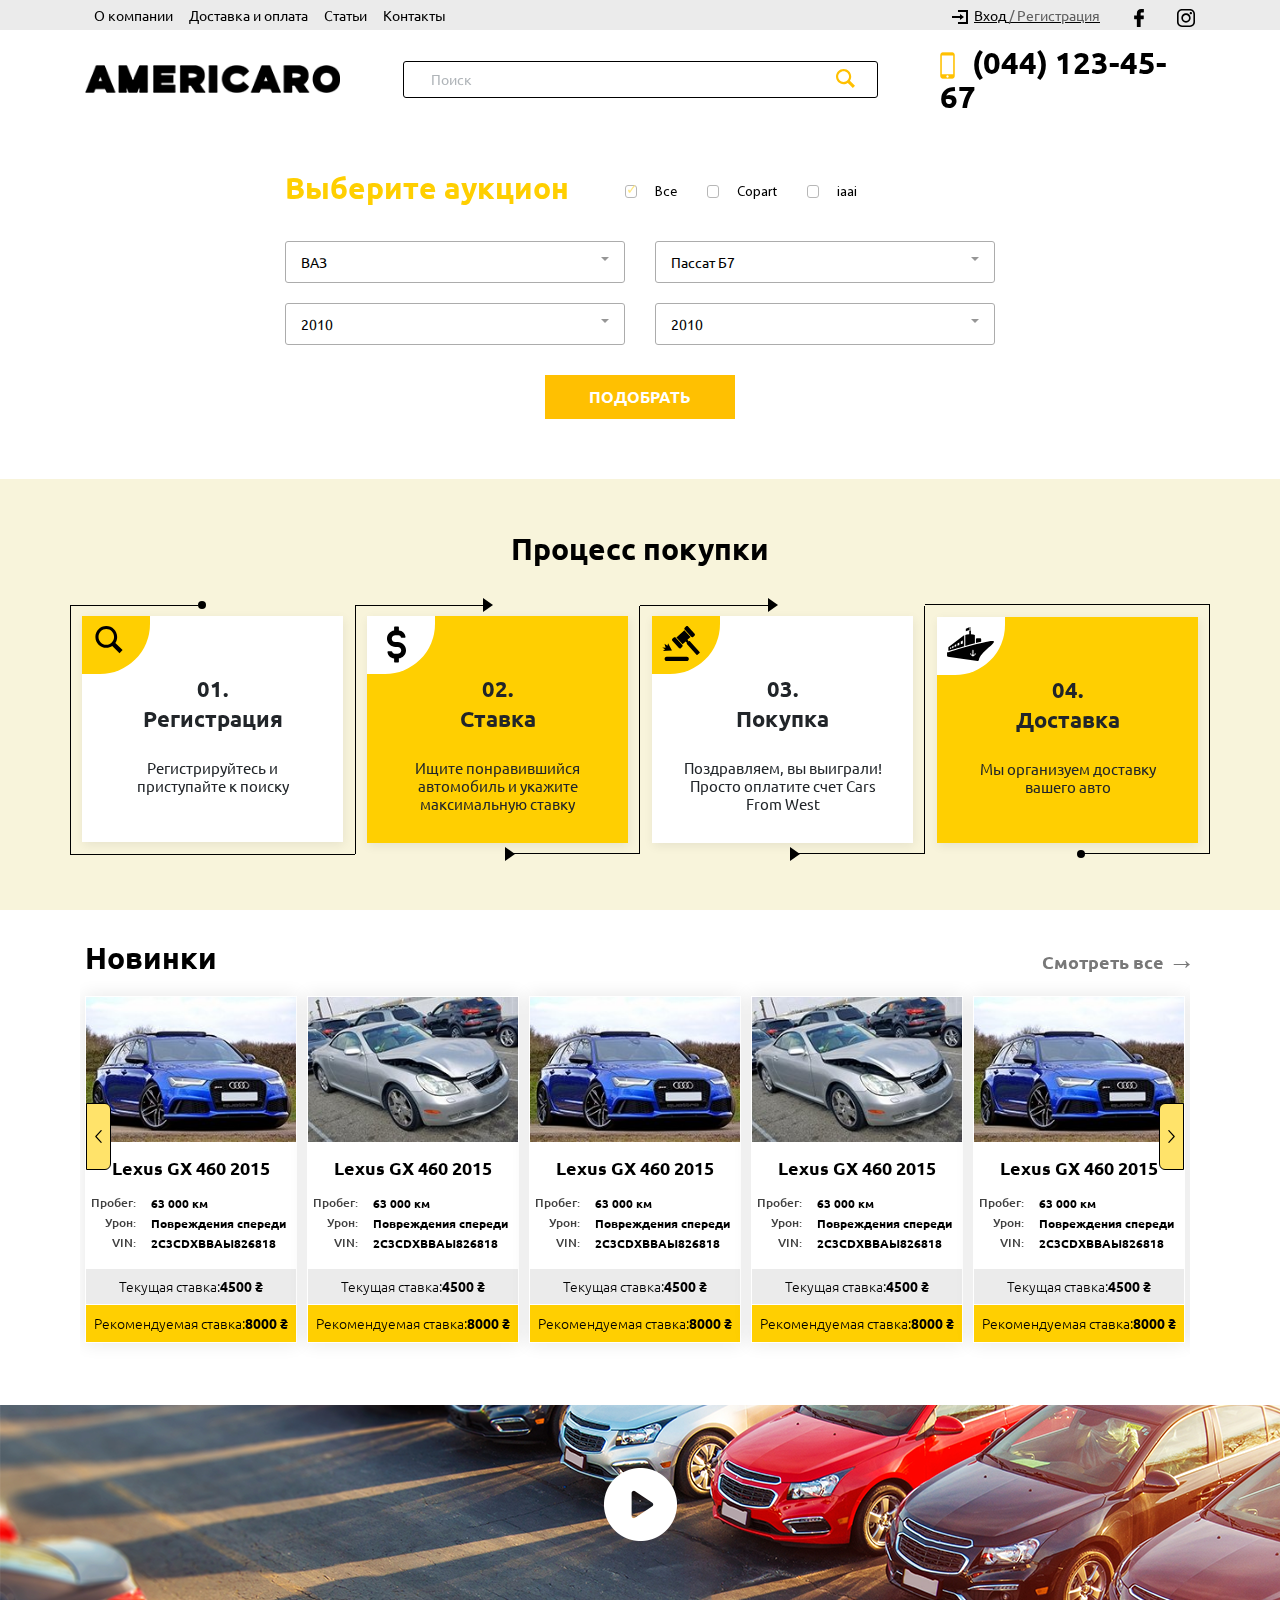
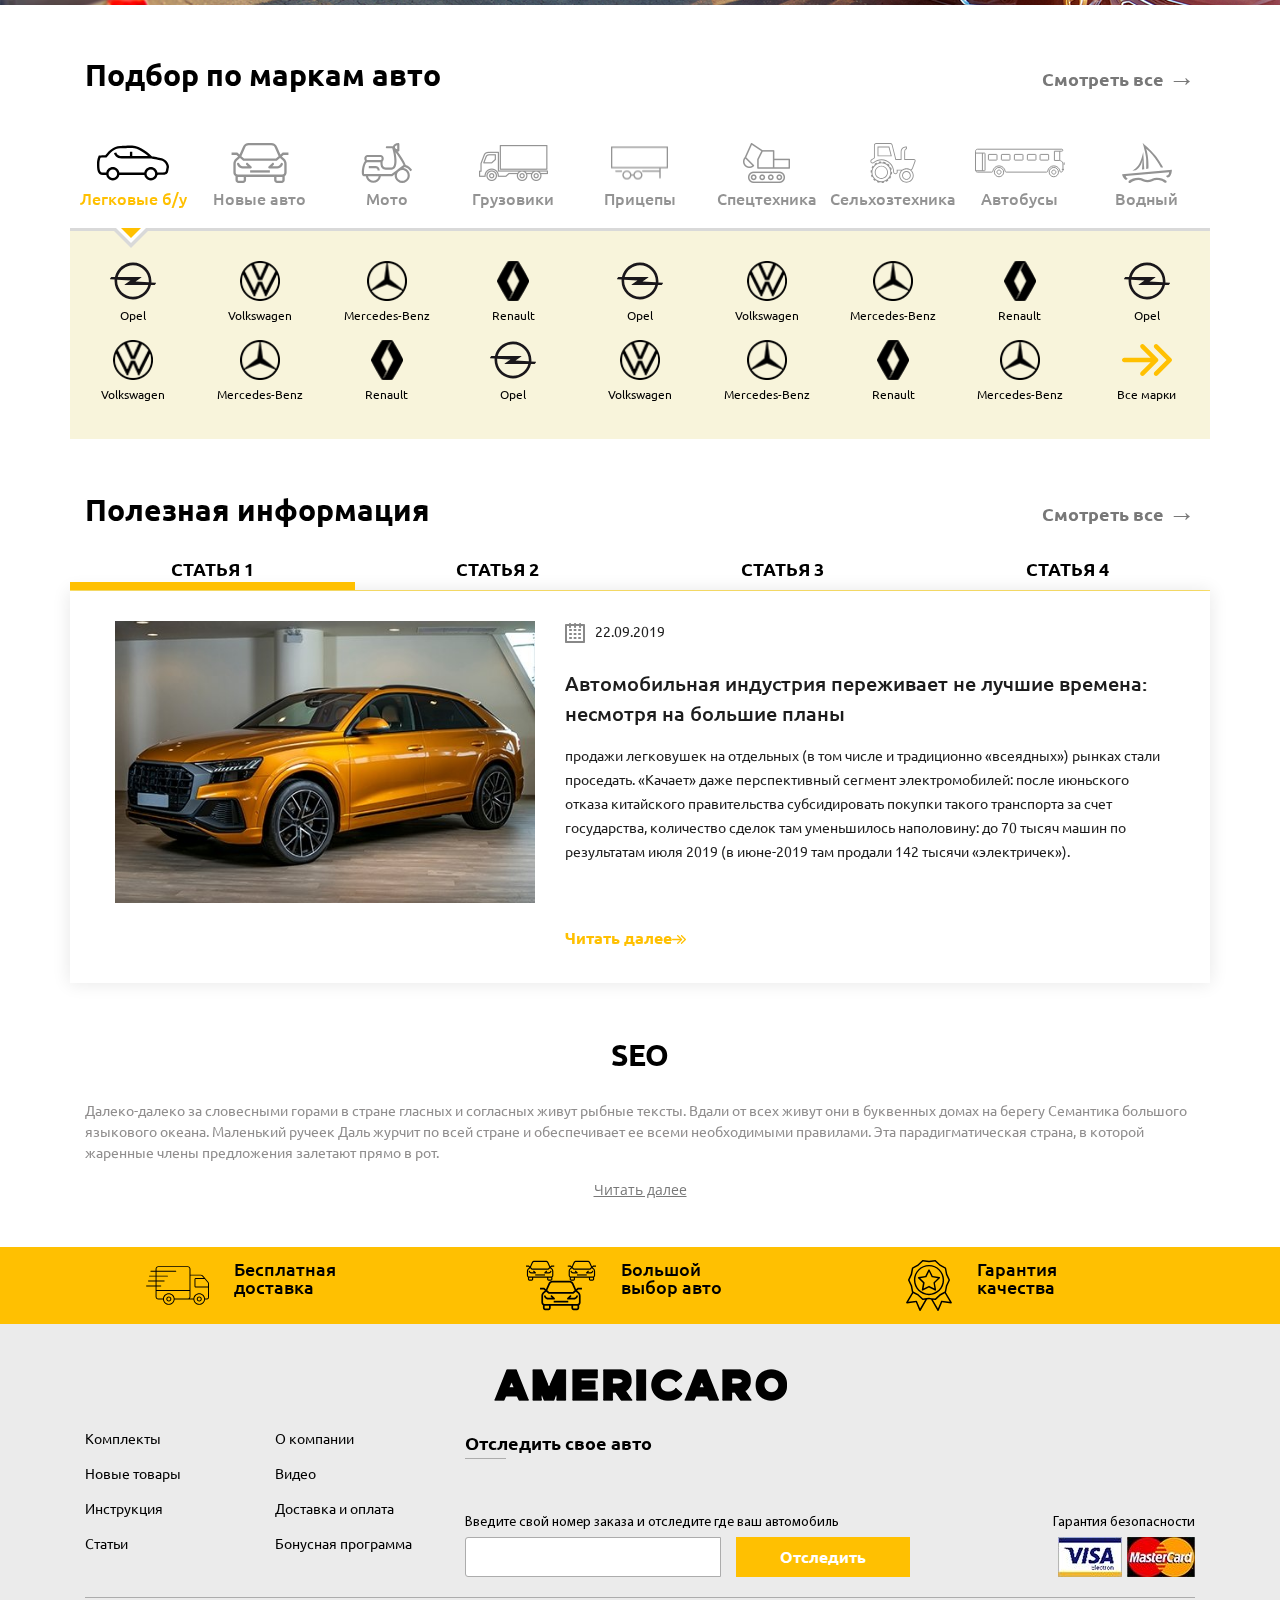
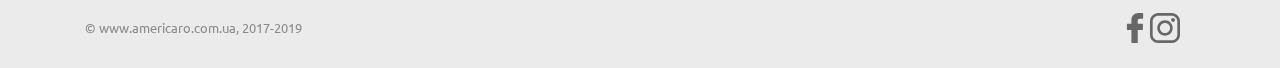
==== commit f6bfe8a9: "editing  sliders" ====
--- a/src/index.html
+++ b/src/index.html
@@ -41,9 +41,10 @@
                 </nav>
                 <div class="col-5 col-lg-4 ">
                     <div class="row  header__inner align-items-center">
-                        <a href="#" class="header__authorization col-3 col-md-9 col-lg-9"><img src="img/home/authorization.svg"
-                                                                             alt="authorization"
-                                                                             class="header__authorization--image"><span
+                        <a href="#" class="header__authorization col-3 col-md-9 col-lg-9"><img
+                                src="img/home/authorization.svg"
+                                alt="authorization"
+                                class="header__authorization--image"><span
                                 class="header__authorization--entrance">Вход</span>
                             <span class="header__authorization--registry">/ Регистрация</span>
                         </a>
@@ -272,8 +273,58 @@
                     class="all-link__arrow">&#8594;</span></a>
         </div>
         <div id="carousel-example" class="carousel slide " data-ride="carousel">
-            <div class="carousel-inner row w-100 m-auto new__slider" role="listbox">
+            <div class="carousel-inner row w-100  new__slider" role="listbox">
                 <div class="carousel-item new__element active">
+                    <div class="new__element--item">
+                        <img src="img/home/Cars/car1.jpg" alt="Lexus" class="image new__image">
+                        <span class="new__name">Lexus GX 460 2015</span>
+                        <div class="row ">
+                            <ul class="new__list col-4">
+                                <li>Пробег:</li>
+                                <li>Урон:</li>
+                                <li>VIN:</li>
+                            </ul>
+                            <ul class="new__values col-8">
+                                <li>63 000 км</li>
+                                <li>Повреждения спереди</li>
+                                <li>2C3CDXBВАЫ826818</li>
+                            </ul>
+                        </div>
+                        <p class=" new__rate new__rate--current">Текущая ставка:<span
+                                class="new__rate--price">4500 ₴</span>
+                        </p>
+                        <button class="btn new__rate new__rate--recommended">Рекомендуемая ставка:<span
+                                class="new__rate--price">8000 ₴</span></button>
+
+                        <a href="#" class="new__more">Подробнее &#62;</a>
+                    </div>
+                </div>
+                <div class="carousel-item new__element">
+                    <div class="new__element--item">
+                    <img src="img/home/Cars/car2.jpg" alt="Lexus" class="image new__image">
+                    <span class="new__name">Lexus GX 460 2015</span>
+                    <div class="row ">
+                        <ul class="new__list col-4">
+                            <li>Пробег:</li>
+                            <li>Урон:</li>
+                            <li>VIN:</li>
+                        </ul>
+                        <ul class="new__values col-8">
+                            <li>63 000 км</li>
+                            <li>Повреждения спереди</li>
+                            <li>2C3CDXBВАЫ826818</li>
+                        </ul>
+                    </div>
+                    <p class=" new__rate new__rate--current">Текущая ставка:<span
+                            class="new__rate--price">4500 ₴</span>
+                    </p>
+                    <button class="btn new__rate new__rate--recommended">Рекомендуемая ставка:<span
+                            class="new__rate--price">8000 ₴</span></button>
+                    <a href="#" class="new__more">Подробнее &#62;</a>
+                    </div>
+                </div>
+                <div class="carousel-item new__element">
+                    <div class="new__element--item">
                     <img src="img/home/Cars/car1.jpg" alt="Lexus" class="image new__image">
                     <span class="new__name">Lexus GX 460 2015</span>
                     <div class="row ">
@@ -293,10 +344,11 @@
                     </p>
                     <button class="btn new__rate new__rate--recommended">Рекомендуемая ставка:<span
                             class="new__rate--price">8000 ₴</span></button>
-
                     <a href="#" class="new__more">Подробнее &#62;</a>
+                    </div>
                 </div>
                 <div class="carousel-item new__element">
+                    <div class="new__element--item">
                     <img src="img/home/Cars/car2.jpg" alt="Lexus" class="image new__image">
                     <span class="new__name">Lexus GX 460 2015</span>
                     <div class="row ">
@@ -317,8 +369,10 @@
                     <button class="btn new__rate new__rate--recommended">Рекомендуемая ставка:<span
                             class="new__rate--price">8000 ₴</span></button>
                     <a href="#" class="new__more">Подробнее &#62;</a>
+                    </div>
                 </div>
                 <div class="carousel-item new__element">
+                    <div class="new__element--item">
                     <img src="img/home/Cars/car1.jpg" alt="Lexus" class="image new__image">
                     <span class="new__name">Lexus GX 460 2015</span>
                     <div class="row ">
@@ -339,8 +393,10 @@
                     <button class="btn new__rate new__rate--recommended">Рекомендуемая ставка:<span
                             class="new__rate--price">8000 ₴</span></button>
                     <a href="#" class="new__more">Подробнее &#62;</a>
+                    </div>
                 </div>
                 <div class="carousel-item new__element">
+                    <div class="new__element--item">
                     <img src="img/home/Cars/car2.jpg" alt="Lexus" class="image new__image">
                     <span class="new__name">Lexus GX 460 2015</span>
                     <div class="row ">
@@ -361,8 +417,10 @@
                     <button class="btn new__rate new__rate--recommended">Рекомендуемая ставка:<span
                             class="new__rate--price">8000 ₴</span></button>
                     <a href="#" class="new__more">Подробнее &#62;</a>
+                    </div>
                 </div>
                 <div class="carousel-item new__element">
+                    <div class="new__element--item">
                     <img src="img/home/Cars/car1.jpg" alt="Lexus" class="image new__image">
                     <span class="new__name">Lexus GX 460 2015</span>
                     <div class="row ">
@@ -383,8 +441,10 @@
                     <button class="btn new__rate new__rate--recommended">Рекомендуемая ставка:<span
                             class="new__rate--price">8000 ₴</span></button>
                     <a href="#" class="new__more">Подробнее &#62;</a>
+                    </div>
                 </div>
                 <div class="carousel-item new__element">
+                    <div class="new__element--item">
                     <img src="img/home/Cars/car2.jpg" alt="Lexus" class="image new__image">
                     <span class="new__name">Lexus GX 460 2015</span>
                     <div class="row ">
@@ -405,8 +465,10 @@
                     <button class="btn new__rate new__rate--recommended">Рекомендуемая ставка:<span
                             class="new__rate--price">8000 ₴</span></button>
                     <a href="#" class="new__more">Подробнее &#62;</a>
+                    </div>
                 </div>
                 <div class="carousel-item new__element">
+                    <div class="new__element--item">
                     <img src="img/home/Cars/car1.jpg" alt="Lexus" class="image new__image">
                     <span class="new__name">Lexus GX 460 2015</span>
                     <div class="row ">
@@ -427,8 +489,10 @@
                     <button class="btn new__rate new__rate--recommended">Рекомендуемая ставка:<span
                             class="new__rate--price">8000 ₴</span></button>
                     <a href="#" class="new__more">Подробнее &#62;</a>
+                    </div>
                 </div>
                 <div class="carousel-item new__element">
+                    <div class="new__element--item">
                     <img src="img/home/Cars/car2.jpg" alt="Lexus" class="image new__image">
                     <span class="new__name">Lexus GX 460 2015</span>
                     <div class="row ">
@@ -449,52 +513,8 @@
                     <button class="btn new__rate new__rate--recommended">Рекомендуемая ставка:<span
                             class="new__rate--price">8000 ₴</span></button>
                     <a href="#" class="new__more">Подробнее &#62;</a>
-                </div>
-                <div class="carousel-item new__element">
-                    <img src="img/home/Cars/car1.jpg" alt="Lexus" class="image new__image">
-                    <span class="new__name">Lexus GX 460 2015</span>
-                    <div class="row ">
-                        <ul class="new__list col-4">
-                            <li>Пробег:</li>
-                            <li>Урон:</li>
-                            <li>VIN:</li>
-                        </ul>
-                        <ul class="new__values col-8">
-                            <li>63 000 км</li>
-                            <li>Повреждения спереди</li>
-                            <li>2C3CDXBВАЫ826818</li>
-                        </ul>
-                    </div>
-                    <p class=" new__rate new__rate--current">Текущая ставка:<span
-                            class="new__rate--price">4500 ₴</span>
-                    </p>
-                    <button class="btn new__rate new__rate--recommended">Рекомендуемая ставка:<span
-                            class="new__rate--price">8000 ₴</span></button>
-                    <a href="#" class="new__more">Подробнее &#62;</a>
-                </div>
-                <div class="carousel-item new__element">
-                    <img src="img/home/Cars/car2.jpg" alt="Lexus" class="image new__image">
-                    <span class="new__name">Lexus GX 460 2015</span>
-                    <div class="row ">
-                        <ul class="new__list col-4">
-                            <li>Пробег:</li>
-                            <li>Урон:</li>
-                            <li>VIN:</li>
-                        </ul>
-                        <ul class="new__values col-8">
-                            <li>63 000 км</li>
-                            <li>Повреждения спереди</li>
-                            <li>2C3CDXBВАЫ826818</li>
-                        </ul>
-                    </div>
-                    <p class=" new__rate new__rate--current">Текущая ставка:<span
-                            class="new__rate--price">4500 ₴</span>
-                    </p>
-                    <button class="btn new__rate new__rate--recommended">Рекомендуемая ставка:<span
-                            class="new__rate--price">8000 ₴</span></button>
-                    <a href="#" class="new__more">Подробнее &#62;</a>
-                </div>
-
+                    </div>
+                </div>
             </div>
             <a class="carousel-control-prev new__prev" href="#carousel-example" role="button" data-slide="prev">
                 <span class="carousel-control-prev-icon new__prev--icon" aria-hidden="true"></span>
--- a/src/style/css/style.css
+++ b/src/style/css/style.css
@@ -1 +1 @@
-.title{font-family:'Ubuntu', sans-serif;font-size:30px;line-height:30px;font-weight:bold;color:#000000}.button{background-color:#ffc001;font-family:'Ubuntu', sans-serif;font-size:16px;line-height:30px;font-weight:700;color:#ffffff;border-radius:0}.all-link{font-size:18px;line-height:30px;font-weight:700;color:#787878;text-align:right}.all-link__arrow{font-size:27px;font-weight:900}.all-link:hover{text-decoration:none;color:#ffc001}.image{max-width:100%;display:block;margin:0 auto}.header{font-family:'Ubuntu', sans-serif;position:relative}.header__background{background:#ebebeb;margin-bottom:15px;padding:0 10px}.header__heading{-webkit-box-pack:justify;-ms-flex-pack:justify;justify-content:space-between;-webkit-box-align:center;-ms-flex-align:center;align-items:center}.header__menu{padding:0;list-style-type:none;margin:0}.header__link{text-decoration:none;font-size:14px;line-height:30px;font-weight:400;color:#000000;padding:0}.header__navbar{padding:0 1rem}.header__icon{width:18px;height:18px}.header__inner{-webkit-box-pack:justify;-ms-flex-pack:justify;justify-content:space-between}.header__authorization{font-size:14px;line-height:30px;font-weight:400;text-decoration:underline;-webkit-text-decoration-color:#000000;text-decoration-color:#000000;text-align:right}.header__authorization:hover{text-decoration:none}.header__authorization--entrance{color:#000000}.header__authorization--registry{color:#5f5f5f}.header__authorization--image{width:16px;height:14px;margin-right:6px}.header__social{-webkit-box-align:center;-ms-flex-align:center;align-items:center}.header__phone{font-family:'Ubuntu', sans-serif;font-size:30.6px;line-height:34px;font-weight:700;color:#000000;text-decoration:none}.header__phone--image{margin-right:10px}.header__phone:hover{text-decoration:none;color:#ffcf01}.header__phone--text{font-family:'Ubuntu', sans-serif}.header__content{-webkit-box-pack:justify;-ms-flex-pack:justify;justify-content:space-between;-webkit-box-align:center;-ms-flex-align:center;align-items:center}.header__form{border:1px solid #000000;border-radius:3px}.header__input{opacity:0.54;border:none;font-size:14px;line-height:30px;font-weight:400;color:#000000;width:90%}.header__button{background:url("../../img/home/magnifier.svg") no-repeat;border:none;padding:10px 13px}.header__button:active,.header__button:focus,.header__button:hover,.header__button:visited{border:none;background-color:transparent;-webkit-box-shadow:none;box-shadow:none}.btn-outline-success:not(:disabled):not(.disabled).active,.btn-outline-success:not(:disabled):not(.disabled):active,.show>.btn-outline-success.dropdown-toggle{border:none;background-color:transparent;-webkit-box-shadow:none;box-shadow:none}.btn-outline-success:not(:disabled):not(.disabled).active:focus,.btn-outline-success:not(:disabled):not(.disabled):active:focus,.show>.btn-outline-success.dropdown-toggle:focus{-webkit-box-shadow:none;box-shadow:none}.header__input:active,.header__input:focus,.header__input:hover,.header__input:visited{outline:0;outline-offset:0;border:none;-webkit-box-shadow:none;box-shadow:none}.header__menu .header__item .header__link{color:#000000}.auction{padding:60px 0;font-family:'Ubuntu', sans-serif}.auction__heading{-webkit-box-align:center;-ms-flex-align:center;align-items:center;margin-bottom:30px}.auction__title{color:#ffcf01}.auction__button{background-color:#ffffff;border:1px solid #acacac;border-radius:3px;font-size:14px;line-height:30px;font-weight:400;color:#000000;text-align:left;padding:5px 15px}.auction__button:after{margin:0;position:absolute;right:15px;top:15px;color:#969696}.auction__list{margin-bottom:20px}.auction__menu{width:95%;overflow-y:scroll;height:250px;left:-1px!important}.auction__menu::-webkit-scrollbar{width:12px;background-color:#e1e1e1}.auction__menu::-webkit-scrollbar-thumb{background-color:#b7b7b7;border-radius:4px;height:31px}.auction__label{font-family:'Myriad Pro Regular';font-size:14.2px;line-height:30px;font-weight:400;color:#000000;padding:0 0 0 30px;margin:0 30px 0 0;position:relative;cursor:pointer}.auction__label:before{content:"";border-radius:3px;opacity:0.5;border:1px solid #707070;background:#ffffff;width:12px;height:13px;position:absolute;top:7px;left:0}.auction__check[type=checkbox]{display:none}.auction__link{font-family:'Ubuntu', sans-serif;font-size:14px;line-height:30px;font-weight:400;color:#000000}.auction__form{padding:0}.auction__inner{margin-bottom:10px}.auction__check[type=checkbox]:checked+.auction__label:before{content:"\2713";display:-webkit-box;display:-ms-flexbox;display:flex;-webkit-box-align:center;-ms-flex-align:center;align-items:center;color:#ffcf01}.purchase{background:#f8f4db;padding:55px 0;font-family:'Ubuntu', sans-serif}.purchase__title{margin-bottom:40px}.purchase__element{padding:12px;width:25%;z-index:99;position:relative}.purchase__element--one{border-bottom:1px solid #000000}.purchase__element--one:after{content:"";position:absolute;top:1px;left:0;border:1px solid #000000;width:100%;height:100%;z-index:-1;clip:rect(auto, 128px, 249px, auto)}.purchase__element--one:before{content:"";width:8px;height:8px;background-color:#000000;border-radius:50%;position:absolute;top:-3px;left:45%}.purchase__element--two:after{content:"";position:absolute;top:1px;left:0;border:1px solid #000000;width:100%;height:100%;z-index:-1;clip:rect(auto, 128px, 249px, auto)}.purchase__element--two:before{content:"";position:absolute;bottom:1px;right:0;border:1px solid #000000;width:100%;height:100%;z-index:-1;clip:rect(auto, 128px, 248px, auto);-webkit-transform:rotate(180deg);-ms-transform:rotate(180deg);transform:rotate(180deg)}.purchase__element--three:after{content:"";position:absolute;top:1px;left:0;border:1px solid #000000;width:100%;height:100%;z-index:-1;clip:rect(auto, 128px, 1px, auto)}.purchase__element--three:before{content:"";position:absolute;bottom:1px;right:0;border:1px solid #000000;width:100%;height:100%;z-index:-1;clip:rect(auto, 128px, 248px, auto);-webkit-transform:rotate(180deg);-ms-transform:rotate(180deg);transform:rotate(180deg)}.purchase__element--fo{border-top:1px solid #000000}.purchase__element--fo:after{content:"";width:8px;height:8px;background-color:#000000;border-radius:50%;position:absolute;bottom:-3px;right:44%}.purchase__element--fo:before{content:"";position:absolute;bottom:1px;right:0;border:1px solid #000000;width:100%;height:100%;z-index:-1;clip:rect(auto, 128px, 267px, auto);-webkit-transform:rotate(180deg);-ms-transform:rotate(180deg);transform:rotate(180deg)}.purchase__element--center:after{content:"";position:absolute;top:-6px;left:45%;width:0;height:0;border-top:7px solid transparent;border-left:10px solid #000000;border-bottom:7px solid transparent}.purchase__element--center:before{content:"";position:absolute;bottom:-6px;right:44%;width:0;height:0;border-top:7px solid transparent;border-left:10px solid #000000;border-bottom:7px solid transparent}.purchase__item{-webkit-box-shadow:1px 3px 10px 0 rgba(0, 0, 0, 0.07);box-shadow:1px 3px 10px 0 rgba(0, 0, 0, 0.07);padding:0;width:100%;z-index:99;height:100%}.purchase__item--white{background-color:#ffffff}.purchase__item--yellow{background-color:#ffcf01}.purchase__name{font-size:22px;line-height:30px;font-weight:700;display:block;margin-bottom:25px;text-align:center;white-space:pre-line;font-family:'Ubuntu', sans-serif}.purchase__text{font-size:15px;line-height:1.2;font-weight:400;text-align:center;display:block}.purchase__info{padding:0 10% 30px}.purchase__picture{border-radius:0px 0px 50px 0px;width:68px;height:58px;padding-top:10px;padding-left:10px}.purchase__picture--inner{padding-left:20px}.purchase__picture--white{background-color:#ffffff}.purchase__picture--yellow{background-color:#ffcf01}.new{padding:33px 0 12px;font-family:'Ubuntu', sans-serif}.new__heading{margin-bottom:0}.new__slider{padding-bottom:50px}.new__element{background-color:#ffffff;-webkit-box-shadow:0 0 17px 1px rgba(0, 0, 0, 0.09);box-shadow:0 0 17px 1px rgba(0, 0, 0, 0.09);width:19%;border-top:1px solid transparent;border-left:1px solid transparent;border-right:1px solid transparent;text-align:center;height:calc(100% - 14%)}.new__element:hover{border-color:#ffe36a}.new__name{font-size:18px;line-height:1.2;font-weight:bold;color:#000000;display:block;margin-bottom:15px}.new__list{font-size:12px;line-height:20px;font-weight:500;color:#414141;list-style-type:none;text-align:right}.new__values{font-size:12px;line-height:20px;font-weight:bold;color:#000000;list-style-type:none;text-align:left}.new__rate{font-size:14px;line-height:1.2;font-weight:300;color:#000000;width:100%;border-radius:0;padding:9px 0;margin:0 0 1px}.new__rate--price{font-weight:bold}.new__rate--current{background-color:#ebebeb}.new__rate--recommended{background-color:#ffcf01}.new__more{position:absolute;bottom:-50px;left:0;height:50px;width:100%;background:white;-webkit-box-shadow:0 0 17px 1px rgba(0, 0, 0, 0.09);box-shadow:0 0 17px 1px rgba(0, 0, 0, 0.09);border-bottom:1px solid #ffe36a;border-left:1px solid #ffe36a;border-right:1px solid #ffe36a;display:none;font-family:'Open Sans', sans-serif;padding:20px 0 10px;font-size:12px;text-decoration:underline;color:#4e4e4e}.new__more:hover{color:#ffcf01}.new__image{margin-bottom:15px}.new__prev{width:25px;height:67px;border:1px solid #000000;background-color:#ffe36a;border-radius:0 6px 6px 0;top:122px;opacity:1}.new__prev--icon{background:url("../../img/home/arrow-slider.svg") no-repeat;-webkit-transform:rotate(180deg);-ms-transform:rotate(180deg);transform:rotate(180deg);width:7px;height:13px}.new__next{opacity:1;width:25px;height:67px;border:1px solid #000000;background-color:#ffe36a;border-radius:6px 0 0 6px;top:122px}.new__next--icon{background:url("../../img/home/arrow-slider.svg") no-repeat;width:7px;height:13px}@media (min-width:1200px){#carousel-example .carousel-inner .active.new__element.carousel-item+.carousel-item+.carousel-item+.carousel-item+.carousel-item{right:0;visibility:visible;height:auto;z-index:1;position:inherit}}@media (min-width:769px) and (max-width:991px){#carousel-example .carousel-inner .active.new__element.carousel-item+.carousel-item+.carousel-item+.carousel-item{position:absolute;top:0;right:-32%;z-index:-1;display:block;visibility:visible;height:auto}}@media (min-width:576px) and (max-width:768px){#carousel-example .carousel-inner .active.new__element.carousel-item+.carousel-item+.carousel-item{position:absolute;top:0;right:-50%;z-index:-1;display:block;visibility:visible;height:auto}}@media (min-width:577px){#carousel-example .carousel-item{margin:15px 0 0 0}#carousel-example .carousel-inner .active+.carousel-item{display:block}#carousel-example .carousel-inner .carousel-item.active:not(.carousel-item-right):not(.carousel-item-left),#carousel-example .carousel-inner .carousel-item.active:not(.carousel-item-right):not(.carousel-item-left)+.carousel-item{-webkit-transition:none;-o-transition:none;transition:none}#carousel-example .carousel-inner .carousel-item-next{position:relative;-webkit-transform:translate3d(0, 0, 0);transform:translate3d(0, 0, 0)}#carousel-example .active.carousel-item-left+.carousel-item-next.carousel-item-left,#carousel-example .carousel-item-next.carousel-item-left+.carousel-item,#carousel-example .carousel-item-next.carousel-item-left+.carousel-item+.carousel-item{position:relative;-webkit-transform:translate3d(-100%, 0, 0);transform:translate3d(-100%, 0, 0);visibility:visible}#carousel-example .carousel-inner .carousel-item-prev.carousel-item-right{position:absolute;top:0;left:0;z-index:-1;display:block;visibility:visible}#carousel-example .active.carousel-item-right+.carousel-item-prev.carousel-item-right,#carousel-example .carousel-item-prev.carousel-item-right+.carousel-item,#carousel-example .carousel-item-prev.carousel-item-right+.carousel-item+.carousel-item{position:relative;-webkit-transform:translate3d(100%, 0, 0);transform:translate3d(100%, 0, 0);visibility:visible;display:block}}@media (min-width:768px){#carousel-example .carousel-inner .active+.carousel-item+.carousel-item{display:block}#carousel-example .carousel-inner .carousel-item.active:not(.carousel-item-right):not(.carousel-item-left)+.carousel-item+.carousel-item{-webkit-transition:none;-o-transition:none;transition:none}#carousel-example .carousel-inner .carousel-item-next{position:relative;-webkit-transform:translate3d(0, 0, 0);transform:translate3d(0, 0, 0)}#carousel-example .carousel-item-next.carousel-item-left+.carousel-item+.carousel-item+.carousel-item{position:relative;-webkit-transform:translate3d(-100%, 0, 0);transform:translate3d(-100%, 0, 0);visibility:visible}#carousel-example .carousel-item-prev.carousel-item-right+.carousel-item+.carousel-item+.carousel-item{position:relative;-webkit-transform:translate3d(100%, 0, 0);transform:translate3d(100%, 0, 0);visibility:visible;display:block}}@media (min-width:991px){#carousel-example .carousel-inner .active+.carousel-item+.carousel-item+.carousel-item{display:block}#carousel-example .carousel-inner .carousel-item.active:not(.carousel-item-right):not(.carousel-item-left)+.carousel-item+.carousel-item+.carousel-item{-webkit-transition:none;-o-transition:none;transition:none}#carousel-example .carousel-inner .active.carousel-item+.carousel-item+.carousel-item+.carousel-item+.carousel-item{position:absolute;top:0;right:-25%;z-index:-1;display:block;visibility:visible}#carousel-example .carousel-item-next.carousel-item-left+.carousel-item+.carousel-item+.carousel-item+.carousel-item{position:relative;-webkit-transform:translate3d(-100%, 0, 0);transform:translate3d(-100%, 0, 0);visibility:visible}#carousel-example .carousel-item-prev.carousel-item-right+.carousel-item+.carousel-item+.carousel-item+.carousel-item{position:relative;-webkit-transform:translate3d(100%, 0, 0);transform:translate3d(100%, 0, 0);visibility:visible;display:block}}@media (min-width:1200px){#carousel-example .carousel-inner .active+.carousel-item+.carousel-item+.carousel-item+.carousel-item{display:block}#carousel-example .carousel-inner .carousel-item.active:not(.carousel-item-right):not(.carousel-item-left)+.carousel-item+.carousel-item+.carousel-item+.carousel-item{-webkit-transition:none;-o-transition:none;transition:none}#carousel-example .carousel-inner .active.carousel-item+.carousel-item+.carousel-item+.carousel-item+.carousel-item+.carousel-item{position:absolute;top:0;right:-20%;z-index:-1;display:block;visibility:visible}#carousel-example .carousel-item-next.carousel-item-left+.carousel-item+.carousel-item+.carousel-item+.carousel-item+.carousel-item{position:relative;-webkit-transform:translate3d(-100%, 0, 0);transform:translate3d(-100%, 0, 0);visibility:visible}#carousel-example .carousel-item-prev.carousel-item-right+.carousel-item+.carousel-item+.carousel-item+.carousel-item+.carousel-item{position:relative;-webkit-transform:translate3d(100%, 0, 0);transform:translate3d(100%, 0, 0);visibility:visible;display:block}}.new__element:hover .new__more{display:block}.video{padding:0 0 15px}.video__image{background:url("../../img/home/video-bg.png") no-repeat;background-size:cover;height:200px}.video__modal{position:fixed;z-index:100000;left:0;top:0;width:100%;height:100%;overflow:auto;background-color:#000;background-color:rgba(0, 0, 0, 0.8);padding-top:60px}.video__modal--hide{display:none}.video__element{width:60%;height:50%;background-color:hsla(0, 0%, 100%, 0.15);margin:5% auto;padding:40px;border-radius:5px;position:relative}.video__close{width:24px;height:24px;position:absolute;display:block;right:12px;top:12px;cursor:pointer;border:none;outline:0}.video__item{position:relative;width:100%;height:calc(100% - 40px);padding-top:40px;overflow:hidden}.video__item--wrap{position:absolute;top:0;left:0;width:100%;height:100%}.brands{font-family:'Ubuntu', sans-serif;padding:40px 0}.brands__select{display:none;margin-bottom:15px}.brands__heading{margin-bottom:45px}.brands__list{padding:0;list-style-type:none;border:none;margin-bottom:15px}.brands__item{font-size:16px;line-height:30px;font-weight:500;width:125px}.brands__item--link{color:#939393;text-decoration:none;display:-webkit-box;display:-ms-flexbox;display:flex;-webkit-box-orient:vertical;-webkit-box-direction:normal;-ms-flex-direction:column;flex-direction:column;-webkit-box-align:center;-ms-flex-align:center;align-items:center}.brands__item--link:hover{color:#ffc001;text-decoration:none}.brands__item--active{position:relative}.brands__item--active:after{content:"";position:absolute;bottom:-25px;left:50px;width:0;height:0;border-left:10px solid transparent;border-right:10px solid transparent;border-top:10px solid #ffc001;z-index:99}.brands__item--active:before{content:"";position:absolute;bottom:-30px;left:45px;width:0;height:0;border-left:15px solid transparent;border-right:15px solid transparent;border-top:15px solid #ffffff;z-index:9}.brands__active{position:relative;color:#ffc001}.brands__active:after{content:"";position:absolute;bottom:-35px;left:40px;width:0;height:0;border-left:20px solid transparent;border-right:20px solid transparent;border-top:20px solid #d9d9d9}.brands__icon{max-width:90px;height:40px}.brands__icon path{fill:#939393}.brands__icon--bus path{stroke:#939393;fill:none}.brands__icon--bus path{stroke:#939393;fill:none}.brands__icon--color path{stroke:none}.brands__dropdown{background-color:#f8f4db;border-top:3px solid #d9d9d9;padding:30px 0 20px}.brands__element{font-size:12px;line-height:29px;font-weight:400;width:125px;margin-bottom:10px}.brands__element--link{color:#000000;text-decoration:none;display:-webkit-box;display:-ms-flexbox;display:flex;-webkit-box-orient:vertical;-webkit-box-direction:normal;-ms-flex-direction:column;flex-direction:column;-webkit-box-align:center;-ms-flex-align:center;align-items:center}.brands__element--link:hover{color:#ffc001;text-decoration:none}.brands__logo{max-width:50px;height:40px}.brands__active .brands__icon path{fill:#000000}.brands__active .brands__icon--bus path{stroke:#000000;fill:none}.brands__active .brands__icon--filter{-webkit-filter:brightness(0.1);filter:brightness(0.1)}.brands__item:hover .brands__item--link .brands__icon path{fill:#000000}.brands__item:hover .brands__item--link .brands__icon--filter{-webkit-filter:brightness(0.1);filter:brightness(0.1)}.brands__item:hover .brands__item--link .brands__icon--bus path{stroke:#000000;fill:none}.info{font-family:'Ubuntu', sans-serif;margin-bottom:57px}.info__heading{margin-bottom:22px}.info__element{background-color:#ffffff;-webkit-box-shadow:0 0 17px 1px rgba(0, 0, 0, 0.09);box-shadow:0 0 17px 1px rgba(0, 0, 0, 0.09);padding:30px}.info__calendar{margin-right:10px}.info__data{font-size:14px;line-height:21px;font-weight:400;color:#1d1d1d;display:block;margin-bottom:25px}.info__name{font-size:20px;line-height:30px;font-weight:500;color:#1d1d1d;display:block;margin-bottom:15px}.info__text{font-size:14px;line-height:24px;font-weight:400;color:#1d1d1d;margin-bottom:60px}.info__link{font-size:16px;line-height:30px;font-weight:700;color:#ffc001}.info__link:hover{text-decoration:none;color:#000000}.info__arrow{width:14px;height:9px}.info__tabs{font-size:18px;line-height:27px;font-weight:900;text-transform:uppercase;color:#000000;display:block}.info__tabs:hover{text-decoration:none;color:#ffc001}.info__nav{border-color:#ffe36a;text-align:center}.info__item{padding:0}.info__nav .active{border-bottom:8px solid #ffc001}.seo{font-family:'Ubuntu', sans-serif;margin-bottom:43px}.seo__title{margin-bottom:30px}.seo__text{font-size:14.1px;line-height:21px;font-weight:400;color:#908e8e;margin-bottom:12px}.seo__link{font-family:'Open Sans', sans-serif;font-size:14px;line-height:29px;font-weight:400;color:#787878;text-decoration:underline}.seo__link:hover{text-decoration:none;color:#ffc001}.advantages{background-color:#ffc001;padding:13px 0;font-family:'Ubuntu', sans-serif}.advantages__name{font-size:18px;line-height:18px;font-weight:500;color:#000000;width:50%}.advantages__element{width:20%}.advantages__image{margin-right:25px}.footer{background:#ebebeb;padding:45px 0 25px;font-family:'Ubuntu', sans-serif}.footer__logo{margin-bottom:20px}.footer__link{font-size:14px;line-height:35px;font-weight:400;color:#000000}.footer__link:hover{text-decoration:none;color:#ffc001}.footer__name{font-size:18px;line-height:29px;font-weight:700;color:#000000;position:relative;margin-bottom:50px;display:block}.footer__name:after{content:"";position:absolute;top:30px;left:0;width:41px;height:1px;border-bottom:1px solid #acacac}.footer__text{font-family:"Myriad Pro Regular";font-size:14px;line-height:29px;font-weight:400;color:#000000}.footer__input{background-color:#ffffff;border:1px solid #acacac;border-radius:3px;height:40px;margin-right:15px}.footer__button{padding:4px 43px}.footer__guarantee{text-align:right}.footer__visa{margin-right:5px}.footer__card{margin:0;-webkit-box-pack:end;-ms-flex-pack:end;justify-content:flex-end}.footer__line{border-bottom:1px solid #acacac;margin-bottom:15px}.footer__inner{margin-bottom:20px}.footer__address{font-size:13px;line-height:30px;font-weight:400;color:#8a8a8a}.footer__address:hover{text-decoration:none;color:#ffc001}.footer__facebook{width:30px;height:30px;fill:#676765}.footer__instagram{width:30px;height:30px;fill:#676765}.footer__input::-webkit-inner-spin-button,.footer__input::-webkit-outer-spin-button{-webkit-appearance:none;margin:0}.profile{background:#f4f4f4;padding:40px 0}.profile__innerIcon{margin-right:5px}.profile__innerIcon--location{vertical-align:text-bottom}.profile__label{font-size:17.5px;line-height:37px}.profile__label:before{top:12px}.profile__detail{height:20px}.profile__detail:before{top:0;left:10px}.profile__remove{font-family:'Myriad Pro Regular';font-size:17.1px;line-height:36px;font-weight:400;color:#000000;text-align:right}.profile__remove:hover{color:#f0b500;text-decoration:none}.profile__mark{font-family:'Myriad Pro Regular';font-size:17.5px;line-height:37px;font-weight:400;text-decoration:none;color:#000000;width:55%}.profile__mark--button{padding:0;border:none;text-decoration:underline}.profile__mark--button:hover{color:#f0b500;text-decoration:underline}.profile__item{background:#ffffff;border:1px solid #e1e1e1;padding:30px 0;margin-bottom:10px}.profile__picture{font-family:'Ubuntu', sans-serif;font-size:13px;font-weight:300;text-decoration:underline;color:#4e4e4e;display:block}.profile__picture--image path{fill:#7e7e7e}.profile__picture:hover{color:#f0b500}.profile__image{margin-bottom:25px}.profile__title{font-family:'Ubuntu', sans-serif;font-size:18px;line-height:1.2;font-weight:700;color:#000000}.profile__priceDolar{font-family:'Ubuntu', sans-serif;font-size:24px;line-height:1.2;font-weight:700;color:#000000}.profile__circle{color:#b7b7b7;margin:0 10px}.profile__priceUan{font-family:'Ubuntu', sans-serif;font-size:18px;line-height:1.2;font-weight:300;color:#4e4e4e}.profile__data{font-family:'Ubuntu', sans-serif;font-size:13px;font-weight:300;color:#4e4e4e}.profile__data--image path{fill:#7e7e7e}.profile__delete{border:1px solid #e1e1e1;border-radius:3px;font-family:'Ubuntu', sans-serif;font-size:12px;font-weight:300;color:#4e4e4e;padding:5px}.profile__delete:hover{border-color:#ffcf01;text-decoration:none;color:#4e4e4e}.profile__delete--image path{fill:#7e7e7e}.profile__name{font-family:'Ubuntu', sans-serif;font-size:24px;line-height:1.2;font-weight:700;color:#000000}.profile__text{font-family:'Ubuntu', sans-serif;font-size:18px;line-height:24px;font-weight:300;color:#7e7e7e;display:block}.profile__text--bold{font-weight:bold}.profile__show{text-decoration:underline}.profile__show:hover{text-decoration:none;color:#ffc001}.profile__number{font-family:'Ubuntu', sans-serif;font-size:20px;line-height:19px;font-weight:500;color:#000000}.profile__button{padding:8px;border:none;text-align:center;width:100%}.profile__button:hover{color:#000000}.profile__button--icon path{fill:#ffffff}.profile__list{padding:0 5px;font-family:'Ubuntu', sans-serif;font-size:18px;font-weight:400;color:#4e4e4e;margin:0}.profile__icon{max-width:20px;max-height:28px}.profile__icon path{fill:#f0b500}.profile__element{margin-bottom:5px;width:50%}.profile__wrap{margin-bottom:20px}.profile__info{border-left:1px solid #e1e1e1}.profile__form{padding:0}.profile__delete:hover .profile__delete--image path{fill:#f0b500}.profile__picture:hover .profile__picture--image path{fill:#f0b500}.profile__remove:hover .profile__remove--icon path{fill:#f0b500}.profile__mark--button:hover .profile__mark--icon path{fill:#f0b500}.profile__button:hover .profile__button--icon path{fill:#000000}.catalog{border-top:4px solid #f4f4f4;border-bottom:4px solid #f4f4f4;padding:20px 0}.catalog__auction{padding-bottom:45px}.catalog__heading{margin-bottom:35px}.catalog__title{color:#4e4e4e;font-size:24px;margin:0}.catalog__time{font-family:'Ubuntu', sans-serif;font-size:18px;line-height:30px;font-weight:400;color:#4e4e4e}.catalog__time--quantity{font-family:'Ubuntu', sans-serif;font-size:20px;line-height:30px;font-weight:700;color:#f0b500}.catalog__item{margin-bottom:40px}.catalog__item:after{content:"";position:absolute;width:94%;left:2%;bottom:-10px;border-bottom:1px solid #ebebeb}.catalog__text{font-family:'Ubuntu', sans-serif;font-size:13px;line-height:20px;font-weight:300;color:#000000;margin:0}.catalog__text--more{font-size:33px;color:#f0b500;line-height:5px}.catalog__icon{width:21px;height:20px}.catalog__icon path{fill:#7e7e7e}.catalog__subtitle{margin:0}.catalog__inner{padding:7px 15px}.catalog__info{display:-webkit-box;display:-ms-flexbox;display:flex;-webkit-box-orient:vertical;-webkit-box-direction:normal;-ms-flex-direction:column;flex-direction:column;-webkit-box-pack:justify;-ms-flex-pack:justify;justify-content:space-between}.catalog__link{font-family:'Ubuntu', sans-serif;font-size:16px;line-height:23px;font-weight:400;color:#000000;border:none;margin:0 1px;padding:0 7px}.catalog__link:hover{text-decoration:none;color:#ffc001}.catalog__link--active{font-weight:700;border:1px solid #ffcf01;border-radius:3px}.catalog__link--button{font-size:13.9px;font-weight:400;text-decoration:underline}.catalog__link--pre{position:relative}.catalog__link--pre:before{content:"\003C";position:absolute;top:0;left:-5px}.catalog__link--next{position:relative}.catalog__link--next:before{content:"\003E";position:absolute;top:0;right:-5px}.catalog__page--prev{margin:0 auto 0 0}.catalog__page--next{margin:0 0 0 auto}.catalog__model{font-family:'Ubuntu', sans-serif;font-size:20px;line-height:30px;font-weight:500;color:#4e4e4e;margin-bottom:35px;display:block}.catalog__box--item{background-color:#ffffff;border:2px solid #ebebeb;border-radius:2px;width:184px;text-align:center;margin-bottom:10px}.catalog__box--link{font-family:'Ubuntu', sans-serif;font-size:14px;line-height:30px;font-weight:400;color:#4e4e4e}.catalog__box--link:hover{text-decoration:none;color:#ffc001}.catalog__hide{position:relative}.catalog__hide:after{content:"\003E";position:absolute;top:-3px;right:-5px;-webkit-transform:rotate(-90deg);-ms-transform:rotate(-90deg);transform:rotate(-90deg)}.catalog__image{width:100%;position:relative}.catalog__top{position:absolute;font-family:'Ubuntu', sans-serif;top:15px;left:0;font-size:12px;font-weight:500;color:#000000;-webkit-box-shadow:1px 2px 2px 0 rgba(0, 0, 0, 0.41);box-shadow:1px 2px 2px 0 rgba(0, 0, 0, 0.41);background-color:#ffcf01;padding:2px 13px}.catalog__top--bold{font-weight:700}.catalog__circle{font-size:26px;vertical-align:sub}.catalog__wrap{margin:0 auto}.product{padding:35px 0}.product__box{padding:0}.product__slider{position:relative;margin-bottom:20px}.product__prev{top:37%}.product__next{top:37%}.product__image{width:100%}.product__example{width:11%;cursor:pointer}.product__inner{margin-bottom:10px}.product__heading{margin-bottom:20px}.product__link:hover{text-decoration:none;color:#ffc001}.product__navigation{margin-right:20px}.product__navigation--link{font-family:'Ubuntu', sans-serif;font-size:12px;line-height:1.2;font-weight:300;color:#4e4e4e}.product__navigation--marker{position:relative}.product__navigation--marker:after{content:"";position:absolute;top:12px;right:-11px;width:4px;height:4px;background-color:#ffcf01;border-radius:50%}.product__current-rate{font-family:'Ubuntu', sans-serif;font-size:18px;line-height:1.2;font-weight:300;color:#4e4e4e}.product__current-rate--bold{font-family:'Ubuntu', sans-serif;font-size:24px;line-height:1.2;font-weight:700;color:#000000}.product__table{border:1px solid #e1e1e1;border-radius:3px;margin-bottom:20px}.product__table--heading{background-color:#ffcf01;font-family:'Ubuntu', sans-serif;font-size:18px;font-weight:bold;color:#000000}.product__table--name{font-family:'Ubuntu', sans-serif;font-size:15px;line-height:20px;font-weight:400;color:#7e7e7e;width:50%}.product__table--value{font-family:'Ubuntu', sans-serif;font-size:15px;line-height:20px;font-weight:400;color:#000000;width:50%}.product__table--red{color:#fd3f3f}.product__table--total{background-color:#e1e1e1;border-radius:0px 0px 3px 3px;color:#000000}.product__table--total td{color:#000000}.product__input{border:1px solid #e1e1e1;border-radius:3px;width:100%;text-align:center}.product__payment{width:65%}.product__payment--value{width:35%}.product__button{font-family:'Ubuntu', sans-serif;font-size:16.1px;line-height:20px;font-weight:400;color:#000000;padding:5px 5px;border:1px solid #e1e1e1;border-radius:3px;background:transparent}.product__title{font-family:'Ubuntu', sans-serif;font-size:16px;line-height:21px;font-weight:700;color:#000000}.product__subtitle{font-family:'Ubuntu', sans-serif;font-size:14px;line-height:21px;font-weight:500;color:#000000}.product__text{font-family:'Ubuntu', sans-serif;font-size:14px;line-height:21px;font-weight:300;color:#000000}.product__wrap{background-color:#f8f4db;padding:20px}.product__dropdown{display:inline-block}.product__table .product__calculator--input{padding:0}.product__table thead th{border-bottom:none}.product__border tbody td{border:none}.product__element tbody td{border-color:transparent}.product__border tbody tr{position:relative}.product__border tbody tr:after{content:"";position:absolute;left:2%;width:95%;border-bottom:1px solid #e1e1e1}.product__border--small tbody tr{border-bottom:1px solid #e1e1e1}.product__table td,.product__table th{padding:9px 15px}.product__table .product__payment{padding-right:0}.product__table .product__table--value{padding-left:0}.product__slider #thumbcarousel .carousel-inner .product__flex{display:-webkit-box;display:-ms-flexbox;display:flex;-webkit-box-orient:horizontal;-webkit-box-direction:normal;-ms-flex-direction:row;flex-direction:row;width:100%}.product__input::-webkit-inner-spin-button,.product__input::-webkit-outer-spin-button{-webkit-appearance:none;margin:0}@font-face{font-family:'Myriad Pro Regular';src:url('../../fonts/MyriadPro-Regular.eot');src:url('../../fonts/MyriadPro-Regular.eot?#iefix') format('embedded-opentype'), url('../../fonts/MyriadPro-Regular.woff') format('woff'), url('../../fonts/MyriadPro-Regular.ttf') format('truetype');font-weight:normal;font-style:normal}@media screen and (max-width:1199px){.new__element{width:25%}}@media screen and (max-width:1200px){.header__phone{font-size:24.6px}.auction__link{font-size:13px}.profile__element{width:100%}.catalog__box--item{width:155px}.brands__item{font-size:14px;width:106px}}@media screen and (max-width:1199px){.purchase__element--three:before{clip:rect(auto, 128px, 266px, auto)}.purchase__element--center:after{left:51%}.purchase__element--center:before{right:52%}.purchase__element--one:before{left:51%}.purchase__element--fo:after{right:51%}.purchase__element--one:after{clip:rect(auto, 128px, 267px, auto)}.purchase__element--two:after{clip:rect(auto, 128px, 267px, auto)}.purchase__element--two:before{clip:rect(auto, 128px, 266px, auto)}}@media screen and (max-width:992px){.auction__heading{-webkit-box-orient:vertical;-webkit-box-direction:normal;-ms-flex-direction:column;flex-direction:column;-webkit-box-align:center;-ms-flex-align:center;align-items:center}.title{text-align:center}.auction__title{margin-bottom:30px}.new__element{width:33%}.advantages__element{width:35%}.footer__name{margin-bottom:15px}.header__heading{-webkit-box-align:start;-ms-flex-align:start;align-items:start}.info__inner{margin-bottom:20px}.purchase__element{width:50%}.purchase__element--one:before{display:none}.purchase__element--one:after{display:none}.purchase__element--center:after{display:none}.purchase__element--center:before{display:none}.purchase__element--one:before{display:none}.purchase__element--fo:after{display:none}.purchase__element--two:after{display:none}.purchase__element--two:before{display:none}.purchase__element--three:before{display:none}.purchase__element--fo:before{display:none}.purchase__element--three:after{display:none}.purchase__element--one{border:none}.purchase__element--fo{border:none}.profile__button{width:50%}.profile__wrapper{margin-bottom:10px}.profile__mark{width:30%}.catalog__box--item{margin:0 auto 10px}.brands__select{display:block}.brands__list{display:none}.header__logo{margin:0 auto 20px}}@media screen and (max-width:767px){.header__phone--text{display:none}}@media screen and (max-width:768px){.header__authorization--entrance,.header__authorization--registry{display:none}.header__inner{-webkit-box-pack:end;-ms-flex-pack:end;justify-content:flex-end}.auction__wrap{margin:0 auto}.new__element{width:50%}.advantages__element{width:70%;margin-bottom:20px;-webkit-box-align:center;-ms-flex-align:center;align-items:center;-ms-flex-pack:distribute;justify-content:space-around}.footer__list{text-align:center}.footer__guarantee{text-align:center}.footer__card{-webkit-box-pack:center;-ms-flex-pack:center;justify-content:center}.input-group{margin-bottom:10px}.info__element{padding:20px}.profile__remove{text-align:center;width:100%}.profile__form{text-align:center;width:100%}.profile__mark{text-align:center;width:100%}.catalog__box{padding:0 15px}}@media screen and (max-width:576px){.header__inner{-ms-flex-pack:distribute;justify-content:space-around}.auction__link{font-size:12px}.title{font-size:22px}.new__element{width:100%}.footer__button{padding:4px 10px}.all-link{font-size:15px}.all-link__arrow{font-size:20px}.info__tabs{font-size:14px}.purchase__element{width:85%;margin:0 auto}.advantages__name{text-align:center}.brands__dropdown{width:100%;margin:0 auto}.brands__list{width:100%;margin:0 auto}.profile__button{width:95%}.catalog__link--visible{display:none}.pagination{-ms-flex-pack:distribute;justify-content:space-around}.product__heading{padding:0 10px}.product__wrapper{padding:0 15px}.product__table--heading{font-size:16px;text-align:center}.product__border tbody tr:after{display:none}.product__table tbody tr{border-bottom:1px solid #e1e1e1}.footer__address{font-size:12px}.product__table tbody tr{position:relative;display:-webkit-box;display:-ms-flexbox;display:flex;-webkit-box-orient:vertical;-webkit-box-direction:normal;-ms-flex-direction:column;flex-direction:column;-webkit-box-align:center;-ms-flex-align:center;align-items:center}.product__table tbody td{border:none}.product__table--name{width:100%;text-align:center}.product__table--value{width:100%;text-align:center}.product__table .product__payment{padding-right:15px}.product__table .product__table--value{padding-left:15px}.product__table{border-collapse:inherit}.catalog__model{text-align:center}}+.title{font-family:'Ubuntu', sans-serif;font-size:30px;line-height:30px;font-weight:bold;color:#000000}.button{background-color:#ffc001;font-family:'Ubuntu', sans-serif;font-size:16px;line-height:30px;font-weight:700;color:#ffffff;border-radius:0}.all-link{font-size:18px;line-height:30px;font-weight:700;color:#787878;text-align:right}.all-link__arrow{font-size:27px;font-weight:900}.all-link:hover{text-decoration:none;color:#ffc001}.image{max-width:100%;display:block;margin:0 auto}.header{font-family:'Ubuntu', sans-serif;position:relative}.header__background{background:#ebebeb;margin-bottom:15px;padding:0 10px}.header__heading{-webkit-box-pack:justify;-ms-flex-pack:justify;justify-content:space-between;-webkit-box-align:center;-ms-flex-align:center;align-items:center}.header__menu{padding:0;list-style-type:none;margin:0}.header__link{text-decoration:none;font-size:14px;line-height:30px;font-weight:400;color:#000000;padding:0}.header__navbar{padding:0 1rem}.header__icon{width:18px;height:18px}.header__inner{-webkit-box-pack:justify;-ms-flex-pack:justify;justify-content:space-between}.header__authorization{font-size:14px;line-height:30px;font-weight:400;text-decoration:underline;-webkit-text-decoration-color:#000000;text-decoration-color:#000000;text-align:right}.header__authorization:hover{text-decoration:none}.header__authorization--entrance{color:#000000}.header__authorization--registry{color:#5f5f5f}.header__authorization--image{width:16px;height:14px;margin-right:6px}.header__social{-webkit-box-align:center;-ms-flex-align:center;align-items:center}.header__phone{font-family:'Ubuntu', sans-serif;font-size:30.6px;line-height:34px;font-weight:700;color:#000000;text-decoration:none}.header__phone--image{margin-right:10px}.header__phone:hover{text-decoration:none;color:#ffcf01}.header__phone--text{font-family:'Ubuntu', sans-serif}.header__content{-webkit-box-pack:justify;-ms-flex-pack:justify;justify-content:space-between;-webkit-box-align:center;-ms-flex-align:center;align-items:center}.header__form{border:1px solid #000000;border-radius:3px}.header__input{opacity:0.54;border:none;font-size:14px;line-height:30px;font-weight:400;color:#000000;width:90%}.header__button{background:url("../../img/home/magnifier.svg") no-repeat;border:none;padding:10px 13px}.header__button:active,.header__button:focus,.header__button:hover,.header__button:visited{border:none;background-color:transparent;-webkit-box-shadow:none;box-shadow:none}.btn-outline-success:not(:disabled):not(.disabled).active,.btn-outline-success:not(:disabled):not(.disabled):active,.show>.btn-outline-success.dropdown-toggle{border:none;background-color:transparent;-webkit-box-shadow:none;box-shadow:none}.btn-outline-success:not(:disabled):not(.disabled).active:focus,.btn-outline-success:not(:disabled):not(.disabled):active:focus,.show>.btn-outline-success.dropdown-toggle:focus{-webkit-box-shadow:none;box-shadow:none}.header__input:active,.header__input:focus,.header__input:hover,.header__input:visited{outline:0;outline-offset:0;border:none;-webkit-box-shadow:none;box-shadow:none}.header__menu .header__item .header__link{color:#000000}.auction{padding:60px 0;font-family:'Ubuntu', sans-serif}.auction__heading{-webkit-box-align:center;-ms-flex-align:center;align-items:center;margin-bottom:30px}.auction__title{color:#ffcf01}.auction__button{background-color:#ffffff;border:1px solid #acacac;border-radius:3px;font-size:14px;line-height:30px;font-weight:400;color:#000000;text-align:left;padding:5px 15px}.auction__button:after{margin:0;position:absolute;right:15px;top:15px;color:#969696}.auction__list{margin-bottom:20px}.auction__menu{width:95%;overflow-y:scroll;height:250px;left:-1px!important}.auction__menu::-webkit-scrollbar{width:12px;background-color:#e1e1e1}.auction__menu::-webkit-scrollbar-thumb{background-color:#b7b7b7;border-radius:4px;height:31px}.auction__label{font-family:'Myriad Pro Regular';font-size:14.2px;line-height:30px;font-weight:400;color:#000000;padding:0 0 0 30px;margin:0 30px 0 0;position:relative;cursor:pointer}.auction__label:before{content:"";border-radius:3px;opacity:0.5;border:1px solid #707070;background:#ffffff;width:12px;height:13px;position:absolute;top:7px;left:0}.auction__check[type=checkbox]{display:none}.auction__link{font-family:'Ubuntu', sans-serif;font-size:14px;line-height:30px;font-weight:400;color:#000000}.auction__form{padding:0}.auction__inner{margin-bottom:10px}.auction__check[type=checkbox]:checked+.auction__label:before{content:"\2713";display:-webkit-box;display:-ms-flexbox;display:flex;-webkit-box-align:center;-ms-flex-align:center;align-items:center;color:#ffcf01}.purchase{background:#f8f4db;padding:55px 0;font-family:'Ubuntu', sans-serif}.purchase__title{margin-bottom:40px}.purchase__element{padding:12px;width:25%;z-index:99;position:relative}.purchase__element--one{border-bottom:1px solid #000000}.purchase__element--one:after{content:"";position:absolute;top:1px;left:0;border:1px solid #000000;width:100%;height:100%;z-index:-1;clip:rect(auto, 128px, 249px, auto)}.purchase__element--one:before{content:"";width:8px;height:8px;background-color:#000000;border-radius:50%;position:absolute;top:-3px;left:45%}.purchase__element--two:after{content:"";position:absolute;top:1px;left:0;border:1px solid #000000;width:100%;height:100%;z-index:-1;clip:rect(auto, 128px, 249px, auto)}.purchase__element--two:before{content:"";position:absolute;bottom:1px;right:0;border:1px solid #000000;width:100%;height:100%;z-index:-1;clip:rect(auto, 128px, 248px, auto);-webkit-transform:rotate(180deg);-ms-transform:rotate(180deg);transform:rotate(180deg)}.purchase__element--three:after{content:"";position:absolute;top:1px;left:0;border:1px solid #000000;width:100%;height:100%;z-index:-1;clip:rect(auto, 128px, 1px, auto)}.purchase__element--three:before{content:"";position:absolute;bottom:1px;right:0;border:1px solid #000000;width:100%;height:100%;z-index:-1;clip:rect(auto, 128px, 248px, auto);-webkit-transform:rotate(180deg);-ms-transform:rotate(180deg);transform:rotate(180deg)}.purchase__element--fo{border-top:1px solid #000000}.purchase__element--fo:after{content:"";width:8px;height:8px;background-color:#000000;border-radius:50%;position:absolute;bottom:-3px;right:44%}.purchase__element--fo:before{content:"";position:absolute;bottom:1px;right:0;border:1px solid #000000;width:100%;height:100%;z-index:-1;clip:rect(auto, 128px, 267px, auto);-webkit-transform:rotate(180deg);-ms-transform:rotate(180deg);transform:rotate(180deg)}.purchase__element--center:after{content:"";position:absolute;top:-6px;left:45%;width:0;height:0;border-top:7px solid transparent;border-left:10px solid #000000;border-bottom:7px solid transparent}.purchase__element--center:before{content:"";position:absolute;bottom:-6px;right:44%;width:0;height:0;border-top:7px solid transparent;border-left:10px solid #000000;border-bottom:7px solid transparent}.purchase__item{-webkit-box-shadow:1px 3px 10px 0 rgba(0, 0, 0, 0.07);box-shadow:1px 3px 10px 0 rgba(0, 0, 0, 0.07);padding:0;width:100%;z-index:99;height:100%}.purchase__item--white{background-color:#ffffff}.purchase__item--yellow{background-color:#ffcf01}.purchase__name{font-size:22px;line-height:30px;font-weight:700;display:block;margin-bottom:25px;text-align:center;white-space:pre-line;font-family:'Ubuntu', sans-serif}.purchase__text{font-size:15px;line-height:1.2;font-weight:400;text-align:center;display:block}.purchase__info{padding:0 10% 30px}.purchase__picture{border-radius:0px 0px 50px 0px;width:68px;height:58px;padding-top:10px;padding-left:10px}.purchase__picture--inner{padding-left:20px}.purchase__picture--white{background-color:#ffffff}.purchase__picture--yellow{background-color:#ffcf01}.new{padding:33px 0 12px;font-family:'Ubuntu', sans-serif}.new__heading{margin-bottom:0}.new__slider{padding-bottom:50px;margin:0 -5px}.new__element{width:20%;text-align:center;height:calc(100% - 14%)}.new__element--item{position:relative;margin:15px 5px 0;border-top:1px solid transparent;border-left:1px solid transparent;border-right:1px solid transparent;background-color:#ffffff;-webkit-box-shadow:0 0 17px 1px rgba(0, 0, 0, 0.09);box-shadow:0 0 17px 1px rgba(0, 0, 0, 0.09)}.new__element--item:hover{border-color:#ffe36a}.new__name{font-size:18px;line-height:1.2;font-weight:bold;color:#000000;display:block;margin-bottom:15px}.new__list{font-size:12px;line-height:20px;font-weight:500;color:#414141;list-style-type:none;text-align:right}.new__values{font-size:12px;line-height:20px;font-weight:bold;color:#000000;list-style-type:none;text-align:left;padding-left:0}.new__rate{font-size:14px;line-height:1.2;font-weight:300;color:#000000;width:100%;border-radius:0;padding:9px 0;margin:0 0 1px}.new__rate--price{font-weight:bold}.new__rate--current{background-color:#ebebeb}.new__rate--recommended{background-color:#ffcf01}.new__more{position:absolute;bottom:-50px;left:0;height:50px;width:100%;background:white;-webkit-box-shadow:0 0 17px 1px rgba(0, 0, 0, 0.09);box-shadow:0 0 17px 1px rgba(0, 0, 0, 0.09);border-bottom:1px solid #ffe36a;border-left:1px solid #ffe36a;border-right:1px solid #ffe36a;display:none;font-family:'Open Sans', sans-serif;padding:20px 0 10px;font-size:12px;text-decoration:underline;color:#4e4e4e}.new__more:hover{color:#ffcf01}.new__image{margin-bottom:15px}.new__prev{width:25px;height:67px;border:1px solid #000000;background-color:#ffe36a;border-radius:0 6px 6px 0;top:122px;opacity:1;left:1px}.new__prev--icon{background:url("../../img/home/arrow-slider.svg") no-repeat;-webkit-transform:rotate(180deg);-ms-transform:rotate(180deg);transform:rotate(180deg);width:7px;height:13px}.new__next{opacity:1;width:25px;height:67px;border:1px solid #000000;background-color:#ffe36a;border-radius:6px 0 0 6px;top:122px;right:11px}.new__next--icon{background:url("../../img/home/arrow-slider.svg") no-repeat;width:7px;height:13px}@media (min-width:1200px){#carousel-example .carousel-inner .active.new__element.carousel-item+.carousel-item+.carousel-item+.carousel-item+.carousel-item{right:0;visibility:visible;height:auto;z-index:1;position:inherit}}@media (min-width:769px) and (max-width:991px){#carousel-example .carousel-inner .active.new__element.carousel-item+.carousel-item+.carousel-item+.carousel-item{position:absolute;top:0;right:-32%;z-index:-1;display:block;visibility:visible;height:auto}}@media (min-width:576px) and (max-width:768px){#carousel-example .carousel-inner .active.new__element.carousel-item+.carousel-item+.carousel-item{position:absolute;top:0;right:-50%;z-index:-1;display:block;visibility:visible;height:auto}}@media (min-width:577px){#carousel-example .carousel-item{margin-right:0}#carousel-example .carousel-inner .active+.carousel-item{display:block}#carousel-example .carousel-inner .carousel-item.active:not(.carousel-item-right):not(.carousel-item-left),#carousel-example .carousel-inner .carousel-item.active:not(.carousel-item-right):not(.carousel-item-left)+.carousel-item{-webkit-transition:none;-o-transition:none;transition:none}#carousel-example .carousel-inner .carousel-item-next{position:relative;-webkit-transform:translate3d(0, 0, 0);transform:translate3d(0, 0, 0)}#carousel-example .active.carousel-item-left+.carousel-item-next.carousel-item-left,#carousel-example .carousel-item-next.carousel-item-left+.carousel-item,#carousel-example .carousel-item-next.carousel-item-left+.carousel-item+.carousel-item{position:relative;-webkit-transform:translate3d(-100%, 0, 0);transform:translate3d(-100%, 0, 0);visibility:visible}#carousel-example .carousel-inner .carousel-item-prev.carousel-item-right{position:absolute;top:0;left:0;z-index:-1;display:block;visibility:visible}#carousel-example .active.carousel-item-right+.carousel-item-prev.carousel-item-right,#carousel-example .carousel-item-prev.carousel-item-right+.carousel-item,#carousel-example .carousel-item-prev.carousel-item-right+.carousel-item+.carousel-item{position:relative;-webkit-transform:translate3d(100%, 0, 0);transform:translate3d(100%, 0, 0);visibility:visible;display:block}}@media (min-width:768px){#carousel-example .carousel-inner .active+.carousel-item+.carousel-item{display:block}#carousel-example .carousel-inner .carousel-item.active:not(.carousel-item-right):not(.carousel-item-left)+.carousel-item+.carousel-item{-webkit-transition:none;-o-transition:none;transition:none}#carousel-example .carousel-inner .carousel-item-next{position:relative;-webkit-transform:translate3d(0, 0, 0);transform:translate3d(0, 0, 0)}#carousel-example .carousel-item-next.carousel-item-left+.carousel-item+.carousel-item+.carousel-item{position:relative;-webkit-transform:translate3d(-100%, 0, 0);transform:translate3d(-100%, 0, 0);visibility:visible}#carousel-example .carousel-item-prev.carousel-item-right+.carousel-item+.carousel-item+.carousel-item{position:relative;-webkit-transform:translate3d(100%, 0, 0);transform:translate3d(100%, 0, 0);visibility:visible;display:block}}@media (min-width:991px){#carousel-example .carousel-inner .active+.carousel-item+.carousel-item+.carousel-item{display:block}#carousel-example .carousel-inner .carousel-item.active:not(.carousel-item-right):not(.carousel-item-left)+.carousel-item+.carousel-item+.carousel-item{-webkit-transition:none;-o-transition:none;transition:none}#carousel-example .carousel-inner .active.carousel-item+.carousel-item+.carousel-item+.carousel-item+.carousel-item{position:absolute;top:0;right:-25%;z-index:-1;display:block;visibility:visible}#carousel-example .carousel-item-next.carousel-item-left+.carousel-item+.carousel-item+.carousel-item+.carousel-item{position:relative;-webkit-transform:translate3d(-100%, 0, 0);transform:translate3d(-100%, 0, 0);visibility:visible}#carousel-example .carousel-item-prev.carousel-item-right+.carousel-item+.carousel-item+.carousel-item+.carousel-item{position:relative;-webkit-transform:translate3d(100%, 0, 0);transform:translate3d(100%, 0, 0);visibility:visible;display:block}}@media (min-width:1200px){#carousel-example .carousel-inner .active+.carousel-item+.carousel-item+.carousel-item+.carousel-item{display:block}#carousel-example .carousel-inner .carousel-item.active:not(.carousel-item-right):not(.carousel-item-left)+.carousel-item+.carousel-item+.carousel-item+.carousel-item{-webkit-transition:none;-o-transition:none;transition:none}#carousel-example .carousel-inner .active.carousel-item+.carousel-item+.carousel-item+.carousel-item+.carousel-item+.carousel-item{position:absolute;top:0;right:-20%;z-index:-1;display:block;visibility:visible}#carousel-example .carousel-item-next.carousel-item-left+.carousel-item+.carousel-item+.carousel-item+.carousel-item+.carousel-item{position:relative;-webkit-transform:translate3d(-100%, 0, 0);transform:translate3d(-100%, 0, 0);visibility:visible}#carousel-example .carousel-item-prev.carousel-item-right+.carousel-item+.carousel-item+.carousel-item+.carousel-item+.carousel-item{position:relative;-webkit-transform:translate3d(100%, 0, 0);transform:translate3d(100%, 0, 0);visibility:visible;display:block}}.new__element:hover .new__more{display:block}.video{padding:0 0 15px}.video__image{background:url("../../img/home/video-bg.png") no-repeat;background-size:cover;height:200px}.video__modal{position:fixed;z-index:100000;left:0;top:0;width:100%;height:100%;overflow:auto;background-color:#000;background-color:rgba(0, 0, 0, 0.8);padding-top:60px}.video__modal--hide{display:none}.video__element{width:60%;height:50%;background-color:hsla(0, 0%, 100%, 0.15);margin:5% auto;padding:40px;border-radius:5px;position:relative}.video__close{width:24px;height:24px;position:absolute;display:block;right:12px;top:12px;cursor:pointer;border:none;outline:0}.video__item{position:relative;width:100%;height:calc(100% - 40px);padding-top:40px;overflow:hidden}.video__item--wrap{position:absolute;top:0;left:0;width:100%;height:100%}.brands{font-family:'Ubuntu', sans-serif;padding:40px 0}.brands__select{display:none;margin-bottom:15px}.brands__heading{margin-bottom:45px}.brands__list{padding:0;list-style-type:none;border:none;margin-bottom:15px}.brands__item{font-size:16px;line-height:30px;font-weight:500;width:125px}.brands__item--link{color:#939393;text-decoration:none;display:-webkit-box;display:-ms-flexbox;display:flex;-webkit-box-orient:vertical;-webkit-box-direction:normal;-ms-flex-direction:column;flex-direction:column;-webkit-box-align:center;-ms-flex-align:center;align-items:center}.brands__item--link:hover{color:#ffc001;text-decoration:none}.brands__item--active{position:relative}.brands__item--active:after{content:"";position:absolute;bottom:-25px;left:50px;width:0;height:0;border-left:10px solid transparent;border-right:10px solid transparent;border-top:10px solid #ffc001;z-index:99}.brands__item--active:before{content:"";position:absolute;bottom:-30px;left:45px;width:0;height:0;border-left:15px solid transparent;border-right:15px solid transparent;border-top:15px solid #ffffff;z-index:9}.brands__active{position:relative;color:#ffc001}.brands__active:after{content:"";position:absolute;bottom:-35px;left:40px;width:0;height:0;border-left:20px solid transparent;border-right:20px solid transparent;border-top:20px solid #d9d9d9}.brands__icon{max-width:90px;height:40px}.brands__icon path{fill:#939393}.brands__icon--bus path{stroke:#939393;fill:none}.brands__icon--bus path{stroke:#939393;fill:none}.brands__icon--color path{stroke:none}.brands__dropdown{background-color:#f8f4db;border-top:3px solid #d9d9d9;padding:30px 0 20px}.brands__element{font-size:12px;line-height:29px;font-weight:400;width:125px;margin-bottom:10px}.brands__element--link{color:#000000;text-decoration:none;display:-webkit-box;display:-ms-flexbox;display:flex;-webkit-box-orient:vertical;-webkit-box-direction:normal;-ms-flex-direction:column;flex-direction:column;-webkit-box-align:center;-ms-flex-align:center;align-items:center}.brands__element--link:hover{color:#ffc001;text-decoration:none}.brands__logo{max-width:50px;height:40px}.brands__active .brands__icon path{fill:#000000}.brands__active .brands__icon--bus path{stroke:#000000;fill:none}.brands__active .brands__icon--filter{-webkit-filter:brightness(0.1);filter:brightness(0.1)}.brands__item:hover .brands__item--link .brands__icon path{fill:#000000}.brands__item:hover .brands__item--link .brands__icon--filter{-webkit-filter:brightness(0.1);filter:brightness(0.1)}.brands__item:hover .brands__item--link .brands__icon--bus path{stroke:#000000;fill:none}.info{font-family:'Ubuntu', sans-serif;margin-bottom:57px}.info__heading{margin-bottom:22px}.info__element{background-color:#ffffff;-webkit-box-shadow:0 0 17px 1px rgba(0, 0, 0, 0.09);box-shadow:0 0 17px 1px rgba(0, 0, 0, 0.09);padding:30px}.info__calendar{margin-right:10px}.info__data{font-size:14px;line-height:21px;font-weight:400;color:#1d1d1d;display:block;margin-bottom:25px}.info__name{font-size:20px;line-height:30px;font-weight:500;color:#1d1d1d;display:block;margin-bottom:15px}.info__text{font-size:14px;line-height:24px;font-weight:400;color:#1d1d1d;margin-bottom:60px}.info__link{font-size:16px;line-height:30px;font-weight:700;color:#ffc001}.info__link:hover{text-decoration:none;color:#000000}.info__arrow{width:14px;height:9px}.info__tabs{font-size:18px;line-height:27px;font-weight:900;text-transform:uppercase;color:#000000;display:block}.info__tabs:hover{text-decoration:none;color:#ffc001}.info__nav{border-color:#ffe36a;text-align:center}.info__item{padding:0}.info__nav .active{border-bottom:8px solid #ffc001}.seo{font-family:'Ubuntu', sans-serif;margin-bottom:43px}.seo__title{margin-bottom:30px}.seo__text{font-size:14.1px;line-height:21px;font-weight:400;color:#908e8e;margin-bottom:12px}.seo__link{font-family:'Open Sans', sans-serif;font-size:14px;line-height:29px;font-weight:400;color:#787878;text-decoration:underline}.seo__link:hover{text-decoration:none;color:#ffc001}.advantages{background-color:#ffc001;padding:13px 0;font-family:'Ubuntu', sans-serif}.advantages__name{font-size:18px;line-height:18px;font-weight:500;color:#000000;width:50%}.advantages__element{width:20%}.advantages__image{margin-right:25px}.footer{background:#ebebeb;padding:45px 0 25px;font-family:'Ubuntu', sans-serif}.footer__logo{margin-bottom:20px}.footer__link{font-size:14px;line-height:35px;font-weight:400;color:#000000}.footer__link:hover{text-decoration:none;color:#ffc001}.footer__name{font-size:18px;line-height:29px;font-weight:700;color:#000000;position:relative;margin-bottom:50px;display:block}.footer__name:after{content:"";position:absolute;top:30px;left:0;width:41px;height:1px;border-bottom:1px solid #acacac}.footer__text{font-family:"Myriad Pro Regular";font-size:14px;line-height:29px;font-weight:400;color:#000000}.footer__input{background-color:#ffffff;border:1px solid #acacac;border-radius:3px;height:40px;margin-right:15px}.footer__button{padding:4px 43px}.footer__guarantee{text-align:right}.footer__visa{margin-right:5px}.footer__card{margin:0;-webkit-box-pack:end;-ms-flex-pack:end;justify-content:flex-end}.footer__line{border-bottom:1px solid #acacac;margin-bottom:15px}.footer__inner{margin-bottom:20px}.footer__address{font-size:13px;line-height:30px;font-weight:400;color:#8a8a8a}.footer__address:hover{text-decoration:none;color:#ffc001}.footer__facebook{width:30px;height:30px;fill:#676765}.footer__instagram{width:30px;height:30px;fill:#676765}.footer__input::-webkit-inner-spin-button,.footer__input::-webkit-outer-spin-button{-webkit-appearance:none;margin:0}.profile{background:#f4f4f4;padding:40px 0}.profile__innerIcon{margin-right:5px}.profile__innerIcon--location{vertical-align:text-bottom}.profile__label{font-size:17.5px;line-height:37px}.profile__label:before{top:12px}.profile__detail{height:20px}.profile__detail:before{top:0;left:10px}.profile__remove{font-family:'Myriad Pro Regular';font-size:17.1px;line-height:36px;font-weight:400;color:#000000;text-align:right}.profile__remove:hover{color:#f0b500;text-decoration:none}.profile__mark{font-family:'Myriad Pro Regular';font-size:17.5px;line-height:37px;font-weight:400;text-decoration:none;color:#000000;width:55%}.profile__mark--button{padding:0;border:none;text-decoration:underline}.profile__mark--button:hover{color:#f0b500;text-decoration:underline}.profile__item{background:#ffffff;border:1px solid #e1e1e1;padding:30px 0;margin-bottom:10px}.profile__picture{font-family:'Ubuntu', sans-serif;font-size:13px;font-weight:300;text-decoration:underline;color:#4e4e4e;display:block}.profile__picture--image path{fill:#7e7e7e}.profile__picture:hover{color:#f0b500}.profile__image{margin-bottom:25px}.profile__title{font-family:'Ubuntu', sans-serif;font-size:18px;line-height:1.2;font-weight:700;color:#000000}.profile__priceDolar{font-family:'Ubuntu', sans-serif;font-size:24px;line-height:1.2;font-weight:700;color:#000000}.profile__circle{color:#b7b7b7;margin:0 10px}.profile__priceUan{font-family:'Ubuntu', sans-serif;font-size:18px;line-height:1.2;font-weight:300;color:#4e4e4e}.profile__data{font-family:'Ubuntu', sans-serif;font-size:13px;font-weight:300;color:#4e4e4e}.profile__data--image path{fill:#7e7e7e}.profile__delete{border:1px solid #e1e1e1;border-radius:3px;font-family:'Ubuntu', sans-serif;font-size:12px;font-weight:300;color:#4e4e4e;padding:5px}.profile__delete:hover{border-color:#ffcf01;text-decoration:none;color:#4e4e4e}.profile__delete--image path{fill:#7e7e7e}.profile__name{font-family:'Ubuntu', sans-serif;font-size:24px;line-height:1.2;font-weight:700;color:#000000}.profile__text{font-family:'Ubuntu', sans-serif;font-size:18px;line-height:24px;font-weight:300;color:#7e7e7e;display:block}.profile__text--bold{font-weight:bold}.profile__show{text-decoration:underline}.profile__show:hover{text-decoration:none;color:#ffc001}.profile__number{font-family:'Ubuntu', sans-serif;font-size:20px;line-height:19px;font-weight:500;color:#000000}.profile__button{padding:8px;border:none;text-align:center;width:100%}.profile__button:hover{color:#000000}.profile__button--icon path{fill:#ffffff}.profile__list{padding:0 5px;font-family:'Ubuntu', sans-serif;font-size:18px;font-weight:400;color:#4e4e4e;margin:0}.profile__icon{max-width:20px;max-height:28px}.profile__icon path{fill:#f0b500}.profile__element{margin-bottom:5px;width:50%}.profile__wrap{margin-bottom:20px}.profile__info{border-left:1px solid #e1e1e1}.profile__form{padding:0}.profile__delete:hover .profile__delete--image path{fill:#f0b500}.profile__picture:hover .profile__picture--image path{fill:#f0b500}.profile__remove:hover .profile__remove--icon path{fill:#f0b500}.profile__mark--button:hover .profile__mark--icon path{fill:#f0b500}.profile__button:hover .profile__button--icon path{fill:#000000}.catalog{border-top:4px solid #f4f4f4;border-bottom:4px solid #f4f4f4;padding:20px 0}.catalog__auction{padding-bottom:45px}.catalog__heading{margin-bottom:35px}.catalog__title{color:#4e4e4e;font-size:24px;margin:0}.catalog__time{font-family:'Ubuntu', sans-serif;font-size:18px;line-height:30px;font-weight:400;color:#4e4e4e}.catalog__time--quantity{font-family:'Ubuntu', sans-serif;font-size:20px;line-height:30px;font-weight:700;color:#f0b500}.catalog__item{margin-bottom:40px}.catalog__item:after{content:"";position:absolute;width:94%;left:2%;bottom:-10px;border-bottom:1px solid #ebebeb}.catalog__text{font-family:'Ubuntu', sans-serif;font-size:13px;line-height:20px;font-weight:300;color:#000000;margin:0}.catalog__text--more{font-size:33px;color:#f0b500;line-height:5px}.catalog__icon{width:21px;height:20px}.catalog__icon path{fill:#7e7e7e}.catalog__subtitle{margin:0}.catalog__inner{padding:7px 15px}.catalog__info{display:-webkit-box;display:-ms-flexbox;display:flex;-webkit-box-orient:vertical;-webkit-box-direction:normal;-ms-flex-direction:column;flex-direction:column;-webkit-box-pack:justify;-ms-flex-pack:justify;justify-content:space-between}.catalog__link{font-family:'Ubuntu', sans-serif;font-size:16px;line-height:23px;font-weight:400;color:#000000;border:none;margin:0 1px;padding:0 7px}.catalog__link:hover{text-decoration:none;color:#ffc001}.catalog__link--active{font-weight:700;border:1px solid #ffcf01;border-radius:3px}.catalog__link--button{font-size:13.9px;font-weight:400;text-decoration:underline}.catalog__link--pre{position:relative}.catalog__link--pre:before{content:"\003C";position:absolute;top:0;left:-5px}.catalog__link--next{position:relative}.catalog__link--next:before{content:"\003E";position:absolute;top:0;right:-5px}.catalog__page--prev{margin:0 auto 0 0}.catalog__page--next{margin:0 0 0 auto}.catalog__model{font-family:'Ubuntu', sans-serif;font-size:20px;line-height:30px;font-weight:500;color:#4e4e4e;margin-bottom:35px;display:block}.catalog__box--item{background-color:#ffffff;border:2px solid #ebebeb;border-radius:2px;width:184px;text-align:center;margin-bottom:10px}.catalog__box--link{font-family:'Ubuntu', sans-serif;font-size:14px;line-height:30px;font-weight:400;color:#4e4e4e}.catalog__box--link:hover{text-decoration:none;color:#ffc001}.catalog__hide{position:relative}.catalog__hide:after{content:"\003E";position:absolute;top:-3px;right:-5px;-webkit-transform:rotate(-90deg);-ms-transform:rotate(-90deg);transform:rotate(-90deg)}.catalog__image{width:100%;position:relative}.catalog__top{position:absolute;font-family:'Ubuntu', sans-serif;top:15px;left:0;font-size:12px;font-weight:500;color:#000000;-webkit-box-shadow:1px 2px 2px 0 rgba(0, 0, 0, 0.41);box-shadow:1px 2px 2px 0 rgba(0, 0, 0, 0.41);background-color:#ffcf01;padding:2px 13px}.catalog__top--bold{font-weight:700}.catalog__circle{font-size:26px;vertical-align:sub}.catalog__wrap{margin:0 auto}.product{padding:35px 0}.product__box{padding:0}.product__slider{position:relative;margin-bottom:20px}.product__prev{top:37%;left:0}.product__next{top:37%;right:0}.product__image{width:100%}.product__example{width:11%;cursor:pointer}.product__inner{margin-bottom:10px}.product__heading{margin-bottom:20px}.product__link:hover{text-decoration:none;color:#ffc001}.product__navigation{margin-right:20px}.product__navigation--link{font-family:'Ubuntu', sans-serif;font-size:12px;line-height:1.2;font-weight:300;color:#4e4e4e}.product__navigation--marker{position:relative}.product__navigation--marker:after{content:"";position:absolute;top:12px;right:-11px;width:4px;height:4px;background-color:#ffcf01;border-radius:50%}.product__current-rate{font-family:'Ubuntu', sans-serif;font-size:18px;line-height:1.2;font-weight:300;color:#4e4e4e}.product__current-rate--bold{font-family:'Ubuntu', sans-serif;font-size:24px;line-height:1.2;font-weight:700;color:#000000}.product__table{border:1px solid #e1e1e1;border-radius:3px;margin-bottom:20px}.product__table--heading{background-color:#ffcf01;font-family:'Ubuntu', sans-serif;font-size:18px;font-weight:bold;color:#000000}.product__table--name{font-family:'Ubuntu', sans-serif;font-size:15px;line-height:20px;font-weight:400;color:#7e7e7e;width:50%}.product__table--value{font-family:'Ubuntu', sans-serif;font-size:15px;line-height:20px;font-weight:400;color:#000000;width:50%}.product__table--red{color:#fd3f3f}.product__table--total{background-color:#e1e1e1;border-radius:0px 0px 3px 3px;color:#000000}.product__table--total td{color:#000000}.product__input{border:1px solid #e1e1e1;border-radius:3px;width:100%;text-align:center}.product__payment{width:65%}.product__payment--value{width:35%}.product__button{font-family:'Ubuntu', sans-serif;font-size:16.1px;line-height:20px;font-weight:400;color:#000000;padding:5px 5px;border:1px solid #e1e1e1;border-radius:3px;background:transparent}.product__title{font-family:'Ubuntu', sans-serif;font-size:16px;line-height:21px;font-weight:700;color:#000000}.product__subtitle{font-family:'Ubuntu', sans-serif;font-size:14px;line-height:21px;font-weight:500;color:#000000}.product__text{font-family:'Ubuntu', sans-serif;font-size:14px;line-height:21px;font-weight:300;color:#000000}.product__wrap{background-color:#f8f4db;padding:20px}.product__dropdown{display:inline-block}.product__table .product__calculator--input{padding:0}.product__table thead th{border-bottom:none}.product__border tbody td{border:none}.product__element tbody td{border-color:transparent}.product__border tbody tr{position:relative}.product__border tbody tr:after{content:"";position:absolute;left:2%;width:95%;border-bottom:1px solid #e1e1e1}.product__border--small tbody tr{border-bottom:1px solid #e1e1e1}.product__table td,.product__table th{padding:9px 15px}.product__table .product__payment{padding-right:0}.product__table .product__table--value{padding-left:0}.product__slider #thumbcarousel .carousel-inner .product__flex{display:-webkit-box;display:-ms-flexbox;display:flex;-webkit-box-orient:horizontal;-webkit-box-direction:normal;-ms-flex-direction:row;flex-direction:row;width:100%}.product__input::-webkit-inner-spin-button,.product__input::-webkit-outer-spin-button{-webkit-appearance:none;margin:0}@font-face{font-family:'Myriad Pro Regular';src:url('../../fonts/MyriadPro-Regular.eot');src:url('../../fonts/MyriadPro-Regular.eot?#iefix') format('embedded-opentype'), url('../../fonts/MyriadPro-Regular.woff') format('woff'), url('../../fonts/MyriadPro-Regular.ttf') format('truetype');font-weight:normal;font-style:normal}@media screen and (max-width:1199px){.new__element{width:25%}}@media screen and (max-width:1200px){.header__phone{font-size:24.6px}.auction__link{font-size:13px}.profile__element{width:100%}.catalog__box--item{width:155px}.brands__item{font-size:14px;width:106px}}@media screen and (max-width:1199px){.purchase__element--three:before{clip:rect(auto, 128px, 266px, auto)}.purchase__element--center:after{left:51%}.purchase__element--center:before{right:52%}.purchase__element--one:before{left:51%}.purchase__element--fo:after{right:51%}.purchase__element--one:after{clip:rect(auto, 128px, 267px, auto)}.purchase__element--two:after{clip:rect(auto, 128px, 267px, auto)}.purchase__element--two:before{clip:rect(auto, 128px, 266px, auto)}}@media screen and (max-width:992px){.auction__heading{-webkit-box-orient:vertical;-webkit-box-direction:normal;-ms-flex-direction:column;flex-direction:column;-webkit-box-align:center;-ms-flex-align:center;align-items:center}.title{text-align:center}.auction__title{margin-bottom:30px}.new__element{width:33%}.advantages__element{width:35%}.footer__name{margin-bottom:15px}.header__heading{-webkit-box-align:start;-ms-flex-align:start;align-items:start}.info__inner{margin-bottom:20px}.purchase__element{width:50%}.purchase__element--one:before{display:none}.purchase__element--one:after{display:none}.purchase__element--center:after{display:none}.purchase__element--center:before{display:none}.purchase__element--one:before{display:none}.purchase__element--fo:after{display:none}.purchase__element--two:after{display:none}.purchase__element--two:before{display:none}.purchase__element--three:before{display:none}.purchase__element--fo:before{display:none}.purchase__element--three:after{display:none}.purchase__element--one{border:none}.purchase__element--fo{border:none}.profile__button{width:50%}.profile__wrapper{margin-bottom:10px}.profile__mark{width:30%}.catalog__box--item{margin:0 auto 10px}.brands__select{display:block}.brands__list{display:none}.header__logo{margin:0 auto 20px}}@media screen and (max-width:767px){.header__phone--text{display:none}}@media screen and (max-width:768px){.header__authorization--entrance,.header__authorization--registry{display:none}.header__inner{-webkit-box-pack:end;-ms-flex-pack:end;justify-content:flex-end}.auction__wrap{margin:0 auto}.new__element{width:50%}.advantages__element{width:70%;margin-bottom:20px;-webkit-box-align:center;-ms-flex-align:center;align-items:center;-ms-flex-pack:distribute;justify-content:space-around}.footer__list{text-align:center}.footer__guarantee{text-align:center}.footer__card{-webkit-box-pack:center;-ms-flex-pack:center;justify-content:center}.input-group{margin-bottom:10px}.info__element{padding:20px}.profile__remove{text-align:center;width:100%}.profile__form{text-align:center;width:100%}.profile__mark{text-align:center;width:100%}.catalog__box{padding:0 15px}}@media screen and (max-width:576px){.header__inner{-ms-flex-pack:distribute;justify-content:space-around}.auction__link{font-size:12px}.title{font-size:22px}.new__element{width:100%}.footer__button{padding:4px 10px}.all-link{font-size:15px}.all-link__arrow{font-size:20px}.info__tabs{font-size:14px}.purchase__element{width:85%;margin:0 auto}.advantages__name{text-align:center}.brands__dropdown{width:100%;margin:0 auto}.brands__list{width:100%;margin:0 auto}.profile__button{width:95%}.catalog__link--visible{display:none}.pagination{-ms-flex-pack:distribute;justify-content:space-around}.product__heading{padding:0 10px}.product__wrapper{padding:0 15px}.product__table--heading{font-size:16px;text-align:center}.product__border tbody tr:after{display:none}.product__table tbody tr{border-bottom:1px solid #e1e1e1}.footer__address{font-size:12px}.product__table tbody tr{position:relative;display:-webkit-box;display:-ms-flexbox;display:flex;-webkit-box-orient:vertical;-webkit-box-direction:normal;-ms-flex-direction:column;flex-direction:column;-webkit-box-align:center;-ms-flex-align:center;align-items:center}.product__table tbody td{border:none}.product__table--name{width:100%;text-align:center}.product__table--value{width:100%;text-align:center}.product__table .product__payment{padding-right:15px}.product__table .product__table--value{padding-left:15px}.product__table{border-collapse:inherit}.catalog__model{text-align:center}}